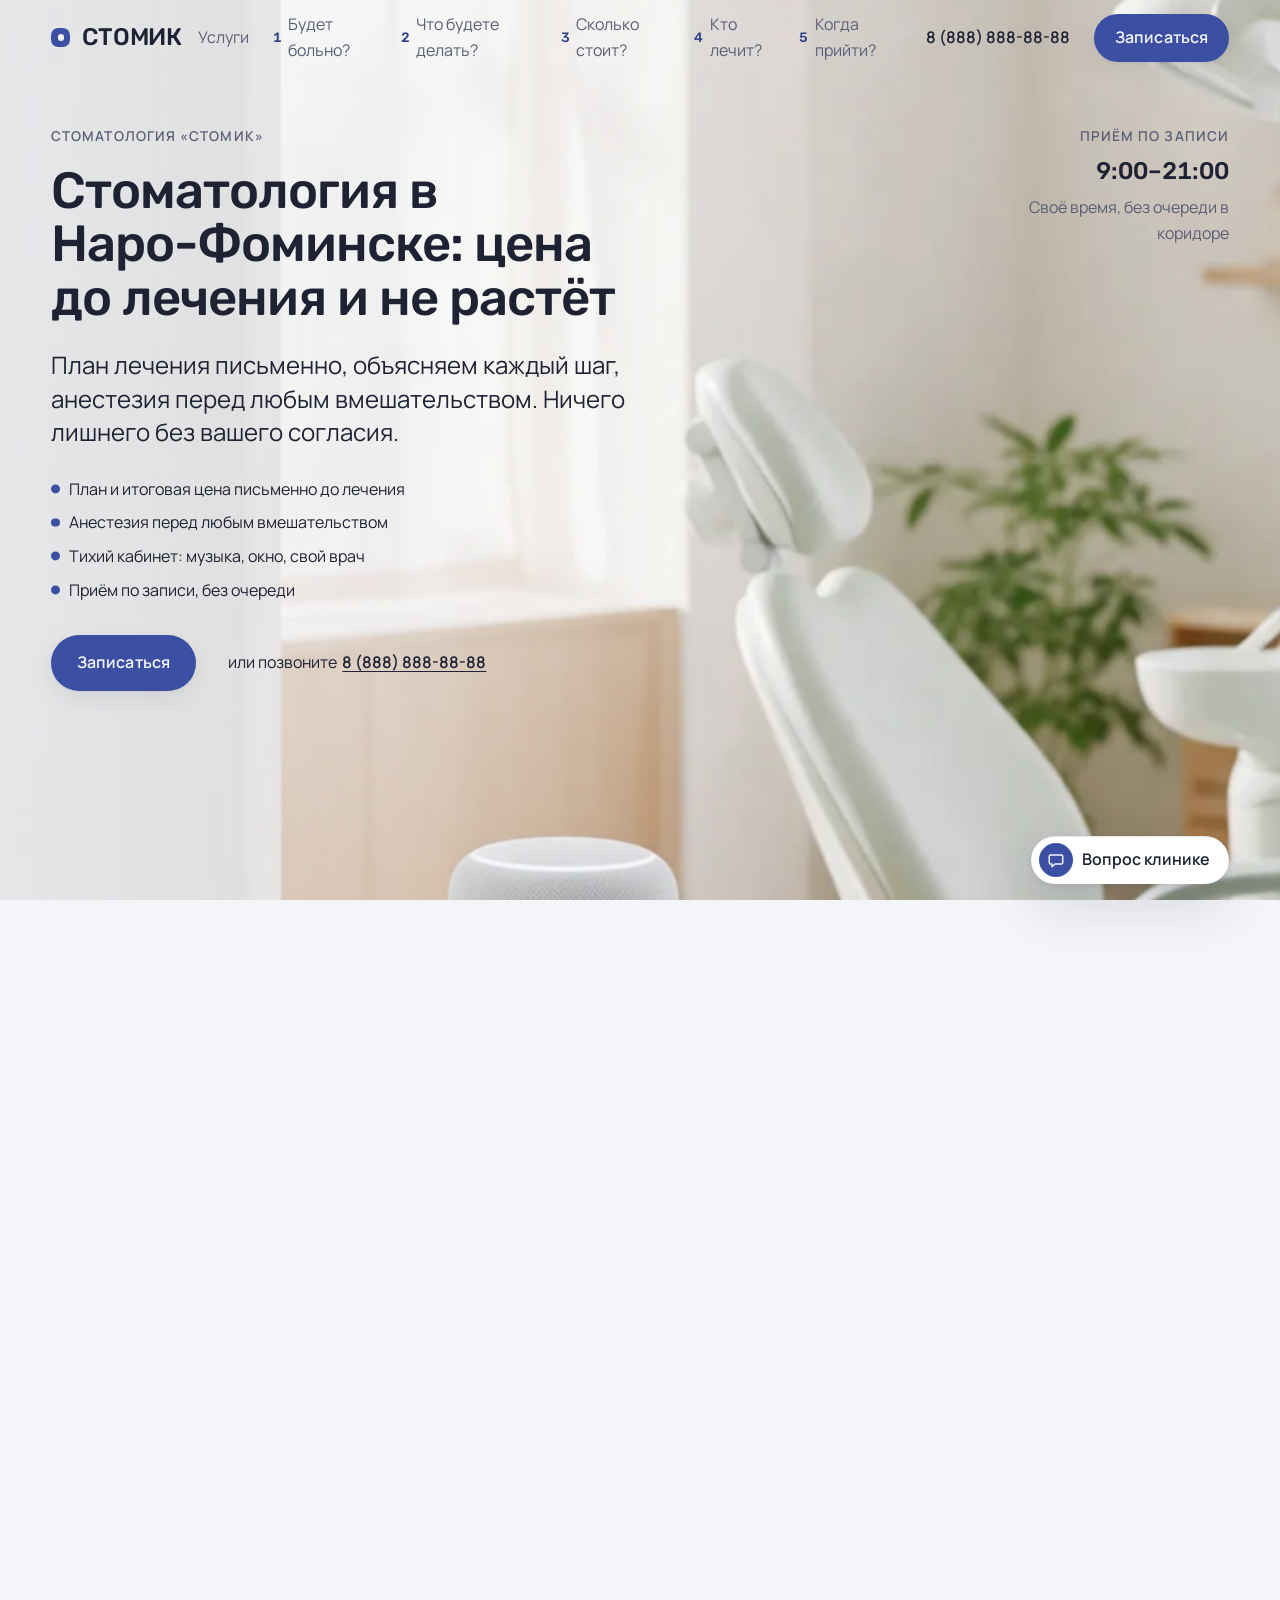
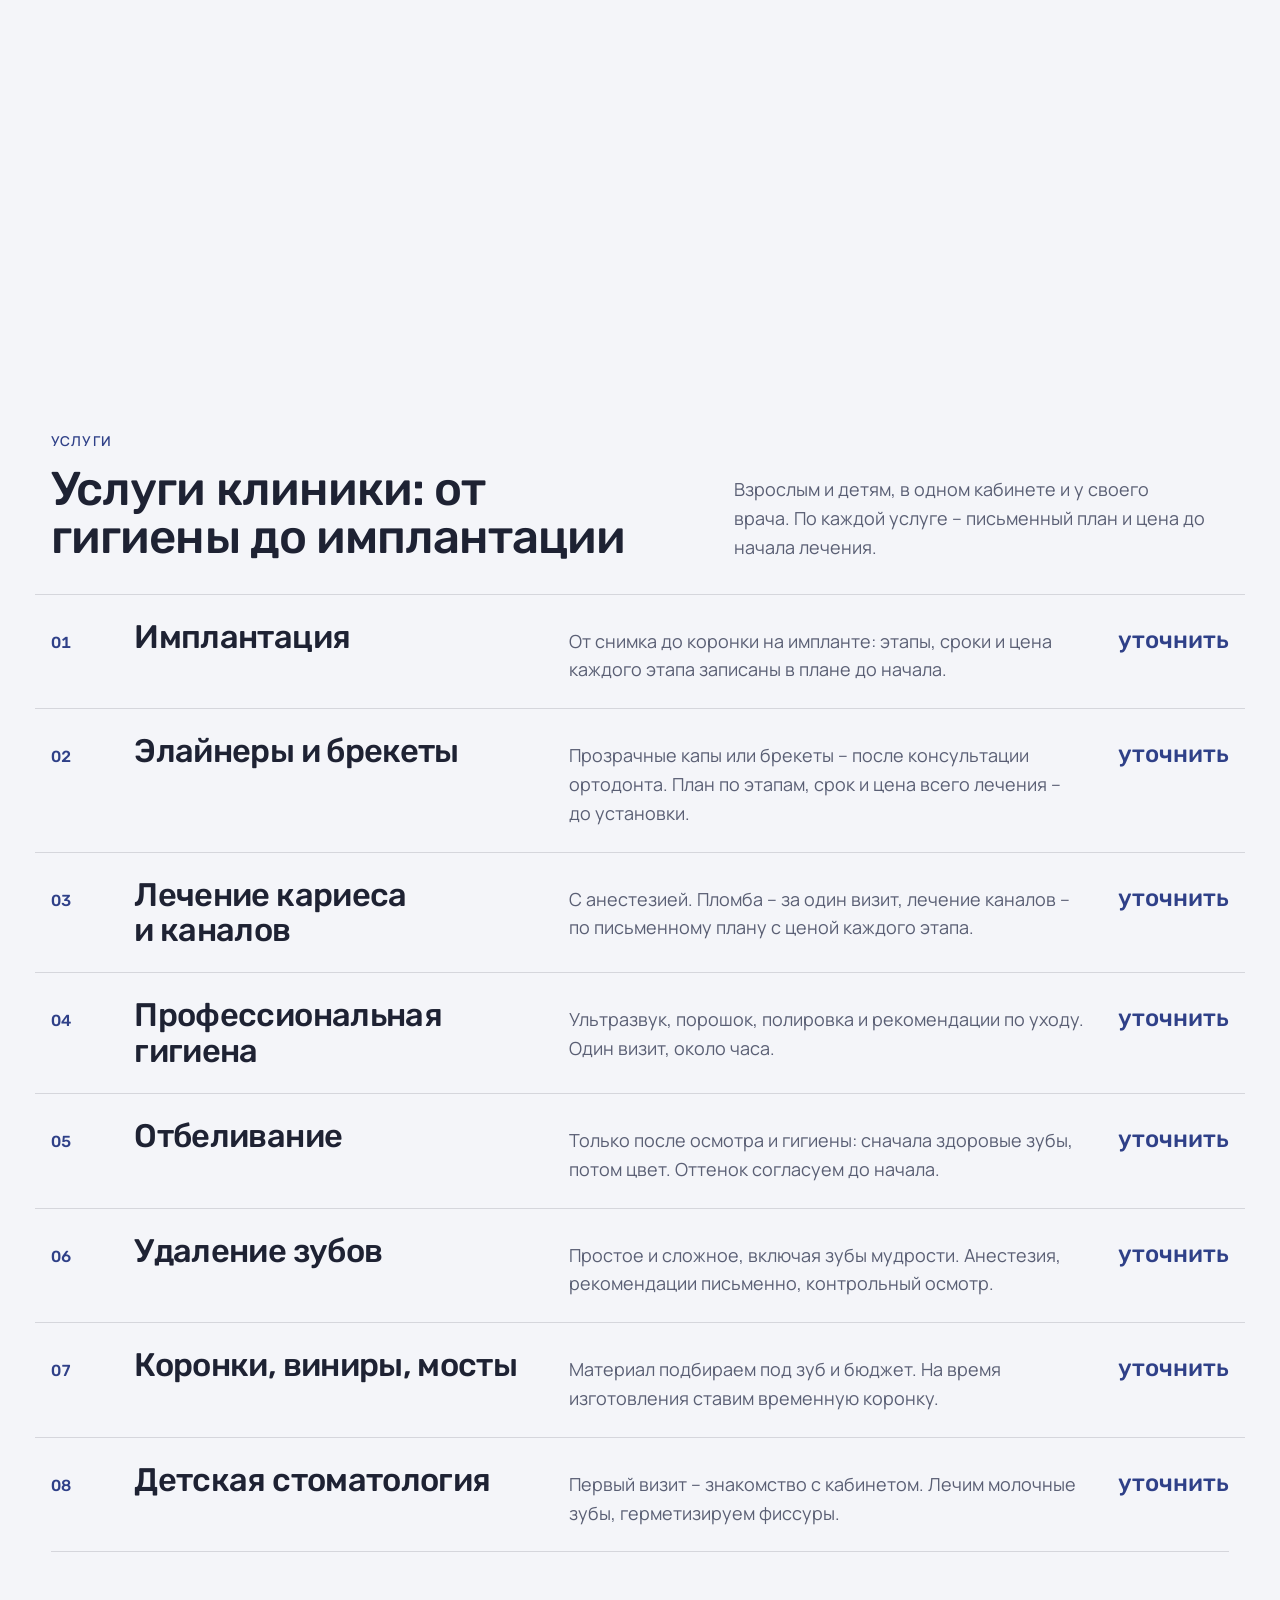
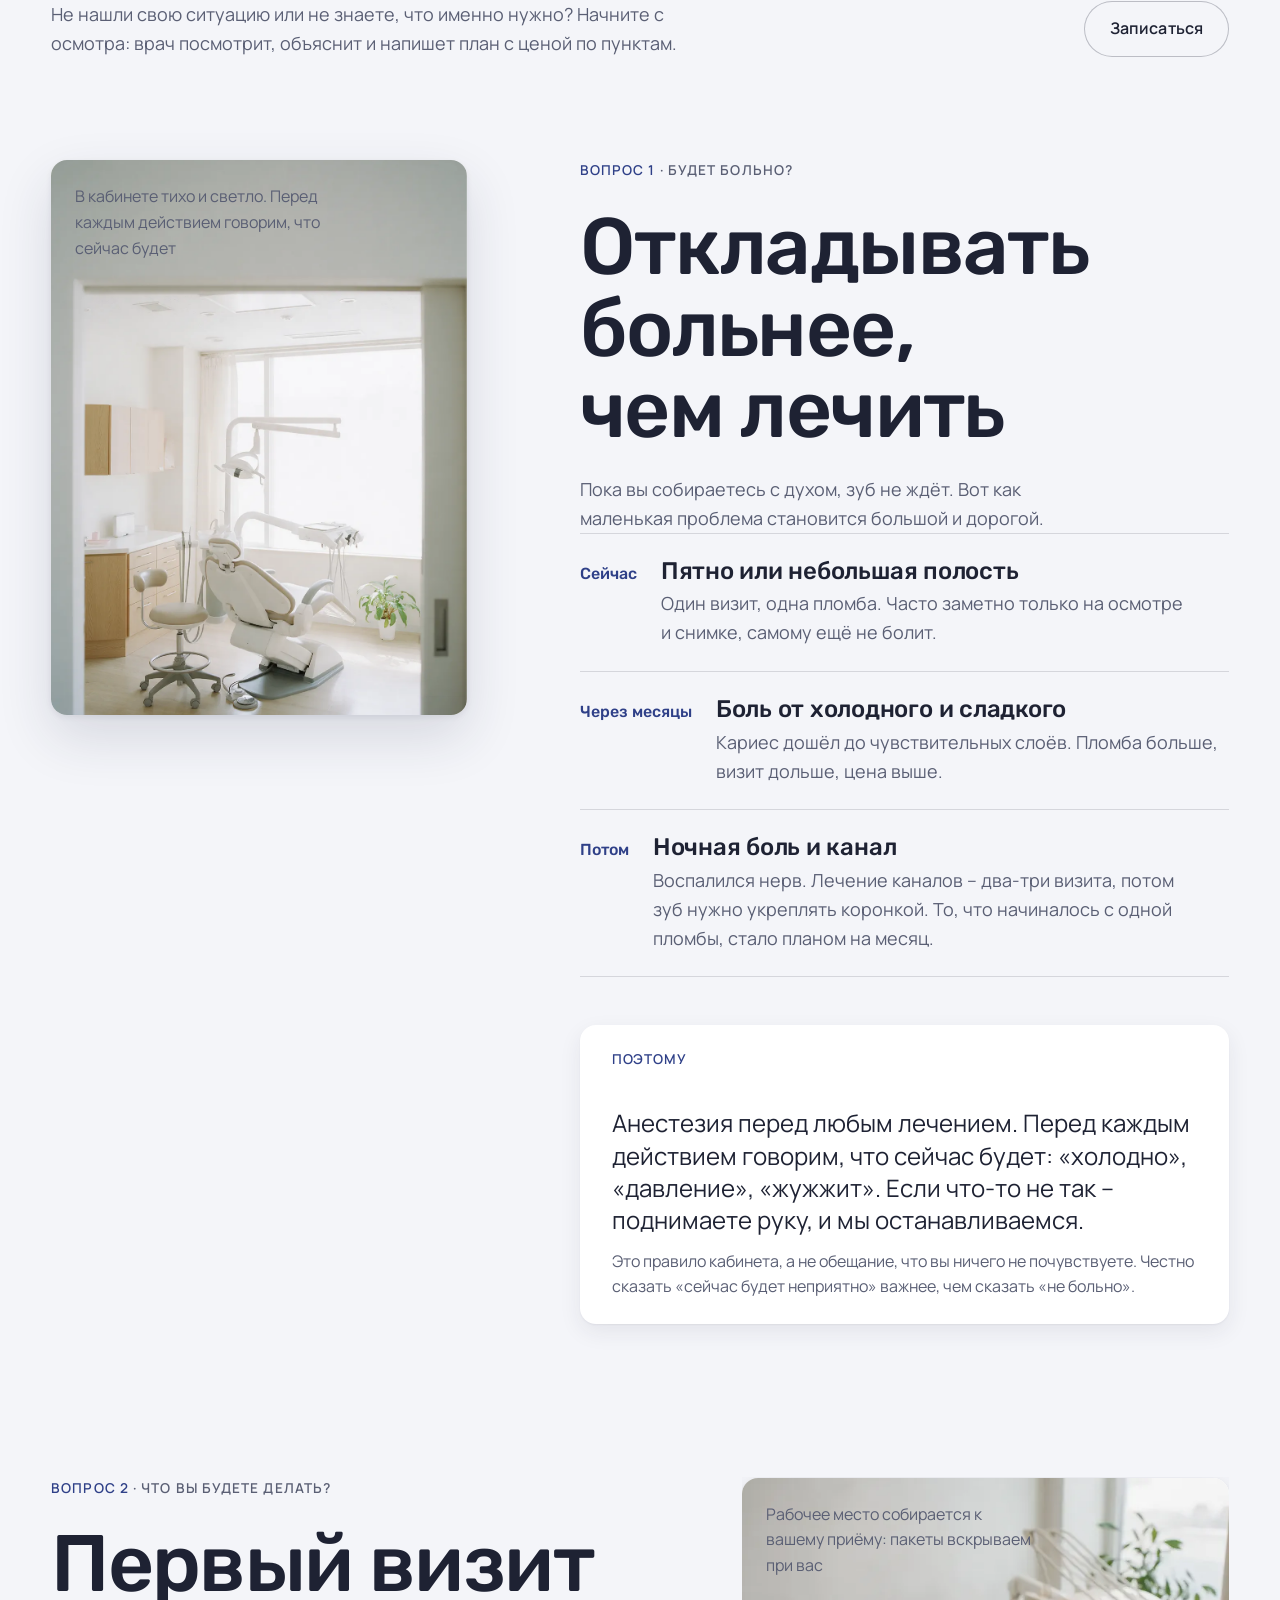
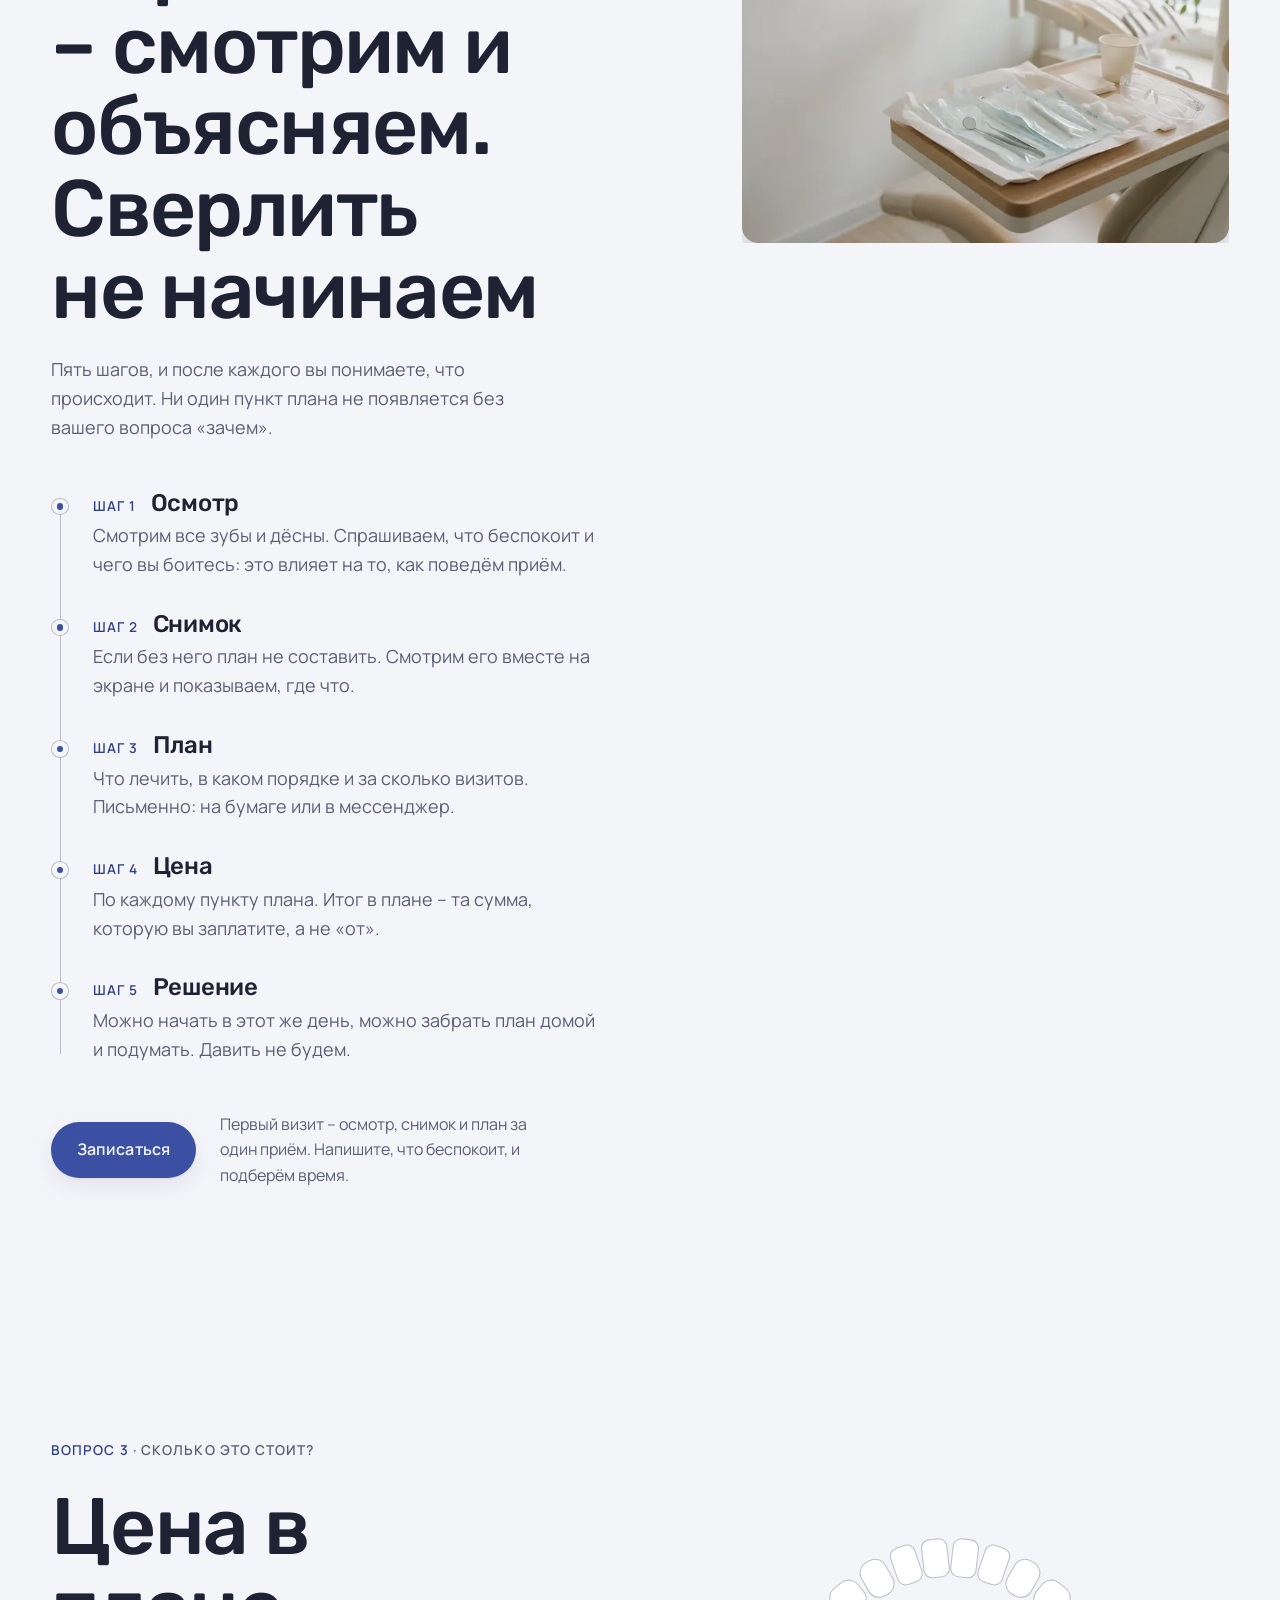
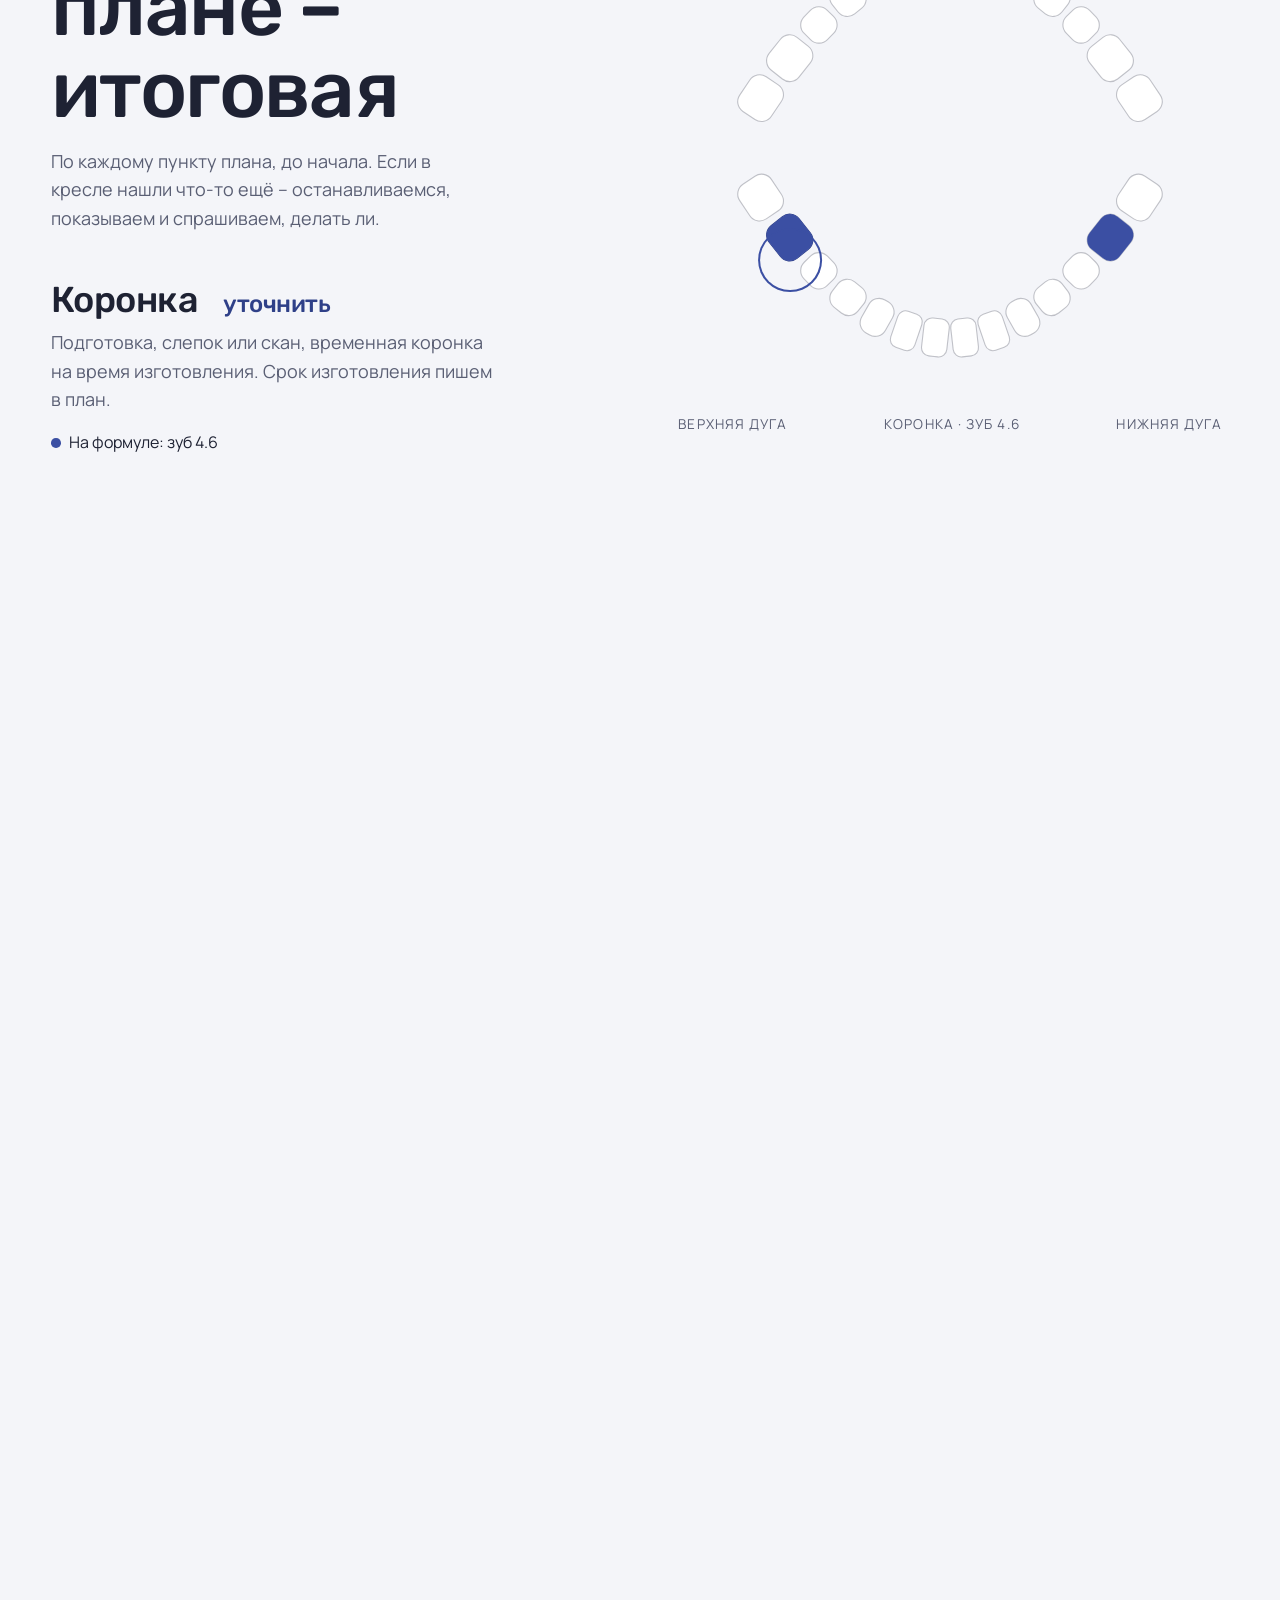
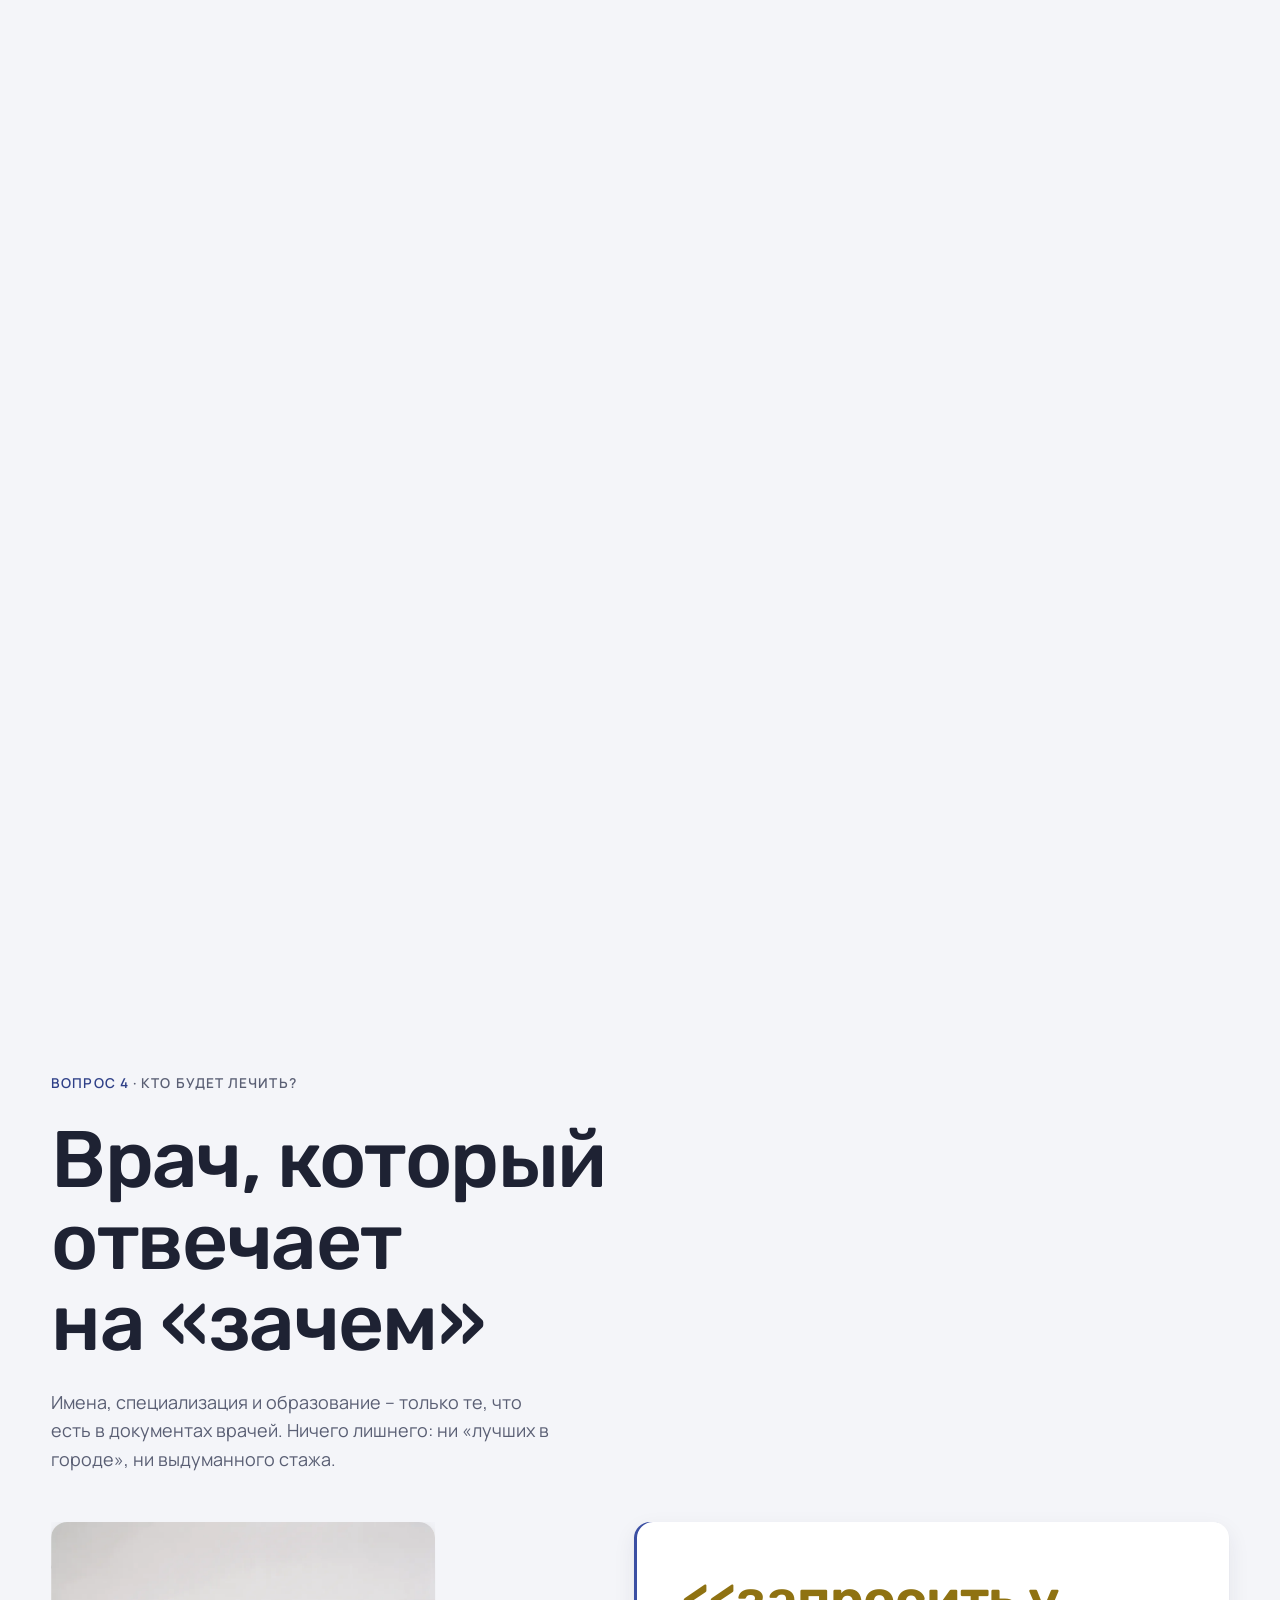
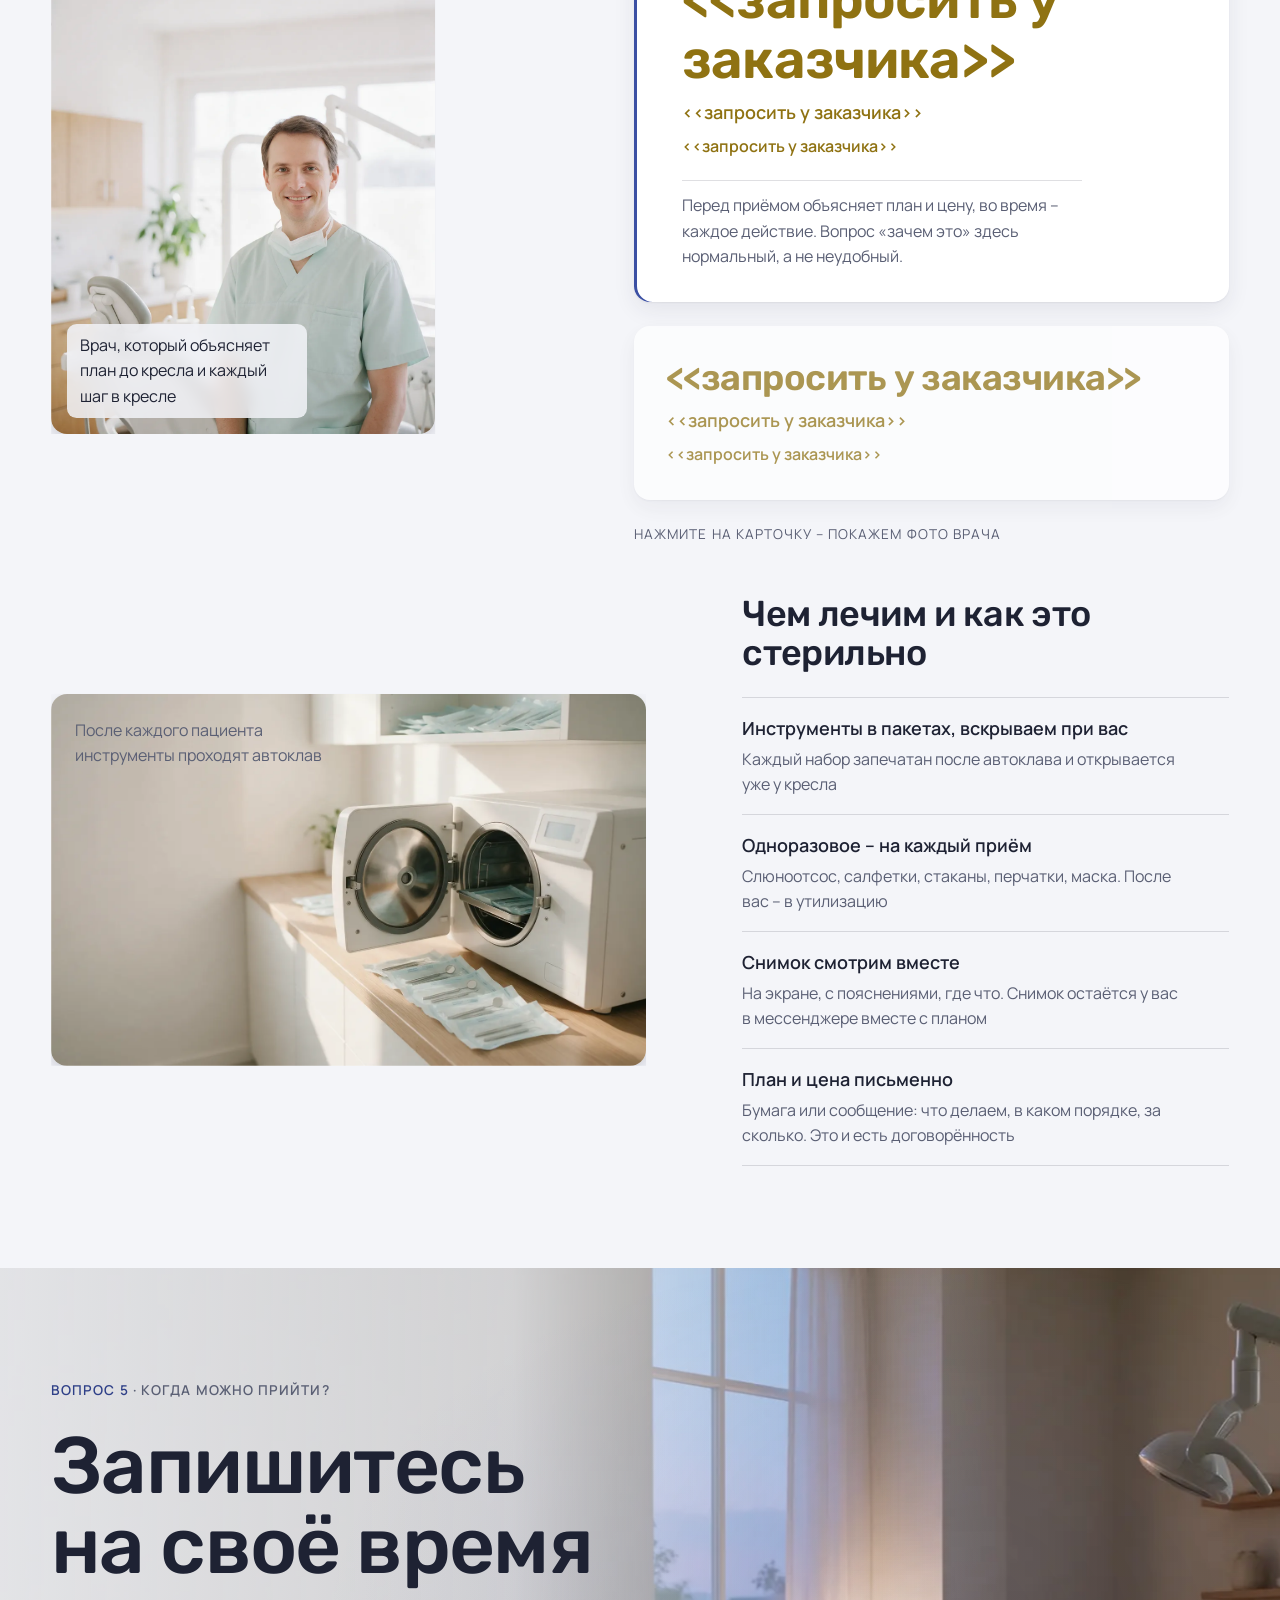
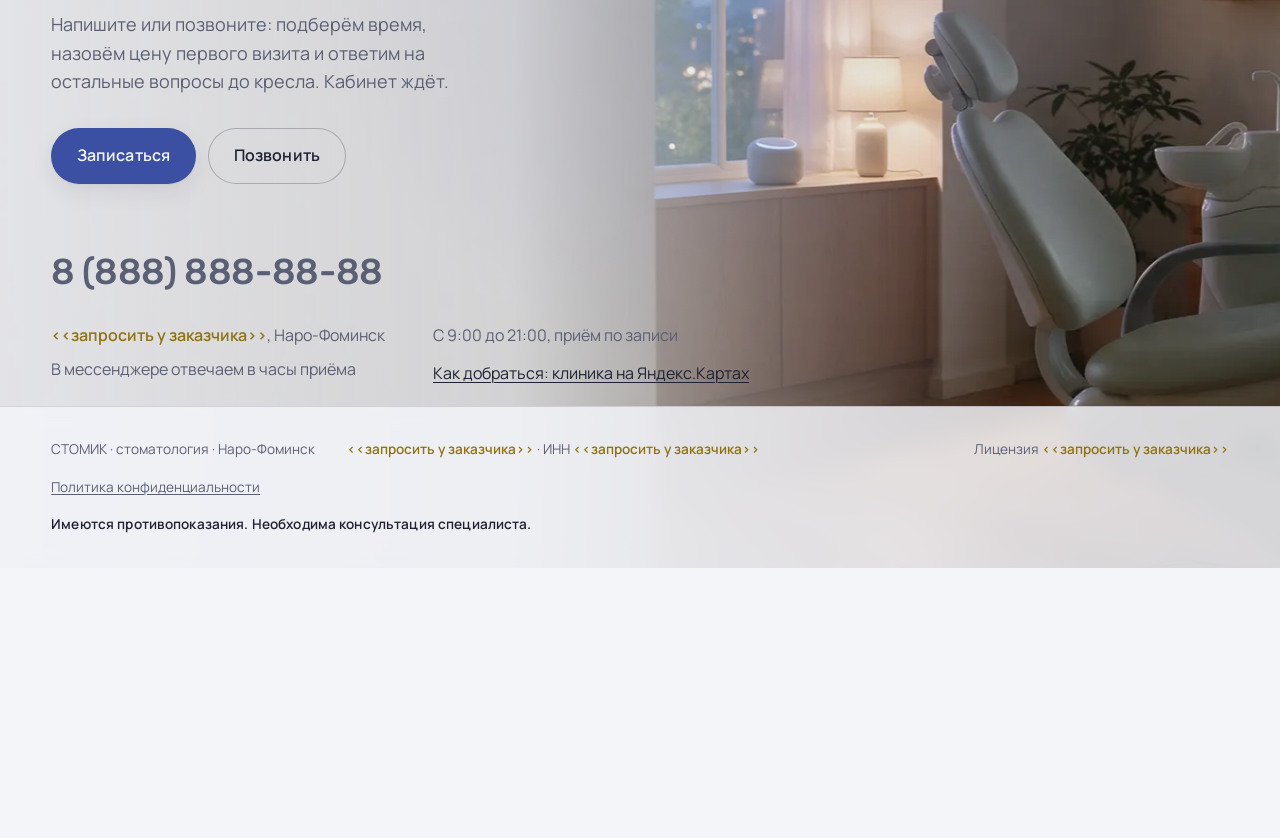
==== index.html @ 560e2ae6 "Шаблон: стоматология" ====
﻿<!doctype html>
<html lang="ru"><head><meta charset="utf-8">
<meta name="viewport" content="width=device-width, initial-scale=1, viewport-fit=cover">
<meta name="robots" content="noindex, nofollow">
<title>Стоматология - шаблон сайта</title>
<style>html,body{margin:0;background:#0b0c0e}</style>
<link rel="stylesheet" href="todo.css">
</head><body> <!-- Вайб-сайт: HTML-блок T123. Картинки: assets/ --> <style>@import url("https://fonts.googleapis.com/css2?family=Rubik:wght@500&family=Manrope:wght@400;500;600&display=swap");.v-page{--v-canvas:#0b0c0e;--v-surface:#15171b;--v-ink:#f2efe9;--v-ink-soft:#a09b93;--v-accent:#f2a93b;--v-accent-ink:#14110b;--v-hair:color-mix(in oklab,var(--v-ink) 14%,transparent);--v-hair-strong:color-mix(in oklab,var(--v-ink) 26%,transparent);--v-font-display:"Unbounded","Arial Black",system-ui,sans-serif;--v-font-text:"Manrope","Segoe UI",system-ui,sans-serif;--v-t-xs:clamp(0.75rem,0.72rem + 0.15vw,0.82rem);--v-t-sm:clamp(0.875rem,0.84rem + 0.18vw,0.95rem);--v-t-base:clamp(1rem,0.96rem + 0.22vw,1.125rem);--v-t-lg:clamp(1.2rem,1.1rem + 0.5vw,1.5rem);--v-t-xl:clamp(1.6rem,1.35rem + 1.2vw,2.25rem);--v-t-2xl:clamp(2rem,1.5rem + 2.4vw,3.4rem);--v-t-3xl:clamp(2.6rem,1.7rem + 4.2vw,5rem);--v-t-4xl:clamp(3rem,1.6rem + 6.4vw,7rem);--v-track-tight:-0.03em;--v-track-normal:-0.005em;--v-track-wide:0.08em;--v-1:0.25rem;--v-2:0.5rem;--v-3:0.75rem;--v-4:1rem;--v-5:1.5rem;--v-6:2rem;--v-7:3rem;--v-8:4rem;--v-9:6rem;--v-10:8rem;--v-gutter:clamp(1.25rem,4vw,4rem);--v-section:clamp(4rem,10vw,9rem);--v-measure:60ch;--v-radius:14px;--v-shadow-color:0 0 0;--v-e1:0 1px 2px rgb(var(--v-shadow-color) / .28),0 6px 18px rgb(var(--v-shadow-color) / .22);--v-e2:0 2px 6px rgb(var(--v-shadow-color) / .3),0 18px 48px rgb(var(--v-shadow-color) / .32);--v-edge:inset 0 1px 0 color-mix(in oklab,var(--v-ink) 12%,transparent);--v-ease-out:cubic-bezier(0.23,1,0.32,1);background:var(--v-canvas);color:var(--v-ink);font-family:var(--v-font-text);font-size:var(--v-t-base);line-height:1.6;-webkit-font-smoothing:antialiased;text-rendering:optimizeLegibility;transition:background-color .7s var(--v-ease-out);overflow-x:clip;position:relative}body:has(>.v-page){margin:0}.v-page *,.v-page *::before,.v-page *::after{box-sizing:border-box}.v-page h1,.v-page h2,.v-page h3,.v-page p,.v-page ul,.v-page figure{margin:0}.v-page ul{padding:0;list-style:none}.v-page img,.v-page video{display:block;max-width:100%;height:auto}.v-page a{color:inherit;text-decoration-thickness:1px;text-underline-offset:.18em}.v-page::selection{background:var(--v-accent);color:var(--v-accent-ink)}.v-page:focus-visible{outline:2px solid var(--v-accent);outline-offset:3px;border-radius:3px}.v-page button{font:inherit;color:inherit;background:none;border:0;cursor:pointer}.v-display{font-family:var(--v-font-display);font-weight:var(--v-display-weight,700);line-height:1.02;letter-spacing:var(--v-track-tight);text-wrap:balance}.v-display--xl{font-size:var(--v-t-4xl);line-height:.96}.v-display--lg{font-size:var(--v-t-3xl)}.v-display--md{font-size:var(--v-t-2xl);line-height:1.06}.v-display--sm{font-size:var(--v-t-xl);line-height:1.1}.v-lede{font-size:var(--v-t-lg);line-height:1.4;max-width:34ch;text-wrap:pretty}.v-body{max-width:var(--v-measure);text-wrap:pretty}.v-soft{color:var(--v-ink-soft)}.v-label{font-size:var(--v-t-xs);letter-spacing:var(--v-track-wide);text-transform:uppercase;color:var(--v-ink-soft)}.v-nums{font-variant-numeric:tabular-nums}@media (max-width:700px){.v-display--xl{font-size:var(--v-t-2xl);line-height:1.02}.v-display--lg{font-size:var(--v-t-xl)}}.v-wrap{width:min(100% - 2 * var(--v-gutter),76rem);margin-inline:auto}.v-section{padding-block:var(--v-section);position:relative}.v-section--tight{padding-block:calc(var(--v-section) * .5)}.v-stack{display:flex;flex-direction:column;gap:var(--v-5)}.v-stack>* + .v-display{margin-top:var(--v-4)}.v-btn{display:inline-flex;align-items:center;gap:.6em;padding:.95em 1.6em;border-radius:999px;font-weight:600;font-size:var(--v-t-sm);letter-spacing:.01em;text-decoration:none;white-space:nowrap;background:var(--v-accent);color:var(--v-accent-ink);box-shadow:var(--v-e1);transition:transform .16s var(--v-ease-out),box-shadow .16s var(--v-ease-out),background-color .16s;will-change:transform}.v-page a.v-btn{color:var(--v-accent-ink)}.v-page a.v-btn--ghost{color:var(--v-ink)}.v-btn:hover{box-shadow:var(--v-e2)}.v-btn:active{transform:scale(.97)}.v-btn--ghost{background:transparent;color:var(--v-ink);box-shadow:inset 0 0 0 1px var(--v-hair-strong)}.v-btn--ghost:hover{box-shadow:inset 0 0 0 1px var(--v-ink)}[data-v-act="pin"],[data-v-act="pan"]{position:relative;height:calc(var(--v-span,2) * 100svh)}[data-v-stage]{position:sticky;top:0;height:100svh;overflow:hidden;display:block}[data-v-act="flow"]{position:relative}.v-fill{position:absolute;inset:0}.v-fill>img{width:100%;height:100%;object-fit:cover}.v-layer{position:absolute;inset:0;pointer-events:none;will-change:transform}.v-layer>img{position:absolute;max-width:none}.v-copy{position:absolute;z-index:3;max-width:min(46rem,90vw)}.v-copy--lead{left:var(--v-gutter);bottom:clamp(3rem,12vh,9rem)}.v-copy--trail{right:var(--v-gutter);bottom:clamp(3rem,12vh,9rem);text-align:right}.v-copy--center{left:50%;top:50%;transform:translate(-50%,-50%);text-align:center}.v-copy--top{left:var(--v-gutter);top:clamp(5rem,14vh,9rem)}.v-scrim{position:absolute;inset:0;z-index:2;pointer-events:none}.v-scrim--lead{background:radial-gradient(120% 90% at 0% 100%,rgb(0 0 0 / .78) 0%,rgb(0 0 0 / .45) 38%,transparent 70%)}.v-scrim--trail{background:radial-gradient(120% 90% at 100% 100%,rgb(0 0 0 / .78) 0%,rgb(0 0 0 / .45) 38%,transparent 70%)}.v-scrim--band{background:linear-gradient(to top,rgb(0 0 0 / .82) 0%,rgb(0 0 0 / .5) 32%,transparent 62%)}.v-scrim--light{--s:255 255 255}.v-scrim--light.v-scrim--band{background:linear-gradient(to top,rgb(var(--s) / .9) 0%,rgb(var(--s) / .55) 34%,transparent 62%)}@media (max-width:860px){.v-copy--lead,.v-copy--trail{left:var(--v-gutter);right:var(--v-gutter);text-align:left;max-width:none}.v-scrim--lead,.v-scrim--trail{background:linear-gradient(to top,rgb(0 0 0 / .82) 0%,rgb(0 0 0 / .5) 32%,transparent 62%)}}[data-v-cue]{will-change:opacity,transform}[data-v-cue]:not(.v-cue-on){pointer-events:none}.v-k{display:inline-block;overflow:hidden;vertical-align:bottom;padding-bottom:.14em;margin-bottom:-.14em}.v-ki{display:inline-block;will-change:transform,opacity}[data-v-reveal]{will-change:clip-path}[data-v-in]>*{opacity:0;transform:translateY(14px);transition:opacity .62s var(--v-ease-out),transform .62s var(--v-ease-out);transition-delay:calc(var(--v-i,0) * var(--v-stagger,70ms))}[data-v-in].v-on>*{opacity:1;transform:none}[data-v-in][data-v-in-self]{opacity:0;transform:translateY(14px);transition:opacity .62s var(--v-ease-out),transform .62s var(--v-ease-out)}[data-v-in][data-v-in-self]>*{opacity:1;transform:none;transition:none}[data-v-in][data-v-in-self].v-on{opacity:1;transform:none}[data-v-pan]{display:flex;gap:var(--v-6);width:max-content;will-change:transform}[data-v-tilt]{transform-style:preserve-3d;will-change:transform}[data-v-magnet]{will-change:transform}[data-v-progress]{position:fixed;left:0;top:0;height:2px;width:100%;background:var(--v-accent);transform-origin:left;transform:scaleX(0);z-index:50;pointer-events:none}.v-grain{position:fixed;inset:0;pointer-events:none;z-index:40;opacity:.045;mix-blend-mode:overlay;background-image:url("data:image/svg+xml,%3Csvg xmlns='http://www.w3.org/2000/svg' width='160' height='160'%3E%3Cfilter id='n'%3E%3CfeTurbulence type='fractalNoise' baseFrequency='.9' numOctaves='2' stitchTiles='stitch'/%3E%3C/filter%3E%3Crect width='100%25' height='100%25' filter='url(%23n)'/%3E%3C/svg%3E")}@media (pointer:coarse){.v-page [data-v-act="pan"]{height:auto}.v-page [data-v-act="pan"] [data-v-stage]{position:static;height:auto;overflow-x:auto;overflow-y:hidden;-webkit-overflow-scrolling:touch;scroll-snap-type:x proximity;scrollbar-width:none}.v-page [data-v-act="pan"] [data-v-stage]::-webkit-scrollbar{display:none}.v-page [data-v-pan]{transform:none !important}.v-page [data-v-pan]>*{scroll-snap-align:start}}@media (prefers-reduced-motion:reduce){.v-page [data-v-cue],.v-page .v-ki{opacity:1 !important;transform:none !important}.v-page [data-v-reveal]{clip-path:none !important}.v-page .v-layer{transform:none !important}.v-page [data-v-in]>*{opacity:1;transform:none;transition:none}.v-page [data-v-act="pan"] [data-v-stage]{overflow-x:auto}.v-page [data-v-pan]{transform:none !important}}
.v-page{--v-canvas:#f4f5f9;--v-surface:#ffffff;--v-ink:#1e2233;--v-ink-soft:#5a5f74;--v-accent:#3b4fa3;--v-accent-ink:#f5f6fc;--v-accent-deep:#2f4088;--v-font-display:"Rubik","Arial Rounded MT Bold",system-ui,sans-serif;--v-font-text:"Manrope","Segoe UI",system-ui,sans-serif;--v-display-weight:500;--v-track-tight:-0.02em;--v-shadow-color:36 42 70;--v-e1:0 1px 2px rgb(var(--v-shadow-color) / .06),0 8px 22px rgb(var(--v-shadow-color) / .08);--v-e2:0 2px 6px rgb(var(--v-shadow-color) / .08),0 22px 54px rgb(var(--v-shadow-color) / .14);--v-radius:16px;--v-t-xs:clamp(0.8125rem,0.79rem + 0.15vw,0.85rem);--v-t-sm:clamp(0.9375rem,0.9rem + 0.2vw,1rem);--v-section:clamp(3.5rem,8vw,7rem)}html,body{margin:0;background:#f4f5f9}.v-page .v-lede{font-weight:400}.v-page .v-label{font-weight:600}.v-page .v-btn{font-size:var(--v-t-sm)}.nowrap{white-space:nowrap}.q{color:var(--v-accent-deep)}.bar{position:fixed;inset:0 0 auto 0;z-index:30;display:flex;align-items:center;justify-content:space-between;gap:var(--v-4);padding:var(--v-3) var(--v-gutter);background:rgb(244 245 249 / 0);transition:background-color .3s var(--v-ease-out),box-shadow .3s var(--v-ease-out)}.bar.is-scrolled{background:rgb(244 245 249 / .86);-webkit-backdrop-filter:blur(12px);backdrop-filter:blur(12px);box-shadow:0 1px 0 var(--v-hair)}.bar__mark{font-family:var(--v-font-display);font-weight:500;font-size:var(--v-t-lg);letter-spacing:-0.01em;text-decoration:none;display:inline-flex;align-items:center;gap:.5em;min-height:44px;white-space:nowrap}.bar__mark i{width:.8em;height:.8em;border-radius:.3em;background:var(--v-accent);display:inline-block;position:relative;flex:none}.bar__mark i::after{content:"";position:absolute;left:50%;top:50%;width:34%;height:34%;margin:-17% 0 0 -17%;border-radius:50%;background:var(--v-canvas)}.qnav{display:flex;gap:var(--v-5);font-size:var(--v-t-sm)}.qnav a{text-decoration:none;color:var(--v-ink-soft);display:inline-flex;align-items:center;gap:.4em;min-height:44px;transition:color .16s var(--v-ease-out)}.qnav a b{font-family:var(--v-font-display);font-weight:500;font-size:var(--v-t-xs);color:var(--v-accent-deep);font-variant-numeric:tabular-nums}@media (hover:hover) and (pointer:fine){.qnav a:hover{color:var(--v-ink)}}.bar__right{display:flex;align-items:center;gap:var(--v-4)}.bar__tel{text-decoration:none;font-weight:600;font-size:var(--v-t-sm);color:var(--v-ink);display:inline-flex;align-items:center;min-height:44px;padding:0 var(--v-2);white-space:nowrap}.bar .v-btn{padding:.7em 1.3em}@media (max-width:1100px){.qnav{display:none}.v-page .hero__pluses{grid-template-columns:1fr}}@media (max-width:700px){.bar__tel{display:none}.bar__mark{font-size:1.1rem}.bar .v-btn{padding:0 1em;min-height:44px}.bar__right{gap:var(--v-2)}}.hero__back img{position:absolute;max-width:none;width:112%;height:112%;left:-6%;top:-6%;object-fit:cover;object-position:0% 50%}.hero__col{position:absolute;inset:0;z-index:2;pointer-events:none;background:linear-gradient(to right,rgb(244 245 249 / .72) 0%,rgb(244 245 249 / .45) 34%,transparent 62%)}.hero__copy{bottom:auto;top:clamp(6rem,14vh,9rem);max-width:min(44rem,88vw)}.hero__label{display:block;margin-bottom:var(--v-4)}.hero__copy .v-display{font-size:clamp(2rem,1.1rem + 2.6vw,3.4rem);line-height:1.05;max-width:19ch}.hero__copy .v-lede{margin-top:var(--v-5);max-width:40ch;color:var(--v-ink)}.v-page .hero__pluses{margin-top:1.75rem;display:grid;grid-template-columns:max-content;justify-content:start;gap:var(--v-2) var(--v-5);font-size:var(--v-t-sm);color:var(--v-ink)}.hero__pluses li{display:flex;gap:.55em;align-items:baseline}.hero__pluses li::before{content:"";flex:none;width:.55em;height:.55em;border-radius:50%;background:var(--v-accent);transform:translateY(-.1em)}.hero__cta{display:flex;flex-wrap:wrap;align-items:center;gap:var(--v-4) var(--v-6);margin-top:var(--v-6)}.notes{position:absolute;z-index:2;width:0;height:0;pointer-events:none}.notes span{position:absolute;left:0;bottom:0;font-family:var(--v-font-display);font-weight:500;font-size:var(--s,1.9rem);line-height:1;color:var(--v-accent-deep);opacity:0;transform:translate(-50%,0);text-shadow:0 1px 0 rgb(255 255 255 / .7),0 0 12px rgb(255 255 255 / .8);animation:note-rise var(--dur,3.8s) ease-out var(--delay,0s) infinite}@keyframes note-rise{0%{opacity:0;transform:translate(-50%,0) scale(.6) rotate(0deg)}12%{opacity:.95}70%{opacity:.55}100%{opacity:0;transform:translate(calc(-50% + var(--dx,0px)),var(--dy,-120px)) scale(1.05) rotate(var(--rot,0deg))}}@media (prefers-reduced-motion:reduce){.notes span{animation:none;opacity:.75;transform:translate(calc(-50% + var(--dx,0px)),calc(var(--dy,-120px) * .45)) rotate(var(--rot,0deg))}.notes span:nth-child(n + 3){display:none}}.hero__tel{text-decoration:none;color:var(--v-ink);font-size:var(--v-t-sm);display:inline-flex;align-items:center;min-height:44px;gap:.35em}.hero__tel b{font-weight:600;text-decoration:underline;text-decoration-thickness:1px;text-underline-offset:.18em}.hero__note{position:absolute;z-index:3;right:var(--v-gutter);top:clamp(5rem,14vh,9rem);text-align:right;display:grid;gap:.25em;max-width:22ch}.hero__note .v-nums{font-family:var(--v-font-display);font-weight:500;font-size:var(--v-t-lg)}.hero__note span:last-child{font-size:var(--v-t-sm);color:var(--v-ink-soft)}.hero__five{bottom:clamp(4.5rem,14vh,9rem);max-width:min(40rem,88vw)}.hero__five .v-display{font-size:var(--v-t-2xl);line-height:1.04;max-width:16ch}.hero__five .v-lede{margin-top:var(--v-4);max-width:34ch}.hero__five ol{display:flex;flex-wrap:wrap;gap:.5em .9em;margin-top:var(--v-5);font-size:var(--v-t-sm);color:var(--v-ink-soft)}.hero__five ol li{display:inline-flex;align-items:baseline;gap:.35em}.hero__five ol b{font-family:var(--v-font-display);font-weight:500;color:var(--v-accent-deep);font-size:var(--v-t-xs)}@media (max-width:860px){.hero__back img{object-position:50% 78%}.hero__col{background:linear-gradient(to bottom,rgb(244 245 249 / .55) 0%,rgb(244 245 249 / .25) 45%,transparent 70%)}.hero__copy,.hero__five{bottom:auto;top:clamp(5rem,10vh,6.5rem)}.hero__copy .v-display{font-size:clamp(1.7rem,1.1rem + 3vw,2.3rem);max-width:none}.hero__copy .v-lede{font-size:var(--v-t-base);margin-top:var(--v-3);max-width:32ch}.v-page .hero__pluses{grid-template-columns:1fr;gap:var(--v-1);margin-top:1.25rem}.hero__label{margin-bottom:var(--v-3)}.hero__cta{margin-top:var(--v-4);gap:var(--v-2) var(--v-5)}.notes span{--s:1.3rem}.hero__note{display:none}.hero__five .v-display{font-size:var(--v-t-xl)}}.usl__head{display:grid;grid-template-columns:minmax(0,1.25fr) minmax(0,1fr);column-gap:var(--v-8);align-items:end;margin-bottom:var(--v-6)}.usl__head .v-label{grid-column:1 / -1}.usl__head .v-display{font-size:clamp(2rem,1.2rem + 2.2vw,3.1rem)}.usl__head .v-label{display:block;margin-bottom:var(--v-3);color:var(--v-accent-deep)}.usl__head p{margin-top:0;color:var(--v-ink-soft);max-width:60ch;font-size:var(--v-t-md,1.125rem);text-wrap:pretty}.usl__list{list-style:none;margin:0;padding:0;counter-reset:usl;border-bottom:1px solid var(--v-hair);display:grid;grid-template-columns:3.2rem minmax(0,1.05fr) minmax(0,1.35fr) auto;column-gap:var(--v-6)}.usl__list li{counter-increment:usl;position:relative;grid-column:1 / -1;display:grid;grid-template-columns:subgrid;align-items:baseline;padding:var(--v-5) var(--v-4);margin:0 calc(-1 * var(--v-4));border-top:1px solid var(--v-hair);transition:background-color .35s ease,box-shadow .35s ease}.usl__list li::before{content:counter(usl,decimal-leading-zero);font-family:var(--v-font-display);font-weight:500;font-size:var(--v-t-sm);color:var(--v-accent-deep);font-variant-numeric:tabular-nums}.usl__list h3{font-family:var(--v-font-display);font-weight:500;font-size:clamp(1.45rem,1rem + 1.3vw,2.1rem);letter-spacing:var(--v-track-tight);line-height:1.1;text-wrap:balance;transition:transform .35s ease,color .35s ease}.usl__list p{color:var(--v-ink-soft);max-width:52ch;text-wrap:pretty}.usl__list .sum{font-family:var(--v-font-display);font-weight:500;font-size:var(--v-t-lg);color:var(--v-accent-deep);white-space:nowrap;justify-self:end;text-align:right}@media (hover:hover){.usl__list li:hover{border-radius:calc(var(--v-radius) - 6px);background:var(--v-canvas);box-shadow:inset 3px 0 0 var(--v-accent);border-top-color:transparent}.usl__list li:hover + li{border-top-color:transparent}.usl__list li:hover h3{transform:translateX(.35rem);color:var(--v-accent-deep)}}.usl__foot{margin-top:var(--v-7);display:flex;flex-wrap:wrap;align-items:center;justify-content:space-between;gap:var(--v-5) var(--v-8)}.usl__foot p{color:var(--v-ink-soft);max-width:62ch;text-wrap:pretty}@media (max-width:1000px){.usl__head{grid-template-columns:1fr;row-gap:var(--v-4)}.usl__list{display:block}.usl__list li{grid-template-columns:2.4rem minmax(0,1fr) auto;row-gap:var(--v-2);padding:var(--v-4) var(--v-3);margin:0 calc(-1 * var(--v-3))}.usl__list p{grid-column:2 / -1;grid-row:2}.usl__list .sum{font-size:var(--v-t-base)}}@media (max-width:600px){.usl__list li{grid-template-columns:2rem minmax(0,1fr)}.usl__list h3{font-size:1.3rem}.usl__list p{font-size:.95rem;grid-column:2;grid-row:auto}.usl__list .sum{grid-column:2;justify-self:start;min-width:0;text-align:left}.usl__foot .v-btn{width:100%;justify-content:center}}.pain{display:grid;grid-template-columns:minmax(0,.8fr) minmax(0,1.2fr);gap:var(--v-8) var(--v-9);align-items:start}.pain__fig{aspect-ratio:3 / 4;border-radius:var(--v-radius);overflow:hidden;box-shadow:var(--v-e2);background:var(--v-surface);max-width:26rem;position:sticky;top:clamp(5rem,12vh,7rem)}.pain__fig .v-layer img{width:100%;height:118%;left:0;top:-9%;object-fit:cover}.pain__fig figcaption{position:absolute;z-index:3;left:var(--v-5);right:var(--v-5);top:var(--v-5);font-size:var(--v-t-sm);color:var(--v-ink-soft);max-width:26ch}.pain__copy .v-label{display:block;margin-bottom:var(--v-5)}.pain__copy>p{margin-top:var(--v-5);color:var(--v-ink-soft);max-width:46ch;text-wrap:pretty}.rows{margin-top:var(--v-7)}.rows li{padding:var(--v-5) 0;border-top:1px solid var(--v-hair);display:grid;grid-template-columns:auto minmax(0,1fr);gap:var(--v-1) var(--v-5);align-items:baseline}.rows li:last-child{border-bottom:1px solid var(--v-hair)}.rows li>span{grid-row:1 / span 2;font-family:var(--v-font-display);font-weight:500;font-size:var(--v-t-sm);color:var(--v-accent-deep);font-variant-numeric:tabular-nums;padding-top:.2em;white-space:nowrap}.rows h3{font-family:var(--v-font-display);font-weight:500;font-size:var(--v-t-lg);letter-spacing:-0.01em;line-height:1.15}.rows p{color:var(--v-ink-soft);max-width:48ch;text-wrap:pretty}.turn{margin-top:var(--v-7);padding:var(--v-5) var(--v-6);border-radius:var(--v-radius);background:var(--v-surface);box-shadow:var(--v-e1);display:grid;gap:var(--v-3);max-width:44rem}.turn .v-label{color:var(--v-accent-deep)}.turn p{font-size:var(--v-t-lg);line-height:1.35;text-wrap:pretty}.turn small{font-size:var(--v-t-sm);color:var(--v-ink-soft)}@media (max-width:860px){.pain{grid-template-columns:1fr;gap:var(--v-6)}.pain__fig{position:relative;top:auto;max-width:20rem;aspect-ratio:4 / 5}.rows h3{font-size:var(--v-t-base)}.turn{padding:var(--v-5)}}.visit{display:grid;grid-template-columns:minmax(0,1.1fr) minmax(0,.9fr);gap:var(--v-8) var(--v-9);align-items:start}.visit__copy .v-label{display:block;margin-bottom:var(--v-5)}.visit__copy>p{margin-top:var(--v-5);color:var(--v-ink-soft);max-width:46ch;text-wrap:pretty}.steps{margin-top:var(--v-7);position:relative;padding-left:2.6rem}.steps::before{content:"";position:absolute;left:.55rem;top:.6rem;bottom:.6rem;width:1px;background:var(--v-hair-strong)}.steps li{position:relative;padding:0 0 var(--v-6);display:grid;gap:var(--v-1)}.steps li:last-child{padding-bottom:0}.steps li::before{content:"";position:absolute;left:-2.6rem;top:.5rem;width:1.1rem;height:1.1rem;border-radius:50%;background:var(--v-canvas);box-shadow:inset 0 0 0 1px var(--v-hair-strong)}.steps li::after{content:"";position:absolute;left:calc(-2.6rem + .35rem);top:calc(.5rem + .35rem);width:.4rem;height:.4rem;border-radius:50%;background:var(--v-accent)}.steps h3{font-family:var(--v-font-display);font-weight:500;font-size:var(--v-t-lg);letter-spacing:-0.01em;line-height:1.15;display:flex;gap:.6em;align-items:baseline}.steps h3 small{font-family:var(--v-font-text);font-weight:600;font-size:var(--v-t-xs);letter-spacing:var(--v-track-wide);text-transform:uppercase;color:var(--v-accent-deep)}.steps p{color:var(--v-ink-soft);max-width:46ch;text-wrap:pretty}.visit__fig{position:sticky;top:clamp(5rem,12vh,7rem);aspect-ratio:4 / 3;border-radius:var(--v-radius);overflow:hidden;box-shadow:var(--v-e2);background:var(--v-surface)}.visit__fig img{width:100%;height:100%;object-fit:cover}.visit__fig figcaption{position:absolute;left:var(--v-5);right:40%;top:var(--v-5);font-size:var(--v-t-sm);color:var(--v-ink-soft)}.cta{display:flex;flex-wrap:wrap;align-items:center;gap:var(--v-4) var(--v-5);margin-top:var(--v-7)}.cta span{color:var(--v-ink-soft);font-size:var(--v-t-sm);max-width:36ch;text-wrap:pretty}@media (max-width:860px){.visit{grid-template-columns:1fr;gap:var(--v-6)}.visit__fig{position:relative;top:auto;aspect-ratio:16 / 11}.visit__fig figcaption{right:var(--v-5)}.steps h3{font-size:var(--v-t-base)}}.price{height:100%;display:grid;grid-template-columns:minmax(0,1fr) minmax(0,1fr);gap:var(--v-8);align-items:center;padding:5rem var(--v-gutter) var(--v-6)}.price__copy{position:relative;align-self:center}.price__head .v-label{display:block;margin-bottom:var(--v-5)}.price__head p{margin-top:var(--v-4);color:var(--v-ink-soft);max-width:40ch;text-wrap:pretty}.price__stack{position:relative;margin-top:var(--v-7);min-height:13rem}.price__item{position:absolute;left:0;right:0;top:0;display:grid;gap:var(--v-2);max-width:40rem}.price__item h3{font-family:var(--v-font-display);font-weight:500;font-size:var(--v-t-xl);letter-spacing:-0.015em;line-height:1.08;display:flex;flex-wrap:wrap;align-items:baseline;gap:.2em .7em}.price__item h3 .sum{font-size:var(--v-t-lg);color:var(--v-accent-deep);white-space:nowrap;font-variant-numeric:tabular-nums}.price__item p{color:var(--v-ink-soft);max-width:42ch;text-wrap:pretty}.price__item .where{display:inline-flex;align-items:center;gap:.5em;margin-top:var(--v-2);font-size:var(--v-t-sm);color:var(--v-ink)}.price__item .where i{width:.6em;height:.6em;border-radius:50%;background:var(--v-accent);flex:none}.chart{position:relative;justify-self:center;width:min(100%,34rem)}.chart__svg{width:100%;height:auto;display:block}.chart__cap{margin-top:var(--v-3);display:flex;justify-content:space-between;gap:var(--v-4);font-size:var(--v-t-xs);letter-spacing:var(--v-track-wide);text-transform:uppercase;color:var(--v-ink-soft)}.t__base{fill:var(--v-surface);stroke:var(--v-hair-strong);stroke-width:1.2;transition:opacity .5s var(--v-ease-out),stroke-dasharray .5s}.t__hi{fill:var(--v-accent);opacity:0;transition:opacity .55s var(--v-ease-out);transition-delay:calc(var(--i,0) * 28ms)}.chart.is-s1 .t__hi{opacity:.34}.chart.is-s2 .t[data-n="36"] .t__hi{opacity:.95}.chart.is-s3 .t[data-n="26"] .t__base{opacity:.28;stroke-dasharray:4 4}.chart.is-s4 .t[data-n="46"] .t__hi{opacity:1}.chart.is-s4 .t[data-n="46"] .t__base{stroke:var(--v-accent-deep)}.chart .ring{position:absolute;width:11%;aspect-ratio:1;border-radius:50%;box-shadow:0 0 0 2px var(--v-accent);opacity:0;transition:opacity .4s var(--v-ease-out),transform .6s var(--v-ease-out);pointer-events:none;transform:translate(-50%,-50%)}.chart.is-s2 .ring,.chart.is-s3 .ring,.chart.is-s4 .ring{opacity:1}@media (max-width:860px){.price{grid-template-columns:1fr;grid-template-rows:auto minmax(0,1fr);gap:var(--v-4);align-items:start;padding:4.6rem var(--v-gutter) var(--v-5)}.chart{width:min(100%,22rem);max-height:38svh;order:-1;justify-self:start}.chart__svg{max-height:33svh;width:auto;margin-inline:auto}.chart__cap{margin-top:var(--v-2)}.price__head .v-label{margin-bottom:var(--v-2)}.price__head p{display:none}.price__stack{margin-top:var(--v-4);min-height:12rem}.price__item h3{font-size:var(--v-t-lg)}.price__item p{font-size:var(--v-t-sm);max-width:none}}@media (max-width:860px) and (max-height:720px){.chart__svg{max-height:28svh}.price__item p{display:none}}.who__head{max-width:44rem}.who__head .v-label{display:block;margin-bottom:var(--v-5)}.who__head p{margin-top:var(--v-5);color:var(--v-ink-soft);max-width:46ch;text-wrap:pretty}.who{margin-top:var(--v-7);display:grid;grid-template-columns:minmax(0,.9fr) minmax(0,1.1fr);gap:var(--v-8) var(--v-9);align-items:start}.who__fig{position:relative;aspect-ratio:3 / 4;border-radius:var(--v-radius);overflow:hidden;box-shadow:var(--v-e2);background:var(--v-surface);max-width:24rem}.who__fig img{width:100%;height:100%;object-fit:cover}.v-page .who__ph{position:absolute;inset:0;transition:opacity .6s var(--v-ease-out),transform .9s var(--v-ease-out)}.v-page .who__ph--2{opacity:0;transform:scale(1.04)}.who[data-doc="2"] .who__ph--1{opacity:0;transform:scale(1.04)}.who[data-doc="2"] .who__ph--2{opacity:1;transform:none}.who__fig figcaption{position:absolute;z-index:2;left:var(--v-4);bottom:var(--v-4);font-size:var(--v-t-sm);color:var(--v-ink);max-width:24ch;padding:.55em .8em;border-radius:calc(var(--v-radius,12px) * .6);background:color-mix(in srgb,var(--v-canvas) 84%,transparent);-webkit-backdrop-filter:blur(8px);backdrop-filter:blur(8px)}.docs{display:grid;gap:var(--v-5)}.docs>.doc{transform:none;transition:opacity .62s var(--v-ease-out)}.doc{display:grid;gap:var(--v-2);padding:var(--v-6);border-radius:var(--v-radius);background:var(--v-surface);box-shadow:var(--v-e1)}.doc[role="button"]{position:relative;cursor:pointer;transition:box-shadow .35s var(--v-ease-out),opacity .35s var(--v-ease-out)}.doc[role="button"]:not(.is-on){opacity:.72}.doc[role="button"].is-on{box-shadow:inset 3px 0 0 var(--v-accent),var(--v-e1)}.doc[role="button"]:focus-visible{outline:2px solid var(--v-accent);outline-offset:3px}@media (hover:hover){.doc[role="button"]:not(.is-on):hover{opacity:1}}.docs>.docs__hint{font-size:var(--v-t-xs);letter-spacing:var(--v-track-wide);text-transform:uppercase;color:var(--v-ink-soft)}.doc--lead{padding:var(--v-7) var(--v-7) var(--v-6)}.doc b{font-family:var(--v-font-display);font-weight:500;font-size:var(--v-t-xl);letter-spacing:-0.015em;line-height:1.1}.doc--lead b{font-size:var(--v-t-2xl)}.doc .spec{color:var(--v-ink)}.doc .edu{color:var(--v-ink-soft);font-size:var(--v-t-sm)}.doc .says{margin-top:var(--v-3);padding-top:var(--v-3);border-top:1px solid var(--v-hair);font-size:var(--v-t-sm);color:var(--v-ink-soft);max-width:40ch;text-wrap:pretty}.clean{margin-top:var(--v-7);display:grid;grid-template-columns:minmax(0,1.1fr) minmax(0,.9fr);gap:var(--v-8) var(--v-9);align-items:center}.clean__fig{position:relative;aspect-ratio:16 / 10;border-radius:var(--v-radius);overflow:hidden;box-shadow:var(--v-e2);background:var(--v-surface)}.clean__fig img{width:100%;height:100%;object-fit:cover}.clean__fig figcaption{position:absolute;left:var(--v-5);top:var(--v-5);right:50%;font-size:var(--v-t-sm);color:var(--v-ink-soft)}.facts li{padding:var(--v-4) 0;border-top:1px solid var(--v-hair);display:grid;gap:var(--v-1)}.facts li:last-child{border-bottom:1px solid var(--v-hair)}.facts b{font-weight:600}.facts span{color:var(--v-ink-soft);font-size:var(--v-t-sm);max-width:44ch}.clean__copy h3{font-family:var(--v-font-display);font-weight:500;font-size:var(--v-t-xl);letter-spacing:-0.015em;line-height:1.1;margin-bottom:var(--v-5)}@media (max-width:860px){.who{grid-template-columns:1fr;gap:var(--v-6);margin-top:var(--v-7)}.who__fig{max-width:20rem;aspect-ratio:4 / 5}.doc{padding:var(--v-5)}.doc--lead{padding:var(--v-6) var(--v-5)}.clean{grid-template-columns:1fr;gap:var(--v-6);margin-top:var(--v-7)}.clean__fig{aspect-ratio:16 / 11}.clean__fig figcaption{right:var(--v-5)}}@property --r{syntax:"<number>";inherits:false;initial-value:0}.reviews__head{display:grid;grid-template-columns:minmax(0,1fr) auto;gap:var(--v-6) var(--v-8);align-items:end;margin-bottom:var(--v-7)}.reviews__head .v-label{display:block;margin-bottom:var(--v-5)}.reviews__rating{display:grid;grid-template-columns:auto auto;gap:var(--v-1) var(--v-4);align-items:center;font-size:var(--v-t-sm)}.reviews__num{grid-row:1 / span 2;font-family:var(--v-font-display);font-weight:500;font-size:var(--v-t-2xl);line-height:1;color:var(--v-ink)}.reviews__rating a{color:var(--v-ink);display:inline-block;padding-block:.2em}.reviews__stars{--size:1.1rem;display:inline-block;width:calc(var(--size) * 5);height:var(--size);background:linear-gradient(90deg,var(--v-accent) calc(var(--r,0) / 5 * 100%),var(--v-hair-strong) 0);-webkit-mask:url("data:image/svg+xml,%3Csvg xmlns='http://www.w3.org/2000/svg' viewBox='0 0 20 20'%3E%3Cpath d='M10 1.5l2.6 5.6 6.1.7-4.5 4.2 1.2 6L10 15l-5.4 3 1.2-6L1.3 7.8l6.1-.7z'/%3E%3C/svg%3E") 0 0 / var(--size) var(--size) repeat-x;mask:url("data:image/svg+xml,%3Csvg xmlns='http://www.w3.org/2000/svg' viewBox='0 0 20 20'%3E%3Cpath d='M10 1.5l2.6 5.6 6.1.7-4.5 4.2 1.2 6L10 15l-5.4 3 1.2-6L1.3 7.8l6.1-.7z'/%3E%3C/svg%3E") 0 0 / var(--size) var(--size) repeat-x}.reviews__stars--sm{--size:.8rem;vertical-align:middle}.reviews__list{display:grid;grid-template-columns:1.4fr 1fr 1fr;gap:var(--v-6);align-items:start}.reviews__item{padding-top:var(--v-5);border-top:1px solid var(--v-hair)}.reviews__item--big .reviews__text{font-family:var(--v-font-display);font-weight:500;font-size:var(--v-t-lg);line-height:1.35;letter-spacing:-0.01em}.reviews__text{text-wrap:pretty}.reviews__meta{margin-top:var(--v-4);font-size:var(--v-t-sm);color:var(--v-ink-soft)}.reviews__meta b{color:var(--v-ink);font-weight:600}.reviews__fact{margin-top:var(--v-7);padding-top:var(--v-5);border-top:1px solid var(--v-hair);font-size:var(--v-t-sm);color:var(--v-ink-soft)}@media (max-width:860px){.reviews__list{grid-template-columns:1fr}.reviews__head{grid-template-columns:1fr;align-items:start;margin-bottom:var(--v-6)}}.close__back img{position:absolute;max-width:none;width:112%;height:112%;left:-6%;top:-6%;object-fit:cover;object-position:20% 50%}.close__col{position:absolute;inset:0;z-index:2;pointer-events:none;background:linear-gradient(to right,rgb(244 245 249 / .9) 0%,rgb(244 245 249 / .78) 40%,rgb(244 245 249 / .3) 62%,transparent 78%)}.close{position:relative;z-index:3;height:100%;display:grid;grid-template-rows:1fr auto;padding:0 var(--v-gutter);background:radial-gradient(60rem 40rem at calc(var(--v-mx,.7) * 100%) calc(var(--v-my,.4) * 100%),rgb(59 79 163 / .12),transparent 60%)}.close__inner{align-self:center;max-width:46rem;padding-top:var(--v-9)}.close__inner .v-label{display:block;margin-bottom:var(--v-5)}.close__inner .v-display{font-size:var(--v-t-3xl);line-height:1;max-width:14ch}.close__inner p{margin-top:var(--v-5);color:var(--v-ink-soft);max-width:40ch;text-wrap:pretty}.close__btns{margin-top:var(--v-6);display:flex;flex-wrap:wrap;gap:var(--v-3)}.close__meta{margin-top:var(--v-7);display:grid;grid-template-columns:repeat(2,minmax(0,auto));gap:var(--v-2) var(--v-7);justify-content:start;color:var(--v-ink-soft);font-size:var(--v-t-sm)}.close__tel{grid-column:1 / -1;font-family:var(--v-font-display);font-weight:500;font-size:var(--v-t-xl);text-decoration:none;color:var(--v-ink);display:inline-block;padding-block:.3em;margin-bottom:var(--v-1);letter-spacing:-0.01em;justify-self:start}.close__meta b{color:var(--v-ink);font-weight:600}.close__meta a:not(.close__tel){color:var(--v-ink);display:inline-block;padding-block:.25em}.foot{display:grid;grid-template-columns:auto 1fr auto;gap:var(--v-4) var(--v-6);align-items:baseline;margin:0 calc(-1 * var(--v-gutter));padding:var(--v-6) var(--v-gutter);border-top:1px solid var(--v-hair);background:rgb(244 245 249 / .84);-webkit-backdrop-filter:blur(10px);backdrop-filter:blur(10px);font-size:var(--v-t-xs);color:var(--v-ink-soft)}.foot__warn{grid-column:1 / -1;color:var(--v-ink);font-weight:600;letter-spacing:.01em}@media (max-width:860px){.close__back img{object-position:74% 50%}.close__col{background:linear-gradient(to bottom,rgb(244 245 249 / .92) 0%,rgb(244 245 249 / .84) 55%,rgb(244 245 249 / .5) 100%)}.close__inner{padding-top:var(--v-8)}.close__inner .v-display{font-size:var(--v-t-2xl);max-width:none}.close__meta{grid-template-columns:1fr;gap:var(--v-2);margin-top:var(--v-6)}.close__tel{font-size:var(--v-t-lg)}.foot{grid-template-columns:1fr;gap:var(--v-2);font-size:var(--v-t-sm);padding:var(--v-5) var(--v-gutter) calc(var(--v-5) + env(safe-area-inset-bottom))}.foot__more{display:none}}@media (prefers-reduced-motion:reduce){.v-page .hero__five{display:none}#ceny[data-v-act="pin"]{height:auto !important}#ceny [data-v-stage]{position:relative !important;height:auto !important;padding-block:var(--v-8)}.price{height:auto}.price__stack{min-height:0}.price__item{position:static;margin-top:var(--v-6)}.price__item:first-child{margin-top:0}.price__item p{display:block !important}.price__head{margin-top:var(--v-6)}}</style> <script>(function () {
"use strict";
var W = window, D = document;
var RM = W.matchMedia("(prefers-reduced-motion: reduce)").matches;
var FINE = W.matchMedia("(hover: hover) and (pointer: fine)").matches;
var COARSE = W.matchMedia("(pointer: coarse)").matches;
var clamp = function (v, a, b) { return v < a ? a : v > b ? b : v; };
var num = function (s, d) { var n = parseFloat(s); return isNaN(n) ? d : n; };
var easeOut = function (t) { return 1 - Math.pow(1 - t, 3); };
var smooth = function (t) { return t * t * (3 - 2 * t); };
var $$ = function (sel, el) { return Array.prototype.slice.call((el || D).querySelectorAll(sel)); };
function parseCue(s) {
var a = String(s).trim().split(/\s+/).map(Number);
var from = num(a[0], 0), to = a.length > 1 ? num(a[1], 1) : 2;
var win = Math.max(Math.min(to, 1) - from, 0.0001);
var ri = a.length > 2 ? num(a[2], 0.3 * win) : 0.3 * win;
var ro = a.length > 3 ? num(a[3], 0.3 * win) : 0.3 * win;
return { from: from, to: to, ri: ri, ro: ro, hold: a.length < 2 };
}
function cueVal(c, p) {
var q = c.ri <= 0 ? (p >= c.from ? 1 : 0) : clamp((p - c.from) / c.ri, 0, 1);
var o = q;
if (!c.hold) {
var out = c.ro <= 0 ? ((p >= c.to && c.to < 1) ? 0 : 1) : 1 - clamp((p - (c.to - c.ro)) / c.ro, 0, 1);
o = Math.min(q, out);
}
return { o: smooth(o), q: q };
}
function splitKinetic(el, mode) {
if (el.__vk) return el.__vk;
var text = el.textContent.replace(/\s+/g, " ").trim();
var words = text.split(" ");
el.textContent = "";
var inners = [];
words.forEach(function (w, i) {
var o = D.createElement("span"); o.className = "v-k";
var n = D.createElement("span"); n.className = "v-ki"; n.textContent = w;
o.appendChild(n); el.appendChild(o);
if (i < words.length - 1) el.appendChild(D.createTextNode(" "));
inners.push(n);
});
var units = inners.map(function (n) { return { el: n, g: 0 }; });
var group = function () {
if (mode === "words") { units.forEach(function (u, i) { u.g = i; }); return; }
var tops = [], last = null, g = -1;
units.forEach(function (u) {
var t = u.el.parentNode.offsetTop;
if (last === null || Math.abs(t - last) > 2) { g++; last = t; }
u.g = g;
});
};
group();
if (D.fonts && D.fonts.ready) D.fonts.ready.then(group);
el.__vk = { units: units, regroup: group };
return el.__vk;
}
function driveKinetic(k, q, o) {
var n = 0; k.units.forEach(function (u) { if (u.g > n) n = u.g; }); n += 1;
var s = 0.55 / n;
var len = 1 - s * (n - 1);
k.units.forEach(function (u) {
var t = clamp((q - u.g * s) / len, 0, 1);
var e = easeOut(t);
u.el.style.opacity = e * o;
u.el.style.transform = "translateY(" + ((1 - e) * 110) + "%)";
});
}
function Act(el) {
this.el = el;
this.type = el.getAttribute("data-v-act") || "flow";
this.pinned = this.type === "pin" || (this.type === "pan" && !COARSE);
this.span = num(el.getAttribute("data-v-span"), 2);
if (this.pinned) el.style.setProperty("--v-span", this.span);
this.stage = el.querySelector("[data-v-stage]");
this.drift = el.getAttribute("data-v-drift");
this.cues = $$("[data-v-cue]", el).map(function (c) {
var kEl = c.hasAttribute("data-v-kinetic") ? c : c.querySelector("[data-v-kinetic]");
return {
el: c, cue: parseCue(c.getAttribute("data-v-cue")),
rise: num(c.getAttribute("data-v-rise"), 14),
kin: kEl ? splitKinetic(kEl, kEl.getAttribute("data-v-kinetic")) : null,
kinSelf: kEl === c, on: null, peak: 0
};
});
this.reveals = $$("[data-v-reveal]", el).map(function (r) {
var at = (r.getAttribute("data-v-reveal-at") || "0.1 0.5").split(/\s+/).map(Number);
return { el: r, dir: r.getAttribute("data-v-reveal"), a: num(at[0], 0.1), b: num(at[1], 0.5) };
});
this.parallax = $$("[data-v-parallax]", el).map(function (l) {
return { el: l, rate: num(l.getAttribute("data-v-parallax"), 0) };
});
this.pan = el.querySelector("[data-v-pan]");
this.panOver = this.pan ? num(this.pan.getAttribute("data-v-pan"), 0) : 0;
this.top = 0; this.h = 0; this.p = -1;
}
Act.prototype.measure = function (scrollY) {
var r = this.el.getBoundingClientRect();
this.top = r.top + scrollY; this.h = r.height;
if (this.pan) {
var sw = this.pan.scrollWidth, vw = this.stage ? this.stage.clientWidth : W.innerWidth;
this.panTravel = Math.max(sw - vw, 0) * (1 + this.panOver) + (this.panOver ? 0 : 0);
if ((RM || COARSE) && this.stage) { this.stage.style.overflowX = "auto"; }
}
};
Act.prototype.progress = function (y, vh) {
return this.pinned
? clamp((y - this.top) / Math.max(this.h - vh, 1), 0, 1)
: clamp((y + vh - this.top) / (this.h + vh), 0, 1);
};
Act.prototype.visible = function (y, vh) {
return this.top < y + vh * 1.3 && this.top + this.h > y - vh * 0.3;
};
Act.prototype.apply = function (p) {
if (p === this.p) return;
this.p = p;
this.el.style.setProperty("--v-p", p.toFixed(4));
var i, c, v;
for (i = 0; i < this.cues.length; i++) {
c = this.cues[i];
if (RM) { c.el.classList.add("v-cue-on"); continue; }
v = cueVal(c.cue, p);
if (v.o > c.peak) c.peak = v.o;
if (c.kin && c.kinSelf) {
c.el.style.opacity = 1;
driveKinetic(c.kin, v.q, v.o);
} else if (c.kin) {
driveKinetic(c.kin, v.q, 1);
c.el.style.opacity = v.o;
if (c.rise) c.el.style.transform = "translateY(" + ((1 - v.o) * c.rise).toFixed(2) + "px)";
} else {
c.el.style.opacity = v.o;
if (c.rise) c.el.style.transform = "translateY(" + ((1 - v.o) * c.rise).toFixed(2) + "px)";
}
var on = v.o > 0.5;
if (on !== c.on) { c.on = on; c.el.classList.toggle("v-cue-on", on); }
}
if (!RM) {
for (i = 0; i < this.reveals.length; i++) {
var r = this.reveals[i], t = clamp((p - r.a) / Math.max(r.b - r.a, 0.0001), 0, 1);
var k = ((1 - easeOut(t)) * 100).toFixed(2) + "%";
var ins = r.dir === "down" ? "0 0 " + k + " 0" : r.dir === "left" ? "0 " + k + " 0 0"
: r.dir === "right" ? "0 0 0 " + k : k + " 0 0 0";
r.el.style.clipPath = "inset(" + ins + ")";
}
for (i = 0; i < this.parallax.length; i++) {
var l = this.parallax[i];
l.el.style.transform = "translate3d(0," + (l.rate * (p - 0.5) * 100).toFixed(1) + "px,0)";
}
if (this.pan && !COARSE) this.pan.style.transform = "translate3d(" + (-this.panTravel * p).toFixed(1) + "px,0,0)";
}
};
var acts = [], root = null, counts = [], ticking = false, lastY = -1, vh = 0, progressEl = null;
var pointers = [];
function measureAll() {
var y = W.scrollY; vh = W.innerHeight;
acts.forEach(function (a) { a.measure(y); });
acts.forEach(function (a) { if (a.cues) a.cues.forEach(function (c) { if (c.kin) c.kin.regroup(); }); });
lastY = -1; frame();
}
function frame() {
ticking = false;
var y = W.scrollY;
if (y === lastY) return;
lastY = y;
var driftAct = null, driftBest = -1;
for (var i = 0; i < acts.length; i++) {
var a = acts[i];
if (!a.visible(y, vh)) { if (a.p !== 0 && a.p !== 1) a.apply(a.top > y ? 0 : 1); continue; }
var p = a.progress(y, vh);
a.apply(p);
if (a.drift) {
var mid = y + vh / 2, cov = mid >= a.top && mid <= a.top + a.h ? 1 : 0;
if (cov > driftBest) { driftBest = cov; driftAct = a; }
}
}
if (driftAct && driftBest > 0) root.style.setProperty("--v-canvas", driftAct.drift);
if (progressEl) {
var doc = Math.max(D.documentElement.scrollHeight - vh, 1);
progressEl.style.transform = "scaleX(" + clamp(y / doc, 0, 1).toFixed(4) + ")";
}
}
function onScroll() { if (!ticking) { ticking = true; W.requestAnimationFrame(frame); } }
function setupIn(r) {
var els = $$("[data-v-in]", r);
els.forEach(function (el) {
var st = el.getAttribute("data-v-stagger");
if (st) el.style.setProperty("--v-stagger", st + "ms");
Array.prototype.forEach.call(el.children, function (ch, i) { ch.style.setProperty("--v-i", i); });
});
if (!("IntersectionObserver" in W)) { els.forEach(function (el) { el.classList.add("v-on"); }); return; }
var io = new IntersectionObserver(function (es) {
es.forEach(function (e) { if (e.isIntersecting) { e.target.classList.add("v-on"); io.unobserve(e.target); } });
}, { rootMargin: "0px 0px -12% 0px", threshold: 0.05 });
els.forEach(function (el) { io.observe(el); });
}
function fmt(n, dec, sep) {
var s = n.toFixed(dec);
if (sep) { var parts = s.split("."); parts[0] = parts[0].replace(/\B(?=(\d{3})+(?!\d))/g, " "); s = parts.join(","); }
else if (dec) s = s.replace(".", ",");
return s;
}
function setupCount(r) {
var els = $$("[data-v-count]", r);
if (!els.length) return;
var run = function (el) {
var a = el.getAttribute("data-v-count").trim().split(/\s+/);
var raw = a[a.length - 1], sep = /[\s ]/.test(raw) || raw.length > 4;
var to = parseFloat(raw.replace(/[\s ]/g, "").replace(",", ".")), from = a.length > 1 ? parseFloat(a[0]) : 0;
var dec = (raw.split(/[.,]/)[1] || "").length;
var ms = num(el.getAttribute("data-v-count-ms"), 1400);
el.style.fontVariantNumeric = "tabular-nums";
if (RM) { el.textContent = fmt(to, dec, sep); return; }
var t0 = null;
var step = function (ts) {
if (!t0) t0 = ts;
var t = clamp((ts - t0) / ms, 0, 1);
el.textContent = fmt(from + (to - from) * easeOut(t), dec, sep);
if (t < 1) W.requestAnimationFrame(step);
};
W.requestAnimationFrame(step);
};
var io = new IntersectionObserver(function (es) {
es.forEach(function (e) { if (e.isIntersecting) { run(e.target); io.unobserve(e.target); } });
}, { threshold: 0.5 });
els.forEach(function (el) { io.observe(el); });
}
function setupPointer(r) {
if (!FINE || RM) return;
$$("[data-v-tilt]", r).forEach(function (el) {
var max = num(el.getAttribute("data-v-tilt"), 6), tx = 0, ty = 0, cx = 0, cy = 0, raf = null;
var loop = function () {
cx += (tx - cx) * 0.12; cy += (ty - cy) * 0.12;
el.style.transform = "perspective(900px) rotateX(" + cy.toFixed(2) + "deg) rotateY(" + cx.toFixed(2) + "deg)";
raf = (Math.abs(tx - cx) > 0.01 || Math.abs(ty - cy) > 0.01) ? W.requestAnimationFrame(loop) : null;
};
el.addEventListener("pointermove", function (e) {
var b = el.getBoundingClientRect();
tx = ((e.clientX - b.left) / b.width - 0.5) * 2 * max;
ty = -((e.clientY - b.top) / b.height - 0.5) * 2 * max;
if (!raf) raf = W.requestAnimationFrame(loop);
});
el.addEventListener("pointerleave", function () { tx = 0; ty = 0; if (!raf) raf = W.requestAnimationFrame(loop); });
});
$$("[data-v-magnet]", r).forEach(function (el) {
var k = num(el.getAttribute("data-v-magnet"), 0.25), tx = 0, ty = 0, cx = 0, cy = 0, raf = null;
var loop = function () {
cx += (tx - cx) * 0.14; cy += (ty - cy) * 0.14;
el.style.transform = "translate3d(" + cx.toFixed(2) + "px," + cy.toFixed(2) + "px,0)";
raf = (Math.abs(tx - cx) > 0.05 || Math.abs(ty - cy) > 0.05) ? W.requestAnimationFrame(loop) : null;
};
var zone = el.parentNode;
zone.addEventListener("pointermove", function (e) {
var b = el.getBoundingClientRect(), mx = b.left + b.width / 2, my = b.top + b.height / 2;
var dx = e.clientX - mx, dy = e.clientY - my, dist = Math.hypot(dx, dy);
var reach = Math.max(b.width, b.height) * 1.4;
if (dist < reach) { tx = dx * k; ty = dy * k; } else { tx = 0; ty = 0; }
if (!raf) raf = W.requestAnimationFrame(loop);
});
zone.addEventListener("pointerleave", function () { tx = 0; ty = 0; if (!raf) raf = W.requestAnimationFrame(loop); });
});
$$("[data-v-spotlight]", r).forEach(function (el) {
el.addEventListener("pointermove", function (e) {
var b = el.getBoundingClientRect();
el.style.setProperty("--v-mx", ((e.clientX - b.left) / b.width).toFixed(3));
el.style.setProperty("--v-my", ((e.clientY - b.top) / b.height).toFixed(3));
});
});
}
function setupFocus() {
D.addEventListener("focusin", function (e) {
var t = e.target, cue = t.closest && t.closest("[data-v-cue]");
if (cue && parseFloat(cue.style.opacity || 1) < 0.85) {
var act = cue.closest("[data-v-act]");
if (act) { var a = acts.filter(function (x) { return x.el === act; })[0]; if (a && a.pinned) { W.scrollTo({ top: a.top + (a.h - vh) * 0.6, behavior: "instant" }); return; } }
t.scrollIntoView({ block: "center", behavior: "instant" });
}
});
}
var Vibe = {
mount: function (r) {
root = r || D.body;
root.classList.add("v-page");
acts = $$("[data-v-act]", root).map(function (el) { return new Act(el); });
progressEl = root.querySelector("[data-v-progress]");
setupIn(root); setupCount(root); setupPointer(root); setupFocus();
measureAll();
W.addEventListener("scroll", onScroll, { passive: true });
W.addEventListener("resize", function () { clearTimeout(Vibe._rt); Vibe._rt = setTimeout(measureAll, 120); });
if (W.ResizeObserver) new ResizeObserver(function () { clearTimeout(Vibe._rt); Vibe._rt = setTimeout(measureAll, 120); }).observe(root);
if (D.fonts && D.fonts.ready) D.fonts.ready.then(measureAll);
W.addEventListener("load", measureAll);
return Vibe;
},
remeasure: measureAll,
state: function () {
return acts.map(function (a, i) {
return { i: i, type: a.type, top: a.top, h: a.h, p: a.p, cues: a.cues.map(function (c) { return { text: c.el.textContent.trim().slice(0, 40), peak: c.peak, o: parseFloat(c.el.style.opacity || 1) }; }) };
});
},
reduced: RM,
coarse: COARSE
};
W.Vibe = Vibe;
})();</script> <div class="v-page"> <span data-v-progress></span> <header class="bar"> <a class="bar__mark" href="#top"><i aria-hidden="true"></i>СТОМИК</a> <nav class="qnav" aria-label="Пять вопросов до кресла"> <a href="#uslugi">Услуги</a> <a href="#bolno"><b>1</b>Будет больно?</a> <a href="#vizit"><b>2</b>Что будете делать?</a> <a href="#ceny"><b>3</b>Сколько стоит?</a> <a href="#vrachi"><b>4</b>Кто лечит?</a> <a href="#zapis"><b>5</b>Когда прийти?</a> </nav> <div class="bar__right"> <a class="bar__tel" href="tel:+78888888888">8 (888) 888-88-88</a> <a class="v-btn" href="#zapis" data-book>Записаться</a> </div> </header> <main> <section id="top" data-v-act="pin" data-v-span="2.2" data-v-drift="#f4f5f9" aria-label="Стоматология «СТОМИК»"> <div data-v-stage> <div class="v-layer hero__back" data-v-parallax="-0.45"> <picture> <source media="(max-width: 860px)" srcset="assets/hero-m.webp"> <img id="hero-img" src="assets/hero.webp" alt="" width="1920" height="1080" fetchpriority="high" data-spk="0.5 0.545" data-spk-m="0.444 0.647"> </picture> <div class="notes" data-notes-for="hero-img" aria-hidden="true"> <span style="--delay: 0s;   --dx: -18px; --dy: -130px; --rot: -14deg; --dur: 4.2s">♪</span> <span style="--delay: 1.1s; --dx: 22px;  --dy: -150px; --rot: 12deg;  --dur: 4.6s">♫</span> <span style="--delay: 2.3s; --dx: -6px;  --dy: -115px; --rot: -6deg;  --dur: 3.9s">♪</span> <span style="--delay: 3.2s; --dx: 30px;  --dy: -140px; --rot: 16deg;  --dur: 4.4s">♩</span> <span style="--delay: 0.6s; --dx: 8px;   --dy: -165px; --rot: 8deg;   --dur: 5s">♪</span> </div> </div> <div class="hero__col" aria-hidden="true"></div> <div class="hero__note" data-v-cue="0 0.6 0" data-v-rise="0"> <span class="v-label">Приём по записи</span> <span class="v-nums">9:00–21:00</span> <span>Своё время, без очереди в коридоре</span> </div> <div class="v-copy v-copy--lead hero__copy" data-v-cue="0 0.62 0 0.1"> <span class="v-label hero__label">Стоматология «СТОМИК»</span> <h1 class="v-display v-display--xl" data-v-kinetic="lines">Стоматология в Наро-Фоминске: цена до лечения и не растёт</h1> <p class="v-lede">План лечения письменно, объясняем каждый шаг, анестезия перед любым вмешательством. Ничего лишнего без вашего согласия.</p> <ul class="hero__pluses" aria-label="Почему к нам"> <li>План и итоговая цена письменно до лечения</li> <li>Анестезия перед любым вмешательством</li> <li>Тихий кабинет: музыка, окно, свой врач</li> <li>Приём по записи, без очереди</li> </ul> <div class="hero__cta"> <a class="v-btn" href="#zapis" data-book>Записаться</a> <a class="hero__tel" href="tel:+78888888888">или позвоните <b>8 (888) 888-88-88</b></a> </div> </div> <div class="v-copy v-copy--lead hero__five" data-v-cue="0.64 0.96 0.06 0.04"> <h2 class="v-display v-display--lg">Пять вопросов, которые задают до кресла</h2> <p class="v-lede">Отвечаем на них здесь, пока вы дома, а не когда вы уже в кресле с открытым ртом.</p> <ol> <li><b>1</b>Будет больно?</li> <li><b>2</b>Что вы будете делать?</li> <li><b>3</b>Сколько это стоит?</li> <li><b>4</b>Кто будет лечить?</li> <li><b>5</b>Когда можно прийти?</li> </ol> </div> </div> </section> <section class="v-section v-section--tight" data-v-act="flow" data-v-drift="#ffffff" id="uslugi" aria-label="Услуги клиники"> <div class="v-wrap usl"> <div class="usl__head" data-v-in data-v-stagger="70"> <span class="v-label">Услуги</span> <h2 class="v-display v-display--lg">Услуги клиники: от гигиены до имплантации</h2> <p>Взрослым и детям, в одном кабинете и у своего врача. По каждой услуге – письменный план и цена до начала лечения.</p> </div> <ol class="usl__list" data-v-in data-v-stagger="55"> <li><h3>Имплантация</h3><p>От снимка до коронки на импланте: этапы, сроки и цена каждого этапа записаны в плане до начала.</p><span class="sum v-nums">уточнить</span></li> <li><h3>Элайнеры и брекеты</h3><p>Прозрачные капы или брекеты – после консультации ортодонта. План по этапам, срок и цена всего лечения – до установки.</p><span class="sum v-nums">уточнить</span></li> <li><h3>Лечение кариеса и каналов</h3><p>С анестезией. Пломба – за один визит, лечение каналов – по письменному плану с ценой каждого этапа.</p><span class="sum v-nums">уточнить</span></li> <li><h3>Профессиональная гигиена</h3><p>Ультразвук, порошок, полировка и рекомендации по уходу. Один визит, около часа.</p><span class="sum v-nums">уточнить</span></li> <li><h3>Отбеливание</h3><p>Только после осмотра и гигиены: сначала здоровые зубы, потом цвет. Оттенок согласуем до начала.</p><span class="sum v-nums">уточнить</span></li> <li><h3>Удаление зубов</h3><p>Простое и сложное, включая зубы мудрости. Анестезия, рекомендации письменно, контрольный осмотр.</p><span class="sum v-nums">уточнить</span></li> <li><h3>Коронки, виниры, мосты</h3><p>Материал подбираем под зуб и бюджет. На время изготовления ставим временную коронку.</p><span class="sum v-nums">уточнить</span></li> <li><h3>Детская стоматология</h3><p>Первый визит – знакомство с кабинетом. Лечим молочные зубы, герметизируем фиссуры.</p><span class="sum v-nums">уточнить</span></li> </ol> <div class="usl__foot" data-v-in data-v-in-self> <p>Не нашли свою ситуацию или не знаете, что именно нужно? Начните с осмотра: врач посмотрит, объяснит и напишет план с ценой по пунктам.</p> <a class="v-btn v-btn--ghost" href="#zapis" data-book>Записаться</a> </div> </div> </section> <section class="v-section v-section--tight" data-v-act="flow" data-v-drift="#eceef6" id="bolno" aria-label="Вопрос 1: будет больно?"> <div class="v-wrap pain"> <figure class="pain__fig"> <div class="v-layer" data-v-parallax="-0.35"> <img src="assets/cabinet.webp" alt="Светлый кабинет: кресло, лампа, окно с дневным светом, растение, всё прибрано" width="1200" height="1600" loading="lazy" decoding="async"> </div> <figcaption>В кабинете тихо и светло. Перед каждым действием говорим, что сейчас будет</figcaption> </figure> <div class="pain__copy" data-v-in data-v-stagger="70"> <span class="v-label"><span class="q">Вопрос 1</span> · Будет больно?</span> <h2 class="v-display v-display--lg">Откладывать больнее, чем лечить</h2> <p>Пока вы собираетесь с духом, зуб не ждёт. Вот как маленькая проблема становится большой и дорогой.</p> <ul class="rows"> <li><span>Сейчас</span><h3>Пятно или небольшая полость</h3><p>Один визит, одна пломба. Часто заметно только на осмотре и снимке, самому ещё не болит.</p></li> <li><span>Через месяцы</span><h3>Боль от холодного и сладкого</h3><p>Кариес дошёл до чувствительных слоёв. Пломба больше, визит дольше, цена выше.</p></li> <li><span>Потом</span><h3>Ночная боль и канал</h3><p>Воспалился нерв. Лечение каналов – два-три визита, потом зуб нужно укреплять коронкой. То, что начиналось с одной пломбы, стало планом на месяц.</p></li> </ul> <div class="turn"> <span class="v-label">Поэтому</span> <p>Анестезия перед любым лечением. Перед каждым действием говорим, что сейчас будет: «холодно», «давление», «жужжит». Если что-то не так – поднимаете руку, и мы останавливаемся.</p> <small>Это правило кабинета, а не обещание, что вы ничего не почувствуете. Честно сказать «сейчас будет неприятно» важнее, чем сказать «не больно».</small> </div> </div> </div> </section> <section class="v-section" data-v-act="flow" data-v-drift="#f4f5f9" id="vizit" aria-label="Вопрос 2: что вы будете делать?"> <div class="v-wrap visit"> <div class="visit__copy" data-v-in data-v-stagger="70"> <span class="v-label"><span class="q">Вопрос 2</span> · Что вы будете делать?</span> <h2 class="v-display v-display--lg">Первый визит – смотрим и объясняем. Сверлить не начинаем</h2> <p>Пять шагов, и после каждого вы понимаете, что происходит. Ни один пункт плана не появляется без вашего вопроса «зачем».</p> <ol class="steps"> <li><h3><small>Шаг 1</small>Осмотр</h3><p>Смотрим все зубы и дёсны. Спрашиваем, что беспокоит и чего вы боитесь: это влияет на то, как поведём приём.</p></li> <li><h3><small>Шаг 2</small>Снимок</h3><p>Если без него план не составить. Смотрим его вместе на экране и показываем, где что.</p></li> <li><h3><small>Шаг 3</small>План</h3><p>Что лечить, в каком порядке и за сколько визитов. Письменно: на бумаге или в мессенджер.</p></li> <li><h3><small>Шаг 4</small>Цена</h3><p>По каждому пункту плана. Итог в плане – та сумма, которую вы заплатите, а не «от».</p></li> <li><h3><small>Шаг 5</small>Решение</h3><p>Можно начать в этот же день, можно забрать план домой и подумать. Давить не будем.</p></li> </ol> <div class="cta"> <a class="v-btn" href="#zapis" data-book>Записаться</a> <span>Первый визит – осмотр, снимок и план за один приём. Напишите, что беспокоит, и подберём время.</span> </div> </div> <figure class="visit__fig" data-v-reveal="left" data-v-reveal-at="0.1 0.42"> <img src="assets/workplace.webp" srcset="assets/workplace-900.webp 900w, assets/workplace.webp 1600w" sizes="(max-width: 860px) 100vw, 42vw" alt="Рабочее место к приёму: лоток с инструментами в запечатанных пакетах у кресла, окно, растение" width="1600" height="900" loading="lazy" decoding="async"> <figcaption>Рабочее место собирается к вашему приёму: пакеты вскрываем при вас</figcaption> </figure> </div> </section> <section id="ceny" data-v-act="pin" data-v-span="3.2" data-v-drift="#eceef6" aria-label="Вопрос 3: сколько это стоит?"> <div data-v-stage> <div class="price"> <div class="price__copy"> <div class="price__head" data-v-cue="0 1 0 0" data-v-rise="0"> <span class="v-label"><span class="q">Вопрос 3</span> · Сколько это стоит?</span> <h2 class="v-display v-display--lg">Цена в плане&nbsp;– итоговая</h2> <p>По каждому пункту плана, до начала. Если в кресле нашли что-то ещё – останавливаемся, показываем и спрашиваем, делать ли.</p> </div> <div class="price__stack"> <div class="price__item" data-v-cue="0 0.22 0 0.04"> <h3>Осмотр и план <span class="sum v-nums">уточнить</span></h3> <p>Осмотр, снимок при необходимости, план лечения письменно с ценой по пунктам.</p> <span class="where"><i aria-hidden="true"></i>На формуле: все зубы, план пишем по каждому</span> </div> <div class="price__item" data-v-cue="0.2 0.42 0.04 0.04"> <h3>Гигиена <span class="sum v-nums">уточнить</span></h3> <p>Ультразвук, порошок, полировка, рекомендации по щётке и пасте. Один визит, около часа.</p> <span class="where"><i aria-hidden="true"></i>На формуле: вся формула целиком</span> </div> <div class="price__item" data-v-cue="0.4 0.62 0.04 0.04"> <h3>Лечение кариеса <span class="sum v-nums">уточнить</span></h3> <p>Анестезия, пломба, полировка по прикусу. Один визит. Точная цена – в плане после осмотра, до начала.</p> <span class="where"><i aria-hidden="true"></i>На формуле: зуб 3.6, один визит</span> </div> <div class="price__item" data-v-cue="0.6 0.82 0.04 0.04"> <h3>Удаление <span class="sum v-nums">уточнить</span></h3> <p>Анестезия, удаление, рекомендации письменно. Сложное удаление – цена после снимка и тоже до начала.</p> <span class="where"><i aria-hidden="true"></i>На формуле: зуб 2.6</span> </div> <div class="price__item" data-v-cue="0.8 1 0.04 0"> <h3>Коронка <span class="sum v-nums">уточнить</span></h3> <p>Подготовка, слепок или скан, временная коронка на время изготовления. Срок изготовления пишем в план.</p> <span class="where"><i aria-hidden="true"></i>На формуле: зуб 4.6</span> </div> </div> </div> <div class="chart" id="chart" aria-hidden="false"> <svg class="chart__svg" viewBox="0 0 600 560" xmlns="http://www.w3.org/2000/svg" role="img" aria-label="Зубная формула: верхняя и нижняя дуги"> <g class="arch arch--up"> <g class="t t--m" data-n="17" style="--i:0"><rect class="t__base" x="-23" y="-21" width="46" height="42" rx="13" transform="translate(91.1 225.2) rotate(-56.1)"/><rect class="t__hi" x="-23" y="-21" width="46" height="42" rx="13" transform="translate(91.1 225.2) rotate(-56.1)"/></g> <g class="t t--m" data-n="16" style="--i:1"><rect class="t__base" x="-23" y="-21" width="46" height="42" rx="13" transform="translate(123.2 181.1) rotate(-51.5)"/><rect class="t__hi" x="-23" y="-21" width="46" height="42" rx="13" transform="translate(123.2 181.1) rotate(-51.5)"/></g> <g class="t t--p" data-n="15" style="--i:2"><rect class="t__base" x="-18" y="-18" width="36" height="36" rx="13" transform="translate(155.4 144.4) rotate(-45.8)"/><rect class="t__hi" x="-18" y="-18" width="36" height="36" rx="13" transform="translate(155.4 144.4) rotate(-45.8)"/></g> <g class="t t--p" data-n="14" style="--i:3"><rect class="t__base" x="-18" y="-18" width="36" height="36" rx="13" transform="translate(187.5 115.0) rotate(-38.7)"/><rect class="t__hi" x="-18" y="-18" width="36" height="36" rx="13" transform="translate(187.5 115.0) rotate(-38.7)"/></g> <g class="t t--c" data-n="13" style="--i:4"><rect class="t__base" x="-15" y="-21" width="30" height="42" rx="13" transform="translate(219.6 93.0) rotate(-29.7)"/><rect class="t__hi" x="-15" y="-21" width="30" height="42" rx="13" transform="translate(219.6 93.0) rotate(-29.7)"/></g> <g class="t t--i" data-n="12" style="--i:5"><rect class="t__base" x="-14" y="-21" width="28" height="42" rx="9" transform="translate(251.8 78.3) rotate(-18.9)"/><rect class="t__hi" x="-14" y="-21" width="28" height="42" rx="9" transform="translate(251.8 78.3) rotate(-18.9)"/></g> <g class="t t--i" data-n="11" style="--i:6"><rect class="t__base" x="-14" y="-21" width="28" height="42" rx="9" transform="translate(283.9 70.9) rotate(-6.5)"/><rect class="t__hi" x="-14" y="-21" width="28" height="42" rx="9" transform="translate(283.9 70.9) rotate(-6.5)"/></g> <g class="t t--i" data-n="21" style="--i:7"><rect class="t__base" x="-14" y="-21" width="28" height="42" rx="9" transform="translate(316.1 70.9) rotate(6.5)"/><rect class="t__hi" x="-14" y="-21" width="28" height="42" rx="9" transform="translate(316.1 70.9) rotate(6.5)"/></g> <g class="t t--i" data-n="22" style="--i:8"><rect class="t__base" x="-14" y="-21" width="28" height="42" rx="9" transform="translate(348.2 78.3) rotate(18.9)"/><rect class="t__hi" x="-14" y="-21" width="28" height="42" rx="9" transform="translate(348.2 78.3) rotate(18.9)"/></g> <g class="t t--c" data-n="23" style="--i:9"><rect class="t__base" x="-15" y="-21" width="30" height="42" rx="13" transform="translate(380.4 93.0) rotate(29.7)"/><rect class="t__hi" x="-15" y="-21" width="30" height="42" rx="13" transform="translate(380.4 93.0) rotate(29.7)"/></g> <g class="t t--p" data-n="24" style="--i:10"><rect class="t__base" x="-18" y="-18" width="36" height="36" rx="13" transform="translate(412.5 115.0) rotate(38.7)"/><rect class="t__hi" x="-18" y="-18" width="36" height="36" rx="13" transform="translate(412.5 115.0) rotate(38.7)"/></g> <g class="t t--p" data-n="25" style="--i:11"><rect class="t__base" x="-18" y="-18" width="36" height="36" rx="13" transform="translate(444.6 144.4) rotate(45.8)"/><rect class="t__hi" x="-18" y="-18" width="36" height="36" rx="13" transform="translate(444.6 144.4) rotate(45.8)"/></g> <g class="t t--m" data-n="26" style="--i:12"><rect class="t__base" x="-23" y="-21" width="46" height="42" rx="13" transform="translate(476.8 181.1) rotate(51.5)"/><rect class="t__hi" x="-23" y="-21" width="46" height="42" rx="13" transform="translate(476.8 181.1) rotate(51.5)"/></g> <g class="t t--m" data-n="27" style="--i:13"><rect class="t__base" x="-23" y="-21" width="46" height="42" rx="13" transform="translate(508.9 225.2) rotate(56.1)"/><rect class="t__hi" x="-23" y="-21" width="46" height="42" rx="13" transform="translate(508.9 225.2) rotate(56.1)"/></g> </g> <g class="arch arch--low"> <g class="t t--m" data-n="47" style="--i:0"><rect class="t__base" x="-23" y="-21" width="46" height="42" rx="13" transform="translate(91.1 334.8) rotate(56.1)"/><rect class="t__hi" x="-23" y="-21" width="46" height="42" rx="13" transform="translate(91.1 334.8) rotate(56.1)"/></g> <g class="t t--m" data-n="46" style="--i:1"><rect class="t__base" x="-23" y="-21" width="46" height="42" rx="13" transform="translate(123.2 378.9) rotate(51.5)"/><rect class="t__hi" x="-23" y="-21" width="46" height="42" rx="13" transform="translate(123.2 378.9) rotate(51.5)"/></g> <g class="t t--p" data-n="45" style="--i:2"><rect class="t__base" x="-18" y="-18" width="36" height="36" rx="13" transform="translate(155.4 415.6) rotate(45.8)"/><rect class="t__hi" x="-18" y="-18" width="36" height="36" rx="13" transform="translate(155.4 415.6) rotate(45.8)"/></g> <g class="t t--p" data-n="44" style="--i:3"><rect class="t__base" x="-18" y="-18" width="36" height="36" rx="13" transform="translate(187.5 445.0) rotate(38.7)"/><rect class="t__hi" x="-18" y="-18" width="36" height="36" rx="13" transform="translate(187.5 445.0) rotate(38.7)"/></g> <g class="t t--c" data-n="43" style="--i:4"><rect class="t__base" x="-15" y="-21" width="30" height="42" rx="13" transform="translate(219.6 467.0) rotate(29.7)"/><rect class="t__hi" x="-15" y="-21" width="30" height="42" rx="13" transform="translate(219.6 467.0) rotate(29.7)"/></g> <g class="t t--i" data-n="42" style="--i:5"><rect class="t__base" x="-14" y="-21" width="28" height="42" rx="9" transform="translate(251.8 481.7) rotate(18.9)"/><rect class="t__hi" x="-14" y="-21" width="28" height="42" rx="9" transform="translate(251.8 481.7) rotate(18.9)"/></g> <g class="t t--i" data-n="41" style="--i:6"><rect class="t__base" x="-14" y="-21" width="28" height="42" rx="9" transform="translate(283.9 489.1) rotate(6.5)"/><rect class="t__hi" x="-14" y="-21" width="28" height="42" rx="9" transform="translate(283.9 489.1) rotate(6.5)"/></g> <g class="t t--i" data-n="31" style="--i:7"><rect class="t__base" x="-14" y="-21" width="28" height="42" rx="9" transform="translate(316.1 489.1) rotate(-6.5)"/><rect class="t__hi" x="-14" y="-21" width="28" height="42" rx="9" transform="translate(316.1 489.1) rotate(-6.5)"/></g> <g class="t t--i" data-n="32" style="--i:8"><rect class="t__base" x="-14" y="-21" width="28" height="42" rx="9" transform="translate(348.2 481.7) rotate(-18.9)"/><rect class="t__hi" x="-14" y="-21" width="28" height="42" rx="9" transform="translate(348.2 481.7) rotate(-18.9)"/></g> <g class="t t--c" data-n="33" style="--i:9"><rect class="t__base" x="-15" y="-21" width="30" height="42" rx="13" transform="translate(380.4 467.0) rotate(-29.7)"/><rect class="t__hi" x="-15" y="-21" width="30" height="42" rx="13" transform="translate(380.4 467.0) rotate(-29.7)"/></g> <g class="t t--p" data-n="34" style="--i:10"><rect class="t__base" x="-18" y="-18" width="36" height="36" rx="13" transform="translate(412.5 445.0) rotate(-38.7)"/><rect class="t__hi" x="-18" y="-18" width="36" height="36" rx="13" transform="translate(412.5 445.0) rotate(-38.7)"/></g> <g class="t t--p" data-n="35" style="--i:11"><rect class="t__base" x="-18" y="-18" width="36" height="36" rx="13" transform="translate(444.6 415.6) rotate(-45.8)"/><rect class="t__hi" x="-18" y="-18" width="36" height="36" rx="13" transform="translate(444.6 415.6) rotate(-45.8)"/></g> <g class="t t--m" data-n="36" style="--i:12"><rect class="t__base" x="-23" y="-21" width="46" height="42" rx="13" transform="translate(476.8 378.9) rotate(-51.5)"/><rect class="t__hi" x="-23" y="-21" width="46" height="42" rx="13" transform="translate(476.8 378.9) rotate(-51.5)"/></g> <g class="t t--m" data-n="37" style="--i:13"><rect class="t__base" x="-23" y="-21" width="46" height="42" rx="13" transform="translate(508.9 334.8) rotate(-56.1)"/><rect class="t__hi" x="-23" y="-21" width="46" height="42" rx="13" transform="translate(508.9 334.8) rotate(-56.1)"/></g> </g> </svg> <span class="ring" id="ring" aria-hidden="true"></span> <div class="chart__cap"><span>Верхняя дуга</span><span id="chart-cap">Осмотр · весь ряд</span><span>Нижняя дуга</span></div> </div> </div> </div> </section> <section class="v-section" data-v-act="flow" data-v-drift="#f4f5f9" id="vrachi" aria-label="Вопрос 4: кто будет лечить?"> <div class="v-wrap"> <div class="who__head" data-v-in data-v-stagger="70"> <span class="v-label"><span class="q">Вопрос 4</span> · Кто будет лечить?</span> <h2 class="v-display v-display--lg">Врач, который отвечает на «зачем»</h2> <p>Имена, специализация и образование – только те, что есть в документах врачей. Ничего лишнего: ни «лучших в городе», ни выдуманного стажа.</p> </div> <div class="who" id="who" data-doc="1"> <figure class="who__fig" data-v-reveal="up" data-v-reveal-at="0.12 0.5"> <img class="who__ph who__ph--1" src="assets/doctor.webp" alt="Врач у кресла в светлом кабинете, лицом к пациенту, спокойная улыбка" width="1200" height="1600" loading="lazy" decoding="async"> <img class="who__ph who__ph--2" src="assets/doctor-2-work.webp" alt="<span class="todo">&lt;&lt;запросить у заказчика&gt;&gt;</span> за работой у стоматологического кресла" width="1200" height="1600" loading="lazy" decoding="async"> <figcaption>Врач, который объясняет план до кресла и каждый шаг в кресле</figcaption> </figure> <div class="docs" data-v-in data-v-stagger="90"> <article class="doc doc--lead is-on" data-v-tilt="4" data-doc="1" role="button" tabindex="0" aria-pressed="true" aria-controls="who"> <b><span class="todo">&lt;&lt;запросить у заказчика&gt;&gt;</span></b> <span class="spec"><span class="todo">&lt;&lt;запросить у заказчика&gt;&gt;</span></span> <span class="edu"><span class="todo">&lt;&lt;запросить у заказчика&gt;&gt;</span></span> <p class="says">Перед приёмом объясняет план и цену, во время – каждое действие. Вопрос «зачем это» здесь нормальный, а не неудобный.</p> </article> <article class="doc" data-v-tilt="4" data-doc="2" role="button" tabindex="0" aria-pressed="false" aria-controls="who"> <b><span class="todo">&lt;&lt;запросить у заказчика&gt;&gt;</span></b> <span class="spec"><span class="todo">&lt;&lt;запросить у заказчика&gt;&gt;</span></span> <span class="edu"><span class="todo">&lt;&lt;запросить у заказчика&gt;&gt;</span></span> </article> <p class="docs__hint" aria-hidden="true">Нажмите на карточку – покажем фото врача</p> </div> </div> <div class="clean"> <figure class="clean__fig" data-v-reveal="left" data-v-reveal-at="0.12 0.5"> <img src="assets/steril.webp" alt="Стерилизационная: автоклав с открытой дверцей, инструменты в запечатанных пакетах на полке и столе" width="1600" height="900" loading="lazy" decoding="async"> <figcaption>После каждого пациента инструменты проходят автоклав</figcaption> </figure> <div class="clean__copy" data-v-in data-v-stagger="70"> <h3>Чем лечим и как это стерильно</h3> <ul class="facts"> <li><b>Инструменты в пакетах, вскрываем при вас</b><span>Каждый набор запечатан после автоклава и открывается уже у кресла</span></li> <li><b>Одноразовое – на каждый приём</b><span>Слюноотсос, салфетки, стаканы, перчатки, маска. После вас – в утилизацию</span></li> <li><b>Снимок смотрим вместе</b><span>На экране, с пояснениями, где что. Снимок остаётся у вас в мессенджере вместе с планом</span></li> <li><b>План и цена письменно</b><span>Бумага или сообщение: что делаем, в каком порядке, за сколько. Это и есть договорённость</span></li> </ul> </div> </div> </div> </section> <section data-v-act="pin" data-v-span="1.3" data-v-drift="#f4f5f9" id="zapis" aria-label="Вопрос 5: когда можно прийти?"> <div data-v-stage> <div class="v-layer close__back" data-v-parallax="-0.3"> <img id="final-img" src="assets/final.webp" alt="" width="1920" height="1080" loading="lazy" decoding="async" data-spk="0.51 0.507" data-spk-m="0.51 0.507"> <div class="notes" data-notes-for="final-img" aria-hidden="true"> <span style="--delay: 0s;   --dx: -16px; --dy: -120px; --rot: -12deg; --dur: 4.4s">♪</span> <span style="--delay: 1.5s; --dx: 20px;  --dy: -140px; --rot: 10deg;  --dur: 4.8s">♫</span> <span style="--delay: 3s;   --dx: 4px;   --dy: -110px; --rot: -6deg;  --dur: 4.1s">♪</span> </div> </div> <div class="close__col" aria-hidden="true"></div> <div class="close" data-v-spotlight> <div class="close__inner"> <div data-v-cue="0.04"> <span class="v-label"><span class="q">Вопрос 5</span> · Когда можно прийти?</span> <h2 class="v-display v-display--xl">Запишитесь на своё время</h2> <p>Напишите или позвоните: подберём время, назовём цену первого визита и ответим на остальные вопросы до кресла. Кабинет ждёт.</p> <div class="close__btns"> <a class="v-btn" href="#zapis" data-book data-v-magnet="0.22" data-v-rise="0">Записаться</a> <a class="v-btn v-btn--ghost" href="tel:+78888888888">Позвонить</a> </div> </div> <div class="close__meta" data-v-cue="0.1"> <a class="close__tel" href="tel:+78888888888">8 (888) 888-88-88</a> <span><b><span class="todo">&lt;&lt;запросить у заказчика&gt;&gt;</span></b>, Наро-Фоминск</span> <span>С 9:00 до 21:00, приём по записи</span> <span>В мессенджере отвечаем в часы приёма</span> <a href="#" target="_blank" rel="noopener">Как добраться: клиника на Яндекс.Картах</a> </div> </div> <footer class="foot"> <span>СТОМИК · стоматология · Наро-Фоминск</span> <span class="foot__more" data-slot-optional><span class="todo">&lt;&lt;запросить у заказчика&gt;&gt;</span> · ИНН <span class="todo">&lt;&lt;запросить у заказчика&gt;&gt;</span></span> <span>Лицензия <span class="todo">&lt;&lt;запросить у заказчика&gt;&gt;</span></span> <a href="assets/privacy.html" target="_blank" rel="noopener">Политика конфиденциальности</a> <span class="foot__warn">Имеются противопоказания. Необходима консультация специалиста.</span> </footer> </div> </div> </section> </main> </div> <script>
// На телефоне пины короче: data-v-span из CSS не поменять, правим атрибут до монтирования.
if (window.matchMedia('(max-width: 860px)').matches) {
document.getElementById('top').setAttribute('data-v-span', '1.7');
document.getElementById('ceny').setAttribute('data-v-span', '2.7');
}
Vibe.mount(document.querySelector('.v-page'));
// Шапка: подложка после 40 px прокрутки, чтобы текст секций не просвечивал.
(function () {
var bar = document.querySelector('.bar'), on = null;
function tick() { var s = window.scrollY > 40; if (s !== on) { on = s; bar.classList.toggle('is-scrolled', s); } }
window.addEventListener('scroll', tick, { passive: true }); tick();
})();
// Нотки из колонки (hero и финал): контейнер .notes ставится на верх колонки в кадре. Координаты колонки – доли
// ширины и высоты картинки (data-spk, на телефоне data-spk-m); пересчёт через object-fit: cover и object-position
// самой картинки, поэтому нотки стоят на колонке при любом окне и едут вместе со слоем параллакса.
(function () {
var M = window.matchMedia('(max-width: 860px)');
var items = Array.prototype.slice.call(document.querySelectorAll('.notes[data-notes-for]')).map(function (n) {
var img = document.getElementById(n.getAttribute('data-notes-for'));
return img ? { n: n, img: img } : null;
}).filter(Boolean);
function place(it) {
var img = it.img, nw = img.naturalWidth, nh = img.naturalHeight;
if (!nw || !nh) return;
var f = ((M.matches && img.getAttribute('data-spk-m')) || img.getAttribute('data-spk') || '0.8 0.5').split(/\s+/).map(Number);
var bw = img.offsetWidth, bh = img.offsetHeight;
var pos = getComputedStyle(img).objectPosition.split(/\s+/).map(function (v) { return parseFloat(v) / 100; });
var s = Math.max(bw / nw, bh / nh), rw = nw * s, rh = nh * s;
var ox = (bw - rw) * (isNaN(pos[0]) ? .5 : pos[0]), oy = (bh - rh) * (isNaN(pos[1]) ? .5 : pos[1]);
it.n.style.left = (img.offsetLeft + ox + f[0] * rw).toFixed(1) + 'px';
it.n.style.top = (img.offsetTop + oy + f[1] * rh).toFixed(1) + 'px';
}
function all() { items.forEach(place); }
items.forEach(function (it) { if (it.img.complete) place(it); it.img.addEventListener('load', function () { place(it); }); });
window.addEventListener('resize', all);
window.addEventListener('load', all);
})();
// Фирменный ход: зубная формула. Пять состояний по --v-p акта «Сколько это стоит?»:
// s0 осмотр (контур), s1 гигиена (вся формула мягко), s2 кариес (зуб 3.6), s3 удаление (зуб 2.6), s4 коронка (зуб 4.6).
// Кольцо-указатель встаёт на активный зуб по его положению в SVG.
(function () {
var act = document.getElementById('ceny'), chart = document.getElementById('chart'), ring = document.getElementById('ring'), cap = document.getElementById('chart-cap');
if (!act || !chart) return;
var svg = chart.querySelector('svg');
var caps = ['Осмотр · весь ряд', 'Гигиена · вся формула', 'Кариес · зуб 3.6', 'Удаление · зуб 2.6', 'Коронка · зуб 4.6'];
var teeth = [null, null, '36', '26', '46'];
var last = -1;
function place(n) {
var t = n && svg.querySelector('.t[data-n="' + n + '"] .t__base');
if (!t) return;
var b = t.getBoundingClientRect(), c = svg.getBoundingClientRect();
ring.style.left = ((b.left + b.width / 2 - c.left) / c.width * 100).toFixed(2) + '%';
ring.style.top = ((b.top + b.height / 2 - c.top) / c.height * 100).toFixed(2) + '%';
}
function set(s) {
if (s === last) return;
last = s;
for (var i = 0; i < 5; i++) chart.classList.toggle('is-s' + i, i === s);
cap.textContent = caps[s];
place(teeth[s]);
}
var live = false, lastP = -1;
function tick() {
var p = parseFloat(getComputedStyle(act).getPropertyValue('--v-p')) || 0;
if (p !== lastP) { lastP = p; set(p < 0.21 ? 0 : p < 0.41 ? 1 : p < 0.61 ? 2 : p < 0.81 ? 3 : 4); }
if (live) requestAnimationFrame(tick);
}
new IntersectionObserver(function (es) { live = es[0].isIntersecting; if (live) tick(); }).observe(act);
window.addEventListener('resize', function () { place(teeth[last]); });
set(0);
})();
// Врачи: клик (или Enter / пробел) по карточке показывает слева фото этого врача.
(function () {
var who = document.getElementById('who'); if (!who) return;
var cards = who.querySelectorAll('.doc[data-doc]');
function pick(card) {
who.setAttribute('data-doc', card.getAttribute('data-doc'));
cards.forEach(function (c) { var on = c === card; c.classList.toggle('is-on', on); c.setAttribute('aria-pressed', on ? 'true' : 'false'); });
}
var fig = who.querySelector('.who__fig');
function show() { // на телефоне фото стоит выше карточек: подводим его в экран
if (!fig || !window.matchMedia('(max-width: 860px)').matches) return;
var r = fig.getBoundingClientRect(); if (r.top < 70 || r.bottom > window.innerHeight) fig.scrollIntoView({ behavior: 'smooth', block: 'center' });
}
cards.forEach(function (c) {
c.addEventListener('click', function () { pick(c); show(); });
c.addEventListener('keydown', function (e) { if (e.key === 'Enter' || e.key === ' ') { e.preventDefault(); pick(c); } });
});
})();
</script> 

 <!-- Вайб-сайт: HTML-блок T123 №2 – форма записи и помощник. Ставить ПОД блоком сайта --> <style>.book{width:min(34rem,calc(100vw - 2rem));max-height:calc(100dvh - 2rem);padding:0;border:0;border-radius:var(--v-radius);background:var(--v-surface);color:var(--v-ink);box-shadow:var(--v-e2),var(--v-edge);font-family:var(--v-font-text);overflow:auto;overscroll-behavior:contain}.book::backdrop{background:rgb(30 34 51 / .42);-webkit-backdrop-filter:blur(4px);backdrop-filter:blur(4px)}.book[open]{animation:book-in .26s var(--v-ease-out)}@keyframes book-in{from{opacity:0;transform:translateY(12px) scale(.98)}}.book__in{position:relative;padding:var(--v-6) var(--v-6) var(--v-5);display:grid;gap:var(--v-5)}.book h2{margin:0;padding-right:44px;font-family:var(--v-font-display);font-weight:500;font-size:var(--v-t-xl);line-height:1.05;letter-spacing:var(--v-track-tight);text-wrap:balance}.book__sub{margin:calc(-1 * var(--v-3)) 0 0;color:var(--v-ink-soft);font-size:var(--v-t-sm);text-wrap:pretty}.book__x{position:absolute;top:var(--v-3);right:var(--v-3);width:44px;height:44px;display:grid;place-items:center;border:0;border-radius:50%;background:transparent;color:var(--v-ink-soft);cursor:pointer;transition:color .16s var(--v-ease-out)}@media (hover:hover) and (pointer:fine){.book__x:hover{color:var(--v-ink)}}.fld{display:grid;gap:var(--v-2);align-content:start;font-size:var(--v-t-sm)}.fld>span,.day legend{font-weight:600;color:var(--v-ink)}.fld input,.fld select{font:inherit;font-size:1rem;color:var(--v-ink);background:var(--v-canvas);border:1px solid var(--v-hair-strong);border-radius:var(--v-radius);min-height:48px;padding:0 var(--v-4);width:100%;box-sizing:border-box;transition:border-color .16s var(--v-ease-out)}.fld select{appearance:none;padding-right:2.6em;cursor:pointer;background:var(--v-canvas) url("data:image/svg+xml,%3Csvg xmlns='http://www.w3.org/2000/svg' viewBox='0 0 12 8'%3E%3Cpath d='M1 1.5l5 5 5-5' fill='none' stroke='%235a5f74' stroke-width='1.6'/%3E%3C/svg%3E") no-repeat right 1em center / .75em}.fld input:focus-visible,.fld select:focus-visible{outline:2px solid var(--v-accent);outline-offset:1px;border-color:var(--v-accent)}.fld.is-bad input{border-color:#b3261e}.fld__err{color:#b3261e;font-size:var(--v-t-xs);min-height:0}.fld__err:empty{display:none}.book__row{display:grid;grid-template-columns:1fr 1fr;gap:var(--v-4);align-items:start}.day{border:0;margin:0;padding:0;display:grid;gap:var(--v-2);font-size:var(--v-t-sm)}.day legend{padding:0;margin-bottom:var(--v-2)}.day__scale{display:grid;grid-template-columns:3fr 5fr 4fr;border-radius:var(--v-radius);box-shadow:inset 0 0 0 1px var(--v-hair-strong);overflow:hidden}.day__scale label{position:relative;cursor:pointer}.day__scale label + label{box-shadow:-1px 0 0 var(--v-hair-strong)}.day__scale input{position:absolute;opacity:0;inset:0;margin:0;cursor:pointer}.day__scale span{display:grid;gap:2px;min-height:48px;padding:var(--v-2) var(--v-3);align-content:center;transition:background-color .16s var(--v-ease-out),color .16s var(--v-ease-out)}.day__scale b{font-weight:600}.day__scale small{font-size:var(--v-t-xs);color:var(--v-ink-soft);font-variant-numeric:tabular-nums}.day__scale input:checked + span{background:var(--v-accent);color:var(--v-accent-ink)}.day__scale input:checked + span small{color:inherit;opacity:.85}.day__scale input:focus-visible + span{outline:2px solid var(--v-accent);outline-offset:-4px}@media (hover:hover) and (pointer:fine){.day__scale input:not(:checked) + span:hover{background:var(--v-canvas)}}.day__note{color:var(--v-ink-soft);font-size:var(--v-t-xs)}.agree{display:grid;grid-template-columns:auto 1fr;gap:var(--v-3);align-items:start;font-size:var(--v-t-xs);color:var(--v-ink-soft);line-height:1.5;cursor:pointer}.agree input{width:20px;height:20px;margin:0;accent-color:var(--v-accent);cursor:pointer}.agree a{color:var(--v-ink)}.agree.is-bad{color:#b3261e}.book__go{display:flex;flex-wrap:wrap;align-items:center;gap:var(--v-3) var(--v-5)}.v-page button.v-btn{background:var(--v-accent);color:var(--v-accent-ink)}.v-page button.v-btn--ghost{background:transparent;color:var(--v-ink)}.book button.v-btn[disabled]{opacity:.6;cursor:progress}.book__go a{color:var(--v-ink);font-size:var(--v-t-sm)}.book__msg{font-size:var(--v-t-sm)}.book__msg:empty{display:none}.book__msg.is-bad{color:#b3261e}.hp{position:absolute !important;left:-9999px;width:1px;height:1px;opacity:0}.book__done{display:grid;gap:var(--v-4)}.book__done[hidden]{display:none}.book__done p{margin:0;color:var(--v-ink-soft);text-wrap:pretty}.book__done b{color:var(--v-ink);font-weight:600}@media (max-width:560px){.book{width:100vw;max-width:100vw;max-height:92dvh;margin:auto 0 0;border-radius:var(--v-radius) var(--v-radius) 0 0}.book__in{padding:var(--v-5) var(--v-gutter) calc(var(--v-5) + env(safe-area-inset-bottom));gap:var(--v-4)}.book__row{grid-template-columns:1fr}}.ask{position:fixed;right:var(--v-gutter);bottom:calc(var(--v-4) + env(safe-area-inset-bottom));z-index:40;display:grid;justify-items:end;gap:var(--v-3);font-family:var(--v-font-text)}.v-page .ask__btn{display:inline-flex;align-items:center;gap:.55em;min-height:48px;padding:0 1.2em 0 .5em;border:0;border-radius:999px;cursor:pointer;background:var(--v-surface);color:var(--v-ink);font:inherit;font-weight:600;font-size:var(--v-t-sm);box-shadow:var(--v-e2),var(--v-edge);transition:transform .16s var(--v-ease-out),box-shadow .16s var(--v-ease-out)}.ask__btn i{width:34px;height:34px;border-radius:50%;display:grid;place-items:center;background:var(--v-accent);color:var(--v-accent-ink);flex:none}.ask__btn:active{transform:scale(.97)}.ask__btn:focus-visible,.ask__panel button:focus-visible,.ask__panel input:focus-visible{outline:2px solid var(--v-accent);outline-offset:2px}.ask__panel{width:min(23rem,calc(100vw - 2 * var(--v-gutter)));height:min(34rem,calc(100dvh - 8rem));display:grid;grid-template-rows:auto 1fr auto;overflow:hidden;background:var(--v-surface);border-radius:var(--v-radius);box-shadow:var(--v-e2),var(--v-edge);transform-origin:100% 100%}.ask__panel[hidden]{display:none}.ask__panel.is-in{animation:book-in .22s var(--v-ease-out)}.ask__head{position:relative;padding:var(--v-4) var(--v-5);border-bottom:1px solid var(--v-hair)}.ask__head b{display:block;font-family:var(--v-font-display);font-weight:500;font-size:var(--v-t-lg);letter-spacing:-0.01em;padding-right:44px}.ask__head small{display:block;margin-top:2px;color:var(--v-ink-soft);font-size:var(--v-t-xs);line-height:1.45;padding-right:36px}.ask__head .book__x{top:var(--v-2);right:var(--v-2)}.ask__log{overflow-y:auto;overscroll-behavior:contain;padding:var(--v-4) var(--v-5);display:flex;flex-direction:column;gap:var(--v-3);font-size:var(--v-t-sm);line-height:1.5}.msg{max-width:88%;padding:var(--v-3) var(--v-4);border-radius:var(--v-radius);text-wrap:pretty}.msg p{margin:0}.msg p + p{margin-top:var(--v-2)}.msg--bot{align-self:flex-start;background:var(--v-canvas);border-bottom-left-radius:4px}.msg--me{align-self:flex-end;background:var(--v-accent);color:var(--v-accent-ink);border-bottom-right-radius:4px}.msg__act{display:flex;flex-wrap:wrap;align-items:center;gap:var(--v-2) var(--v-4);margin-top:var(--v-3)}.msg__act .v-btn{padding:.65em 1.2em;border:0;font-family:inherit;cursor:pointer}.msg__act a:not(.v-btn){color:var(--v-ink);white-space:nowrap}.chips{display:flex;flex-wrap:wrap;gap:var(--v-2)}.chips button{font:inherit;font-size:var(--v-t-xs);font-weight:600;color:var(--v-ink);background:transparent;border:0;border-radius:999px;box-shadow:inset 0 0 0 1px var(--v-hair-strong);min-height:36px;padding:0 .95em;cursor:pointer;transition:box-shadow .16s var(--v-ease-out)}@media (hover:hover) and (pointer:fine){.chips button:hover{box-shadow:inset 0 0 0 1px var(--v-ink)}}.ask__form{display:grid;grid-template-columns:1fr auto;gap:var(--v-2);padding:var(--v-3) var(--v-4);border-top:1px solid var(--v-hair)}.ask__form input{font:inherit;font-size:1rem;color:var(--v-ink);background:var(--v-canvas);border:1px solid var(--v-hair-strong);border-radius:999px;min-height:44px;padding:0 var(--v-4);min-width:0}.v-page .ask__form button{width:44px;height:44px;border:0;border-radius:50%;background:var(--v-accent);color:var(--v-accent-ink);display:grid;place-items:center;cursor:pointer}@media (max-width:560px){.ask{right:var(--v-3);bottom:calc(var(--v-3) + env(safe-area-inset-bottom))}.v-page .ask__btn{padding:0 .5em}.ask__btn span{position:absolute;width:1px;height:1px;overflow:hidden;clip:rect(0 0 0 0)}.ask__panel{width:calc(100vw - 2 * var(--v-3));height:calc(100dvh - 6.5rem)}}@media (prefers-reduced-motion:reduce){.book[open],.ask__panel.is-in{animation-duration:.01s}}</style> <div class="v-page" style="height:0;min-height:0;overflow:visible;background:none"> <dialog class="book" id="book" aria-labelledby="book-title"> <div class="book__in"> <button class="book__x" type="button" data-close aria-label="Закрыть"><svg width="18" height="18" viewBox="0 0 18 18" aria-hidden="true"><path d="M3 3l12 12M15 3L3 15" stroke="currentColor" stroke-width="1.8" stroke-linecap="round"/></svg></button> <form id="book-form" novalidate> <div class="book__in" style="padding:0"> <h2 id="book-title">Запись на приём</h2> <p class="book__sub">Оставьте телефон – перезвоним с 9:00 до 21:00, подберём время и ответим на вопросы до визита.</p> <div class="book__row"> <label class="fld" id="f-name"><span>Как к вам обращаться</span> <input name="client" autocomplete="given-name" maxlength="60" required class="ym-disable-keys" aria-describedby="e-name"> <small class="fld__err" id="e-name" aria-live="polite"></small></label> <label class="fld" id="f-phone"><span>Телефон</span> <input name="phone" type="tel" inputmode="tel" autocomplete="tel" placeholder="+7 (___) ___-__-__" maxlength="18" required class="ym-disable-keys" aria-describedby="e-phone"> <small class="fld__err" id="e-phone" aria-live="polite"></small></label> </div> <label class="fld"><span>С чем обратиться</span> <select name="service"> <option>Осмотр и план лечения</option> <option>Имплантация</option> <option>Элайнеры и брекеты</option> <option>Лечение кариеса и каналов</option> <option>Профессиональная гигиена</option> <option>Отбеливание</option> <option>Удаление зубов</option> <option>Коронки, виниры, мосты</option> <option>Детская стоматология</option> </select></label> <fieldset class="day"> <legend>Когда удобнее прийти</legend> <div class="day__scale"> <label><input type="radio" name="time" value="Утро, 9–12"><span><b>Утро</b><small>9–12</small></span></label> <label><input type="radio" name="time" value="День, 12–17"><span><b>День</b><small>12–17</small></span></label> <label><input type="radio" name="time" value="Вечер, 17–21"><span><b>Вечер</b><small>17–21</small></span></label> </div> <span class="day__note">Можно не выбирать – договоримся по телефону.</span> </fieldset> <input class="hp" name="website" tabindex="-1" autocomplete="off" aria-hidden="true"> <label class="agree" id="f-agree"><input type="checkbox" name="agree" required> <span>Даю <a href="assets/soglasie.html" target="_blank" rel="noopener">согласие на обработку персональных данных</a> для записи на приём. Как мы храним данные – в <a href="assets/privacy.html" target="_blank" rel="noopener">политике конфиденциальности</a>.</span></label> <div class="book__go"> <button class="v-btn" type="submit">Записаться</button> <a href="tel:+78888888888">или позвоните 8 (888) 888-88-88</a> </div> <p class="book__msg" id="book-msg" role="status" aria-live="polite"></p> </div> </form> <div class="book__done" id="book-done" hidden> <h2 tabindex="-1">Заявка у нас</h2> <p>Перезвоним <b>с 9:00 до 21:00</b> на номер <b id="done-phone"></b>, подберём время и расскажем, что взять с собой. Если удобнее сразу – звоните <a href="tel:+78888888888">8 (888) 888-88-88</a>.</p> <p id="done-demo" hidden>Сайт работает в демо-режиме: заявка пока никуда не отправлена.</p> <div><button class="v-btn v-btn--ghost" type="button" data-close>Вернуться на сайт</button></div> </div> </div> </dialog> <div class="ask" id="ask"> <div class="ask__panel" id="ask-panel" role="dialog" aria-labelledby="ask-title" hidden> <div class="ask__head"> <b id="ask-title">Вопрос клинике</b> <small>Помощник отвечает готовыми ответами клиники. Диагноз ставит только врач на осмотре.</small> <button class="book__x" type="button" id="ask-x" aria-label="Свернуть помощника"><svg width="18" height="18" viewBox="0 0 18 18" aria-hidden="true"><path d="M3 3l12 12M15 3L3 15" stroke="currentColor" stroke-width="1.8" stroke-linecap="round"/></svg></button> </div> <div class="ask__log" id="ask-log" aria-live="polite"></div> <form class="ask__form" id="ask-form" autocomplete="off"> <input name="q" maxlength="300" placeholder="Например: сколько стоит имплант?" aria-label="Ваш вопрос"> <button type="submit" aria-label="Спросить"><svg width="18" height="18" viewBox="0 0 18 18" aria-hidden="true"><path d="M3 9h11M10 4.5L14.5 9 10 13.5" fill="none" stroke="currentColor" stroke-width="1.8" stroke-linecap="round" stroke-linejoin="round"/></svg></button> </form> </div> <button class="ask__btn" type="button" id="ask-btn" aria-expanded="false" aria-controls="ask-panel"> <i aria-hidden="true"><svg width="18" height="18" viewBox="0 0 20 20"><path d="M4 4.5h12a1.5 1.5 0 0 1 1.5 1.5v7a1.5 1.5 0 0 1-1.5 1.5H9l-3.5 3v-3H4A1.5 1.5 0 0 1 2.5 13V6A1.5 1.5 0 0 1 4 4.5z" fill="none" stroke="currentColor" stroke-width="1.6" stroke-linejoin="round"/></svg></i> <span>Вопрос клинике</span> </button> </div> </div> <script>var STOMIK = {
endpoint: '',
metrikaId: 0,
phone: '+78888888888',
phoneText: '8 (888) 888-88-88',
hours: 'с 9:00 до 21:00',
address: ''
};
var Log = (function () {
var LEVELS = { debug: 10, info: 20, warn: 30, error: 40 };
var min = /[?&]debug=1\b/.test(location.search) ? 'debug' : 'info';
function write(level, msg, ctx) {
if (LEVELS[level] < LEVELS[min]) return;
var e = { ts: new Date().toISOString(), level: level, app: 'stomik-site', msg: msg };
for (var k in ctx) if (Object.prototype.hasOwnProperty.call(ctx, k)) e[k] = ctx[k];
(console[level] || console.log)(JSON.stringify(e));
}
return {
debug: function (m, c) { write('debug', m, c || {}); },
info: function (m, c) { write('info', m, c || {}); },
warn: function (m, c) { write('warn', m, c || {}); },
error: function (m, err, c) {
c = c || {};
if (err) c.error = { name: err.name, message: err.message, stack: err.stack };
write('error', m, c);
}
};
})();
(function () {
if (!STOMIK.metrikaId) { Log.debug('metrika off', { fn: 'metrika' }); return; }
(function (m, e, t, r, i, k, a) {
m[i] = m[i] || function () { (m[i].a = m[i].a || []).push(arguments); };
m[i].l = 1 * new Date();
k = e.createElement(t); a = e.getElementsByTagName(t)[0]; k.async = 1; k.src = r; a.parentNode.insertBefore(k, a);
})(window, document, 'script', 'https://mc.yandex.ru/metrika/tag.js', 'ym');
ym(STOMIK.metrikaId, 'init', { clickmap: true, trackLinks: true, accurateTrackBounce: true, webvisor: true });
})();
function goal(name, params) {
Log.debug('goal', { fn: 'goal', goal: name, params: params || null });
try { if (STOMIK.metrikaId && window.ym) ym(STOMIK.metrikaId, 'reachGoal', name, params || {}); } catch (e) { Log.error('goal failed', e, { fn: 'goal', goal: name }); }
}
document.addEventListener('click', function (e) {
var a = e.target.closest && e.target.closest('a[href^="tel:"]');
if (a) goal('phone_click', { from: (a.closest('[id]') || {}).id || '' });
});
var Utm = (function () {
var KEYS = ['utm_source', 'utm_medium', 'utm_campaign', 'utm_content', 'utm_term', 'yclid'], got = {}, any = false;
try {
var q = new URLSearchParams(location.search);
KEYS.forEach(function (k) { var v = q.get(k); if (v) { got[k] = v.slice(0, 200); any = true; } });
if (any) { got.landing = location.href.slice(0, 500); localStorage.setItem('stomik_utm', JSON.stringify(got)); return got; }
return JSON.parse(localStorage.getItem('stomik_utm') || '{}');
} catch (e) { return got; }
})();
var Book = (function () {
var dlg = document.getElementById('book'), form = document.getElementById('book-form'), done = document.getElementById('book-done');
var msg = document.getElementById('book-msg'), btn = form.querySelector('button[type="submit"]');
var from = '';
function digits(v) {
var d = String(v).replace(/\D/g, '');
if (!d) return '';
if (d[0] === '8') d = '7' + d.slice(1);
else if (d[0] !== '7') d = '7' + d;
return d.slice(0, 11);
}
function fmt(d) {
var s = '+7';
if (d.length > 1) s += ' (' + d.slice(1, 4);
if (d.length >= 4) s += ')';
if (d.length > 4) s += ' ' + d.slice(4, 7);
if (d.length > 7) s += '-' + d.slice(7, 9);
if (d.length > 9) s += '-' + d.slice(9, 11);
return s;
}
form.phone.addEventListener('input', function (e) {
if (e.inputType && e.inputType.indexOf('delete') === 0) return;
var d = digits(form.phone.value);
form.phone.value = d ? fmt(d) : '';
});
function bad(id, text) {
var f = document.getElementById(id); f.classList.toggle('is-bad', !!text);
var err = f.querySelector('.fld__err'); if (err) err.textContent = text || '';
}
function check() {
var ok = true, name = form.client.value.trim(), d = digits(form.phone.value);
if (name.length < 2) { bad('f-name', 'Напишите имя, чтобы мы знали, как обратиться'); ok = false; } else bad('f-name');
if (d.length !== 11) { bad('f-phone', 'Нужен номер из 11 цифр, например +7 (916) 123-45-67'); ok = false; } else bad('f-phone');
if (!form.agree.checked) { bad('f-agree', 'x'); ok = false; } else bad('f-agree');
if (!ok) { var first = form.querySelector('.is-bad input'); if (first) first.focus(); }
return ok;
}
function open(service, src) {
from = src || '';
if (!done.hidden) { done.hidden = true; form.hidden = false; form.reset(); }
if (service) for (var i = 0; i < form.service.options.length; i++) if (form.service.options[i].text === service) form.service.selectedIndex = i;
msg.textContent = ''; msg.classList.remove('is-bad');
dlg.showModal();
form.client.focus();
goal('booking_open', { from: from });
Log.info('booking open', { fn: 'Book.open', from: from, service: service || '' });
}
function close() { dlg.close(); }
dlg.addEventListener('click', function (e) { if (e.target === dlg || e.target.closest('[data-close]')) close(); });
document.addEventListener('click', function (e) {
var a = e.target.closest && e.target.closest('[data-book]');
if (!a || typeof dlg.showModal !== 'function') return;
e.preventDefault();
open(a.getAttribute('data-book'), (a.closest('section, header') || {}).id || 'bar');
});
function getClientId(cb) {
if (!STOMIK.metrikaId || !window.ym) return cb('');
var t = setTimeout(function () { cb(''); cb = function () {}; }, 800);
try { ym(STOMIK.metrikaId, 'getClientID', function (id) { clearTimeout(t); cb(String(id || '')); cb = function () {}; }); } catch (e) { clearTimeout(t); cb(''); }
}
function finish(rid, phone, demo) {
document.getElementById('done-phone').textContent = phone;
document.getElementById('done-demo').hidden = !demo;
form.hidden = true; done.hidden = false;
done.querySelector('h2').focus();
}
form.addEventListener('submit', function (e) {
e.preventDefault();
if (!check()) return;
var rid = 'z' + Date.now().toString(36) + Math.random().toString(36).slice(2, 6);
var phone = fmt(digits(form.phone.value));
var time = form.querySelector('input[name="time"]:checked');
btn.disabled = true; msg.textContent = 'Отправляем…'; msg.classList.remove('is-bad');
getClientId(function (clientId) {
var data = {
id: rid, name: form.client.value.trim().slice(0, 60), phone: phone,
service: form.service.value, time: time ? time.value : 'Не выбрано',
from: from, utm: Utm, clientId: clientId,
page: location.href.split('#')[0].slice(0, 300), referrer: document.referrer.slice(0, 300),
website: form.website.value, agree: true
};
Log.info('booking submit', { fn: 'Book.submit', requestId: rid, service: data.service, from: from, demo: !STOMIK.endpoint });
if (!STOMIK.endpoint) {
btn.disabled = false; msg.textContent = '';
finish(rid, phone, true); goal('booking_sent', { demo: 1 });
return;
}
var ctrl = 'AbortController' in window ? new AbortController() : null;
var timer = setTimeout(function () { if (ctrl) ctrl.abort(); }, 15000);
fetch(STOMIK.endpoint, { method: 'POST', body: JSON.stringify(data), signal: ctrl ? ctrl.signal : undefined })
.then(function (r) { return r.json(); })
.then(function (res) {
clearTimeout(timer); btn.disabled = false;
if (!res || !res.ok) throw new Error((res && res.error) || 'server said not ok');
msg.textContent = '';
finish(rid, phone, false);
goal('booking_sent', { service: data.service });
Log.info('booking sent', { fn: 'Book.submit', requestId: rid });
})
.catch(function (err) {
clearTimeout(timer); btn.disabled = false;
msg.classList.add('is-bad');
msg.textContent = 'Заявка не ушла: нет связи с сервером. Попробуйте ещё раз или позвоните ' + STOMIK.phoneText + '.';
goal('booking_error');
Log.error('booking failed', err, { fn: 'Book.submit', requestId: rid, endpoint: STOMIK.endpoint.slice(0, 60) });
});
});
});
return { open: open };
})();
var ASK_KB = [
{ id: 'price', weight: 0.5, q: 'Сколько стоит лечение?', keys: ['цен', 'стоит', 'стоим', 'сколько', 'прайс', 'дорог', 'руб', 'деньг'],
a: ['Цену называем после осмотра: врач пишет план, и в нём цена по каждому пункту. Итог в плане – та сумма, которую вы заплатите, а не «от».',
'Если в кресле нашли что-то ещё – останавливаемся, показываем и спрашиваем, делать ли. Цены на отдельные услуги подскажем по телефону.'],
service: 'Осмотр и план лечения' },
{ id: 'pain', q: 'Будет больно?', keys: ['больн', 'болит', 'боюсь', 'страшн', 'анестез', 'обезбол', 'укол', 'наркоз'],
a: ['Анестезия – перед любым вмешательством. Перед каждым действием врач говорит, что сейчас будет: «холодно», «давление», «жужжит».',
'Если что-то не так – поднимаете руку, и мы останавливаемся. Честно: неприятно может быть, но вы всегда знаете, что происходит.'],
service: 'Осмотр и план лечения' },
{ id: 'urgent', q: 'Сильно болит, что делать?', keys: ['срочн', 'остр', 'сильно', 'флюс', 'опух', 'отек', 'отёк', 'температур', 'ночью', 'не могу терпеть', 'щека'],
a: ['Если сильно болит – позвоните, подберём ближайшее время.',
'Если поднялась температура или отёк растёт, не ждите записи: обратитесь за неотложной помощью, телефон 103. Помощник не ставит диагноз – это может сделать только врач.'],
call: true },
{ id: 'first', q: 'Как проходит первый визит?', keys: ['первый', 'первичн', 'визит', 'консультац', 'осмотр', 'впервые', 'снимок'],
a: ['Первый визит – смотрим и объясняем, сверлить не начинаем: осмотр, снимок при необходимости, письменный план и цена по каждому пункту.',
'Дальше решаете вы: можно начать в этот же день, можно забрать план домой и подумать. Давить не будем.'],
service: 'Осмотр и план лечения' },
{ id: 'implant', q: 'Имплантация', keys: ['имплант', 'вживл', 'нет зуба', 'потерял зуб'],
a: ['Имплантация – от снимка до коронки на импланте. Этапы, сроки и цена каждого этапа записываем в план до начала.',
'Начинается с консультации и снимка: врач скажет, подходит ли имплантация именно вам.'],
service: 'Имплантация' },
{ id: 'ortho', q: 'Элайнеры и брекеты', keys: ['элайн', 'капы', 'капп', 'брекет', 'ровн', 'прикус', 'кривы', 'ортодонт'],
a: ['Прозрачные капы (элайнеры) или брекеты подбирает ортодонт на консультации.',
'План по этапам, срок и цена всего лечения – до установки.'],
service: 'Элайнеры и брекеты' },
{ id: 'kids', q: 'Лечите детей?', keys: ['ребен', 'ребён', 'дет', 'сын', 'доч', 'молочн', 'фиссур'],
a: ['Да. Первый визит – знакомство с кабинетом. Лечим молочные зубы, герметизируем фиссуры.'],
service: 'Детская стоматология' },
{ id: 'hygiene', q: 'Профессиональная гигиена', keys: ['гигиен', 'чистк', 'налет', 'налёт', 'камен'],
a: ['Ультразвук, порошок, полировка и рекомендации по уходу. Один визит, около часа.'],
service: 'Профессиональная гигиена' },
{ id: 'white', q: 'Отбеливание', keys: ['отбел', 'белы', 'цвет зуб', 'желт', 'жёлт'],
a: ['Отбеливаем только после осмотра и гигиены: сначала здоровые зубы, потом цвет. Оттенок согласуем до начала.'],
service: 'Отбеливание' },
{ id: 'remove', q: 'Удаление зуба', keys: ['удал', 'вырв', 'мудр', 'восьмерк', 'восьмёрк'],
a: ['Удаляем простые и сложные зубы, включая зубы мудрости. Анестезия, рекомендации письменно, контрольный осмотр.',
'Цена сложного удаления – после снимка, и тоже до начала.'],
service: 'Удаление зубов' },
{ id: 'crown', q: 'Коронки и виниры', keys: ['корон', 'винир', 'мост', 'протез', 'сломал', 'скол'],
a: ['Материал подбираем под зуб и бюджет. На время изготовления ставим временную коронку, срок изготовления пишем в план.'],
service: 'Коронки, виниры, мосты' },
{ id: 'caries', q: 'Лечение кариеса', keys: ['кариес', 'пломб', 'дырк', 'канал', 'нерв', 'пульпит'],
a: ['С анестезией. Пломба – за один визит, лечение каналов – по письменному плану с ценой каждого этапа.'],
service: 'Лечение кариеса и каналов' },
{ id: 'clean', q: 'Как у вас со стерильностью?', keys: ['стерил', 'автоклав', 'инструмент', 'чист', 'одноразов', 'зараз'],
a: ['После каждого пациента инструменты проходят автоклав. Каждый набор запечатан в пакет и вскрывается при вас у кресла.',
'Слюноотсос, салфетки, стаканы, перчатки и маска – одноразовые, на каждый приём.'] },
{ id: 'where', q: 'Часы работы и адрес', keys: ['адрес', 'где', 'наход', 'добрат', 'часы', 'работаете', 'время работ', 'выходн', 'суббот', 'воскрес', 'график'],
a: function () {
return ['Принимаем ' + STOMIK.hours + ', по записи – без очереди.',
STOMIK.address ? 'Адрес: ' + STOMIK.address + ', Наро-Фоминск.' : 'Клиника в Наро-Фоминске, точный адрес и дни приёма подскажем по телефону.'];
}, call: true },
{ id: 'pay', q: 'Оплата, рассрочка, ДМС', keys: ['оплат', 'карт', 'рассроч', 'кредит', 'дмс', 'страхов', 'налогов', 'вычет'],
a: ['Про способы оплаты, рассрочку, ДМС и документы для налогового вычета лучше уточнить по телефону – подскажем.'], call: true },
{ id: 'book', q: 'Записаться', keys: ['запис', 'прием', 'приём', 'попасть', 'свобод', 'окно', 'сегодня', 'завтра'],
a: ['Оставьте имя и телефон – перезвоним ' + STOMIK.hours + ' и подберём время.'],
service: 'Осмотр и план лечения' }
];
var ASK_START = ['price', 'pain', 'first', 'implant', 'ortho', 'where'];
(function () {
var root = document.getElementById('ask'), panel = document.getElementById('ask-panel'), btn = document.getElementById('ask-btn');
var log = document.getElementById('ask-log'), form = document.getElementById('ask-form'), started = false;
var byId = {}; ASK_KB.forEach(function (t) { byId[t.id] = t; });
function norm(s) { return String(s).toLowerCase().replace(/ё/g, 'е'); }
function match(text) {
var t = norm(text), best = null, score = 0;
ASK_KB.forEach(function (topic) {
var s = 0; topic.keys.forEach(function (k) { if (t.indexOf(norm(k)) !== -1) s += k.length > 5 ? 2 : 1; });
s *= topic.weight || 1;
if (topic.id === 'urgent' && s) s += 2;
if (s > score) { score = s; best = topic; }
});
return best;
}
function bubble(who, lines) {
var m = document.createElement('div'); m.className = 'msg msg--' + who;
lines.forEach(function (line) { var p = document.createElement('p'); p.textContent = line; m.appendChild(p); });
log.appendChild(m); log.scrollTop = log.scrollHeight;
return m;
}
function actions(m, topic) {
var box = document.createElement('div'); box.className = 'msg__act';
if (topic.service) {
var b = document.createElement('button'); b.type = 'button'; b.className = 'v-btn'; b.textContent = 'Записаться';
b.addEventListener('click', function () { goal('assistant_to_booking', { topic: topic.id }); Book.open(topic.service, 'ask'); });
box.appendChild(b);
}
var a = document.createElement('a'); a.href = 'tel:' + STOMIK.phone; a.textContent = (topic.call && !topic.service ? 'Позвонить ' : 'или позвоните ') + STOMIK.phoneText;
box.appendChild(a);
m.appendChild(box);
}
function chips(ids) {
var c = document.createElement('div'); c.className = 'chips';
ids.forEach(function (id) {
var b = document.createElement('button'); b.type = 'button'; b.textContent = byId[id].q;
b.addEventListener('click', function () { ask(byId[id].q, byId[id]); });
c.appendChild(b);
});
log.appendChild(c); log.scrollTop = log.scrollHeight;
}
function answer(topic) {
var lines = typeof topic.a === 'function' ? topic.a() : topic.a;
actions(bubble('bot', lines), topic);
}
function ask(text, topic) {
bubble('me', [text]);
topic = topic || match(text);
if (topic) { answer(topic); goal('assistant_answer', { topic: topic.id }); Log.info('assistant answer', { fn: 'ask', topic: topic.id }); }
else {
var m = bubble('bot', ['На этот вопрос у меня нет готового ответа, а гадать не буду. Позвоните или оставьте телефон – администратор перезвонит и ответит.']);
actions(m, { service: 'Осмотр и план лечения' });
goal('assistant_no_answer');
Log.info('assistant no answer', { fn: 'ask', q: text.slice(0, 120) });
}
}
function toggle(on) {
panel.hidden = !on; btn.setAttribute('aria-expanded', on ? 'true' : 'false');
if (!on) { btn.focus(); return; }
panel.classList.remove('is-in'); void panel.offsetWidth; panel.classList.add('is-in');
if (!started) {
started = true;
bubble('bot', ['Здравствуйте! Подскажу про цены, лечение, первый визит и запись. Выберите тему или напишите свой вопрос.']);
chips(ASK_START);
}
form.q.focus();
goal('assistant_open');
}
btn.addEventListener('click', function () { toggle(panel.hidden); });
document.getElementById('ask-x').addEventListener('click', function () { toggle(false); });
root.addEventListener('keydown', function (e) { if (e.key === 'Escape' && !panel.hidden) toggle(false); });
form.addEventListener('submit', function (e) {
e.preventDefault();
var q = form.q.value.trim(); if (!q) return;
form.q.value = ''; ask(q);
});
})();</script> 

</body></html>
---- todo.css ----
﻿.todo{color:#8F7212;font-weight:600}
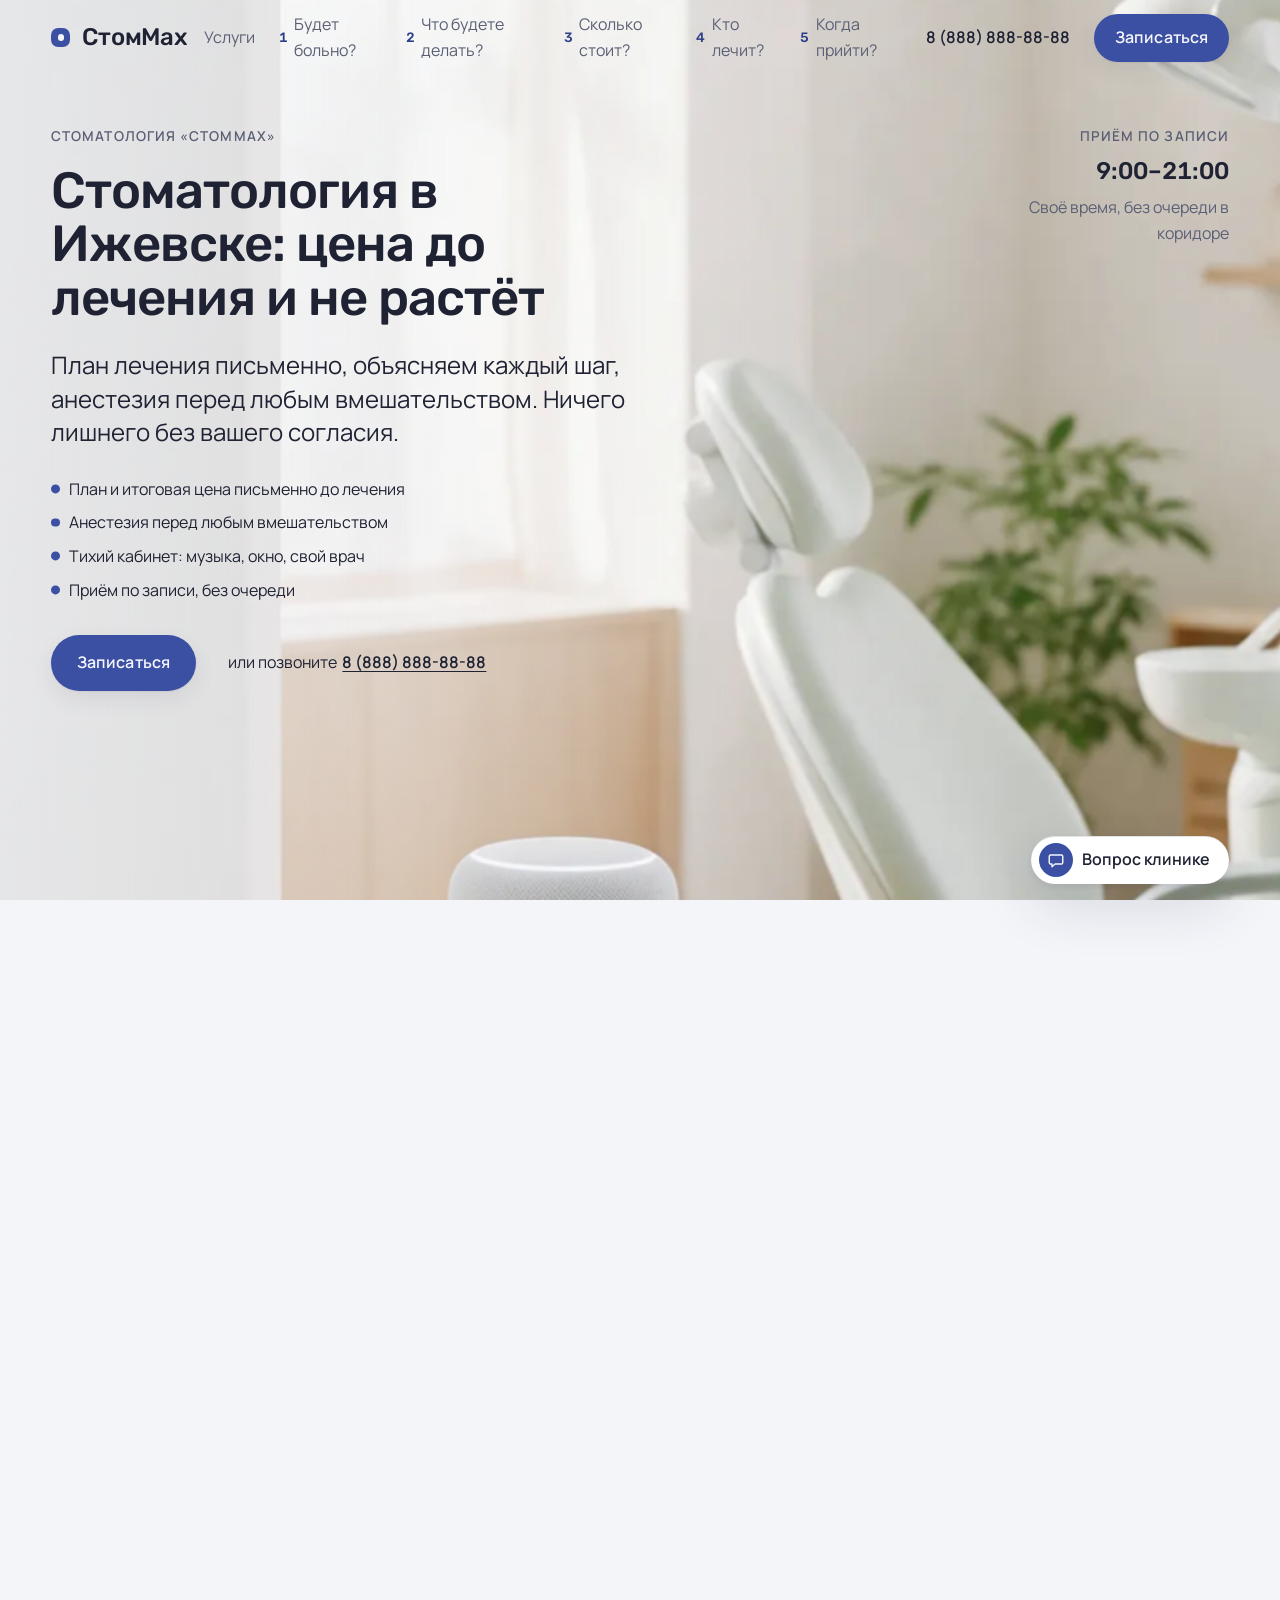
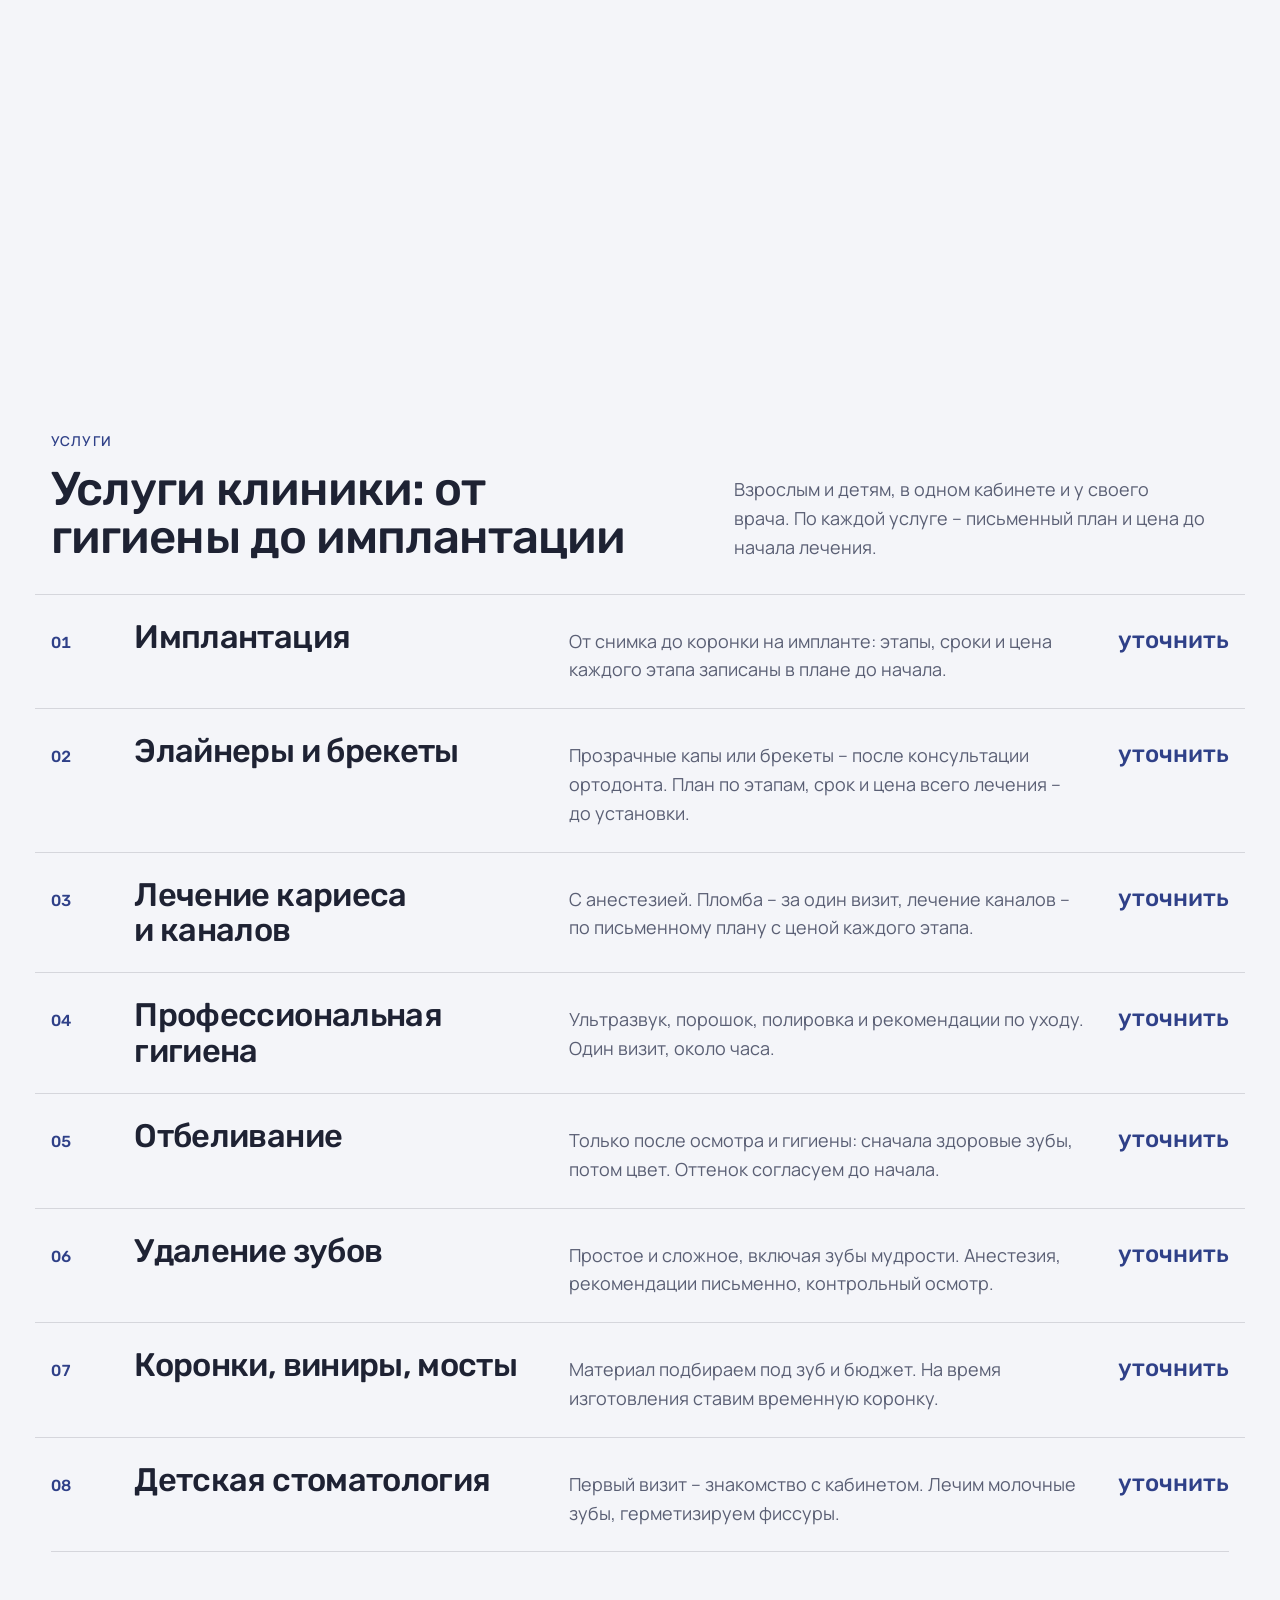
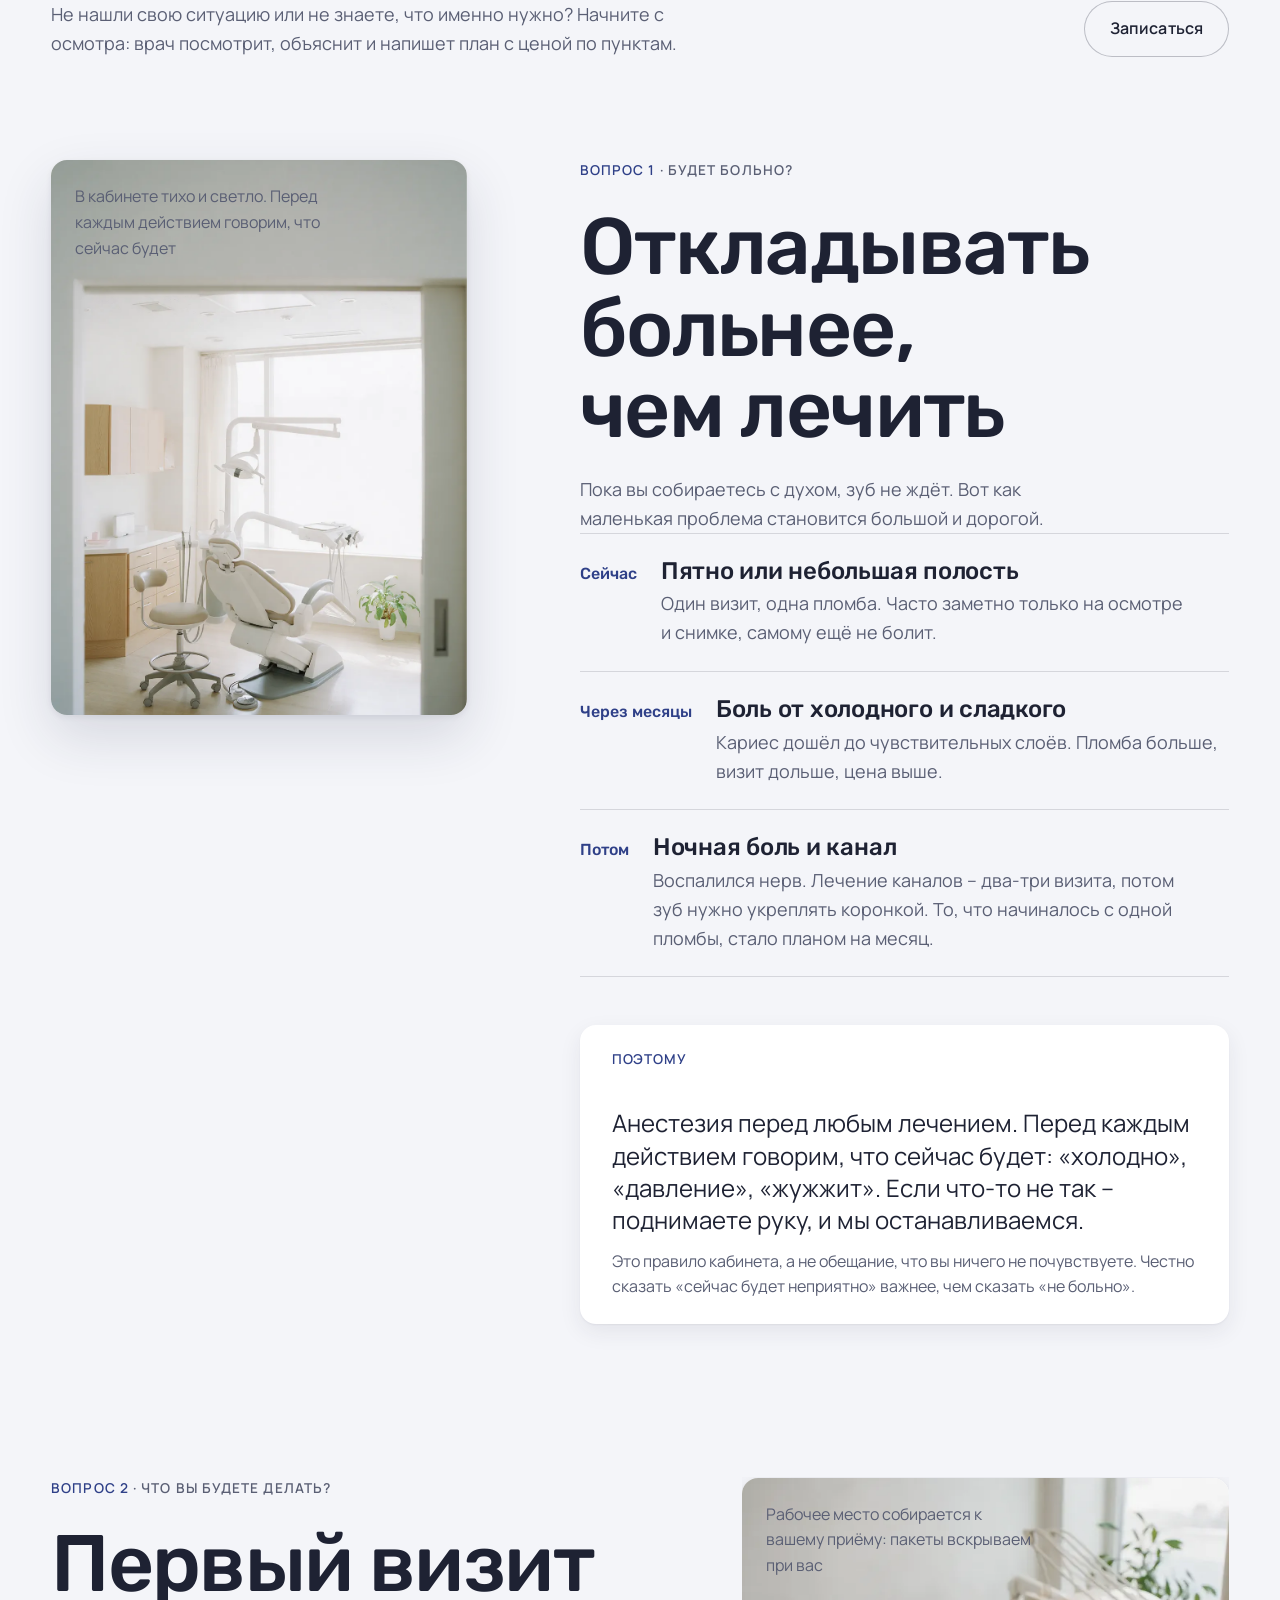
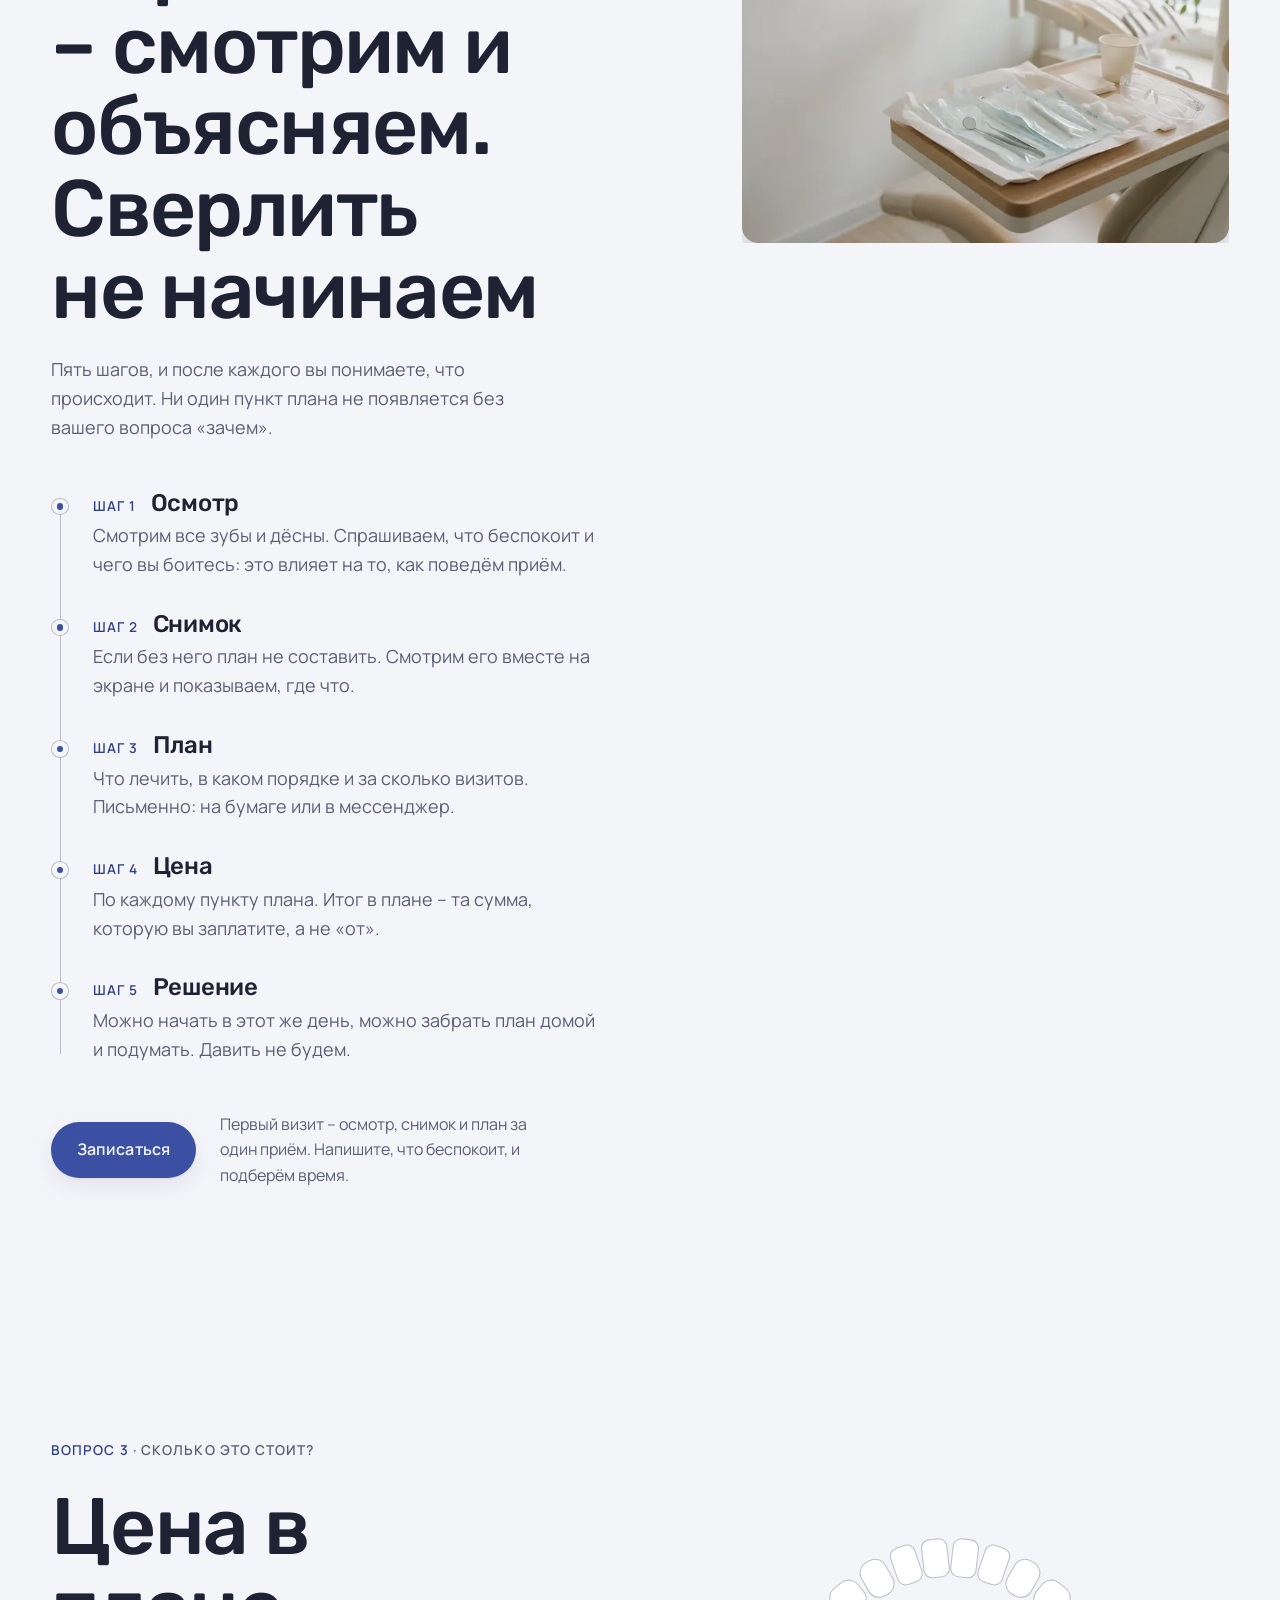
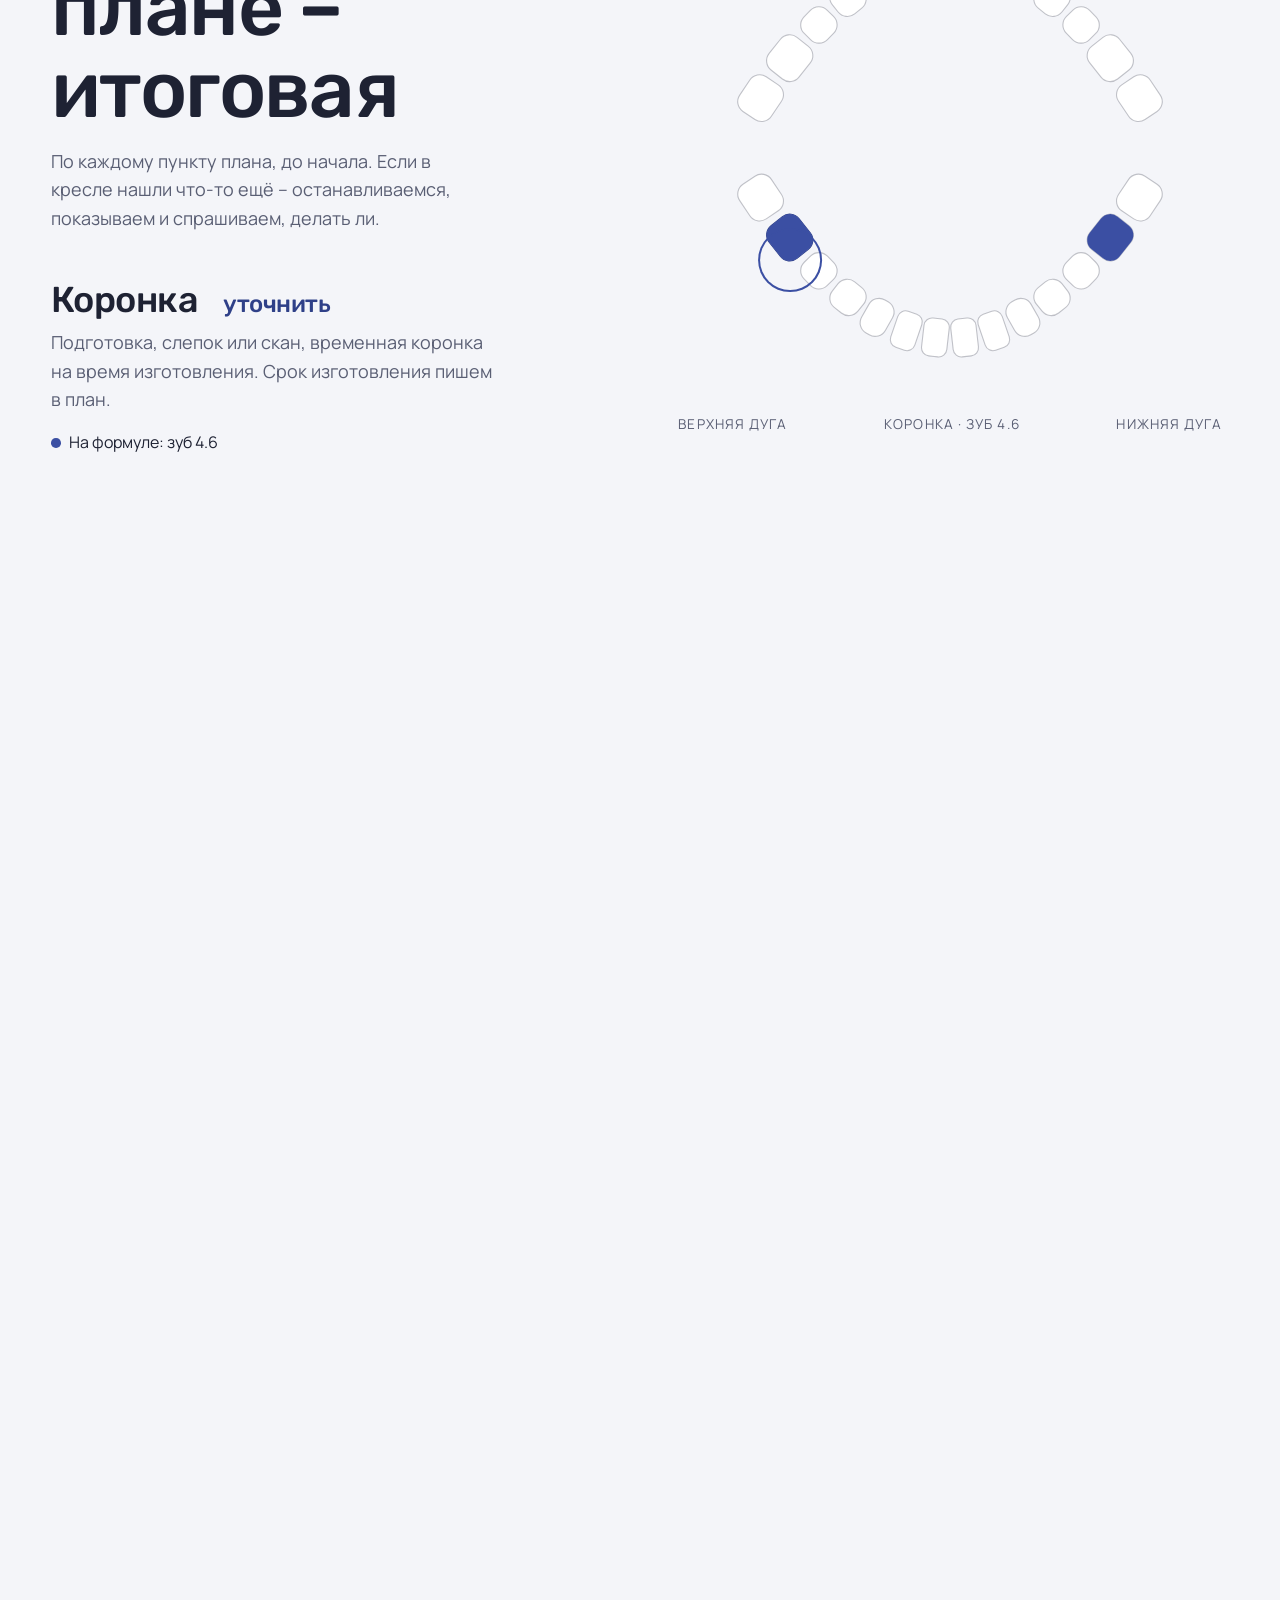
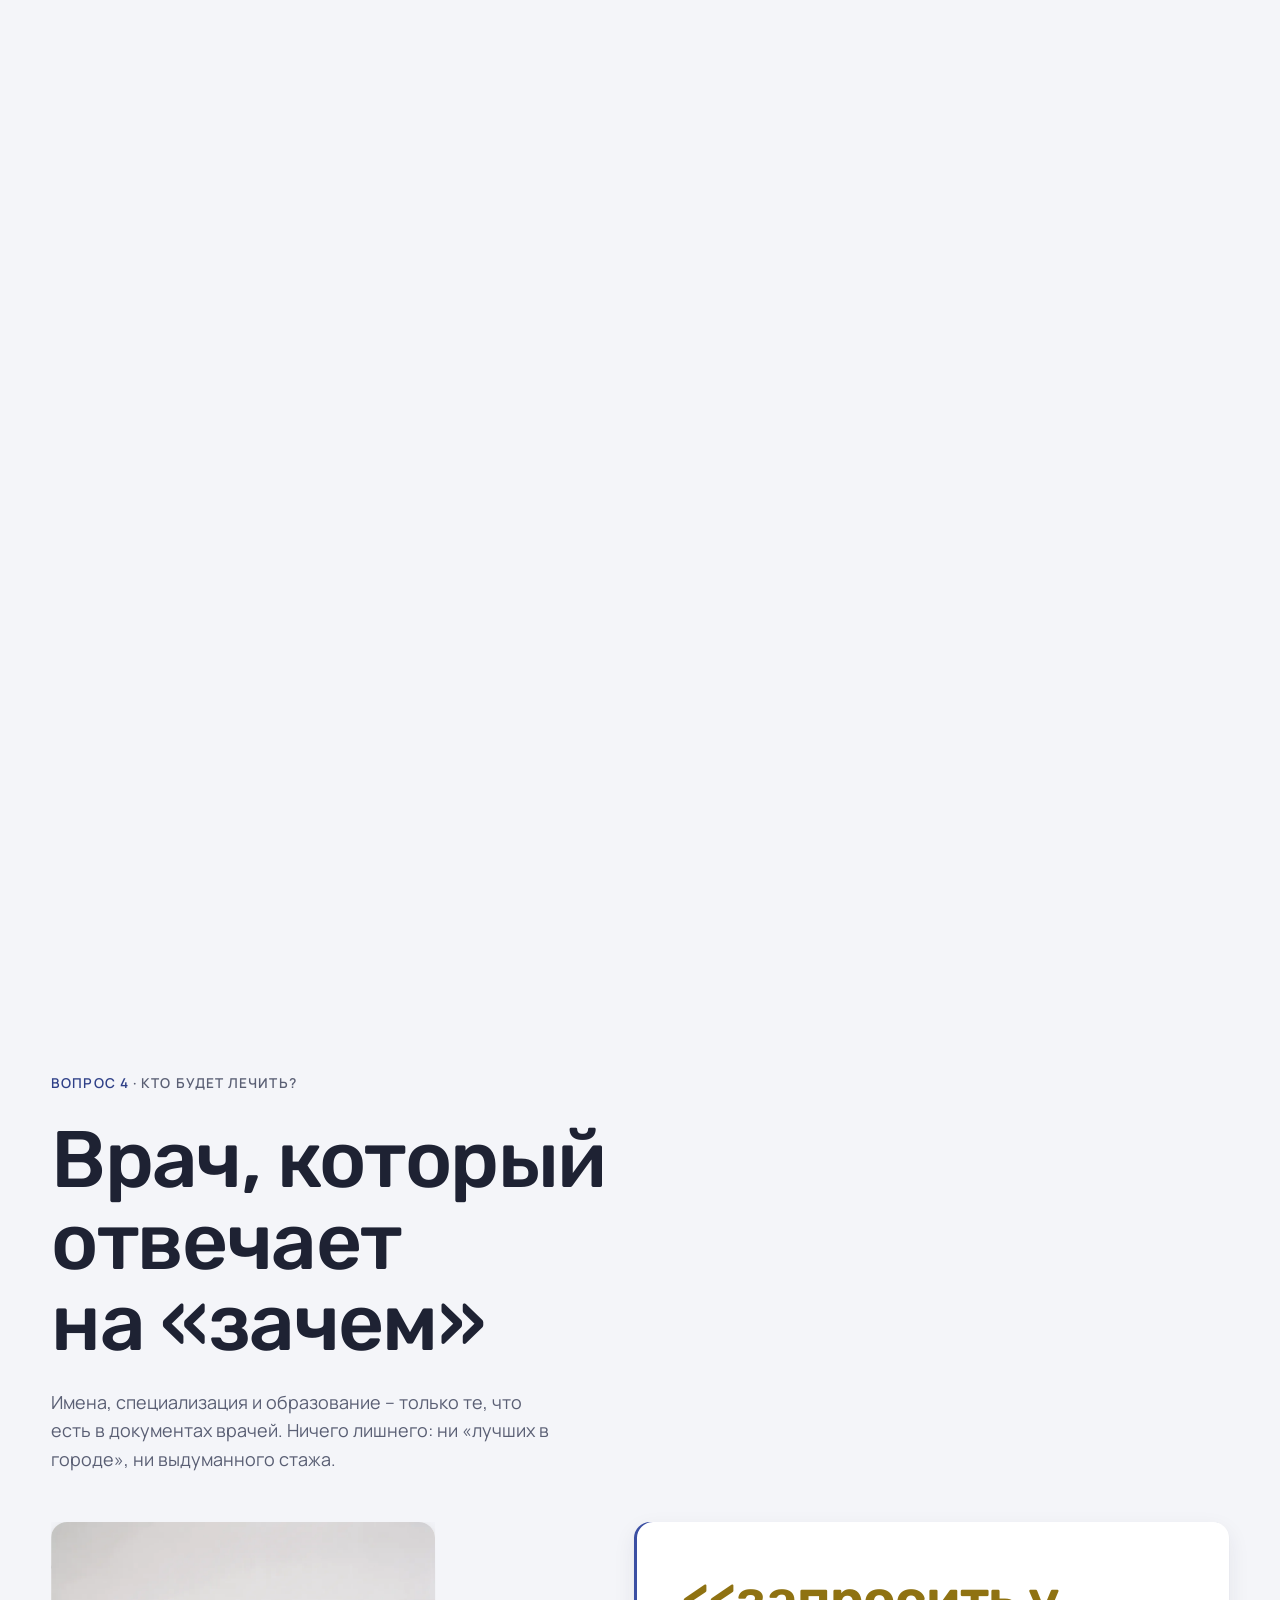
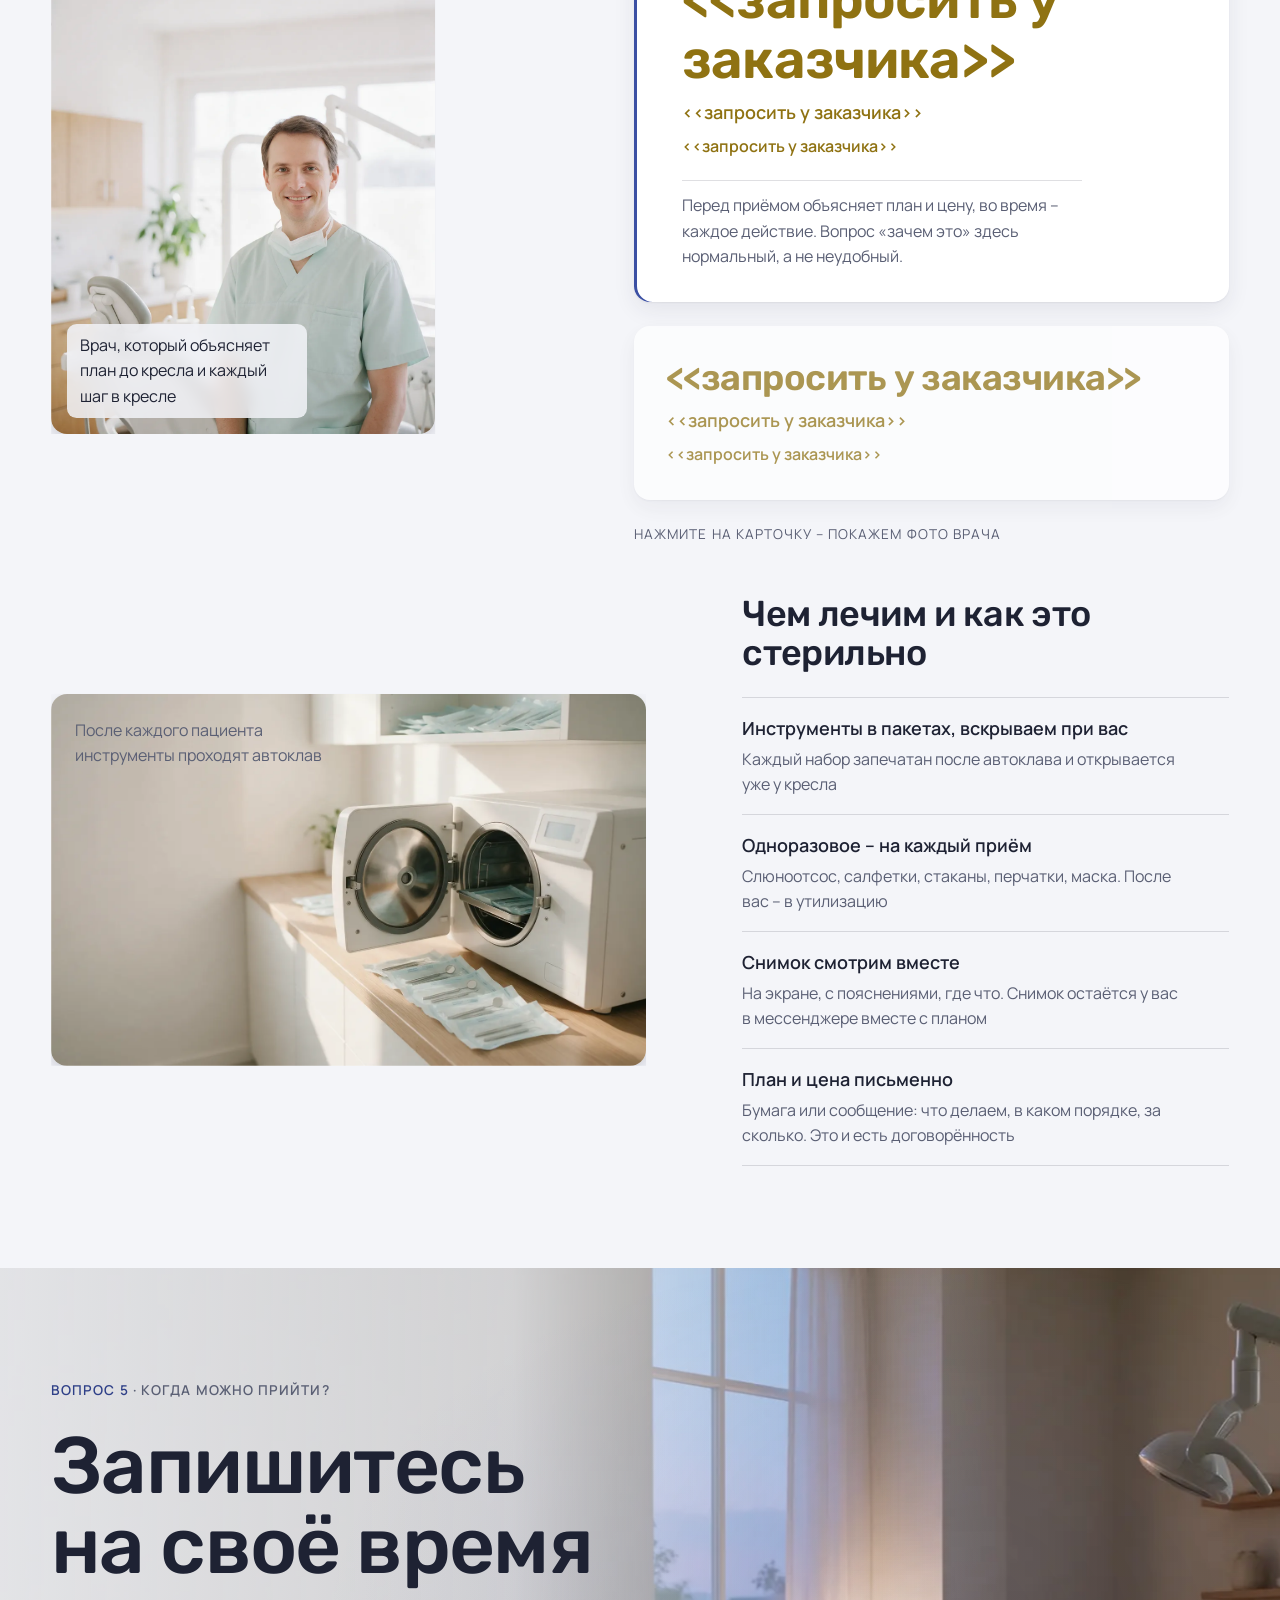
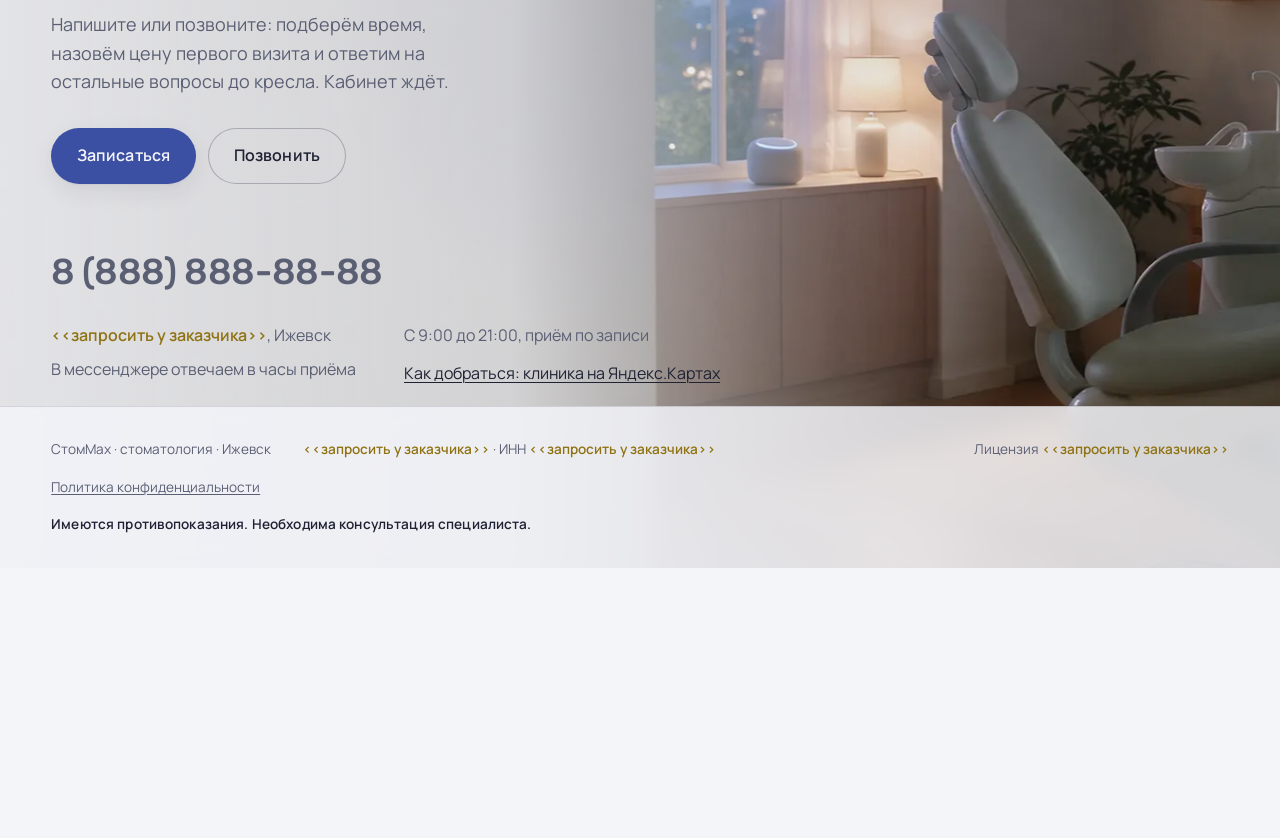
==== commit 7378692e: "Ижевск, логотип СтомМах" ====
--- a/index.html
+++ b/index.html
@@ -309,7 +309,7 @@
 coarse: COARSE
 };
 W.Vibe = Vibe;
-})();</script> <div class="v-page"> <span data-v-progress></span> <header class="bar"> <a class="bar__mark" href="#top"><i aria-hidden="true"></i>СТОМИК</a> <nav class="qnav" aria-label="Пять вопросов до кресла"> <a href="#uslugi">Услуги</a> <a href="#bolno"><b>1</b>Будет больно?</a> <a href="#vizit"><b>2</b>Что будете делать?</a> <a href="#ceny"><b>3</b>Сколько стоит?</a> <a href="#vrachi"><b>4</b>Кто лечит?</a> <a href="#zapis"><b>5</b>Когда прийти?</a> </nav> <div class="bar__right"> <a class="bar__tel" href="tel:+78888888888">8 (888) 888-88-88</a> <a class="v-btn" href="#zapis" data-book>Записаться</a> </div> </header> <main> <section id="top" data-v-act="pin" data-v-span="2.2" data-v-drift="#f4f5f9" aria-label="Стоматология «СТОМИК»"> <div data-v-stage> <div class="v-layer hero__back" data-v-parallax="-0.45"> <picture> <source media="(max-width: 860px)" srcset="assets/hero-m.webp"> <img id="hero-img" src="assets/hero.webp" alt="" width="1920" height="1080" fetchpriority="high" data-spk="0.5 0.545" data-spk-m="0.444 0.647"> </picture> <div class="notes" data-notes-for="hero-img" aria-hidden="true"> <span style="--delay: 0s;   --dx: -18px; --dy: -130px; --rot: -14deg; --dur: 4.2s">♪</span> <span style="--delay: 1.1s; --dx: 22px;  --dy: -150px; --rot: 12deg;  --dur: 4.6s">♫</span> <span style="--delay: 2.3s; --dx: -6px;  --dy: -115px; --rot: -6deg;  --dur: 3.9s">♪</span> <span style="--delay: 3.2s; --dx: 30px;  --dy: -140px; --rot: 16deg;  --dur: 4.4s">♩</span> <span style="--delay: 0.6s; --dx: 8px;   --dy: -165px; --rot: 8deg;   --dur: 5s">♪</span> </div> </div> <div class="hero__col" aria-hidden="true"></div> <div class="hero__note" data-v-cue="0 0.6 0" data-v-rise="0"> <span class="v-label">Приём по записи</span> <span class="v-nums">9:00–21:00</span> <span>Своё время, без очереди в коридоре</span> </div> <div class="v-copy v-copy--lead hero__copy" data-v-cue="0 0.62 0 0.1"> <span class="v-label hero__label">Стоматология «СТОМИК»</span> <h1 class="v-display v-display--xl" data-v-kinetic="lines">Стоматология в Наро-Фоминске: цена до лечения и не растёт</h1> <p class="v-lede">План лечения письменно, объясняем каждый шаг, анестезия перед любым вмешательством. Ничего лишнего без вашего согласия.</p> <ul class="hero__pluses" aria-label="Почему к нам"> <li>План и итоговая цена письменно до лечения</li> <li>Анестезия перед любым вмешательством</li> <li>Тихий кабинет: музыка, окно, свой врач</li> <li>Приём по записи, без очереди</li> </ul> <div class="hero__cta"> <a class="v-btn" href="#zapis" data-book>Записаться</a> <a class="hero__tel" href="tel:+78888888888">или позвоните <b>8 (888) 888-88-88</b></a> </div> </div> <div class="v-copy v-copy--lead hero__five" data-v-cue="0.64 0.96 0.06 0.04"> <h2 class="v-display v-display--lg">Пять вопросов, которые задают до кресла</h2> <p class="v-lede">Отвечаем на них здесь, пока вы дома, а не когда вы уже в кресле с открытым ртом.</p> <ol> <li><b>1</b>Будет больно?</li> <li><b>2</b>Что вы будете делать?</li> <li><b>3</b>Сколько это стоит?</li> <li><b>4</b>Кто будет лечить?</li> <li><b>5</b>Когда можно прийти?</li> </ol> </div> </div> </section> <section class="v-section v-section--tight" data-v-act="flow" data-v-drift="#ffffff" id="uslugi" aria-label="Услуги клиники"> <div class="v-wrap usl"> <div class="usl__head" data-v-in data-v-stagger="70"> <span class="v-label">Услуги</span> <h2 class="v-display v-display--lg">Услуги клиники: от гигиены до имплантации</h2> <p>Взрослым и детям, в одном кабинете и у своего врача. По каждой услуге – письменный план и цена до начала лечения.</p> </div> <ol class="usl__list" data-v-in data-v-stagger="55"> <li><h3>Имплантация</h3><p>От снимка до коронки на импланте: этапы, сроки и цена каждого этапа записаны в плане до начала.</p><span class="sum v-nums">уточнить</span></li> <li><h3>Элайнеры и брекеты</h3><p>Прозрачные капы или брекеты – после консультации ортодонта. План по этапам, срок и цена всего лечения – до установки.</p><span class="sum v-nums">уточнить</span></li> <li><h3>Лечение кариеса и каналов</h3><p>С анестезией. Пломба – за один визит, лечение каналов – по письменному плану с ценой каждого этапа.</p><span class="sum v-nums">уточнить</span></li> <li><h3>Профессиональная гигиена</h3><p>Ультразвук, порошок, полировка и рекомендации по уходу. Один визит, около часа.</p><span class="sum v-nums">уточнить</span></li> <li><h3>Отбеливание</h3><p>Только после осмотра и гигиены: сначала здоровые зубы, потом цвет. Оттенок согласуем до начала.</p><span class="sum v-nums">уточнить</span></li> <li><h3>Удаление зубов</h3><p>Простое и сложное, включая зубы мудрости. Анестезия, рекомендации письменно, контрольный осмотр.</p><span class="sum v-nums">уточнить</span></li> <li><h3>Коронки, виниры, мосты</h3><p>Материал подбираем под зуб и бюджет. На время изготовления ставим временную коронку.</p><span class="sum v-nums">уточнить</span></li> <li><h3>Детская стоматология</h3><p>Первый визит – знакомство с кабинетом. Лечим молочные зубы, герметизируем фиссуры.</p><span class="sum v-nums">уточнить</span></li> </ol> <div class="usl__foot" data-v-in data-v-in-self> <p>Не нашли свою ситуацию или не знаете, что именно нужно? Начните с осмотра: врач посмотрит, объяснит и напишет план с ценой по пунктам.</p> <a class="v-btn v-btn--ghost" href="#zapis" data-book>Записаться</a> </div> </div> </section> <section class="v-section v-section--tight" data-v-act="flow" data-v-drift="#eceef6" id="bolno" aria-label="Вопрос 1: будет больно?"> <div class="v-wrap pain"> <figure class="pain__fig"> <div class="v-layer" data-v-parallax="-0.35"> <img src="assets/cabinet.webp" alt="Светлый кабинет: кресло, лампа, окно с дневным светом, растение, всё прибрано" width="1200" height="1600" loading="lazy" decoding="async"> </div> <figcaption>В кабинете тихо и светло. Перед каждым действием говорим, что сейчас будет</figcaption> </figure> <div class="pain__copy" data-v-in data-v-stagger="70"> <span class="v-label"><span class="q">Вопрос 1</span> · Будет больно?</span> <h2 class="v-display v-display--lg">Откладывать больнее, чем лечить</h2> <p>Пока вы собираетесь с духом, зуб не ждёт. Вот как маленькая проблема становится большой и дорогой.</p> <ul class="rows"> <li><span>Сейчас</span><h3>Пятно или небольшая полость</h3><p>Один визит, одна пломба. Часто заметно только на осмотре и снимке, самому ещё не болит.</p></li> <li><span>Через месяцы</span><h3>Боль от холодного и сладкого</h3><p>Кариес дошёл до чувствительных слоёв. Пломба больше, визит дольше, цена выше.</p></li> <li><span>Потом</span><h3>Ночная боль и канал</h3><p>Воспалился нерв. Лечение каналов – два-три визита, потом зуб нужно укреплять коронкой. То, что начиналось с одной пломбы, стало планом на месяц.</p></li> </ul> <div class="turn"> <span class="v-label">Поэтому</span> <p>Анестезия перед любым лечением. Перед каждым действием говорим, что сейчас будет: «холодно», «давление», «жужжит». Если что-то не так – поднимаете руку, и мы останавливаемся.</p> <small>Это правило кабинета, а не обещание, что вы ничего не почувствуете. Честно сказать «сейчас будет неприятно» важнее, чем сказать «не больно».</small> </div> </div> </div> </section> <section class="v-section" data-v-act="flow" data-v-drift="#f4f5f9" id="vizit" aria-label="Вопрос 2: что вы будете делать?"> <div class="v-wrap visit"> <div class="visit__copy" data-v-in data-v-stagger="70"> <span class="v-label"><span class="q">Вопрос 2</span> · Что вы будете делать?</span> <h2 class="v-display v-display--lg">Первый визит – смотрим и объясняем. Сверлить не начинаем</h2> <p>Пять шагов, и после каждого вы понимаете, что происходит. Ни один пункт плана не появляется без вашего вопроса «зачем».</p> <ol class="steps"> <li><h3><small>Шаг 1</small>Осмотр</h3><p>Смотрим все зубы и дёсны. Спрашиваем, что беспокоит и чего вы боитесь: это влияет на то, как поведём приём.</p></li> <li><h3><small>Шаг 2</small>Снимок</h3><p>Если без него план не составить. Смотрим его вместе на экране и показываем, где что.</p></li> <li><h3><small>Шаг 3</small>План</h3><p>Что лечить, в каком порядке и за сколько визитов. Письменно: на бумаге или в мессенджер.</p></li> <li><h3><small>Шаг 4</small>Цена</h3><p>По каждому пункту плана. Итог в плане – та сумма, которую вы заплатите, а не «от».</p></li> <li><h3><small>Шаг 5</small>Решение</h3><p>Можно начать в этот же день, можно забрать план домой и подумать. Давить не будем.</p></li> </ol> <div class="cta"> <a class="v-btn" href="#zapis" data-book>Записаться</a> <span>Первый визит – осмотр, снимок и план за один приём. Напишите, что беспокоит, и подберём время.</span> </div> </div> <figure class="visit__fig" data-v-reveal="left" data-v-reveal-at="0.1 0.42"> <img src="assets/workplace.webp" srcset="assets/workplace-900.webp 900w, assets/workplace.webp 1600w" sizes="(max-width: 860px) 100vw, 42vw" alt="Рабочее место к приёму: лоток с инструментами в запечатанных пакетах у кресла, окно, растение" width="1600" height="900" loading="lazy" decoding="async"> <figcaption>Рабочее место собирается к вашему приёму: пакеты вскрываем при вас</figcaption> </figure> </div> </section> <section id="ceny" data-v-act="pin" data-v-span="3.2" data-v-drift="#eceef6" aria-label="Вопрос 3: сколько это стоит?"> <div data-v-stage> <div class="price"> <div class="price__copy"> <div class="price__head" data-v-cue="0 1 0 0" data-v-rise="0"> <span class="v-label"><span class="q">Вопрос 3</span> · Сколько это стоит?</span> <h2 class="v-display v-display--lg">Цена в плане&nbsp;– итоговая</h2> <p>По каждому пункту плана, до начала. Если в кресле нашли что-то ещё – останавливаемся, показываем и спрашиваем, делать ли.</p> </div> <div class="price__stack"> <div class="price__item" data-v-cue="0 0.22 0 0.04"> <h3>Осмотр и план <span class="sum v-nums">уточнить</span></h3> <p>Осмотр, снимок при необходимости, план лечения письменно с ценой по пунктам.</p> <span class="where"><i aria-hidden="true"></i>На формуле: все зубы, план пишем по каждому</span> </div> <div class="price__item" data-v-cue="0.2 0.42 0.04 0.04"> <h3>Гигиена <span class="sum v-nums">уточнить</span></h3> <p>Ультразвук, порошок, полировка, рекомендации по щётке и пасте. Один визит, около часа.</p> <span class="where"><i aria-hidden="true"></i>На формуле: вся формула целиком</span> </div> <div class="price__item" data-v-cue="0.4 0.62 0.04 0.04"> <h3>Лечение кариеса <span class="sum v-nums">уточнить</span></h3> <p>Анестезия, пломба, полировка по прикусу. Один визит. Точная цена – в плане после осмотра, до начала.</p> <span class="where"><i aria-hidden="true"></i>На формуле: зуб 3.6, один визит</span> </div> <div class="price__item" data-v-cue="0.6 0.82 0.04 0.04"> <h3>Удаление <span class="sum v-nums">уточнить</span></h3> <p>Анестезия, удаление, рекомендации письменно. Сложное удаление – цена после снимка и тоже до начала.</p> <span class="where"><i aria-hidden="true"></i>На формуле: зуб 2.6</span> </div> <div class="price__item" data-v-cue="0.8 1 0.04 0"> <h3>Коронка <span class="sum v-nums">уточнить</span></h3> <p>Подготовка, слепок или скан, временная коронка на время изготовления. Срок изготовления пишем в план.</p> <span class="where"><i aria-hidden="true"></i>На формуле: зуб 4.6</span> </div> </div> </div> <div class="chart" id="chart" aria-hidden="false"> <svg class="chart__svg" viewBox="0 0 600 560" xmlns="http://www.w3.org/2000/svg" role="img" aria-label="Зубная формула: верхняя и нижняя дуги"> <g class="arch arch--up"> <g class="t t--m" data-n="17" style="--i:0"><rect class="t__base" x="-23" y="-21" width="46" height="42" rx="13" transform="translate(91.1 225.2) rotate(-56.1)"/><rect class="t__hi" x="-23" y="-21" width="46" height="42" rx="13" transform="translate(91.1 225.2) rotate(-56.1)"/></g> <g class="t t--m" data-n="16" style="--i:1"><rect class="t__base" x="-23" y="-21" width="46" height="42" rx="13" transform="translate(123.2 181.1) rotate(-51.5)"/><rect class="t__hi" x="-23" y="-21" width="46" height="42" rx="13" transform="translate(123.2 181.1) rotate(-51.5)"/></g> <g class="t t--p" data-n="15" style="--i:2"><rect class="t__base" x="-18" y="-18" width="36" height="36" rx="13" transform="translate(155.4 144.4) rotate(-45.8)"/><rect class="t__hi" x="-18" y="-18" width="36" height="36" rx="13" transform="translate(155.4 144.4) rotate(-45.8)"/></g> <g class="t t--p" data-n="14" style="--i:3"><rect class="t__base" x="-18" y="-18" width="36" height="36" rx="13" transform="translate(187.5 115.0) rotate(-38.7)"/><rect class="t__hi" x="-18" y="-18" width="36" height="36" rx="13" transform="translate(187.5 115.0) rotate(-38.7)"/></g> <g class="t t--c" data-n="13" style="--i:4"><rect class="t__base" x="-15" y="-21" width="30" height="42" rx="13" transform="translate(219.6 93.0) rotate(-29.7)"/><rect class="t__hi" x="-15" y="-21" width="30" height="42" rx="13" transform="translate(219.6 93.0) rotate(-29.7)"/></g> <g class="t t--i" data-n="12" style="--i:5"><rect class="t__base" x="-14" y="-21" width="28" height="42" rx="9" transform="translate(251.8 78.3) rotate(-18.9)"/><rect class="t__hi" x="-14" y="-21" width="28" height="42" rx="9" transform="translate(251.8 78.3) rotate(-18.9)"/></g> <g class="t t--i" data-n="11" style="--i:6"><rect class="t__base" x="-14" y="-21" width="28" height="42" rx="9" transform="translate(283.9 70.9) rotate(-6.5)"/><rect class="t__hi" x="-14" y="-21" width="28" height="42" rx="9" transform="translate(283.9 70.9) rotate(-6.5)"/></g> <g class="t t--i" data-n="21" style="--i:7"><rect class="t__base" x="-14" y="-21" width="28" height="42" rx="9" transform="translate(316.1 70.9) rotate(6.5)"/><rect class="t__hi" x="-14" y="-21" width="28" height="42" rx="9" transform="translate(316.1 70.9) rotate(6.5)"/></g> <g class="t t--i" data-n="22" style="--i:8"><rect class="t__base" x="-14" y="-21" width="28" height="42" rx="9" transform="translate(348.2 78.3) rotate(18.9)"/><rect class="t__hi" x="-14" y="-21" width="28" height="42" rx="9" transform="translate(348.2 78.3) rotate(18.9)"/></g> <g class="t t--c" data-n="23" style="--i:9"><rect class="t__base" x="-15" y="-21" width="30" height="42" rx="13" transform="translate(380.4 93.0) rotate(29.7)"/><rect class="t__hi" x="-15" y="-21" width="30" height="42" rx="13" transform="translate(380.4 93.0) rotate(29.7)"/></g> <g class="t t--p" data-n="24" style="--i:10"><rect class="t__base" x="-18" y="-18" width="36" height="36" rx="13" transform="translate(412.5 115.0) rotate(38.7)"/><rect class="t__hi" x="-18" y="-18" width="36" height="36" rx="13" transform="translate(412.5 115.0) rotate(38.7)"/></g> <g class="t t--p" data-n="25" style="--i:11"><rect class="t__base" x="-18" y="-18" width="36" height="36" rx="13" transform="translate(444.6 144.4) rotate(45.8)"/><rect class="t__hi" x="-18" y="-18" width="36" height="36" rx="13" transform="translate(444.6 144.4) rotate(45.8)"/></g> <g class="t t--m" data-n="26" style="--i:12"><rect class="t__base" x="-23" y="-21" width="46" height="42" rx="13" transform="translate(476.8 181.1) rotate(51.5)"/><rect class="t__hi" x="-23" y="-21" width="46" height="42" rx="13" transform="translate(476.8 181.1) rotate(51.5)"/></g> <g class="t t--m" data-n="27" style="--i:13"><rect class="t__base" x="-23" y="-21" width="46" height="42" rx="13" transform="translate(508.9 225.2) rotate(56.1)"/><rect class="t__hi" x="-23" y="-21" width="46" height="42" rx="13" transform="translate(508.9 225.2) rotate(56.1)"/></g> </g> <g class="arch arch--low"> <g class="t t--m" data-n="47" style="--i:0"><rect class="t__base" x="-23" y="-21" width="46" height="42" rx="13" transform="translate(91.1 334.8) rotate(56.1)"/><rect class="t__hi" x="-23" y="-21" width="46" height="42" rx="13" transform="translate(91.1 334.8) rotate(56.1)"/></g> <g class="t t--m" data-n="46" style="--i:1"><rect class="t__base" x="-23" y="-21" width="46" height="42" rx="13" transform="translate(123.2 378.9) rotate(51.5)"/><rect class="t__hi" x="-23" y="-21" width="46" height="42" rx="13" transform="translate(123.2 378.9) rotate(51.5)"/></g> <g class="t t--p" data-n="45" style="--i:2"><rect class="t__base" x="-18" y="-18" width="36" height="36" rx="13" transform="translate(155.4 415.6) rotate(45.8)"/><rect class="t__hi" x="-18" y="-18" width="36" height="36" rx="13" transform="translate(155.4 415.6) rotate(45.8)"/></g> <g class="t t--p" data-n="44" style="--i:3"><rect class="t__base" x="-18" y="-18" width="36" height="36" rx="13" transform="translate(187.5 445.0) rotate(38.7)"/><rect class="t__hi" x="-18" y="-18" width="36" height="36" rx="13" transform="translate(187.5 445.0) rotate(38.7)"/></g> <g class="t t--c" data-n="43" style="--i:4"><rect class="t__base" x="-15" y="-21" width="30" height="42" rx="13" transform="translate(219.6 467.0) rotate(29.7)"/><rect class="t__hi" x="-15" y="-21" width="30" height="42" rx="13" transform="translate(219.6 467.0) rotate(29.7)"/></g> <g class="t t--i" data-n="42" style="--i:5"><rect class="t__base" x="-14" y="-21" width="28" height="42" rx="9" transform="translate(251.8 481.7) rotate(18.9)"/><rect class="t__hi" x="-14" y="-21" width="28" height="42" rx="9" transform="translate(251.8 481.7) rotate(18.9)"/></g> <g class="t t--i" data-n="41" style="--i:6"><rect class="t__base" x="-14" y="-21" width="28" height="42" rx="9" transform="translate(283.9 489.1) rotate(6.5)"/><rect class="t__hi" x="-14" y="-21" width="28" height="42" rx="9" transform="translate(283.9 489.1) rotate(6.5)"/></g> <g class="t t--i" data-n="31" style="--i:7"><rect class="t__base" x="-14" y="-21" width="28" height="42" rx="9" transform="translate(316.1 489.1) rotate(-6.5)"/><rect class="t__hi" x="-14" y="-21" width="28" height="42" rx="9" transform="translate(316.1 489.1) rotate(-6.5)"/></g> <g class="t t--i" data-n="32" style="--i:8"><rect class="t__base" x="-14" y="-21" width="28" height="42" rx="9" transform="translate(348.2 481.7) rotate(-18.9)"/><rect class="t__hi" x="-14" y="-21" width="28" height="42" rx="9" transform="translate(348.2 481.7) rotate(-18.9)"/></g> <g class="t t--c" data-n="33" style="--i:9"><rect class="t__base" x="-15" y="-21" width="30" height="42" rx="13" transform="translate(380.4 467.0) rotate(-29.7)"/><rect class="t__hi" x="-15" y="-21" width="30" height="42" rx="13" transform="translate(380.4 467.0) rotate(-29.7)"/></g> <g class="t t--p" data-n="34" style="--i:10"><rect class="t__base" x="-18" y="-18" width="36" height="36" rx="13" transform="translate(412.5 445.0) rotate(-38.7)"/><rect class="t__hi" x="-18" y="-18" width="36" height="36" rx="13" transform="translate(412.5 445.0) rotate(-38.7)"/></g> <g class="t t--p" data-n="35" style="--i:11"><rect class="t__base" x="-18" y="-18" width="36" height="36" rx="13" transform="translate(444.6 415.6) rotate(-45.8)"/><rect class="t__hi" x="-18" y="-18" width="36" height="36" rx="13" transform="translate(444.6 415.6) rotate(-45.8)"/></g> <g class="t t--m" data-n="36" style="--i:12"><rect class="t__base" x="-23" y="-21" width="46" height="42" rx="13" transform="translate(476.8 378.9) rotate(-51.5)"/><rect class="t__hi" x="-23" y="-21" width="46" height="42" rx="13" transform="translate(476.8 378.9) rotate(-51.5)"/></g> <g class="t t--m" data-n="37" style="--i:13"><rect class="t__base" x="-23" y="-21" width="46" height="42" rx="13" transform="translate(508.9 334.8) rotate(-56.1)"/><rect class="t__hi" x="-23" y="-21" width="46" height="42" rx="13" transform="translate(508.9 334.8) rotate(-56.1)"/></g> </g> </svg> <span class="ring" id="ring" aria-hidden="true"></span> <div class="chart__cap"><span>Верхняя дуга</span><span id="chart-cap">Осмотр · весь ряд</span><span>Нижняя дуга</span></div> </div> </div> </div> </section> <section class="v-section" data-v-act="flow" data-v-drift="#f4f5f9" id="vrachi" aria-label="Вопрос 4: кто будет лечить?"> <div class="v-wrap"> <div class="who__head" data-v-in data-v-stagger="70"> <span class="v-label"><span class="q">Вопрос 4</span> · Кто будет лечить?</span> <h2 class="v-display v-display--lg">Врач, который отвечает на «зачем»</h2> <p>Имена, специализация и образование – только те, что есть в документах врачей. Ничего лишнего: ни «лучших в городе», ни выдуманного стажа.</p> </div> <div class="who" id="who" data-doc="1"> <figure class="who__fig" data-v-reveal="up" data-v-reveal-at="0.12 0.5"> <img class="who__ph who__ph--1" src="assets/doctor.webp" alt="Врач у кресла в светлом кабинете, лицом к пациенту, спокойная улыбка" width="1200" height="1600" loading="lazy" decoding="async"> <img class="who__ph who__ph--2" src="assets/doctor-2-work.webp" alt="<span class="todo">&lt;&lt;запросить у заказчика&gt;&gt;</span> за работой у стоматологического кресла" width="1200" height="1600" loading="lazy" decoding="async"> <figcaption>Врач, который объясняет план до кресла и каждый шаг в кресле</figcaption> </figure> <div class="docs" data-v-in data-v-stagger="90"> <article class="doc doc--lead is-on" data-v-tilt="4" data-doc="1" role="button" tabindex="0" aria-pressed="true" aria-controls="who"> <b><span class="todo">&lt;&lt;запросить у заказчика&gt;&gt;</span></b> <span class="spec"><span class="todo">&lt;&lt;запросить у заказчика&gt;&gt;</span></span> <span class="edu"><span class="todo">&lt;&lt;запросить у заказчика&gt;&gt;</span></span> <p class="says">Перед приёмом объясняет план и цену, во время – каждое действие. Вопрос «зачем это» здесь нормальный, а не неудобный.</p> </article> <article class="doc" data-v-tilt="4" data-doc="2" role="button" tabindex="0" aria-pressed="false" aria-controls="who"> <b><span class="todo">&lt;&lt;запросить у заказчика&gt;&gt;</span></b> <span class="spec"><span class="todo">&lt;&lt;запросить у заказчика&gt;&gt;</span></span> <span class="edu"><span class="todo">&lt;&lt;запросить у заказчика&gt;&gt;</span></span> </article> <p class="docs__hint" aria-hidden="true">Нажмите на карточку – покажем фото врача</p> </div> </div> <div class="clean"> <figure class="clean__fig" data-v-reveal="left" data-v-reveal-at="0.12 0.5"> <img src="assets/steril.webp" alt="Стерилизационная: автоклав с открытой дверцей, инструменты в запечатанных пакетах на полке и столе" width="1600" height="900" loading="lazy" decoding="async"> <figcaption>После каждого пациента инструменты проходят автоклав</figcaption> </figure> <div class="clean__copy" data-v-in data-v-stagger="70"> <h3>Чем лечим и как это стерильно</h3> <ul class="facts"> <li><b>Инструменты в пакетах, вскрываем при вас</b><span>Каждый набор запечатан после автоклава и открывается уже у кресла</span></li> <li><b>Одноразовое – на каждый приём</b><span>Слюноотсос, салфетки, стаканы, перчатки, маска. После вас – в утилизацию</span></li> <li><b>Снимок смотрим вместе</b><span>На экране, с пояснениями, где что. Снимок остаётся у вас в мессенджере вместе с планом</span></li> <li><b>План и цена письменно</b><span>Бумага или сообщение: что делаем, в каком порядке, за сколько. Это и есть договорённость</span></li> </ul> </div> </div> </div> </section> <section data-v-act="pin" data-v-span="1.3" data-v-drift="#f4f5f9" id="zapis" aria-label="Вопрос 5: когда можно прийти?"> <div data-v-stage> <div class="v-layer close__back" data-v-parallax="-0.3"> <img id="final-img" src="assets/final.webp" alt="" width="1920" height="1080" loading="lazy" decoding="async" data-spk="0.51 0.507" data-spk-m="0.51 0.507"> <div class="notes" data-notes-for="final-img" aria-hidden="true"> <span style="--delay: 0s;   --dx: -16px; --dy: -120px; --rot: -12deg; --dur: 4.4s">♪</span> <span style="--delay: 1.5s; --dx: 20px;  --dy: -140px; --rot: 10deg;  --dur: 4.8s">♫</span> <span style="--delay: 3s;   --dx: 4px;   --dy: -110px; --rot: -6deg;  --dur: 4.1s">♪</span> </div> </div> <div class="close__col" aria-hidden="true"></div> <div class="close" data-v-spotlight> <div class="close__inner"> <div data-v-cue="0.04"> <span class="v-label"><span class="q">Вопрос 5</span> · Когда можно прийти?</span> <h2 class="v-display v-display--xl">Запишитесь на своё время</h2> <p>Напишите или позвоните: подберём время, назовём цену первого визита и ответим на остальные вопросы до кресла. Кабинет ждёт.</p> <div class="close__btns"> <a class="v-btn" href="#zapis" data-book data-v-magnet="0.22" data-v-rise="0">Записаться</a> <a class="v-btn v-btn--ghost" href="tel:+78888888888">Позвонить</a> </div> </div> <div class="close__meta" data-v-cue="0.1"> <a class="close__tel" href="tel:+78888888888">8 (888) 888-88-88</a> <span><b><span class="todo">&lt;&lt;запросить у заказчика&gt;&gt;</span></b>, Наро-Фоминск</span> <span>С 9:00 до 21:00, приём по записи</span> <span>В мессенджере отвечаем в часы приёма</span> <a href="#" target="_blank" rel="noopener">Как добраться: клиника на Яндекс.Картах</a> </div> </div> <footer class="foot"> <span>СТОМИК · стоматология · Наро-Фоминск</span> <span class="foot__more" data-slot-optional><span class="todo">&lt;&lt;запросить у заказчика&gt;&gt;</span> · ИНН <span class="todo">&lt;&lt;запросить у заказчика&gt;&gt;</span></span> <span>Лицензия <span class="todo">&lt;&lt;запросить у заказчика&gt;&gt;</span></span> <a href="assets/privacy.html" target="_blank" rel="noopener">Политика конфиденциальности</a> <span class="foot__warn">Имеются противопоказания. Необходима консультация специалиста.</span> </footer> </div> </div> </section> </main> </div> <script>
+})();</script> <div class="v-page"> <span data-v-progress></span> <header class="bar"> <a class="bar__mark" href="#top"><i aria-hidden="true"></i>СтомМах</a> <nav class="qnav" aria-label="Пять вопросов до кресла"> <a href="#uslugi">Услуги</a> <a href="#bolno"><b>1</b>Будет больно?</a> <a href="#vizit"><b>2</b>Что будете делать?</a> <a href="#ceny"><b>3</b>Сколько стоит?</a> <a href="#vrachi"><b>4</b>Кто лечит?</a> <a href="#zapis"><b>5</b>Когда прийти?</a> </nav> <div class="bar__right"> <a class="bar__tel" href="tel:+78888888888">8 (888) 888-88-88</a> <a class="v-btn" href="#zapis" data-book>Записаться</a> </div> </header> <main> <section id="top" data-v-act="pin" data-v-span="2.2" data-v-drift="#f4f5f9" aria-label="Стоматология «СтомМах»"> <div data-v-stage> <div class="v-layer hero__back" data-v-parallax="-0.45"> <picture> <source media="(max-width: 860px)" srcset="assets/hero-m.webp"> <img id="hero-img" src="assets/hero.webp" alt="" width="1920" height="1080" fetchpriority="high" data-spk="0.5 0.545" data-spk-m="0.444 0.647"> </picture> <div class="notes" data-notes-for="hero-img" aria-hidden="true"> <span style="--delay: 0s;   --dx: -18px; --dy: -130px; --rot: -14deg; --dur: 4.2s">♪</span> <span style="--delay: 1.1s; --dx: 22px;  --dy: -150px; --rot: 12deg;  --dur: 4.6s">♫</span> <span style="--delay: 2.3s; --dx: -6px;  --dy: -115px; --rot: -6deg;  --dur: 3.9s">♪</span> <span style="--delay: 3.2s; --dx: 30px;  --dy: -140px; --rot: 16deg;  --dur: 4.4s">♩</span> <span style="--delay: 0.6s; --dx: 8px;   --dy: -165px; --rot: 8deg;   --dur: 5s">♪</span> </div> </div> <div class="hero__col" aria-hidden="true"></div> <div class="hero__note" data-v-cue="0 0.6 0" data-v-rise="0"> <span class="v-label">Приём по записи</span> <span class="v-nums">9:00–21:00</span> <span>Своё время, без очереди в коридоре</span> </div> <div class="v-copy v-copy--lead hero__copy" data-v-cue="0 0.62 0 0.1"> <span class="v-label hero__label">Стоматология «СтомМах»</span> <h1 class="v-display v-display--xl" data-v-kinetic="lines">Стоматология в Ижевске: цена до лечения и не растёт</h1> <p class="v-lede">План лечения письменно, объясняем каждый шаг, анестезия перед любым вмешательством. Ничего лишнего без вашего согласия.</p> <ul class="hero__pluses" aria-label="Почему к нам"> <li>План и итоговая цена письменно до лечения</li> <li>Анестезия перед любым вмешательством</li> <li>Тихий кабинет: музыка, окно, свой врач</li> <li>Приём по записи, без очереди</li> </ul> <div class="hero__cta"> <a class="v-btn" href="#zapis" data-book>Записаться</a> <a class="hero__tel" href="tel:+78888888888">или позвоните <b>8 (888) 888-88-88</b></a> </div> </div> <div class="v-copy v-copy--lead hero__five" data-v-cue="0.64 0.96 0.06 0.04"> <h2 class="v-display v-display--lg">Пять вопросов, которые задают до кресла</h2> <p class="v-lede">Отвечаем на них здесь, пока вы дома, а не когда вы уже в кресле с открытым ртом.</p> <ol> <li><b>1</b>Будет больно?</li> <li><b>2</b>Что вы будете делать?</li> <li><b>3</b>Сколько это стоит?</li> <li><b>4</b>Кто будет лечить?</li> <li><b>5</b>Когда можно прийти?</li> </ol> </div> </div> </section> <section class="v-section v-section--tight" data-v-act="flow" data-v-drift="#ffffff" id="uslugi" aria-label="Услуги клиники"> <div class="v-wrap usl"> <div class="usl__head" data-v-in data-v-stagger="70"> <span class="v-label">Услуги</span> <h2 class="v-display v-display--lg">Услуги клиники: от гигиены до имплантации</h2> <p>Взрослым и детям, в одном кабинете и у своего врача. По каждой услуге – письменный план и цена до начала лечения.</p> </div> <ol class="usl__list" data-v-in data-v-stagger="55"> <li><h3>Имплантация</h3><p>От снимка до коронки на импланте: этапы, сроки и цена каждого этапа записаны в плане до начала.</p><span class="sum v-nums">уточнить</span></li> <li><h3>Элайнеры и брекеты</h3><p>Прозрачные капы или брекеты – после консультации ортодонта. План по этапам, срок и цена всего лечения – до установки.</p><span class="sum v-nums">уточнить</span></li> <li><h3>Лечение кариеса и каналов</h3><p>С анестезией. Пломба – за один визит, лечение каналов – по письменному плану с ценой каждого этапа.</p><span class="sum v-nums">уточнить</span></li> <li><h3>Профессиональная гигиена</h3><p>Ультразвук, порошок, полировка и рекомендации по уходу. Один визит, около часа.</p><span class="sum v-nums">уточнить</span></li> <li><h3>Отбеливание</h3><p>Только после осмотра и гигиены: сначала здоровые зубы, потом цвет. Оттенок согласуем до начала.</p><span class="sum v-nums">уточнить</span></li> <li><h3>Удаление зубов</h3><p>Простое и сложное, включая зубы мудрости. Анестезия, рекомендации письменно, контрольный осмотр.</p><span class="sum v-nums">уточнить</span></li> <li><h3>Коронки, виниры, мосты</h3><p>Материал подбираем под зуб и бюджет. На время изготовления ставим временную коронку.</p><span class="sum v-nums">уточнить</span></li> <li><h3>Детская стоматология</h3><p>Первый визит – знакомство с кабинетом. Лечим молочные зубы, герметизируем фиссуры.</p><span class="sum v-nums">уточнить</span></li> </ol> <div class="usl__foot" data-v-in data-v-in-self> <p>Не нашли свою ситуацию или не знаете, что именно нужно? Начните с осмотра: врач посмотрит, объяснит и напишет план с ценой по пунктам.</p> <a class="v-btn v-btn--ghost" href="#zapis" data-book>Записаться</a> </div> </div> </section> <section class="v-section v-section--tight" data-v-act="flow" data-v-drift="#eceef6" id="bolno" aria-label="Вопрос 1: будет больно?"> <div class="v-wrap pain"> <figure class="pain__fig"> <div class="v-layer" data-v-parallax="-0.35"> <img src="assets/cabinet.webp" alt="Светлый кабинет: кресло, лампа, окно с дневным светом, растение, всё прибрано" width="1200" height="1600" loading="lazy" decoding="async"> </div> <figcaption>В кабинете тихо и светло. Перед каждым действием говорим, что сейчас будет</figcaption> </figure> <div class="pain__copy" data-v-in data-v-stagger="70"> <span class="v-label"><span class="q">Вопрос 1</span> · Будет больно?</span> <h2 class="v-display v-display--lg">Откладывать больнее, чем лечить</h2> <p>Пока вы собираетесь с духом, зуб не ждёт. Вот как маленькая проблема становится большой и дорогой.</p> <ul class="rows"> <li><span>Сейчас</span><h3>Пятно или небольшая полость</h3><p>Один визит, одна пломба. Часто заметно только на осмотре и снимке, самому ещё не болит.</p></li> <li><span>Через месяцы</span><h3>Боль от холодного и сладкого</h3><p>Кариес дошёл до чувствительных слоёв. Пломба больше, визит дольше, цена выше.</p></li> <li><span>Потом</span><h3>Ночная боль и канал</h3><p>Воспалился нерв. Лечение каналов – два-три визита, потом зуб нужно укреплять коронкой. То, что начиналось с одной пломбы, стало планом на месяц.</p></li> </ul> <div class="turn"> <span class="v-label">Поэтому</span> <p>Анестезия перед любым лечением. Перед каждым действием говорим, что сейчас будет: «холодно», «давление», «жужжит». Если что-то не так – поднимаете руку, и мы останавливаемся.</p> <small>Это правило кабинета, а не обещание, что вы ничего не почувствуете. Честно сказать «сейчас будет неприятно» важнее, чем сказать «не больно».</small> </div> </div> </div> </section> <section class="v-section" data-v-act="flow" data-v-drift="#f4f5f9" id="vizit" aria-label="Вопрос 2: что вы будете делать?"> <div class="v-wrap visit"> <div class="visit__copy" data-v-in data-v-stagger="70"> <span class="v-label"><span class="q">Вопрос 2</span> · Что вы будете делать?</span> <h2 class="v-display v-display--lg">Первый визит – смотрим и объясняем. Сверлить не начинаем</h2> <p>Пять шагов, и после каждого вы понимаете, что происходит. Ни один пункт плана не появляется без вашего вопроса «зачем».</p> <ol class="steps"> <li><h3><small>Шаг 1</small>Осмотр</h3><p>Смотрим все зубы и дёсны. Спрашиваем, что беспокоит и чего вы боитесь: это влияет на то, как поведём приём.</p></li> <li><h3><small>Шаг 2</small>Снимок</h3><p>Если без него план не составить. Смотрим его вместе на экране и показываем, где что.</p></li> <li><h3><small>Шаг 3</small>План</h3><p>Что лечить, в каком порядке и за сколько визитов. Письменно: на бумаге или в мессенджер.</p></li> <li><h3><small>Шаг 4</small>Цена</h3><p>По каждому пункту плана. Итог в плане – та сумма, которую вы заплатите, а не «от».</p></li> <li><h3><small>Шаг 5</small>Решение</h3><p>Можно начать в этот же день, можно забрать план домой и подумать. Давить не будем.</p></li> </ol> <div class="cta"> <a class="v-btn" href="#zapis" data-book>Записаться</a> <span>Первый визит – осмотр, снимок и план за один приём. Напишите, что беспокоит, и подберём время.</span> </div> </div> <figure class="visit__fig" data-v-reveal="left" data-v-reveal-at="0.1 0.42"> <img src="assets/workplace.webp" srcset="assets/workplace-900.webp 900w, assets/workplace.webp 1600w" sizes="(max-width: 860px) 100vw, 42vw" alt="Рабочее место к приёму: лоток с инструментами в запечатанных пакетах у кресла, окно, растение" width="1600" height="900" loading="lazy" decoding="async"> <figcaption>Рабочее место собирается к вашему приёму: пакеты вскрываем при вас</figcaption> </figure> </div> </section> <section id="ceny" data-v-act="pin" data-v-span="3.2" data-v-drift="#eceef6" aria-label="Вопрос 3: сколько это стоит?"> <div data-v-stage> <div class="price"> <div class="price__copy"> <div class="price__head" data-v-cue="0 1 0 0" data-v-rise="0"> <span class="v-label"><span class="q">Вопрос 3</span> · Сколько это стоит?</span> <h2 class="v-display v-display--lg">Цена в плане&nbsp;– итоговая</h2> <p>По каждому пункту плана, до начала. Если в кресле нашли что-то ещё – останавливаемся, показываем и спрашиваем, делать ли.</p> </div> <div class="price__stack"> <div class="price__item" data-v-cue="0 0.22 0 0.04"> <h3>Осмотр и план <span class="sum v-nums">уточнить</span></h3> <p>Осмотр, снимок при необходимости, план лечения письменно с ценой по пунктам.</p> <span class="where"><i aria-hidden="true"></i>На формуле: все зубы, план пишем по каждому</span> </div> <div class="price__item" data-v-cue="0.2 0.42 0.04 0.04"> <h3>Гигиена <span class="sum v-nums">уточнить</span></h3> <p>Ультразвук, порошок, полировка, рекомендации по щётке и пасте. Один визит, около часа.</p> <span class="where"><i aria-hidden="true"></i>На формуле: вся формула целиком</span> </div> <div class="price__item" data-v-cue="0.4 0.62 0.04 0.04"> <h3>Лечение кариеса <span class="sum v-nums">уточнить</span></h3> <p>Анестезия, пломба, полировка по прикусу. Один визит. Точная цена – в плане после осмотра, до начала.</p> <span class="where"><i aria-hidden="true"></i>На формуле: зуб 3.6, один визит</span> </div> <div class="price__item" data-v-cue="0.6 0.82 0.04 0.04"> <h3>Удаление <span class="sum v-nums">уточнить</span></h3> <p>Анестезия, удаление, рекомендации письменно. Сложное удаление – цена после снимка и тоже до начала.</p> <span class="where"><i aria-hidden="true"></i>На формуле: зуб 2.6</span> </div> <div class="price__item" data-v-cue="0.8 1 0.04 0"> <h3>Коронка <span class="sum v-nums">уточнить</span></h3> <p>Подготовка, слепок или скан, временная коронка на время изготовления. Срок изготовления пишем в план.</p> <span class="where"><i aria-hidden="true"></i>На формуле: зуб 4.6</span> </div> </div> </div> <div class="chart" id="chart" aria-hidden="false"> <svg class="chart__svg" viewBox="0 0 600 560" xmlns="http://www.w3.org/2000/svg" role="img" aria-label="Зубная формула: верхняя и нижняя дуги"> <g class="arch arch--up"> <g class="t t--m" data-n="17" style="--i:0"><rect class="t__base" x="-23" y="-21" width="46" height="42" rx="13" transform="translate(91.1 225.2) rotate(-56.1)"/><rect class="t__hi" x="-23" y="-21" width="46" height="42" rx="13" transform="translate(91.1 225.2) rotate(-56.1)"/></g> <g class="t t--m" data-n="16" style="--i:1"><rect class="t__base" x="-23" y="-21" width="46" height="42" rx="13" transform="translate(123.2 181.1) rotate(-51.5)"/><rect class="t__hi" x="-23" y="-21" width="46" height="42" rx="13" transform="translate(123.2 181.1) rotate(-51.5)"/></g> <g class="t t--p" data-n="15" style="--i:2"><rect class="t__base" x="-18" y="-18" width="36" height="36" rx="13" transform="translate(155.4 144.4) rotate(-45.8)"/><rect class="t__hi" x="-18" y="-18" width="36" height="36" rx="13" transform="translate(155.4 144.4) rotate(-45.8)"/></g> <g class="t t--p" data-n="14" style="--i:3"><rect class="t__base" x="-18" y="-18" width="36" height="36" rx="13" transform="translate(187.5 115.0) rotate(-38.7)"/><rect class="t__hi" x="-18" y="-18" width="36" height="36" rx="13" transform="translate(187.5 115.0) rotate(-38.7)"/></g> <g class="t t--c" data-n="13" style="--i:4"><rect class="t__base" x="-15" y="-21" width="30" height="42" rx="13" transform="translate(219.6 93.0) rotate(-29.7)"/><rect class="t__hi" x="-15" y="-21" width="30" height="42" rx="13" transform="translate(219.6 93.0) rotate(-29.7)"/></g> <g class="t t--i" data-n="12" style="--i:5"><rect class="t__base" x="-14" y="-21" width="28" height="42" rx="9" transform="translate(251.8 78.3) rotate(-18.9)"/><rect class="t__hi" x="-14" y="-21" width="28" height="42" rx="9" transform="translate(251.8 78.3) rotate(-18.9)"/></g> <g class="t t--i" data-n="11" style="--i:6"><rect class="t__base" x="-14" y="-21" width="28" height="42" rx="9" transform="translate(283.9 70.9) rotate(-6.5)"/><rect class="t__hi" x="-14" y="-21" width="28" height="42" rx="9" transform="translate(283.9 70.9) rotate(-6.5)"/></g> <g class="t t--i" data-n="21" style="--i:7"><rect class="t__base" x="-14" y="-21" width="28" height="42" rx="9" transform="translate(316.1 70.9) rotate(6.5)"/><rect class="t__hi" x="-14" y="-21" width="28" height="42" rx="9" transform="translate(316.1 70.9) rotate(6.5)"/></g> <g class="t t--i" data-n="22" style="--i:8"><rect class="t__base" x="-14" y="-21" width="28" height="42" rx="9" transform="translate(348.2 78.3) rotate(18.9)"/><rect class="t__hi" x="-14" y="-21" width="28" height="42" rx="9" transform="translate(348.2 78.3) rotate(18.9)"/></g> <g class="t t--c" data-n="23" style="--i:9"><rect class="t__base" x="-15" y="-21" width="30" height="42" rx="13" transform="translate(380.4 93.0) rotate(29.7)"/><rect class="t__hi" x="-15" y="-21" width="30" height="42" rx="13" transform="translate(380.4 93.0) rotate(29.7)"/></g> <g class="t t--p" data-n="24" style="--i:10"><rect class="t__base" x="-18" y="-18" width="36" height="36" rx="13" transform="translate(412.5 115.0) rotate(38.7)"/><rect class="t__hi" x="-18" y="-18" width="36" height="36" rx="13" transform="translate(412.5 115.0) rotate(38.7)"/></g> <g class="t t--p" data-n="25" style="--i:11"><rect class="t__base" x="-18" y="-18" width="36" height="36" rx="13" transform="translate(444.6 144.4) rotate(45.8)"/><rect class="t__hi" x="-18" y="-18" width="36" height="36" rx="13" transform="translate(444.6 144.4) rotate(45.8)"/></g> <g class="t t--m" data-n="26" style="--i:12"><rect class="t__base" x="-23" y="-21" width="46" height="42" rx="13" transform="translate(476.8 181.1) rotate(51.5)"/><rect class="t__hi" x="-23" y="-21" width="46" height="42" rx="13" transform="translate(476.8 181.1) rotate(51.5)"/></g> <g class="t t--m" data-n="27" style="--i:13"><rect class="t__base" x="-23" y="-21" width="46" height="42" rx="13" transform="translate(508.9 225.2) rotate(56.1)"/><rect class="t__hi" x="-23" y="-21" width="46" height="42" rx="13" transform="translate(508.9 225.2) rotate(56.1)"/></g> </g> <g class="arch arch--low"> <g class="t t--m" data-n="47" style="--i:0"><rect class="t__base" x="-23" y="-21" width="46" height="42" rx="13" transform="translate(91.1 334.8) rotate(56.1)"/><rect class="t__hi" x="-23" y="-21" width="46" height="42" rx="13" transform="translate(91.1 334.8) rotate(56.1)"/></g> <g class="t t--m" data-n="46" style="--i:1"><rect class="t__base" x="-23" y="-21" width="46" height="42" rx="13" transform="translate(123.2 378.9) rotate(51.5)"/><rect class="t__hi" x="-23" y="-21" width="46" height="42" rx="13" transform="translate(123.2 378.9) rotate(51.5)"/></g> <g class="t t--p" data-n="45" style="--i:2"><rect class="t__base" x="-18" y="-18" width="36" height="36" rx="13" transform="translate(155.4 415.6) rotate(45.8)"/><rect class="t__hi" x="-18" y="-18" width="36" height="36" rx="13" transform="translate(155.4 415.6) rotate(45.8)"/></g> <g class="t t--p" data-n="44" style="--i:3"><rect class="t__base" x="-18" y="-18" width="36" height="36" rx="13" transform="translate(187.5 445.0) rotate(38.7)"/><rect class="t__hi" x="-18" y="-18" width="36" height="36" rx="13" transform="translate(187.5 445.0) rotate(38.7)"/></g> <g class="t t--c" data-n="43" style="--i:4"><rect class="t__base" x="-15" y="-21" width="30" height="42" rx="13" transform="translate(219.6 467.0) rotate(29.7)"/><rect class="t__hi" x="-15" y="-21" width="30" height="42" rx="13" transform="translate(219.6 467.0) rotate(29.7)"/></g> <g class="t t--i" data-n="42" style="--i:5"><rect class="t__base" x="-14" y="-21" width="28" height="42" rx="9" transform="translate(251.8 481.7) rotate(18.9)"/><rect class="t__hi" x="-14" y="-21" width="28" height="42" rx="9" transform="translate(251.8 481.7) rotate(18.9)"/></g> <g class="t t--i" data-n="41" style="--i:6"><rect class="t__base" x="-14" y="-21" width="28" height="42" rx="9" transform="translate(283.9 489.1) rotate(6.5)"/><rect class="t__hi" x="-14" y="-21" width="28" height="42" rx="9" transform="translate(283.9 489.1) rotate(6.5)"/></g> <g class="t t--i" data-n="31" style="--i:7"><rect class="t__base" x="-14" y="-21" width="28" height="42" rx="9" transform="translate(316.1 489.1) rotate(-6.5)"/><rect class="t__hi" x="-14" y="-21" width="28" height="42" rx="9" transform="translate(316.1 489.1) rotate(-6.5)"/></g> <g class="t t--i" data-n="32" style="--i:8"><rect class="t__base" x="-14" y="-21" width="28" height="42" rx="9" transform="translate(348.2 481.7) rotate(-18.9)"/><rect class="t__hi" x="-14" y="-21" width="28" height="42" rx="9" transform="translate(348.2 481.7) rotate(-18.9)"/></g> <g class="t t--c" data-n="33" style="--i:9"><rect class="t__base" x="-15" y="-21" width="30" height="42" rx="13" transform="translate(380.4 467.0) rotate(-29.7)"/><rect class="t__hi" x="-15" y="-21" width="30" height="42" rx="13" transform="translate(380.4 467.0) rotate(-29.7)"/></g> <g class="t t--p" data-n="34" style="--i:10"><rect class="t__base" x="-18" y="-18" width="36" height="36" rx="13" transform="translate(412.5 445.0) rotate(-38.7)"/><rect class="t__hi" x="-18" y="-18" width="36" height="36" rx="13" transform="translate(412.5 445.0) rotate(-38.7)"/></g> <g class="t t--p" data-n="35" style="--i:11"><rect class="t__base" x="-18" y="-18" width="36" height="36" rx="13" transform="translate(444.6 415.6) rotate(-45.8)"/><rect class="t__hi" x="-18" y="-18" width="36" height="36" rx="13" transform="translate(444.6 415.6) rotate(-45.8)"/></g> <g class="t t--m" data-n="36" style="--i:12"><rect class="t__base" x="-23" y="-21" width="46" height="42" rx="13" transform="translate(476.8 378.9) rotate(-51.5)"/><rect class="t__hi" x="-23" y="-21" width="46" height="42" rx="13" transform="translate(476.8 378.9) rotate(-51.5)"/></g> <g class="t t--m" data-n="37" style="--i:13"><rect class="t__base" x="-23" y="-21" width="46" height="42" rx="13" transform="translate(508.9 334.8) rotate(-56.1)"/><rect class="t__hi" x="-23" y="-21" width="46" height="42" rx="13" transform="translate(508.9 334.8) rotate(-56.1)"/></g> </g> </svg> <span class="ring" id="ring" aria-hidden="true"></span> <div class="chart__cap"><span>Верхняя дуга</span><span id="chart-cap">Осмотр · весь ряд</span><span>Нижняя дуга</span></div> </div> </div> </div> </section> <section class="v-section" data-v-act="flow" data-v-drift="#f4f5f9" id="vrachi" aria-label="Вопрос 4: кто будет лечить?"> <div class="v-wrap"> <div class="who__head" data-v-in data-v-stagger="70"> <span class="v-label"><span class="q">Вопрос 4</span> · Кто будет лечить?</span> <h2 class="v-display v-display--lg">Врач, который отвечает на «зачем»</h2> <p>Имена, специализация и образование – только те, что есть в документах врачей. Ничего лишнего: ни «лучших в городе», ни выдуманного стажа.</p> </div> <div class="who" id="who" data-doc="1"> <figure class="who__fig" data-v-reveal="up" data-v-reveal-at="0.12 0.5"> <img class="who__ph who__ph--1" src="assets/doctor.webp" alt="Врач у кресла в светлом кабинете, лицом к пациенту, спокойная улыбка" width="1200" height="1600" loading="lazy" decoding="async"> <img class="who__ph who__ph--2" src="assets/doctor-2-work.webp" alt="<span class="todo">&lt;&lt;запросить у заказчика&gt;&gt;</span> за работой у стоматологического кресла" width="1200" height="1600" loading="lazy" decoding="async"> <figcaption>Врач, который объясняет план до кресла и каждый шаг в кресле</figcaption> </figure> <div class="docs" data-v-in data-v-stagger="90"> <article class="doc doc--lead is-on" data-v-tilt="4" data-doc="1" role="button" tabindex="0" aria-pressed="true" aria-controls="who"> <b><span class="todo">&lt;&lt;запросить у заказчика&gt;&gt;</span></b> <span class="spec"><span class="todo">&lt;&lt;запросить у заказчика&gt;&gt;</span></span> <span class="edu"><span class="todo">&lt;&lt;запросить у заказчика&gt;&gt;</span></span> <p class="says">Перед приёмом объясняет план и цену, во время – каждое действие. Вопрос «зачем это» здесь нормальный, а не неудобный.</p> </article> <article class="doc" data-v-tilt="4" data-doc="2" role="button" tabindex="0" aria-pressed="false" aria-controls="who"> <b><span class="todo">&lt;&lt;запросить у заказчика&gt;&gt;</span></b> <span class="spec"><span class="todo">&lt;&lt;запросить у заказчика&gt;&gt;</span></span> <span class="edu"><span class="todo">&lt;&lt;запросить у заказчика&gt;&gt;</span></span> </article> <p class="docs__hint" aria-hidden="true">Нажмите на карточку – покажем фото врача</p> </div> </div> <div class="clean"> <figure class="clean__fig" data-v-reveal="left" data-v-reveal-at="0.12 0.5"> <img src="assets/steril.webp" alt="Стерилизационная: автоклав с открытой дверцей, инструменты в запечатанных пакетах на полке и столе" width="1600" height="900" loading="lazy" decoding="async"> <figcaption>После каждого пациента инструменты проходят автоклав</figcaption> </figure> <div class="clean__copy" data-v-in data-v-stagger="70"> <h3>Чем лечим и как это стерильно</h3> <ul class="facts"> <li><b>Инструменты в пакетах, вскрываем при вас</b><span>Каждый набор запечатан после автоклава и открывается уже у кресла</span></li> <li><b>Одноразовое – на каждый приём</b><span>Слюноотсос, салфетки, стаканы, перчатки, маска. После вас – в утилизацию</span></li> <li><b>Снимок смотрим вместе</b><span>На экране, с пояснениями, где что. Снимок остаётся у вас в мессенджере вместе с планом</span></li> <li><b>План и цена письменно</b><span>Бумага или сообщение: что делаем, в каком порядке, за сколько. Это и есть договорённость</span></li> </ul> </div> </div> </div> </section> <section data-v-act="pin" data-v-span="1.3" data-v-drift="#f4f5f9" id="zapis" aria-label="Вопрос 5: когда можно прийти?"> <div data-v-stage> <div class="v-layer close__back" data-v-parallax="-0.3"> <img id="final-img" src="assets/final.webp" alt="" width="1920" height="1080" loading="lazy" decoding="async" data-spk="0.51 0.507" data-spk-m="0.51 0.507"> <div class="notes" data-notes-for="final-img" aria-hidden="true"> <span style="--delay: 0s;   --dx: -16px; --dy: -120px; --rot: -12deg; --dur: 4.4s">♪</span> <span style="--delay: 1.5s; --dx: 20px;  --dy: -140px; --rot: 10deg;  --dur: 4.8s">♫</span> <span style="--delay: 3s;   --dx: 4px;   --dy: -110px; --rot: -6deg;  --dur: 4.1s">♪</span> </div> </div> <div class="close__col" aria-hidden="true"></div> <div class="close" data-v-spotlight> <div class="close__inner"> <div data-v-cue="0.04"> <span class="v-label"><span class="q">Вопрос 5</span> · Когда можно прийти?</span> <h2 class="v-display v-display--xl">Запишитесь на своё время</h2> <p>Напишите или позвоните: подберём время, назовём цену первого визита и ответим на остальные вопросы до кресла. Кабинет ждёт.</p> <div class="close__btns"> <a class="v-btn" href="#zapis" data-book data-v-magnet="0.22" data-v-rise="0">Записаться</a> <a class="v-btn v-btn--ghost" href="tel:+78888888888">Позвонить</a> </div> </div> <div class="close__meta" data-v-cue="0.1"> <a class="close__tel" href="tel:+78888888888">8 (888) 888-88-88</a> <span><b><span class="todo">&lt;&lt;запросить у заказчика&gt;&gt;</span></b>, Ижевск</span> <span>С 9:00 до 21:00, приём по записи</span> <span>В мессенджере отвечаем в часы приёма</span> <a href="#" target="_blank" rel="noopener">Как добраться: клиника на Яндекс.Картах</a> </div> </div> <footer class="foot"> <span>СтомМах · стоматология · Ижевск</span> <span class="foot__more" data-slot-optional><span class="todo">&lt;&lt;запросить у заказчика&gt;&gt;</span> · ИНН <span class="todo">&lt;&lt;запросить у заказчика&gt;&gt;</span></span> <span>Лицензия <span class="todo">&lt;&lt;запросить у заказчика&gt;&gt;</span></span> <a href="assets/privacy.html" target="_blank" rel="noopener">Политика конфиденциальности</a> <span class="foot__warn">Имеются противопоказания. Необходима консультация специалиста.</span> </footer> </div> </div> </section> </main> </div> <script>
 // На телефоне пины короче: data-v-span из CSS не поменять, правим атрибут до монтирования.
 if (window.matchMedia('(max-width: 860px)').matches) {
 document.getElementById('top').setAttribute('data-v-span', '1.7');
@@ -615,7 +615,7 @@
 { id: 'where', q: 'Часы работы и адрес', keys: ['адрес', 'где', 'наход', 'добрат', 'часы', 'работаете', 'время работ', 'выходн', 'суббот', 'воскрес', 'график'],
 a: function () {
 return ['Принимаем ' + STOMIK.hours + ', по записи – без очереди.',
-STOMIK.address ? 'Адрес: ' + STOMIK.address + ', Наро-Фоминск.' : 'Клиника в Наро-Фоминске, точный адрес и дни приёма подскажем по телефону.'];
+STOMIK.address ? 'Адрес: ' + STOMIK.address + ', Ижевск.' : 'Клиника в Ижевске, точный адрес и дни приёма подскажем по телефону.'];
 }, call: true },
 { id: 'pay', q: 'Оплата, рассрочка, ДМС', keys: ['оплат', 'карт', 'рассроч', 'кредит', 'дмс', 'страхов', 'налогов', 'вычет'],
 a: ['Про способы оплаты, рассрочку, ДМС и документы для налогового вычета лучше уточнить по телефону – подскажем.'], call: true },
@@ -704,3 +704,4 @@
 
 </body></html>
 
+
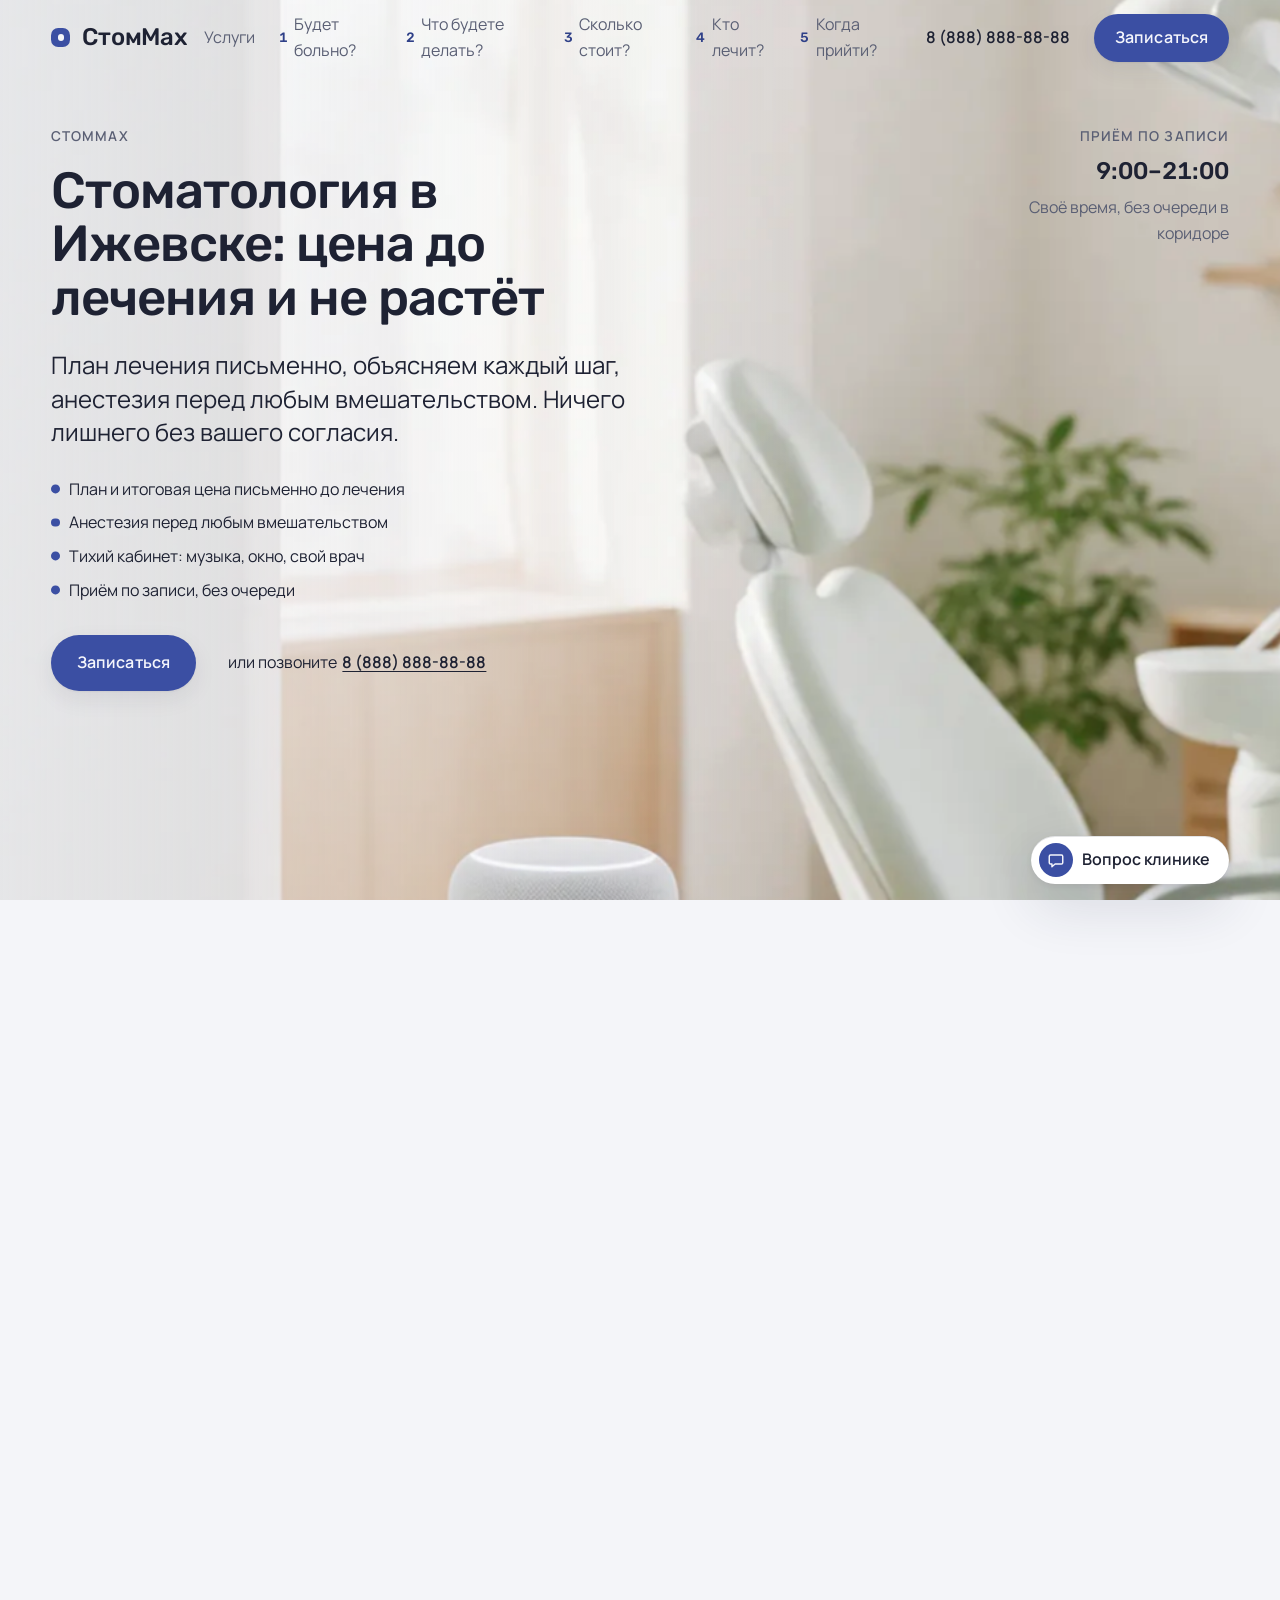
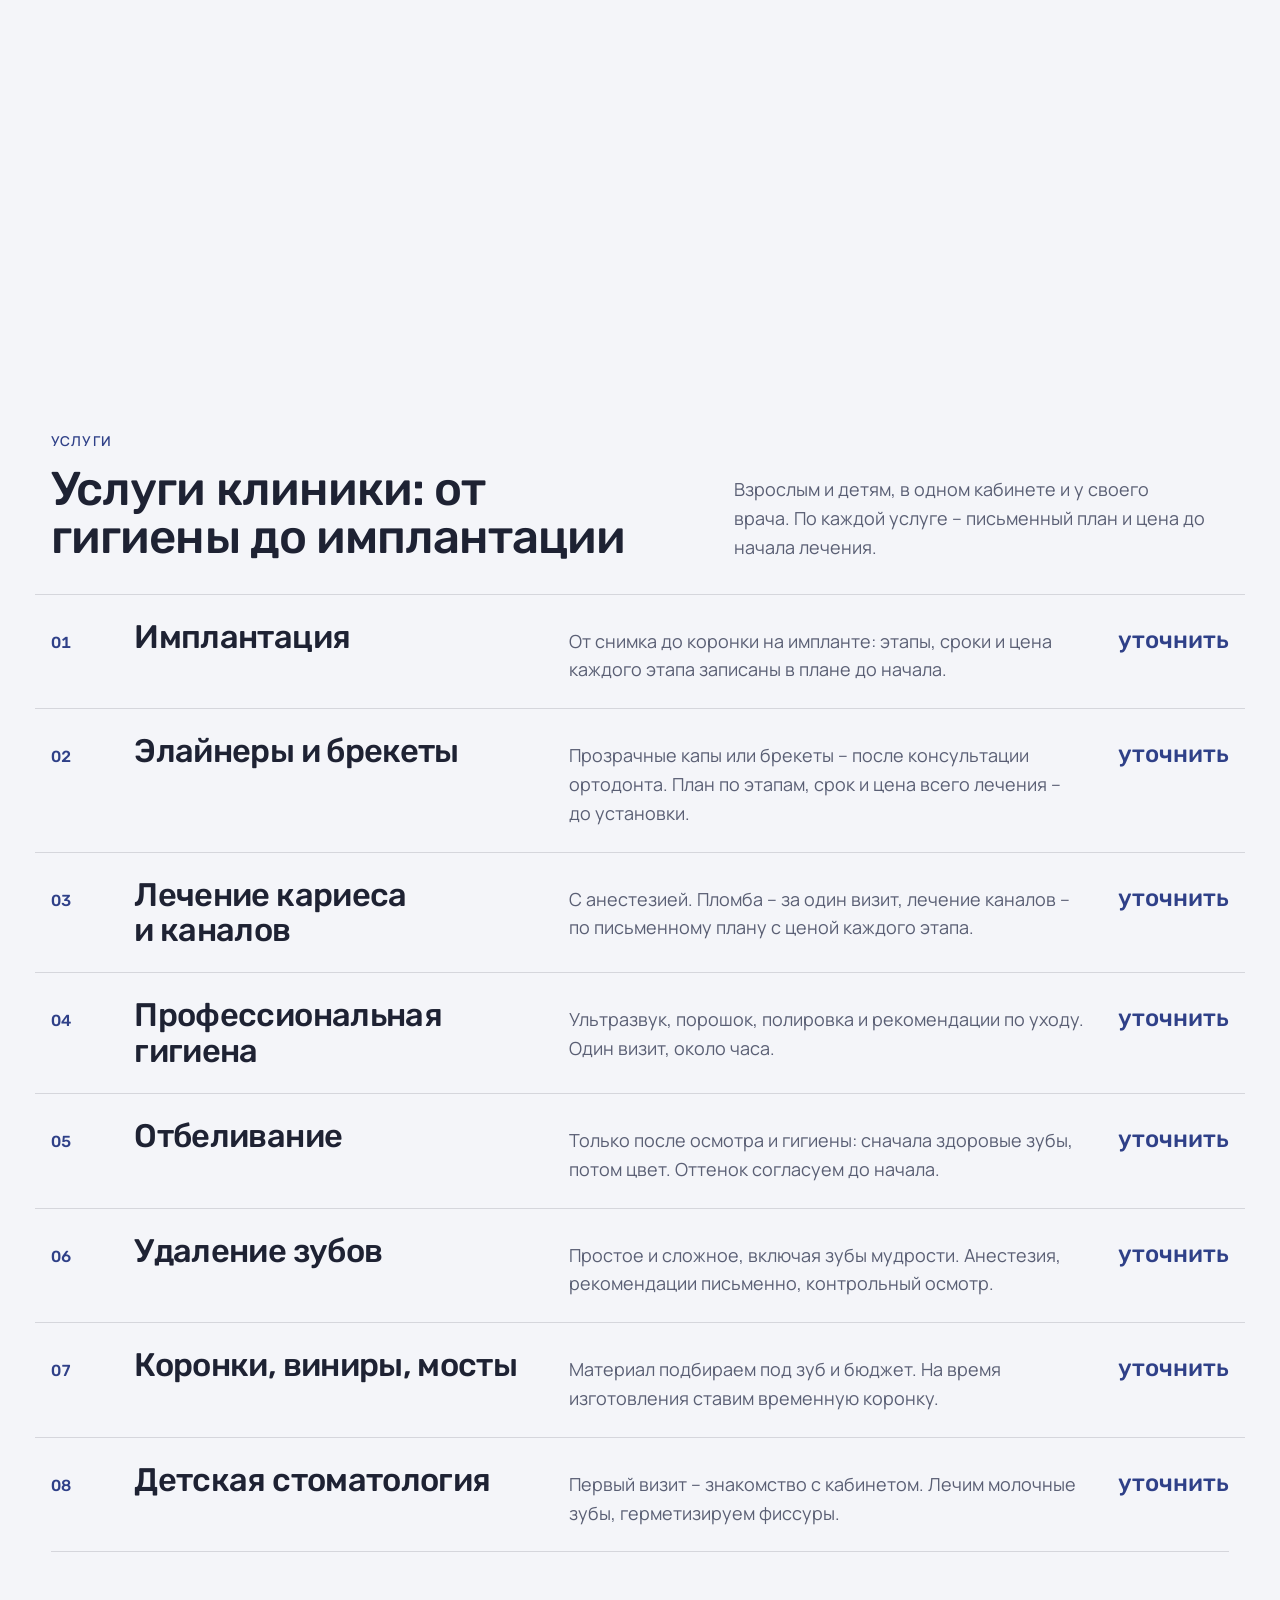
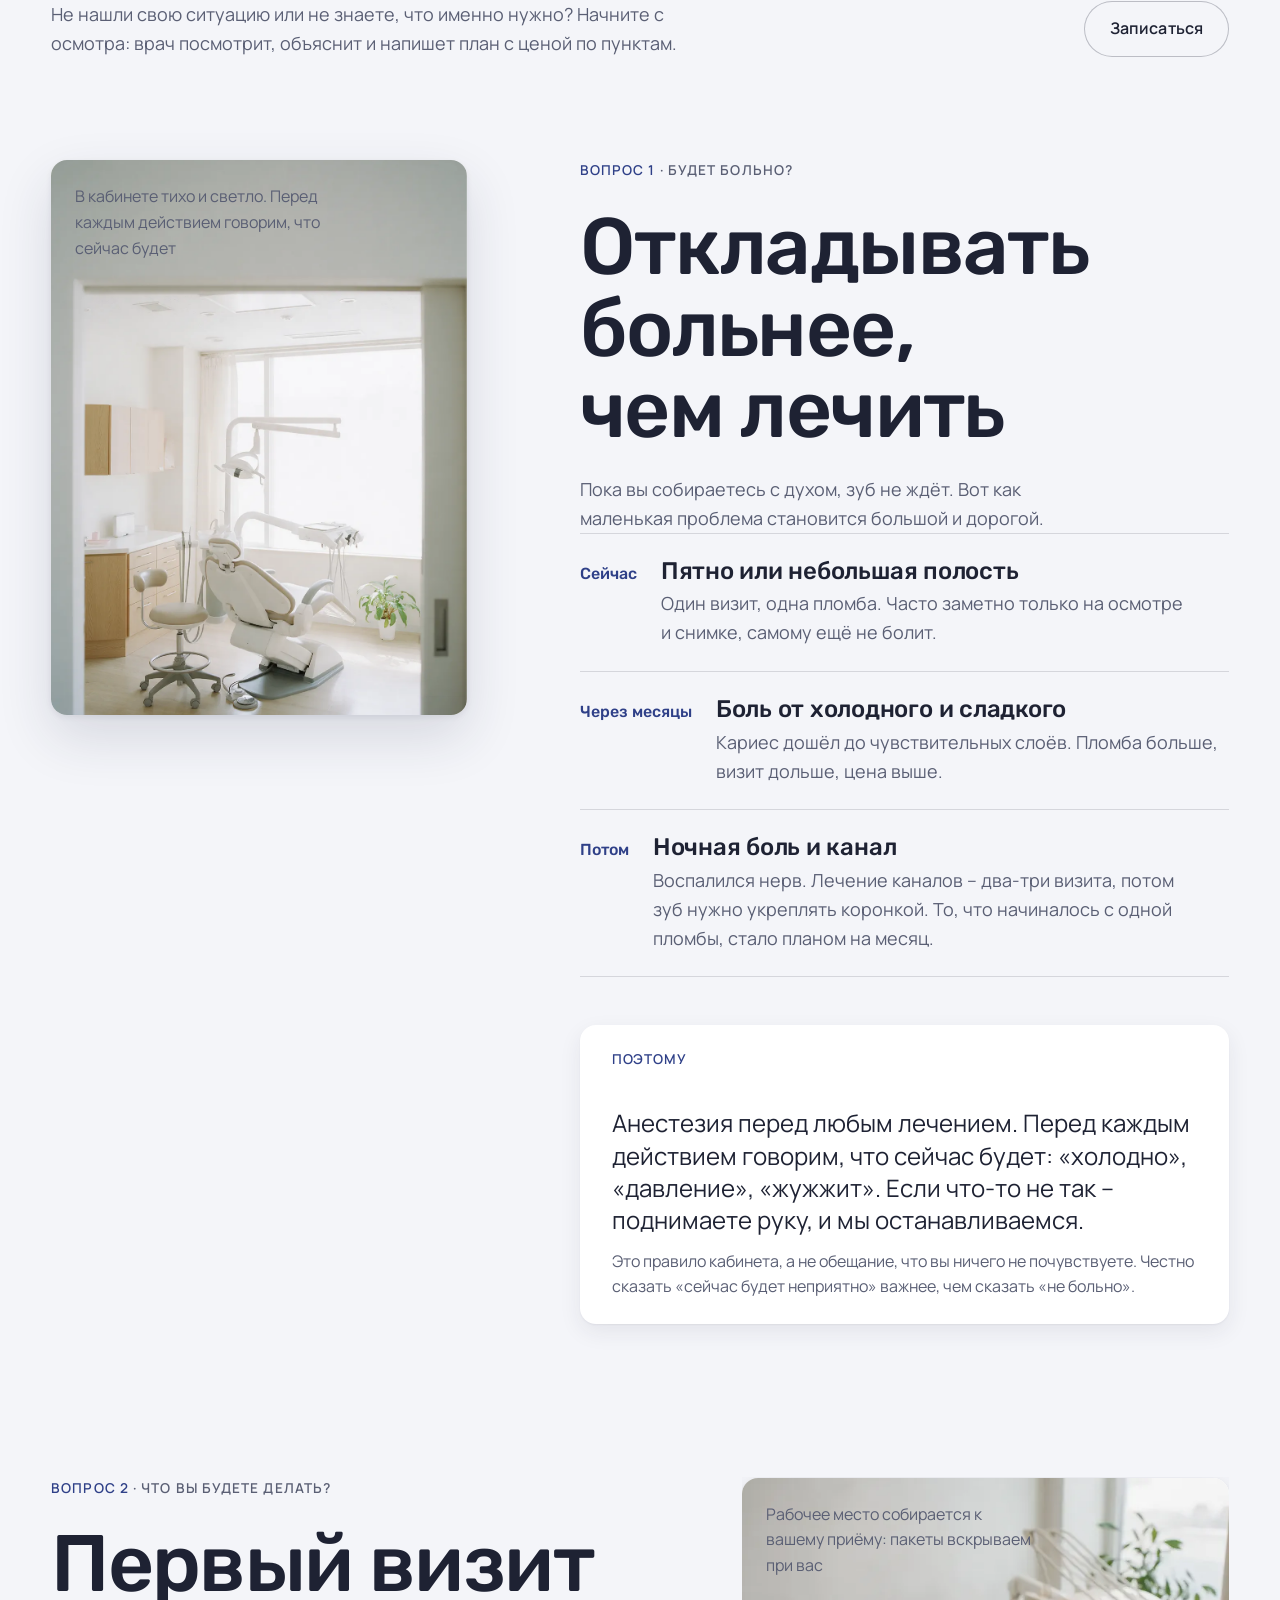
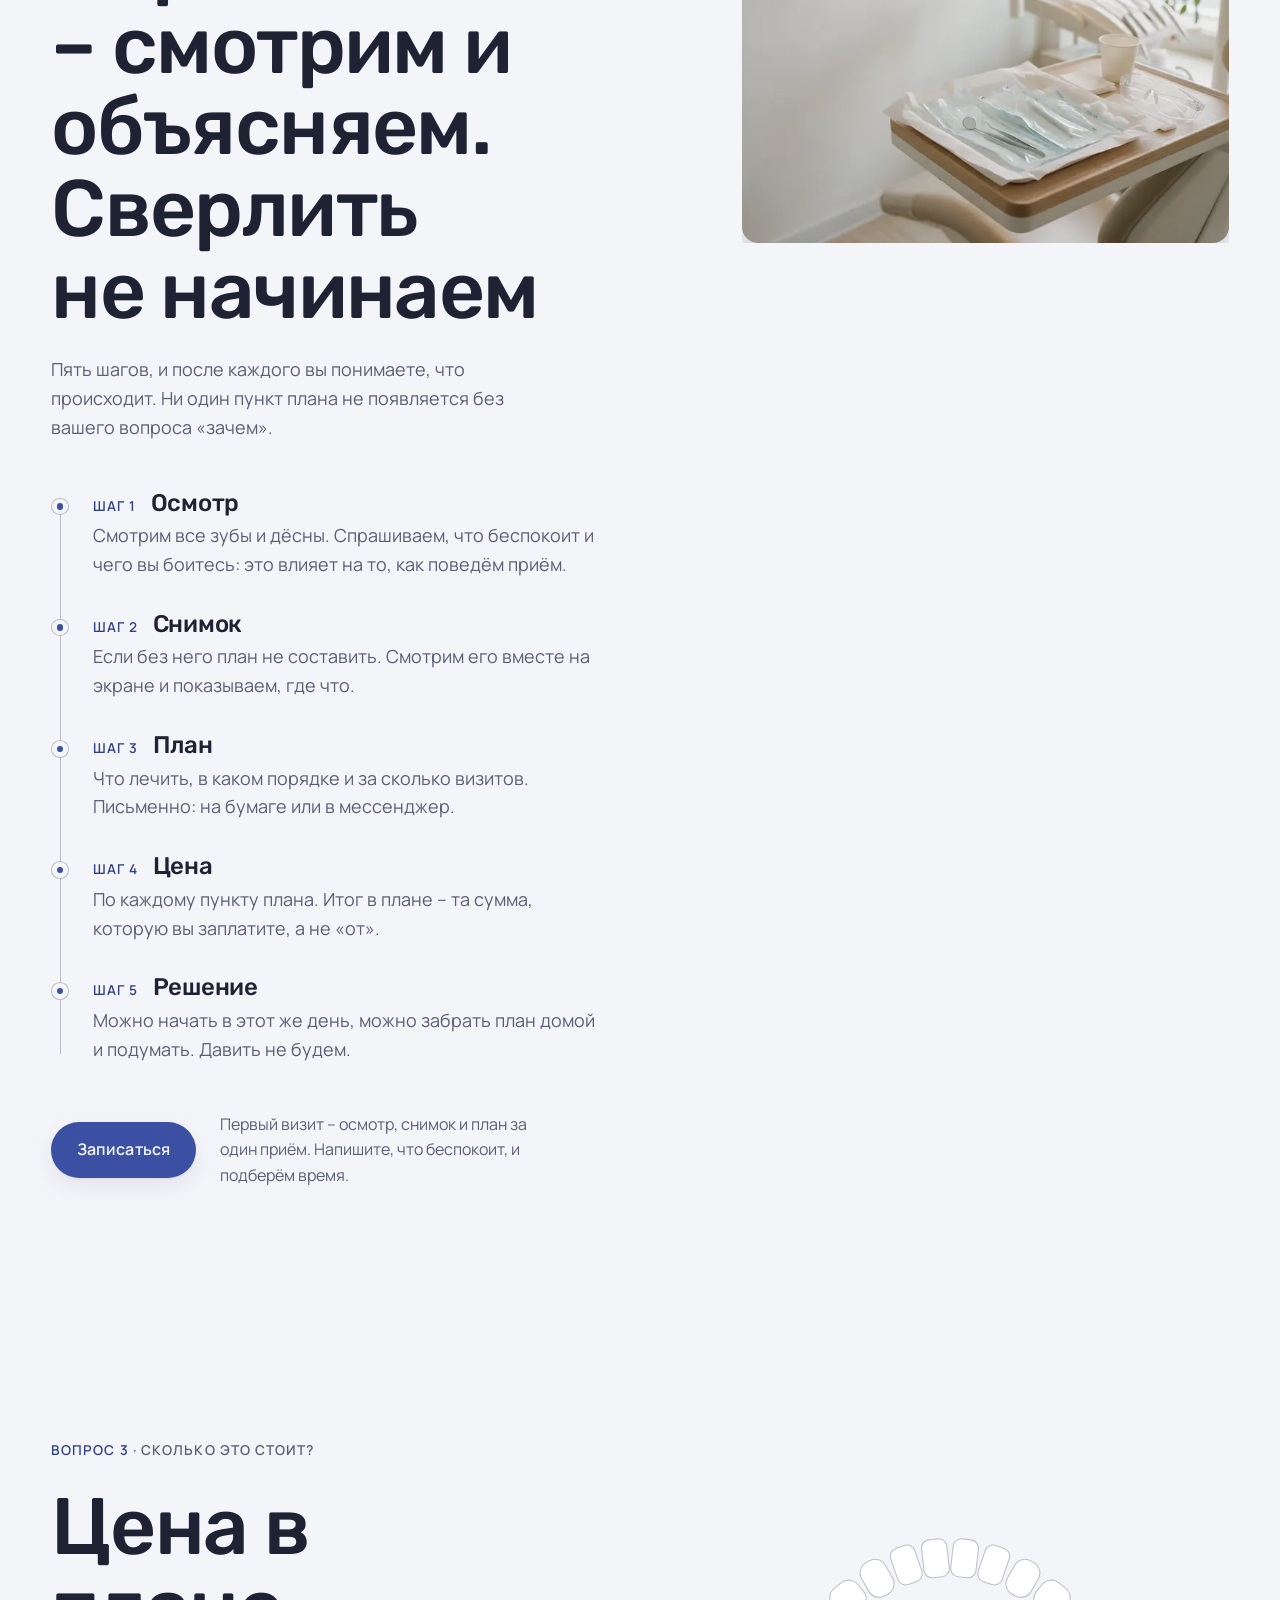
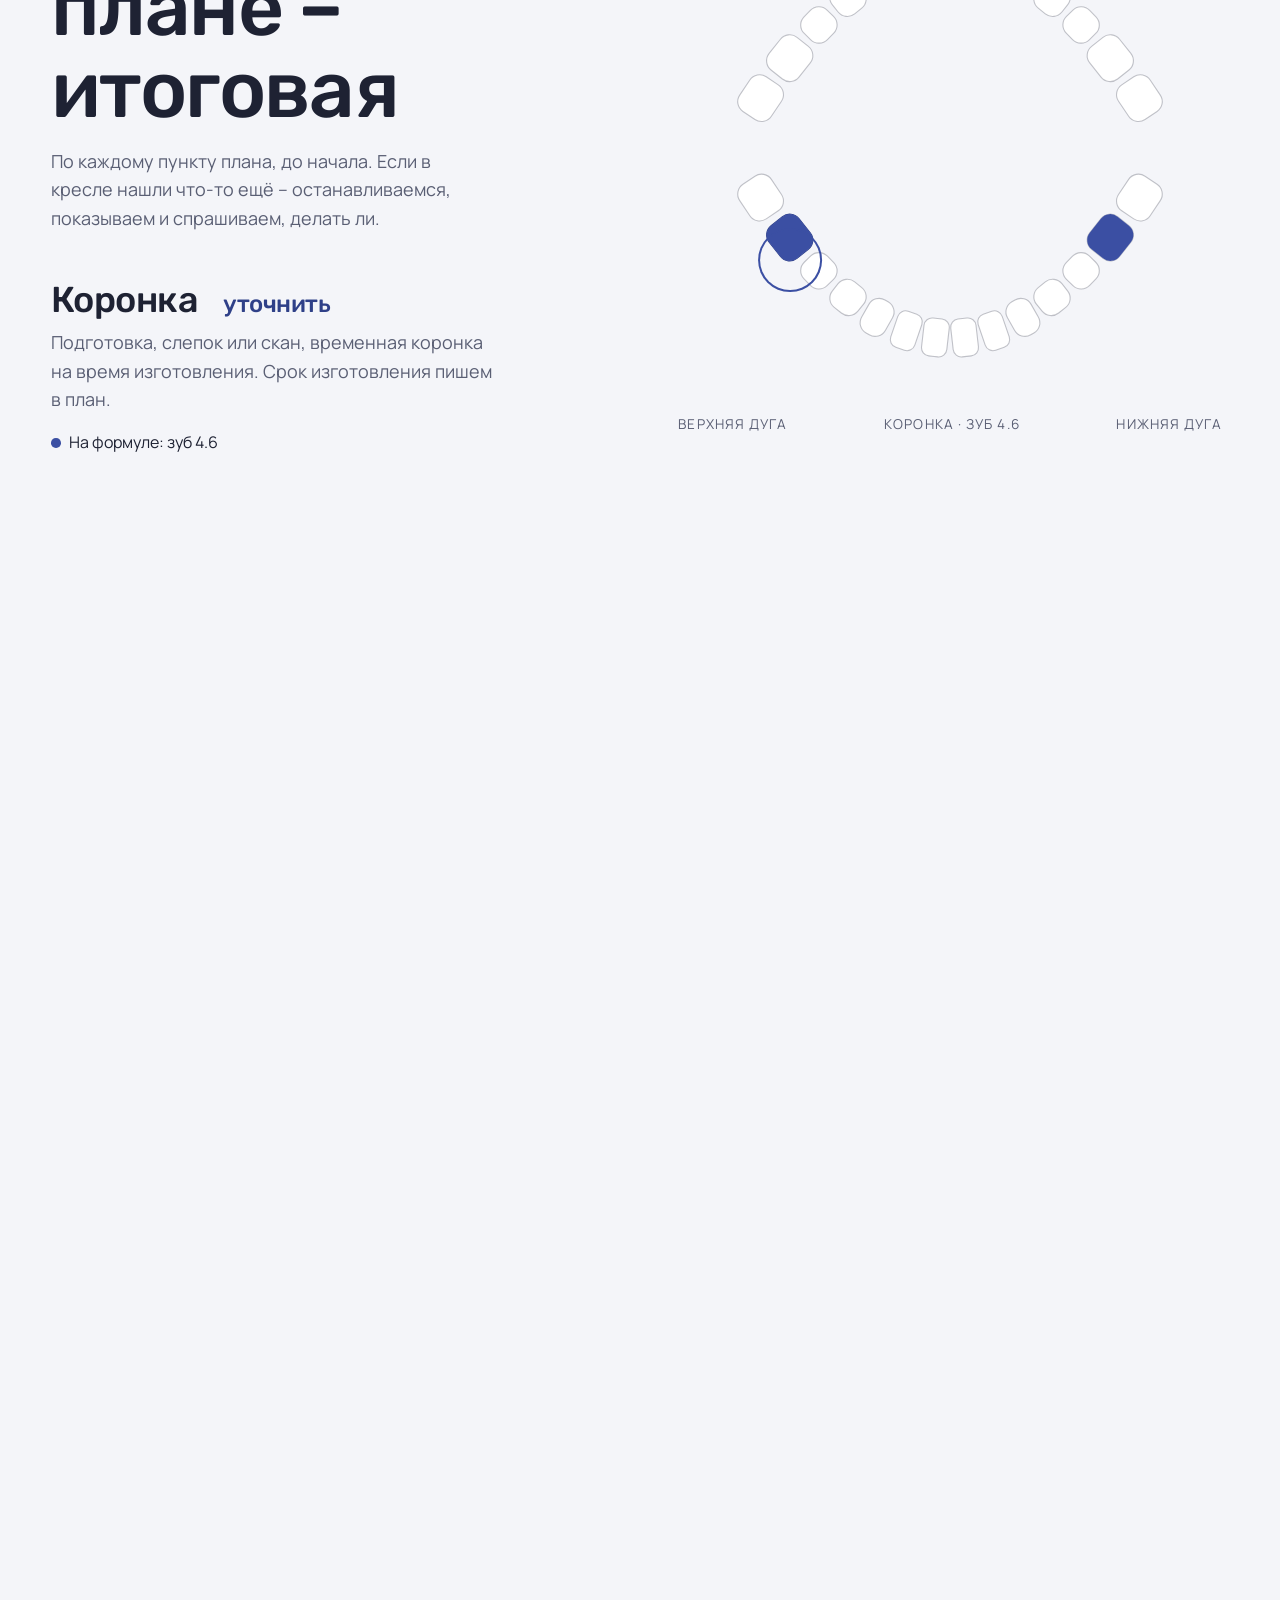
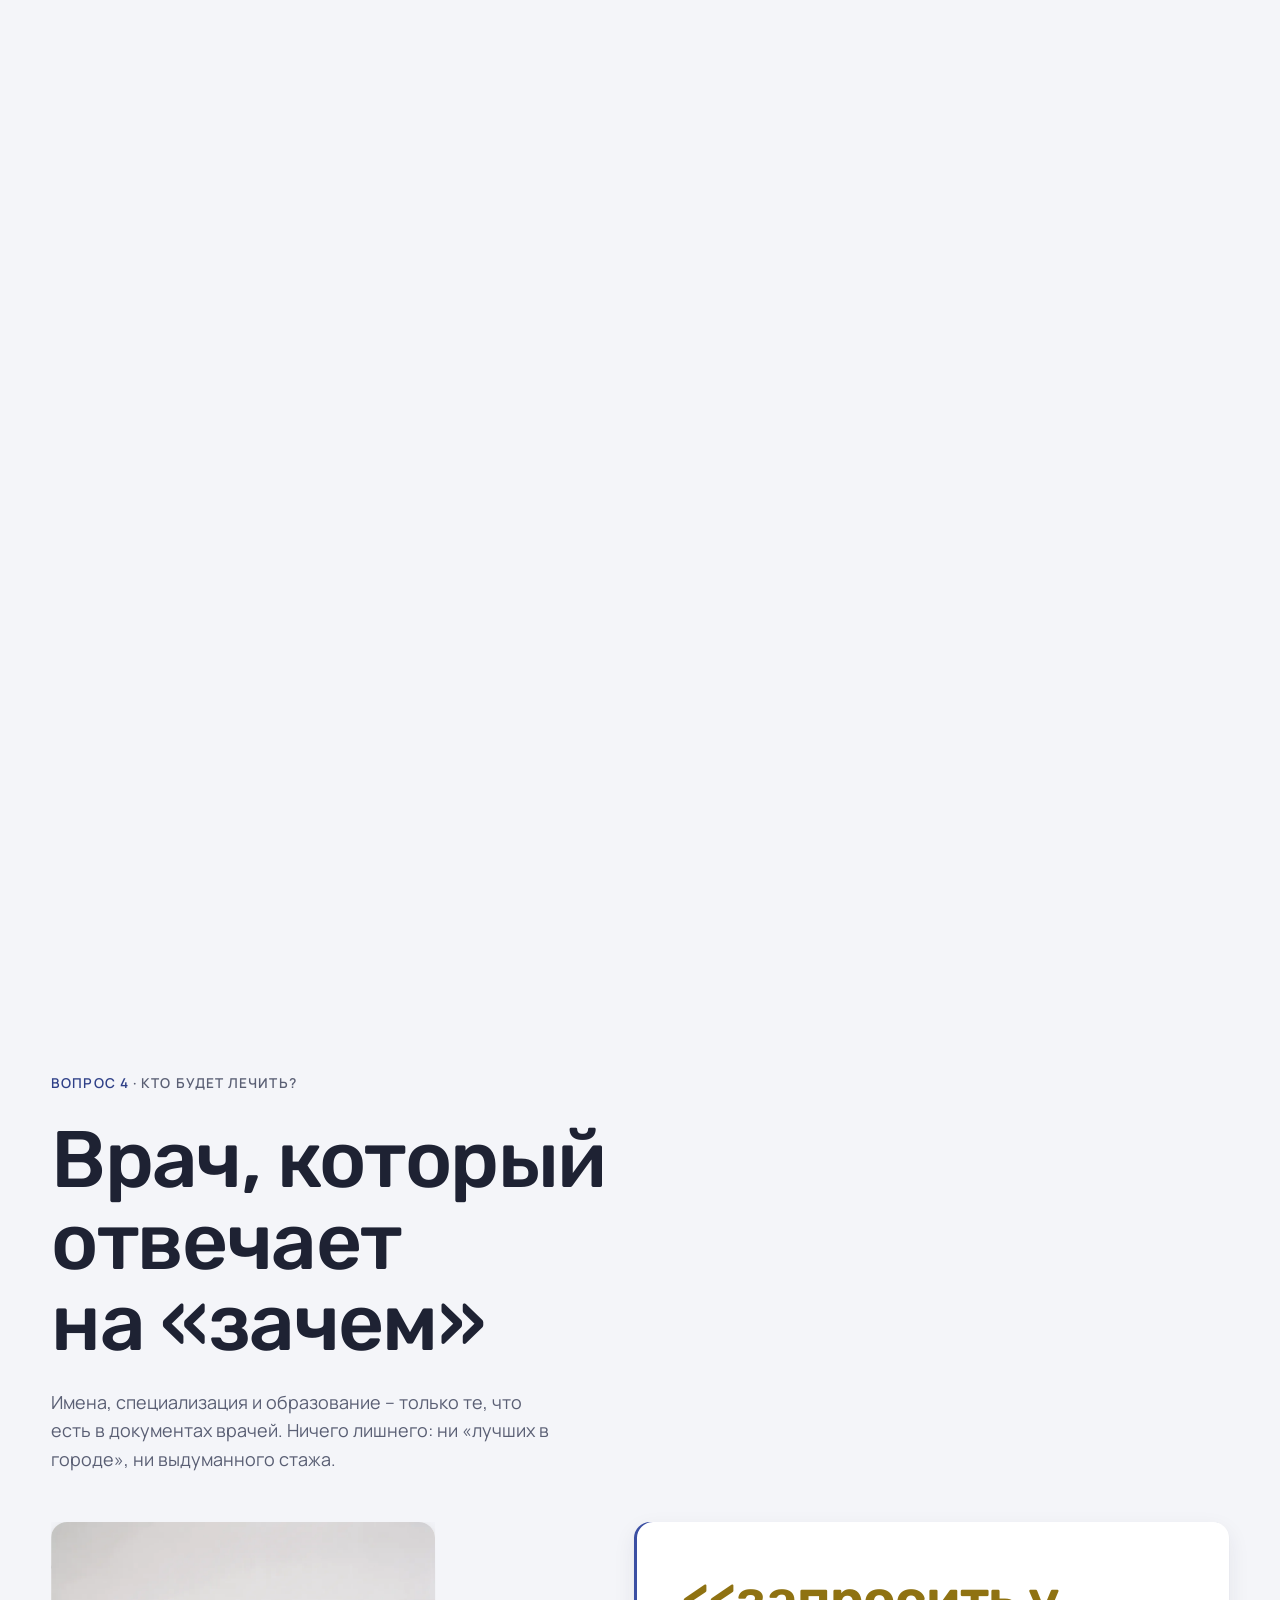
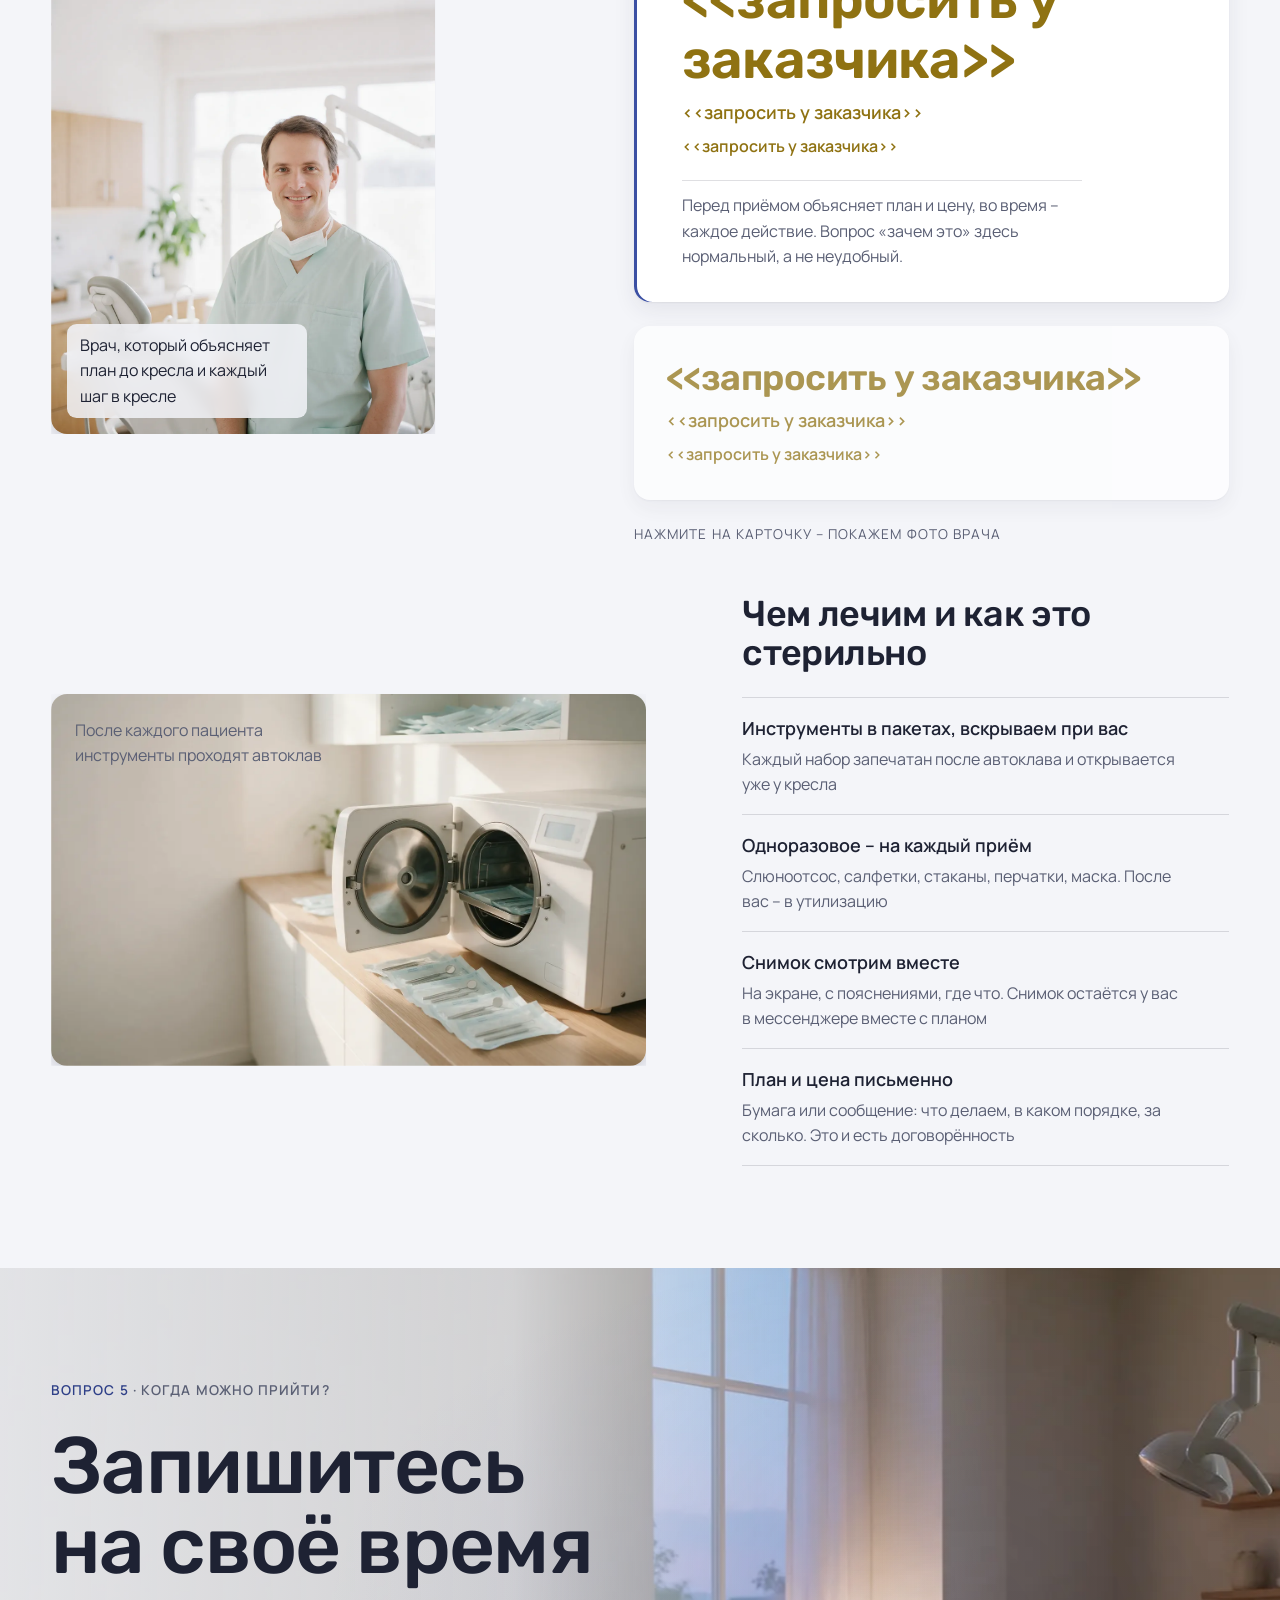
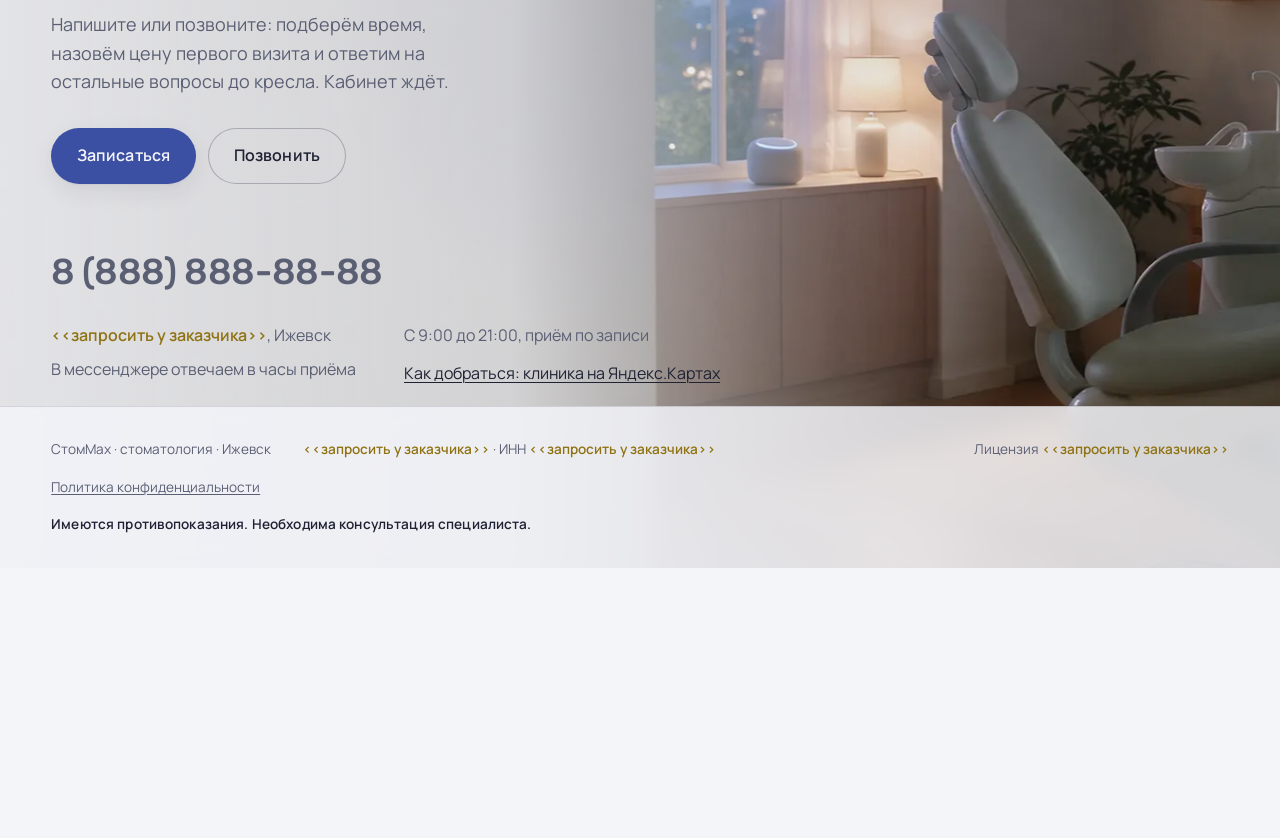
==== commit 85328405: "Подпись на первом экране: СтомМах" ====
--- a/index.html
+++ b/index.html
@@ -309,7 +309,7 @@
 coarse: COARSE
 };
 W.Vibe = Vibe;
-})();</script> <div class="v-page"> <span data-v-progress></span> <header class="bar"> <a class="bar__mark" href="#top"><i aria-hidden="true"></i>СтомМах</a> <nav class="qnav" aria-label="Пять вопросов до кресла"> <a href="#uslugi">Услуги</a> <a href="#bolno"><b>1</b>Будет больно?</a> <a href="#vizit"><b>2</b>Что будете делать?</a> <a href="#ceny"><b>3</b>Сколько стоит?</a> <a href="#vrachi"><b>4</b>Кто лечит?</a> <a href="#zapis"><b>5</b>Когда прийти?</a> </nav> <div class="bar__right"> <a class="bar__tel" href="tel:+78888888888">8 (888) 888-88-88</a> <a class="v-btn" href="#zapis" data-book>Записаться</a> </div> </header> <main> <section id="top" data-v-act="pin" data-v-span="2.2" data-v-drift="#f4f5f9" aria-label="Стоматология «СтомМах»"> <div data-v-stage> <div class="v-layer hero__back" data-v-parallax="-0.45"> <picture> <source media="(max-width: 860px)" srcset="assets/hero-m.webp"> <img id="hero-img" src="assets/hero.webp" alt="" width="1920" height="1080" fetchpriority="high" data-spk="0.5 0.545" data-spk-m="0.444 0.647"> </picture> <div class="notes" data-notes-for="hero-img" aria-hidden="true"> <span style="--delay: 0s;   --dx: -18px; --dy: -130px; --rot: -14deg; --dur: 4.2s">♪</span> <span style="--delay: 1.1s; --dx: 22px;  --dy: -150px; --rot: 12deg;  --dur: 4.6s">♫</span> <span style="--delay: 2.3s; --dx: -6px;  --dy: -115px; --rot: -6deg;  --dur: 3.9s">♪</span> <span style="--delay: 3.2s; --dx: 30px;  --dy: -140px; --rot: 16deg;  --dur: 4.4s">♩</span> <span style="--delay: 0.6s; --dx: 8px;   --dy: -165px; --rot: 8deg;   --dur: 5s">♪</span> </div> </div> <div class="hero__col" aria-hidden="true"></div> <div class="hero__note" data-v-cue="0 0.6 0" data-v-rise="0"> <span class="v-label">Приём по записи</span> <span class="v-nums">9:00–21:00</span> <span>Своё время, без очереди в коридоре</span> </div> <div class="v-copy v-copy--lead hero__copy" data-v-cue="0 0.62 0 0.1"> <span class="v-label hero__label">Стоматология «СтомМах»</span> <h1 class="v-display v-display--xl" data-v-kinetic="lines">Стоматология в Ижевске: цена до лечения и не растёт</h1> <p class="v-lede">План лечения письменно, объясняем каждый шаг, анестезия перед любым вмешательством. Ничего лишнего без вашего согласия.</p> <ul class="hero__pluses" aria-label="Почему к нам"> <li>План и итоговая цена письменно до лечения</li> <li>Анестезия перед любым вмешательством</li> <li>Тихий кабинет: музыка, окно, свой врач</li> <li>Приём по записи, без очереди</li> </ul> <div class="hero__cta"> <a class="v-btn" href="#zapis" data-book>Записаться</a> <a class="hero__tel" href="tel:+78888888888">или позвоните <b>8 (888) 888-88-88</b></a> </div> </div> <div class="v-copy v-copy--lead hero__five" data-v-cue="0.64 0.96 0.06 0.04"> <h2 class="v-display v-display--lg">Пять вопросов, которые задают до кресла</h2> <p class="v-lede">Отвечаем на них здесь, пока вы дома, а не когда вы уже в кресле с открытым ртом.</p> <ol> <li><b>1</b>Будет больно?</li> <li><b>2</b>Что вы будете делать?</li> <li><b>3</b>Сколько это стоит?</li> <li><b>4</b>Кто будет лечить?</li> <li><b>5</b>Когда можно прийти?</li> </ol> </div> </div> </section> <section class="v-section v-section--tight" data-v-act="flow" data-v-drift="#ffffff" id="uslugi" aria-label="Услуги клиники"> <div class="v-wrap usl"> <div class="usl__head" data-v-in data-v-stagger="70"> <span class="v-label">Услуги</span> <h2 class="v-display v-display--lg">Услуги клиники: от гигиены до имплантации</h2> <p>Взрослым и детям, в одном кабинете и у своего врача. По каждой услуге – письменный план и цена до начала лечения.</p> </div> <ol class="usl__list" data-v-in data-v-stagger="55"> <li><h3>Имплантация</h3><p>От снимка до коронки на импланте: этапы, сроки и цена каждого этапа записаны в плане до начала.</p><span class="sum v-nums">уточнить</span></li> <li><h3>Элайнеры и брекеты</h3><p>Прозрачные капы или брекеты – после консультации ортодонта. План по этапам, срок и цена всего лечения – до установки.</p><span class="sum v-nums">уточнить</span></li> <li><h3>Лечение кариеса и каналов</h3><p>С анестезией. Пломба – за один визит, лечение каналов – по письменному плану с ценой каждого этапа.</p><span class="sum v-nums">уточнить</span></li> <li><h3>Профессиональная гигиена</h3><p>Ультразвук, порошок, полировка и рекомендации по уходу. Один визит, около часа.</p><span class="sum v-nums">уточнить</span></li> <li><h3>Отбеливание</h3><p>Только после осмотра и гигиены: сначала здоровые зубы, потом цвет. Оттенок согласуем до начала.</p><span class="sum v-nums">уточнить</span></li> <li><h3>Удаление зубов</h3><p>Простое и сложное, включая зубы мудрости. Анестезия, рекомендации письменно, контрольный осмотр.</p><span class="sum v-nums">уточнить</span></li> <li><h3>Коронки, виниры, мосты</h3><p>Материал подбираем под зуб и бюджет. На время изготовления ставим временную коронку.</p><span class="sum v-nums">уточнить</span></li> <li><h3>Детская стоматология</h3><p>Первый визит – знакомство с кабинетом. Лечим молочные зубы, герметизируем фиссуры.</p><span class="sum v-nums">уточнить</span></li> </ol> <div class="usl__foot" data-v-in data-v-in-self> <p>Не нашли свою ситуацию или не знаете, что именно нужно? Начните с осмотра: врач посмотрит, объяснит и напишет план с ценой по пунктам.</p> <a class="v-btn v-btn--ghost" href="#zapis" data-book>Записаться</a> </div> </div> </section> <section class="v-section v-section--tight" data-v-act="flow" data-v-drift="#eceef6" id="bolno" aria-label="Вопрос 1: будет больно?"> <div class="v-wrap pain"> <figure class="pain__fig"> <div class="v-layer" data-v-parallax="-0.35"> <img src="assets/cabinet.webp" alt="Светлый кабинет: кресло, лампа, окно с дневным светом, растение, всё прибрано" width="1200" height="1600" loading="lazy" decoding="async"> </div> <figcaption>В кабинете тихо и светло. Перед каждым действием говорим, что сейчас будет</figcaption> </figure> <div class="pain__copy" data-v-in data-v-stagger="70"> <span class="v-label"><span class="q">Вопрос 1</span> · Будет больно?</span> <h2 class="v-display v-display--lg">Откладывать больнее, чем лечить</h2> <p>Пока вы собираетесь с духом, зуб не ждёт. Вот как маленькая проблема становится большой и дорогой.</p> <ul class="rows"> <li><span>Сейчас</span><h3>Пятно или небольшая полость</h3><p>Один визит, одна пломба. Часто заметно только на осмотре и снимке, самому ещё не болит.</p></li> <li><span>Через месяцы</span><h3>Боль от холодного и сладкого</h3><p>Кариес дошёл до чувствительных слоёв. Пломба больше, визит дольше, цена выше.</p></li> <li><span>Потом</span><h3>Ночная боль и канал</h3><p>Воспалился нерв. Лечение каналов – два-три визита, потом зуб нужно укреплять коронкой. То, что начиналось с одной пломбы, стало планом на месяц.</p></li> </ul> <div class="turn"> <span class="v-label">Поэтому</span> <p>Анестезия перед любым лечением. Перед каждым действием говорим, что сейчас будет: «холодно», «давление», «жужжит». Если что-то не так – поднимаете руку, и мы останавливаемся.</p> <small>Это правило кабинета, а не обещание, что вы ничего не почувствуете. Честно сказать «сейчас будет неприятно» важнее, чем сказать «не больно».</small> </div> </div> </div> </section> <section class="v-section" data-v-act="flow" data-v-drift="#f4f5f9" id="vizit" aria-label="Вопрос 2: что вы будете делать?"> <div class="v-wrap visit"> <div class="visit__copy" data-v-in data-v-stagger="70"> <span class="v-label"><span class="q">Вопрос 2</span> · Что вы будете делать?</span> <h2 class="v-display v-display--lg">Первый визит – смотрим и объясняем. Сверлить не начинаем</h2> <p>Пять шагов, и после каждого вы понимаете, что происходит. Ни один пункт плана не появляется без вашего вопроса «зачем».</p> <ol class="steps"> <li><h3><small>Шаг 1</small>Осмотр</h3><p>Смотрим все зубы и дёсны. Спрашиваем, что беспокоит и чего вы боитесь: это влияет на то, как поведём приём.</p></li> <li><h3><small>Шаг 2</small>Снимок</h3><p>Если без него план не составить. Смотрим его вместе на экране и показываем, где что.</p></li> <li><h3><small>Шаг 3</small>План</h3><p>Что лечить, в каком порядке и за сколько визитов. Письменно: на бумаге или в мессенджер.</p></li> <li><h3><small>Шаг 4</small>Цена</h3><p>По каждому пункту плана. Итог в плане – та сумма, которую вы заплатите, а не «от».</p></li> <li><h3><small>Шаг 5</small>Решение</h3><p>Можно начать в этот же день, можно забрать план домой и подумать. Давить не будем.</p></li> </ol> <div class="cta"> <a class="v-btn" href="#zapis" data-book>Записаться</a> <span>Первый визит – осмотр, снимок и план за один приём. Напишите, что беспокоит, и подберём время.</span> </div> </div> <figure class="visit__fig" data-v-reveal="left" data-v-reveal-at="0.1 0.42"> <img src="assets/workplace.webp" srcset="assets/workplace-900.webp 900w, assets/workplace.webp 1600w" sizes="(max-width: 860px) 100vw, 42vw" alt="Рабочее место к приёму: лоток с инструментами в запечатанных пакетах у кресла, окно, растение" width="1600" height="900" loading="lazy" decoding="async"> <figcaption>Рабочее место собирается к вашему приёму: пакеты вскрываем при вас</figcaption> </figure> </div> </section> <section id="ceny" data-v-act="pin" data-v-span="3.2" data-v-drift="#eceef6" aria-label="Вопрос 3: сколько это стоит?"> <div data-v-stage> <div class="price"> <div class="price__copy"> <div class="price__head" data-v-cue="0 1 0 0" data-v-rise="0"> <span class="v-label"><span class="q">Вопрос 3</span> · Сколько это стоит?</span> <h2 class="v-display v-display--lg">Цена в плане&nbsp;– итоговая</h2> <p>По каждому пункту плана, до начала. Если в кресле нашли что-то ещё – останавливаемся, показываем и спрашиваем, делать ли.</p> </div> <div class="price__stack"> <div class="price__item" data-v-cue="0 0.22 0 0.04"> <h3>Осмотр и план <span class="sum v-nums">уточнить</span></h3> <p>Осмотр, снимок при необходимости, план лечения письменно с ценой по пунктам.</p> <span class="where"><i aria-hidden="true"></i>На формуле: все зубы, план пишем по каждому</span> </div> <div class="price__item" data-v-cue="0.2 0.42 0.04 0.04"> <h3>Гигиена <span class="sum v-nums">уточнить</span></h3> <p>Ультразвук, порошок, полировка, рекомендации по щётке и пасте. Один визит, около часа.</p> <span class="where"><i aria-hidden="true"></i>На формуле: вся формула целиком</span> </div> <div class="price__item" data-v-cue="0.4 0.62 0.04 0.04"> <h3>Лечение кариеса <span class="sum v-nums">уточнить</span></h3> <p>Анестезия, пломба, полировка по прикусу. Один визит. Точная цена – в плане после осмотра, до начала.</p> <span class="where"><i aria-hidden="true"></i>На формуле: зуб 3.6, один визит</span> </div> <div class="price__item" data-v-cue="0.6 0.82 0.04 0.04"> <h3>Удаление <span class="sum v-nums">уточнить</span></h3> <p>Анестезия, удаление, рекомендации письменно. Сложное удаление – цена после снимка и тоже до начала.</p> <span class="where"><i aria-hidden="true"></i>На формуле: зуб 2.6</span> </div> <div class="price__item" data-v-cue="0.8 1 0.04 0"> <h3>Коронка <span class="sum v-nums">уточнить</span></h3> <p>Подготовка, слепок или скан, временная коронка на время изготовления. Срок изготовления пишем в план.</p> <span class="where"><i aria-hidden="true"></i>На формуле: зуб 4.6</span> </div> </div> </div> <div class="chart" id="chart" aria-hidden="false"> <svg class="chart__svg" viewBox="0 0 600 560" xmlns="http://www.w3.org/2000/svg" role="img" aria-label="Зубная формула: верхняя и нижняя дуги"> <g class="arch arch--up"> <g class="t t--m" data-n="17" style="--i:0"><rect class="t__base" x="-23" y="-21" width="46" height="42" rx="13" transform="translate(91.1 225.2) rotate(-56.1)"/><rect class="t__hi" x="-23" y="-21" width="46" height="42" rx="13" transform="translate(91.1 225.2) rotate(-56.1)"/></g> <g class="t t--m" data-n="16" style="--i:1"><rect class="t__base" x="-23" y="-21" width="46" height="42" rx="13" transform="translate(123.2 181.1) rotate(-51.5)"/><rect class="t__hi" x="-23" y="-21" width="46" height="42" rx="13" transform="translate(123.2 181.1) rotate(-51.5)"/></g> <g class="t t--p" data-n="15" style="--i:2"><rect class="t__base" x="-18" y="-18" width="36" height="36" rx="13" transform="translate(155.4 144.4) rotate(-45.8)"/><rect class="t__hi" x="-18" y="-18" width="36" height="36" rx="13" transform="translate(155.4 144.4) rotate(-45.8)"/></g> <g class="t t--p" data-n="14" style="--i:3"><rect class="t__base" x="-18" y="-18" width="36" height="36" rx="13" transform="translate(187.5 115.0) rotate(-38.7)"/><rect class="t__hi" x="-18" y="-18" width="36" height="36" rx="13" transform="translate(187.5 115.0) rotate(-38.7)"/></g> <g class="t t--c" data-n="13" style="--i:4"><rect class="t__base" x="-15" y="-21" width="30" height="42" rx="13" transform="translate(219.6 93.0) rotate(-29.7)"/><rect class="t__hi" x="-15" y="-21" width="30" height="42" rx="13" transform="translate(219.6 93.0) rotate(-29.7)"/></g> <g class="t t--i" data-n="12" style="--i:5"><rect class="t__base" x="-14" y="-21" width="28" height="42" rx="9" transform="translate(251.8 78.3) rotate(-18.9)"/><rect class="t__hi" x="-14" y="-21" width="28" height="42" rx="9" transform="translate(251.8 78.3) rotate(-18.9)"/></g> <g class="t t--i" data-n="11" style="--i:6"><rect class="t__base" x="-14" y="-21" width="28" height="42" rx="9" transform="translate(283.9 70.9) rotate(-6.5)"/><rect class="t__hi" x="-14" y="-21" width="28" height="42" rx="9" transform="translate(283.9 70.9) rotate(-6.5)"/></g> <g class="t t--i" data-n="21" style="--i:7"><rect class="t__base" x="-14" y="-21" width="28" height="42" rx="9" transform="translate(316.1 70.9) rotate(6.5)"/><rect class="t__hi" x="-14" y="-21" width="28" height="42" rx="9" transform="translate(316.1 70.9) rotate(6.5)"/></g> <g class="t t--i" data-n="22" style="--i:8"><rect class="t__base" x="-14" y="-21" width="28" height="42" rx="9" transform="translate(348.2 78.3) rotate(18.9)"/><rect class="t__hi" x="-14" y="-21" width="28" height="42" rx="9" transform="translate(348.2 78.3) rotate(18.9)"/></g> <g class="t t--c" data-n="23" style="--i:9"><rect class="t__base" x="-15" y="-21" width="30" height="42" rx="13" transform="translate(380.4 93.0) rotate(29.7)"/><rect class="t__hi" x="-15" y="-21" width="30" height="42" rx="13" transform="translate(380.4 93.0) rotate(29.7)"/></g> <g class="t t--p" data-n="24" style="--i:10"><rect class="t__base" x="-18" y="-18" width="36" height="36" rx="13" transform="translate(412.5 115.0) rotate(38.7)"/><rect class="t__hi" x="-18" y="-18" width="36" height="36" rx="13" transform="translate(412.5 115.0) rotate(38.7)"/></g> <g class="t t--p" data-n="25" style="--i:11"><rect class="t__base" x="-18" y="-18" width="36" height="36" rx="13" transform="translate(444.6 144.4) rotate(45.8)"/><rect class="t__hi" x="-18" y="-18" width="36" height="36" rx="13" transform="translate(444.6 144.4) rotate(45.8)"/></g> <g class="t t--m" data-n="26" style="--i:12"><rect class="t__base" x="-23" y="-21" width="46" height="42" rx="13" transform="translate(476.8 181.1) rotate(51.5)"/><rect class="t__hi" x="-23" y="-21" width="46" height="42" rx="13" transform="translate(476.8 181.1) rotate(51.5)"/></g> <g class="t t--m" data-n="27" style="--i:13"><rect class="t__base" x="-23" y="-21" width="46" height="42" rx="13" transform="translate(508.9 225.2) rotate(56.1)"/><rect class="t__hi" x="-23" y="-21" width="46" height="42" rx="13" transform="translate(508.9 225.2) rotate(56.1)"/></g> </g> <g class="arch arch--low"> <g class="t t--m" data-n="47" style="--i:0"><rect class="t__base" x="-23" y="-21" width="46" height="42" rx="13" transform="translate(91.1 334.8) rotate(56.1)"/><rect class="t__hi" x="-23" y="-21" width="46" height="42" rx="13" transform="translate(91.1 334.8) rotate(56.1)"/></g> <g class="t t--m" data-n="46" style="--i:1"><rect class="t__base" x="-23" y="-21" width="46" height="42" rx="13" transform="translate(123.2 378.9) rotate(51.5)"/><rect class="t__hi" x="-23" y="-21" width="46" height="42" rx="13" transform="translate(123.2 378.9) rotate(51.5)"/></g> <g class="t t--p" data-n="45" style="--i:2"><rect class="t__base" x="-18" y="-18" width="36" height="36" rx="13" transform="translate(155.4 415.6) rotate(45.8)"/><rect class="t__hi" x="-18" y="-18" width="36" height="36" rx="13" transform="translate(155.4 415.6) rotate(45.8)"/></g> <g class="t t--p" data-n="44" style="--i:3"><rect class="t__base" x="-18" y="-18" width="36" height="36" rx="13" transform="translate(187.5 445.0) rotate(38.7)"/><rect class="t__hi" x="-18" y="-18" width="36" height="36" rx="13" transform="translate(187.5 445.0) rotate(38.7)"/></g> <g class="t t--c" data-n="43" style="--i:4"><rect class="t__base" x="-15" y="-21" width="30" height="42" rx="13" transform="translate(219.6 467.0) rotate(29.7)"/><rect class="t__hi" x="-15" y="-21" width="30" height="42" rx="13" transform="translate(219.6 467.0) rotate(29.7)"/></g> <g class="t t--i" data-n="42" style="--i:5"><rect class="t__base" x="-14" y="-21" width="28" height="42" rx="9" transform="translate(251.8 481.7) rotate(18.9)"/><rect class="t__hi" x="-14" y="-21" width="28" height="42" rx="9" transform="translate(251.8 481.7) rotate(18.9)"/></g> <g class="t t--i" data-n="41" style="--i:6"><rect class="t__base" x="-14" y="-21" width="28" height="42" rx="9" transform="translate(283.9 489.1) rotate(6.5)"/><rect class="t__hi" x="-14" y="-21" width="28" height="42" rx="9" transform="translate(283.9 489.1) rotate(6.5)"/></g> <g class="t t--i" data-n="31" style="--i:7"><rect class="t__base" x="-14" y="-21" width="28" height="42" rx="9" transform="translate(316.1 489.1) rotate(-6.5)"/><rect class="t__hi" x="-14" y="-21" width="28" height="42" rx="9" transform="translate(316.1 489.1) rotate(-6.5)"/></g> <g class="t t--i" data-n="32" style="--i:8"><rect class="t__base" x="-14" y="-21" width="28" height="42" rx="9" transform="translate(348.2 481.7) rotate(-18.9)"/><rect class="t__hi" x="-14" y="-21" width="28" height="42" rx="9" transform="translate(348.2 481.7) rotate(-18.9)"/></g> <g class="t t--c" data-n="33" style="--i:9"><rect class="t__base" x="-15" y="-21" width="30" height="42" rx="13" transform="translate(380.4 467.0) rotate(-29.7)"/><rect class="t__hi" x="-15" y="-21" width="30" height="42" rx="13" transform="translate(380.4 467.0) rotate(-29.7)"/></g> <g class="t t--p" data-n="34" style="--i:10"><rect class="t__base" x="-18" y="-18" width="36" height="36" rx="13" transform="translate(412.5 445.0) rotate(-38.7)"/><rect class="t__hi" x="-18" y="-18" width="36" height="36" rx="13" transform="translate(412.5 445.0) rotate(-38.7)"/></g> <g class="t t--p" data-n="35" style="--i:11"><rect class="t__base" x="-18" y="-18" width="36" height="36" rx="13" transform="translate(444.6 415.6) rotate(-45.8)"/><rect class="t__hi" x="-18" y="-18" width="36" height="36" rx="13" transform="translate(444.6 415.6) rotate(-45.8)"/></g> <g class="t t--m" data-n="36" style="--i:12"><rect class="t__base" x="-23" y="-21" width="46" height="42" rx="13" transform="translate(476.8 378.9) rotate(-51.5)"/><rect class="t__hi" x="-23" y="-21" width="46" height="42" rx="13" transform="translate(476.8 378.9) rotate(-51.5)"/></g> <g class="t t--m" data-n="37" style="--i:13"><rect class="t__base" x="-23" y="-21" width="46" height="42" rx="13" transform="translate(508.9 334.8) rotate(-56.1)"/><rect class="t__hi" x="-23" y="-21" width="46" height="42" rx="13" transform="translate(508.9 334.8) rotate(-56.1)"/></g> </g> </svg> <span class="ring" id="ring" aria-hidden="true"></span> <div class="chart__cap"><span>Верхняя дуга</span><span id="chart-cap">Осмотр · весь ряд</span><span>Нижняя дуга</span></div> </div> </div> </div> </section> <section class="v-section" data-v-act="flow" data-v-drift="#f4f5f9" id="vrachi" aria-label="Вопрос 4: кто будет лечить?"> <div class="v-wrap"> <div class="who__head" data-v-in data-v-stagger="70"> <span class="v-label"><span class="q">Вопрос 4</span> · Кто будет лечить?</span> <h2 class="v-display v-display--lg">Врач, который отвечает на «зачем»</h2> <p>Имена, специализация и образование – только те, что есть в документах врачей. Ничего лишнего: ни «лучших в городе», ни выдуманного стажа.</p> </div> <div class="who" id="who" data-doc="1"> <figure class="who__fig" data-v-reveal="up" data-v-reveal-at="0.12 0.5"> <img class="who__ph who__ph--1" src="assets/doctor.webp" alt="Врач у кресла в светлом кабинете, лицом к пациенту, спокойная улыбка" width="1200" height="1600" loading="lazy" decoding="async"> <img class="who__ph who__ph--2" src="assets/doctor-2-work.webp" alt="<span class="todo">&lt;&lt;запросить у заказчика&gt;&gt;</span> за работой у стоматологического кресла" width="1200" height="1600" loading="lazy" decoding="async"> <figcaption>Врач, который объясняет план до кресла и каждый шаг в кресле</figcaption> </figure> <div class="docs" data-v-in data-v-stagger="90"> <article class="doc doc--lead is-on" data-v-tilt="4" data-doc="1" role="button" tabindex="0" aria-pressed="true" aria-controls="who"> <b><span class="todo">&lt;&lt;запросить у заказчика&gt;&gt;</span></b> <span class="spec"><span class="todo">&lt;&lt;запросить у заказчика&gt;&gt;</span></span> <span class="edu"><span class="todo">&lt;&lt;запросить у заказчика&gt;&gt;</span></span> <p class="says">Перед приёмом объясняет план и цену, во время – каждое действие. Вопрос «зачем это» здесь нормальный, а не неудобный.</p> </article> <article class="doc" data-v-tilt="4" data-doc="2" role="button" tabindex="0" aria-pressed="false" aria-controls="who"> <b><span class="todo">&lt;&lt;запросить у заказчика&gt;&gt;</span></b> <span class="spec"><span class="todo">&lt;&lt;запросить у заказчика&gt;&gt;</span></span> <span class="edu"><span class="todo">&lt;&lt;запросить у заказчика&gt;&gt;</span></span> </article> <p class="docs__hint" aria-hidden="true">Нажмите на карточку – покажем фото врача</p> </div> </div> <div class="clean"> <figure class="clean__fig" data-v-reveal="left" data-v-reveal-at="0.12 0.5"> <img src="assets/steril.webp" alt="Стерилизационная: автоклав с открытой дверцей, инструменты в запечатанных пакетах на полке и столе" width="1600" height="900" loading="lazy" decoding="async"> <figcaption>После каждого пациента инструменты проходят автоклав</figcaption> </figure> <div class="clean__copy" data-v-in data-v-stagger="70"> <h3>Чем лечим и как это стерильно</h3> <ul class="facts"> <li><b>Инструменты в пакетах, вскрываем при вас</b><span>Каждый набор запечатан после автоклава и открывается уже у кресла</span></li> <li><b>Одноразовое – на каждый приём</b><span>Слюноотсос, салфетки, стаканы, перчатки, маска. После вас – в утилизацию</span></li> <li><b>Снимок смотрим вместе</b><span>На экране, с пояснениями, где что. Снимок остаётся у вас в мессенджере вместе с планом</span></li> <li><b>План и цена письменно</b><span>Бумага или сообщение: что делаем, в каком порядке, за сколько. Это и есть договорённость</span></li> </ul> </div> </div> </div> </section> <section data-v-act="pin" data-v-span="1.3" data-v-drift="#f4f5f9" id="zapis" aria-label="Вопрос 5: когда можно прийти?"> <div data-v-stage> <div class="v-layer close__back" data-v-parallax="-0.3"> <img id="final-img" src="assets/final.webp" alt="" width="1920" height="1080" loading="lazy" decoding="async" data-spk="0.51 0.507" data-spk-m="0.51 0.507"> <div class="notes" data-notes-for="final-img" aria-hidden="true"> <span style="--delay: 0s;   --dx: -16px; --dy: -120px; --rot: -12deg; --dur: 4.4s">♪</span> <span style="--delay: 1.5s; --dx: 20px;  --dy: -140px; --rot: 10deg;  --dur: 4.8s">♫</span> <span style="--delay: 3s;   --dx: 4px;   --dy: -110px; --rot: -6deg;  --dur: 4.1s">♪</span> </div> </div> <div class="close__col" aria-hidden="true"></div> <div class="close" data-v-spotlight> <div class="close__inner"> <div data-v-cue="0.04"> <span class="v-label"><span class="q">Вопрос 5</span> · Когда можно прийти?</span> <h2 class="v-display v-display--xl">Запишитесь на своё время</h2> <p>Напишите или позвоните: подберём время, назовём цену первого визита и ответим на остальные вопросы до кресла. Кабинет ждёт.</p> <div class="close__btns"> <a class="v-btn" href="#zapis" data-book data-v-magnet="0.22" data-v-rise="0">Записаться</a> <a class="v-btn v-btn--ghost" href="tel:+78888888888">Позвонить</a> </div> </div> <div class="close__meta" data-v-cue="0.1"> <a class="close__tel" href="tel:+78888888888">8 (888) 888-88-88</a> <span><b><span class="todo">&lt;&lt;запросить у заказчика&gt;&gt;</span></b>, Ижевск</span> <span>С 9:00 до 21:00, приём по записи</span> <span>В мессенджере отвечаем в часы приёма</span> <a href="#" target="_blank" rel="noopener">Как добраться: клиника на Яндекс.Картах</a> </div> </div> <footer class="foot"> <span>СтомМах · стоматология · Ижевск</span> <span class="foot__more" data-slot-optional><span class="todo">&lt;&lt;запросить у заказчика&gt;&gt;</span> · ИНН <span class="todo">&lt;&lt;запросить у заказчика&gt;&gt;</span></span> <span>Лицензия <span class="todo">&lt;&lt;запросить у заказчика&gt;&gt;</span></span> <a href="assets/privacy.html" target="_blank" rel="noopener">Политика конфиденциальности</a> <span class="foot__warn">Имеются противопоказания. Необходима консультация специалиста.</span> </footer> </div> </div> </section> </main> </div> <script>
+})();</script> <div class="v-page"> <span data-v-progress></span> <header class="bar"> <a class="bar__mark" href="#top"><i aria-hidden="true"></i>СтомМах</a> <nav class="qnav" aria-label="Пять вопросов до кресла"> <a href="#uslugi">Услуги</a> <a href="#bolno"><b>1</b>Будет больно?</a> <a href="#vizit"><b>2</b>Что будете делать?</a> <a href="#ceny"><b>3</b>Сколько стоит?</a> <a href="#vrachi"><b>4</b>Кто лечит?</a> <a href="#zapis"><b>5</b>Когда прийти?</a> </nav> <div class="bar__right"> <a class="bar__tel" href="tel:+78888888888">8 (888) 888-88-88</a> <a class="v-btn" href="#zapis" data-book>Записаться</a> </div> </header> <main> <section id="top" data-v-act="pin" data-v-span="2.2" data-v-drift="#f4f5f9" aria-label="Стоматология «СтомМах»"> <div data-v-stage> <div class="v-layer hero__back" data-v-parallax="-0.45"> <picture> <source media="(max-width: 860px)" srcset="assets/hero-m.webp"> <img id="hero-img" src="assets/hero.webp" alt="" width="1920" height="1080" fetchpriority="high" data-spk="0.5 0.545" data-spk-m="0.444 0.647"> </picture> <div class="notes" data-notes-for="hero-img" aria-hidden="true"> <span style="--delay: 0s;   --dx: -18px; --dy: -130px; --rot: -14deg; --dur: 4.2s">♪</span> <span style="--delay: 1.1s; --dx: 22px;  --dy: -150px; --rot: 12deg;  --dur: 4.6s">♫</span> <span style="--delay: 2.3s; --dx: -6px;  --dy: -115px; --rot: -6deg;  --dur: 3.9s">♪</span> <span style="--delay: 3.2s; --dx: 30px;  --dy: -140px; --rot: 16deg;  --dur: 4.4s">♩</span> <span style="--delay: 0.6s; --dx: 8px;   --dy: -165px; --rot: 8deg;   --dur: 5s">♪</span> </div> </div> <div class="hero__col" aria-hidden="true"></div> <div class="hero__note" data-v-cue="0 0.6 0" data-v-rise="0"> <span class="v-label">Приём по записи</span> <span class="v-nums">9:00–21:00</span> <span>Своё время, без очереди в коридоре</span> </div> <div class="v-copy v-copy--lead hero__copy" data-v-cue="0 0.62 0 0.1"> <span class="v-label hero__label">СтомМах</span> <h1 class="v-display v-display--xl" data-v-kinetic="lines">Стоматология в Ижевске: цена до лечения и не растёт</h1> <p class="v-lede">План лечения письменно, объясняем каждый шаг, анестезия перед любым вмешательством. Ничего лишнего без вашего согласия.</p> <ul class="hero__pluses" aria-label="Почему к нам"> <li>План и итоговая цена письменно до лечения</li> <li>Анестезия перед любым вмешательством</li> <li>Тихий кабинет: музыка, окно, свой врач</li> <li>Приём по записи, без очереди</li> </ul> <div class="hero__cta"> <a class="v-btn" href="#zapis" data-book>Записаться</a> <a class="hero__tel" href="tel:+78888888888">или позвоните <b>8 (888) 888-88-88</b></a> </div> </div> <div class="v-copy v-copy--lead hero__five" data-v-cue="0.64 0.96 0.06 0.04"> <h2 class="v-display v-display--lg">Пять вопросов, которые задают до кресла</h2> <p class="v-lede">Отвечаем на них здесь, пока вы дома, а не когда вы уже в кресле с открытым ртом.</p> <ol> <li><b>1</b>Будет больно?</li> <li><b>2</b>Что вы будете делать?</li> <li><b>3</b>Сколько это стоит?</li> <li><b>4</b>Кто будет лечить?</li> <li><b>5</b>Когда можно прийти?</li> </ol> </div> </div> </section> <section class="v-section v-section--tight" data-v-act="flow" data-v-drift="#ffffff" id="uslugi" aria-label="Услуги клиники"> <div class="v-wrap usl"> <div class="usl__head" data-v-in data-v-stagger="70"> <span class="v-label">Услуги</span> <h2 class="v-display v-display--lg">Услуги клиники: от гигиены до имплантации</h2> <p>Взрослым и детям, в одном кабинете и у своего врача. По каждой услуге – письменный план и цена до начала лечения.</p> </div> <ol class="usl__list" data-v-in data-v-stagger="55"> <li><h3>Имплантация</h3><p>От снимка до коронки на импланте: этапы, сроки и цена каждого этапа записаны в плане до начала.</p><span class="sum v-nums">уточнить</span></li> <li><h3>Элайнеры и брекеты</h3><p>Прозрачные капы или брекеты – после консультации ортодонта. План по этапам, срок и цена всего лечения – до установки.</p><span class="sum v-nums">уточнить</span></li> <li><h3>Лечение кариеса и каналов</h3><p>С анестезией. Пломба – за один визит, лечение каналов – по письменному плану с ценой каждого этапа.</p><span class="sum v-nums">уточнить</span></li> <li><h3>Профессиональная гигиена</h3><p>Ультразвук, порошок, полировка и рекомендации по уходу. Один визит, около часа.</p><span class="sum v-nums">уточнить</span></li> <li><h3>Отбеливание</h3><p>Только после осмотра и гигиены: сначала здоровые зубы, потом цвет. Оттенок согласуем до начала.</p><span class="sum v-nums">уточнить</span></li> <li><h3>Удаление зубов</h3><p>Простое и сложное, включая зубы мудрости. Анестезия, рекомендации письменно, контрольный осмотр.</p><span class="sum v-nums">уточнить</span></li> <li><h3>Коронки, виниры, мосты</h3><p>Материал подбираем под зуб и бюджет. На время изготовления ставим временную коронку.</p><span class="sum v-nums">уточнить</span></li> <li><h3>Детская стоматология</h3><p>Первый визит – знакомство с кабинетом. Лечим молочные зубы, герметизируем фиссуры.</p><span class="sum v-nums">уточнить</span></li> </ol> <div class="usl__foot" data-v-in data-v-in-self> <p>Не нашли свою ситуацию или не знаете, что именно нужно? Начните с осмотра: врач посмотрит, объяснит и напишет план с ценой по пунктам.</p> <a class="v-btn v-btn--ghost" href="#zapis" data-book>Записаться</a> </div> </div> </section> <section class="v-section v-section--tight" data-v-act="flow" data-v-drift="#eceef6" id="bolno" aria-label="Вопрос 1: будет больно?"> <div class="v-wrap pain"> <figure class="pain__fig"> <div class="v-layer" data-v-parallax="-0.35"> <img src="assets/cabinet.webp" alt="Светлый кабинет: кресло, лампа, окно с дневным светом, растение, всё прибрано" width="1200" height="1600" loading="lazy" decoding="async"> </div> <figcaption>В кабинете тихо и светло. Перед каждым действием говорим, что сейчас будет</figcaption> </figure> <div class="pain__copy" data-v-in data-v-stagger="70"> <span class="v-label"><span class="q">Вопрос 1</span> · Будет больно?</span> <h2 class="v-display v-display--lg">Откладывать больнее, чем лечить</h2> <p>Пока вы собираетесь с духом, зуб не ждёт. Вот как маленькая проблема становится большой и дорогой.</p> <ul class="rows"> <li><span>Сейчас</span><h3>Пятно или небольшая полость</h3><p>Один визит, одна пломба. Часто заметно только на осмотре и снимке, самому ещё не болит.</p></li> <li><span>Через месяцы</span><h3>Боль от холодного и сладкого</h3><p>Кариес дошёл до чувствительных слоёв. Пломба больше, визит дольше, цена выше.</p></li> <li><span>Потом</span><h3>Ночная боль и канал</h3><p>Воспалился нерв. Лечение каналов – два-три визита, потом зуб нужно укреплять коронкой. То, что начиналось с одной пломбы, стало планом на месяц.</p></li> </ul> <div class="turn"> <span class="v-label">Поэтому</span> <p>Анестезия перед любым лечением. Перед каждым действием говорим, что сейчас будет: «холодно», «давление», «жужжит». Если что-то не так – поднимаете руку, и мы останавливаемся.</p> <small>Это правило кабинета, а не обещание, что вы ничего не почувствуете. Честно сказать «сейчас будет неприятно» важнее, чем сказать «не больно».</small> </div> </div> </div> </section> <section class="v-section" data-v-act="flow" data-v-drift="#f4f5f9" id="vizit" aria-label="Вопрос 2: что вы будете делать?"> <div class="v-wrap visit"> <div class="visit__copy" data-v-in data-v-stagger="70"> <span class="v-label"><span class="q">Вопрос 2</span> · Что вы будете делать?</span> <h2 class="v-display v-display--lg">Первый визит – смотрим и объясняем. Сверлить не начинаем</h2> <p>Пять шагов, и после каждого вы понимаете, что происходит. Ни один пункт плана не появляется без вашего вопроса «зачем».</p> <ol class="steps"> <li><h3><small>Шаг 1</small>Осмотр</h3><p>Смотрим все зубы и дёсны. Спрашиваем, что беспокоит и чего вы боитесь: это влияет на то, как поведём приём.</p></li> <li><h3><small>Шаг 2</small>Снимок</h3><p>Если без него план не составить. Смотрим его вместе на экране и показываем, где что.</p></li> <li><h3><small>Шаг 3</small>План</h3><p>Что лечить, в каком порядке и за сколько визитов. Письменно: на бумаге или в мессенджер.</p></li> <li><h3><small>Шаг 4</small>Цена</h3><p>По каждому пункту плана. Итог в плане – та сумма, которую вы заплатите, а не «от».</p></li> <li><h3><small>Шаг 5</small>Решение</h3><p>Можно начать в этот же день, можно забрать план домой и подумать. Давить не будем.</p></li> </ol> <div class="cta"> <a class="v-btn" href="#zapis" data-book>Записаться</a> <span>Первый визит – осмотр, снимок и план за один приём. Напишите, что беспокоит, и подберём время.</span> </div> </div> <figure class="visit__fig" data-v-reveal="left" data-v-reveal-at="0.1 0.42"> <img src="assets/workplace.webp" srcset="assets/workplace-900.webp 900w, assets/workplace.webp 1600w" sizes="(max-width: 860px) 100vw, 42vw" alt="Рабочее место к приёму: лоток с инструментами в запечатанных пакетах у кресла, окно, растение" width="1600" height="900" loading="lazy" decoding="async"> <figcaption>Рабочее место собирается к вашему приёму: пакеты вскрываем при вас</figcaption> </figure> </div> </section> <section id="ceny" data-v-act="pin" data-v-span="3.2" data-v-drift="#eceef6" aria-label="Вопрос 3: сколько это стоит?"> <div data-v-stage> <div class="price"> <div class="price__copy"> <div class="price__head" data-v-cue="0 1 0 0" data-v-rise="0"> <span class="v-label"><span class="q">Вопрос 3</span> · Сколько это стоит?</span> <h2 class="v-display v-display--lg">Цена в плане&nbsp;– итоговая</h2> <p>По каждому пункту плана, до начала. Если в кресле нашли что-то ещё – останавливаемся, показываем и спрашиваем, делать ли.</p> </div> <div class="price__stack"> <div class="price__item" data-v-cue="0 0.22 0 0.04"> <h3>Осмотр и план <span class="sum v-nums">уточнить</span></h3> <p>Осмотр, снимок при необходимости, план лечения письменно с ценой по пунктам.</p> <span class="where"><i aria-hidden="true"></i>На формуле: все зубы, план пишем по каждому</span> </div> <div class="price__item" data-v-cue="0.2 0.42 0.04 0.04"> <h3>Гигиена <span class="sum v-nums">уточнить</span></h3> <p>Ультразвук, порошок, полировка, рекомендации по щётке и пасте. Один визит, около часа.</p> <span class="where"><i aria-hidden="true"></i>На формуле: вся формула целиком</span> </div> <div class="price__item" data-v-cue="0.4 0.62 0.04 0.04"> <h3>Лечение кариеса <span class="sum v-nums">уточнить</span></h3> <p>Анестезия, пломба, полировка по прикусу. Один визит. Точная цена – в плане после осмотра, до начала.</p> <span class="where"><i aria-hidden="true"></i>На формуле: зуб 3.6, один визит</span> </div> <div class="price__item" data-v-cue="0.6 0.82 0.04 0.04"> <h3>Удаление <span class="sum v-nums">уточнить</span></h3> <p>Анестезия, удаление, рекомендации письменно. Сложное удаление – цена после снимка и тоже до начала.</p> <span class="where"><i aria-hidden="true"></i>На формуле: зуб 2.6</span> </div> <div class="price__item" data-v-cue="0.8 1 0.04 0"> <h3>Коронка <span class="sum v-nums">уточнить</span></h3> <p>Подготовка, слепок или скан, временная коронка на время изготовления. Срок изготовления пишем в план.</p> <span class="where"><i aria-hidden="true"></i>На формуле: зуб 4.6</span> </div> </div> </div> <div class="chart" id="chart" aria-hidden="false"> <svg class="chart__svg" viewBox="0 0 600 560" xmlns="http://www.w3.org/2000/svg" role="img" aria-label="Зубная формула: верхняя и нижняя дуги"> <g class="arch arch--up"> <g class="t t--m" data-n="17" style="--i:0"><rect class="t__base" x="-23" y="-21" width="46" height="42" rx="13" transform="translate(91.1 225.2) rotate(-56.1)"/><rect class="t__hi" x="-23" y="-21" width="46" height="42" rx="13" transform="translate(91.1 225.2) rotate(-56.1)"/></g> <g class="t t--m" data-n="16" style="--i:1"><rect class="t__base" x="-23" y="-21" width="46" height="42" rx="13" transform="translate(123.2 181.1) rotate(-51.5)"/><rect class="t__hi" x="-23" y="-21" width="46" height="42" rx="13" transform="translate(123.2 181.1) rotate(-51.5)"/></g> <g class="t t--p" data-n="15" style="--i:2"><rect class="t__base" x="-18" y="-18" width="36" height="36" rx="13" transform="translate(155.4 144.4) rotate(-45.8)"/><rect class="t__hi" x="-18" y="-18" width="36" height="36" rx="13" transform="translate(155.4 144.4) rotate(-45.8)"/></g> <g class="t t--p" data-n="14" style="--i:3"><rect class="t__base" x="-18" y="-18" width="36" height="36" rx="13" transform="translate(187.5 115.0) rotate(-38.7)"/><rect class="t__hi" x="-18" y="-18" width="36" height="36" rx="13" transform="translate(187.5 115.0) rotate(-38.7)"/></g> <g class="t t--c" data-n="13" style="--i:4"><rect class="t__base" x="-15" y="-21" width="30" height="42" rx="13" transform="translate(219.6 93.0) rotate(-29.7)"/><rect class="t__hi" x="-15" y="-21" width="30" height="42" rx="13" transform="translate(219.6 93.0) rotate(-29.7)"/></g> <g class="t t--i" data-n="12" style="--i:5"><rect class="t__base" x="-14" y="-21" width="28" height="42" rx="9" transform="translate(251.8 78.3) rotate(-18.9)"/><rect class="t__hi" x="-14" y="-21" width="28" height="42" rx="9" transform="translate(251.8 78.3) rotate(-18.9)"/></g> <g class="t t--i" data-n="11" style="--i:6"><rect class="t__base" x="-14" y="-21" width="28" height="42" rx="9" transform="translate(283.9 70.9) rotate(-6.5)"/><rect class="t__hi" x="-14" y="-21" width="28" height="42" rx="9" transform="translate(283.9 70.9) rotate(-6.5)"/></g> <g class="t t--i" data-n="21" style="--i:7"><rect class="t__base" x="-14" y="-21" width="28" height="42" rx="9" transform="translate(316.1 70.9) rotate(6.5)"/><rect class="t__hi" x="-14" y="-21" width="28" height="42" rx="9" transform="translate(316.1 70.9) rotate(6.5)"/></g> <g class="t t--i" data-n="22" style="--i:8"><rect class="t__base" x="-14" y="-21" width="28" height="42" rx="9" transform="translate(348.2 78.3) rotate(18.9)"/><rect class="t__hi" x="-14" y="-21" width="28" height="42" rx="9" transform="translate(348.2 78.3) rotate(18.9)"/></g> <g class="t t--c" data-n="23" style="--i:9"><rect class="t__base" x="-15" y="-21" width="30" height="42" rx="13" transform="translate(380.4 93.0) rotate(29.7)"/><rect class="t__hi" x="-15" y="-21" width="30" height="42" rx="13" transform="translate(380.4 93.0) rotate(29.7)"/></g> <g class="t t--p" data-n="24" style="--i:10"><rect class="t__base" x="-18" y="-18" width="36" height="36" rx="13" transform="translate(412.5 115.0) rotate(38.7)"/><rect class="t__hi" x="-18" y="-18" width="36" height="36" rx="13" transform="translate(412.5 115.0) rotate(38.7)"/></g> <g class="t t--p" data-n="25" style="--i:11"><rect class="t__base" x="-18" y="-18" width="36" height="36" rx="13" transform="translate(444.6 144.4) rotate(45.8)"/><rect class="t__hi" x="-18" y="-18" width="36" height="36" rx="13" transform="translate(444.6 144.4) rotate(45.8)"/></g> <g class="t t--m" data-n="26" style="--i:12"><rect class="t__base" x="-23" y="-21" width="46" height="42" rx="13" transform="translate(476.8 181.1) rotate(51.5)"/><rect class="t__hi" x="-23" y="-21" width="46" height="42" rx="13" transform="translate(476.8 181.1) rotate(51.5)"/></g> <g class="t t--m" data-n="27" style="--i:13"><rect class="t__base" x="-23" y="-21" width="46" height="42" rx="13" transform="translate(508.9 225.2) rotate(56.1)"/><rect class="t__hi" x="-23" y="-21" width="46" height="42" rx="13" transform="translate(508.9 225.2) rotate(56.1)"/></g> </g> <g class="arch arch--low"> <g class="t t--m" data-n="47" style="--i:0"><rect class="t__base" x="-23" y="-21" width="46" height="42" rx="13" transform="translate(91.1 334.8) rotate(56.1)"/><rect class="t__hi" x="-23" y="-21" width="46" height="42" rx="13" transform="translate(91.1 334.8) rotate(56.1)"/></g> <g class="t t--m" data-n="46" style="--i:1"><rect class="t__base" x="-23" y="-21" width="46" height="42" rx="13" transform="translate(123.2 378.9) rotate(51.5)"/><rect class="t__hi" x="-23" y="-21" width="46" height="42" rx="13" transform="translate(123.2 378.9) rotate(51.5)"/></g> <g class="t t--p" data-n="45" style="--i:2"><rect class="t__base" x="-18" y="-18" width="36" height="36" rx="13" transform="translate(155.4 415.6) rotate(45.8)"/><rect class="t__hi" x="-18" y="-18" width="36" height="36" rx="13" transform="translate(155.4 415.6) rotate(45.8)"/></g> <g class="t t--p" data-n="44" style="--i:3"><rect class="t__base" x="-18" y="-18" width="36" height="36" rx="13" transform="translate(187.5 445.0) rotate(38.7)"/><rect class="t__hi" x="-18" y="-18" width="36" height="36" rx="13" transform="translate(187.5 445.0) rotate(38.7)"/></g> <g class="t t--c" data-n="43" style="--i:4"><rect class="t__base" x="-15" y="-21" width="30" height="42" rx="13" transform="translate(219.6 467.0) rotate(29.7)"/><rect class="t__hi" x="-15" y="-21" width="30" height="42" rx="13" transform="translate(219.6 467.0) rotate(29.7)"/></g> <g class="t t--i" data-n="42" style="--i:5"><rect class="t__base" x="-14" y="-21" width="28" height="42" rx="9" transform="translate(251.8 481.7) rotate(18.9)"/><rect class="t__hi" x="-14" y="-21" width="28" height="42" rx="9" transform="translate(251.8 481.7) rotate(18.9)"/></g> <g class="t t--i" data-n="41" style="--i:6"><rect class="t__base" x="-14" y="-21" width="28" height="42" rx="9" transform="translate(283.9 489.1) rotate(6.5)"/><rect class="t__hi" x="-14" y="-21" width="28" height="42" rx="9" transform="translate(283.9 489.1) rotate(6.5)"/></g> <g class="t t--i" data-n="31" style="--i:7"><rect class="t__base" x="-14" y="-21" width="28" height="42" rx="9" transform="translate(316.1 489.1) rotate(-6.5)"/><rect class="t__hi" x="-14" y="-21" width="28" height="42" rx="9" transform="translate(316.1 489.1) rotate(-6.5)"/></g> <g class="t t--i" data-n="32" style="--i:8"><rect class="t__base" x="-14" y="-21" width="28" height="42" rx="9" transform="translate(348.2 481.7) rotate(-18.9)"/><rect class="t__hi" x="-14" y="-21" width="28" height="42" rx="9" transform="translate(348.2 481.7) rotate(-18.9)"/></g> <g class="t t--c" data-n="33" style="--i:9"><rect class="t__base" x="-15" y="-21" width="30" height="42" rx="13" transform="translate(380.4 467.0) rotate(-29.7)"/><rect class="t__hi" x="-15" y="-21" width="30" height="42" rx="13" transform="translate(380.4 467.0) rotate(-29.7)"/></g> <g class="t t--p" data-n="34" style="--i:10"><rect class="t__base" x="-18" y="-18" width="36" height="36" rx="13" transform="translate(412.5 445.0) rotate(-38.7)"/><rect class="t__hi" x="-18" y="-18" width="36" height="36" rx="13" transform="translate(412.5 445.0) rotate(-38.7)"/></g> <g class="t t--p" data-n="35" style="--i:11"><rect class="t__base" x="-18" y="-18" width="36" height="36" rx="13" transform="translate(444.6 415.6) rotate(-45.8)"/><rect class="t__hi" x="-18" y="-18" width="36" height="36" rx="13" transform="translate(444.6 415.6) rotate(-45.8)"/></g> <g class="t t--m" data-n="36" style="--i:12"><rect class="t__base" x="-23" y="-21" width="46" height="42" rx="13" transform="translate(476.8 378.9) rotate(-51.5)"/><rect class="t__hi" x="-23" y="-21" width="46" height="42" rx="13" transform="translate(476.8 378.9) rotate(-51.5)"/></g> <g class="t t--m" data-n="37" style="--i:13"><rect class="t__base" x="-23" y="-21" width="46" height="42" rx="13" transform="translate(508.9 334.8) rotate(-56.1)"/><rect class="t__hi" x="-23" y="-21" width="46" height="42" rx="13" transform="translate(508.9 334.8) rotate(-56.1)"/></g> </g> </svg> <span class="ring" id="ring" aria-hidden="true"></span> <div class="chart__cap"><span>Верхняя дуга</span><span id="chart-cap">Осмотр · весь ряд</span><span>Нижняя дуга</span></div> </div> </div> </div> </section> <section class="v-section" data-v-act="flow" data-v-drift="#f4f5f9" id="vrachi" aria-label="Вопрос 4: кто будет лечить?"> <div class="v-wrap"> <div class="who__head" data-v-in data-v-stagger="70"> <span class="v-label"><span class="q">Вопрос 4</span> · Кто будет лечить?</span> <h2 class="v-display v-display--lg">Врач, который отвечает на «зачем»</h2> <p>Имена, специализация и образование – только те, что есть в документах врачей. Ничего лишнего: ни «лучших в городе», ни выдуманного стажа.</p> </div> <div class="who" id="who" data-doc="1"> <figure class="who__fig" data-v-reveal="up" data-v-reveal-at="0.12 0.5"> <img class="who__ph who__ph--1" src="assets/doctor.webp" alt="Врач у кресла в светлом кабинете, лицом к пациенту, спокойная улыбка" width="1200" height="1600" loading="lazy" decoding="async"> <img class="who__ph who__ph--2" src="assets/doctor-2-work.webp" alt="<span class="todo">&lt;&lt;запросить у заказчика&gt;&gt;</span> за работой у стоматологического кресла" width="1200" height="1600" loading="lazy" decoding="async"> <figcaption>Врач, который объясняет план до кресла и каждый шаг в кресле</figcaption> </figure> <div class="docs" data-v-in data-v-stagger="90"> <article class="doc doc--lead is-on" data-v-tilt="4" data-doc="1" role="button" tabindex="0" aria-pressed="true" aria-controls="who"> <b><span class="todo">&lt;&lt;запросить у заказчика&gt;&gt;</span></b> <span class="spec"><span class="todo">&lt;&lt;запросить у заказчика&gt;&gt;</span></span> <span class="edu"><span class="todo">&lt;&lt;запросить у заказчика&gt;&gt;</span></span> <p class="says">Перед приёмом объясняет план и цену, во время – каждое действие. Вопрос «зачем это» здесь нормальный, а не неудобный.</p> </article> <article class="doc" data-v-tilt="4" data-doc="2" role="button" tabindex="0" aria-pressed="false" aria-controls="who"> <b><span class="todo">&lt;&lt;запросить у заказчика&gt;&gt;</span></b> <span class="spec"><span class="todo">&lt;&lt;запросить у заказчика&gt;&gt;</span></span> <span class="edu"><span class="todo">&lt;&lt;запросить у заказчика&gt;&gt;</span></span> </article> <p class="docs__hint" aria-hidden="true">Нажмите на карточку – покажем фото врача</p> </div> </div> <div class="clean"> <figure class="clean__fig" data-v-reveal="left" data-v-reveal-at="0.12 0.5"> <img src="assets/steril.webp" alt="Стерилизационная: автоклав с открытой дверцей, инструменты в запечатанных пакетах на полке и столе" width="1600" height="900" loading="lazy" decoding="async"> <figcaption>После каждого пациента инструменты проходят автоклав</figcaption> </figure> <div class="clean__copy" data-v-in data-v-stagger="70"> <h3>Чем лечим и как это стерильно</h3> <ul class="facts"> <li><b>Инструменты в пакетах, вскрываем при вас</b><span>Каждый набор запечатан после автоклава и открывается уже у кресла</span></li> <li><b>Одноразовое – на каждый приём</b><span>Слюноотсос, салфетки, стаканы, перчатки, маска. После вас – в утилизацию</span></li> <li><b>Снимок смотрим вместе</b><span>На экране, с пояснениями, где что. Снимок остаётся у вас в мессенджере вместе с планом</span></li> <li><b>План и цена письменно</b><span>Бумага или сообщение: что делаем, в каком порядке, за сколько. Это и есть договорённость</span></li> </ul> </div> </div> </div> </section> <section data-v-act="pin" data-v-span="1.3" data-v-drift="#f4f5f9" id="zapis" aria-label="Вопрос 5: когда можно прийти?"> <div data-v-stage> <div class="v-layer close__back" data-v-parallax="-0.3"> <img id="final-img" src="assets/final.webp" alt="" width="1920" height="1080" loading="lazy" decoding="async" data-spk="0.51 0.507" data-spk-m="0.51 0.507"> <div class="notes" data-notes-for="final-img" aria-hidden="true"> <span style="--delay: 0s;   --dx: -16px; --dy: -120px; --rot: -12deg; --dur: 4.4s">♪</span> <span style="--delay: 1.5s; --dx: 20px;  --dy: -140px; --rot: 10deg;  --dur: 4.8s">♫</span> <span style="--delay: 3s;   --dx: 4px;   --dy: -110px; --rot: -6deg;  --dur: 4.1s">♪</span> </div> </div> <div class="close__col" aria-hidden="true"></div> <div class="close" data-v-spotlight> <div class="close__inner"> <div data-v-cue="0.04"> <span class="v-label"><span class="q">Вопрос 5</span> · Когда можно прийти?</span> <h2 class="v-display v-display--xl">Запишитесь на своё время</h2> <p>Напишите или позвоните: подберём время, назовём цену первого визита и ответим на остальные вопросы до кресла. Кабинет ждёт.</p> <div class="close__btns"> <a class="v-btn" href="#zapis" data-book data-v-magnet="0.22" data-v-rise="0">Записаться</a> <a class="v-btn v-btn--ghost" href="tel:+78888888888">Позвонить</a> </div> </div> <div class="close__meta" data-v-cue="0.1"> <a class="close__tel" href="tel:+78888888888">8 (888) 888-88-88</a> <span><b><span class="todo">&lt;&lt;запросить у заказчика&gt;&gt;</span></b>, Ижевск</span> <span>С 9:00 до 21:00, приём по записи</span> <span>В мессенджере отвечаем в часы приёма</span> <a href="#" target="_blank" rel="noopener">Как добраться: клиника на Яндекс.Картах</a> </div> </div> <footer class="foot"> <span>СтомМах · стоматология · Ижевск</span> <span class="foot__more" data-slot-optional><span class="todo">&lt;&lt;запросить у заказчика&gt;&gt;</span> · ИНН <span class="todo">&lt;&lt;запросить у заказчика&gt;&gt;</span></span> <span>Лицензия <span class="todo">&lt;&lt;запросить у заказчика&gt;&gt;</span></span> <a href="assets/privacy.html" target="_blank" rel="noopener">Политика конфиденциальности</a> <span class="foot__warn">Имеются противопоказания. Необходима консультация специалиста.</span> </footer> </div> </div> </section> </main> </div> <script>
 // На телефоне пины короче: data-v-span из CSS не поменять, правим атрибут до монтирования.
 if (window.matchMedia('(max-width: 860px)').matches) {
 document.getElementById('top').setAttribute('data-v-span', '1.7');
@@ -705,3 +705,4 @@
 </body></html>
 
 
+
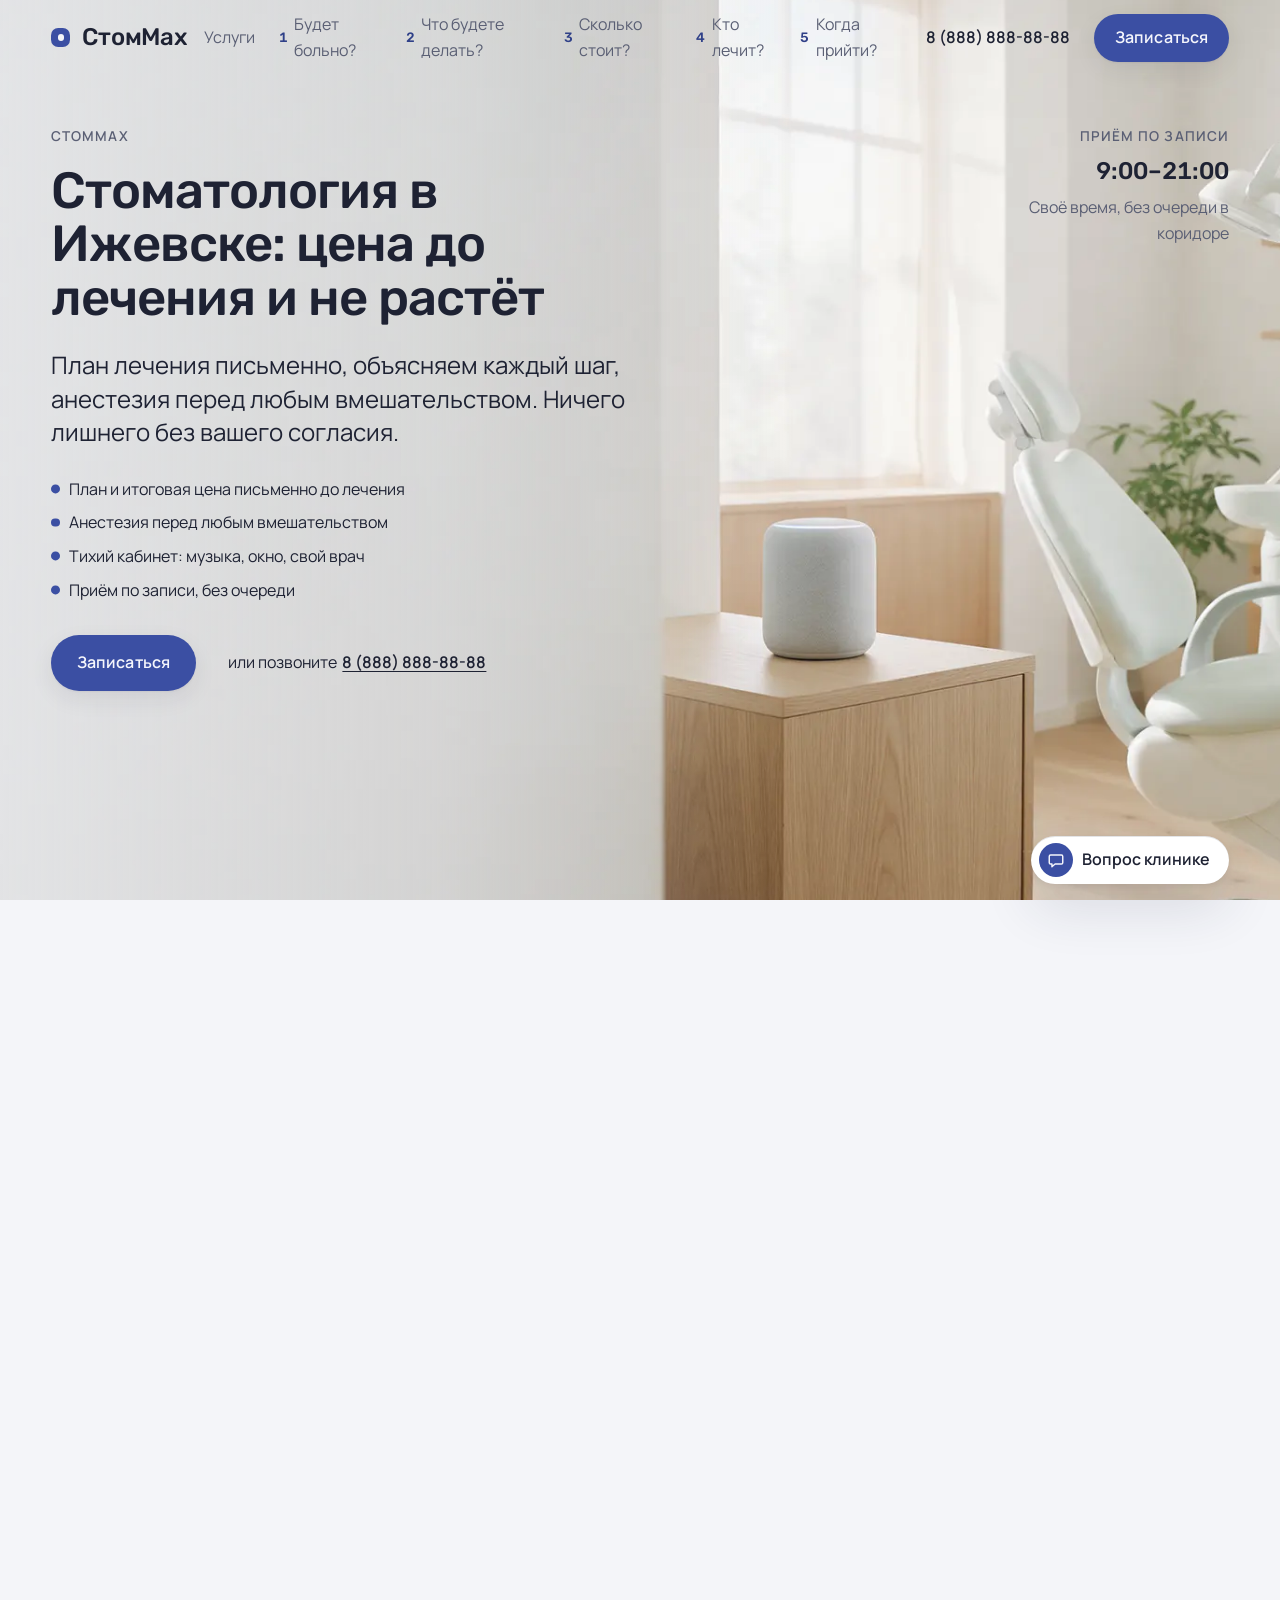
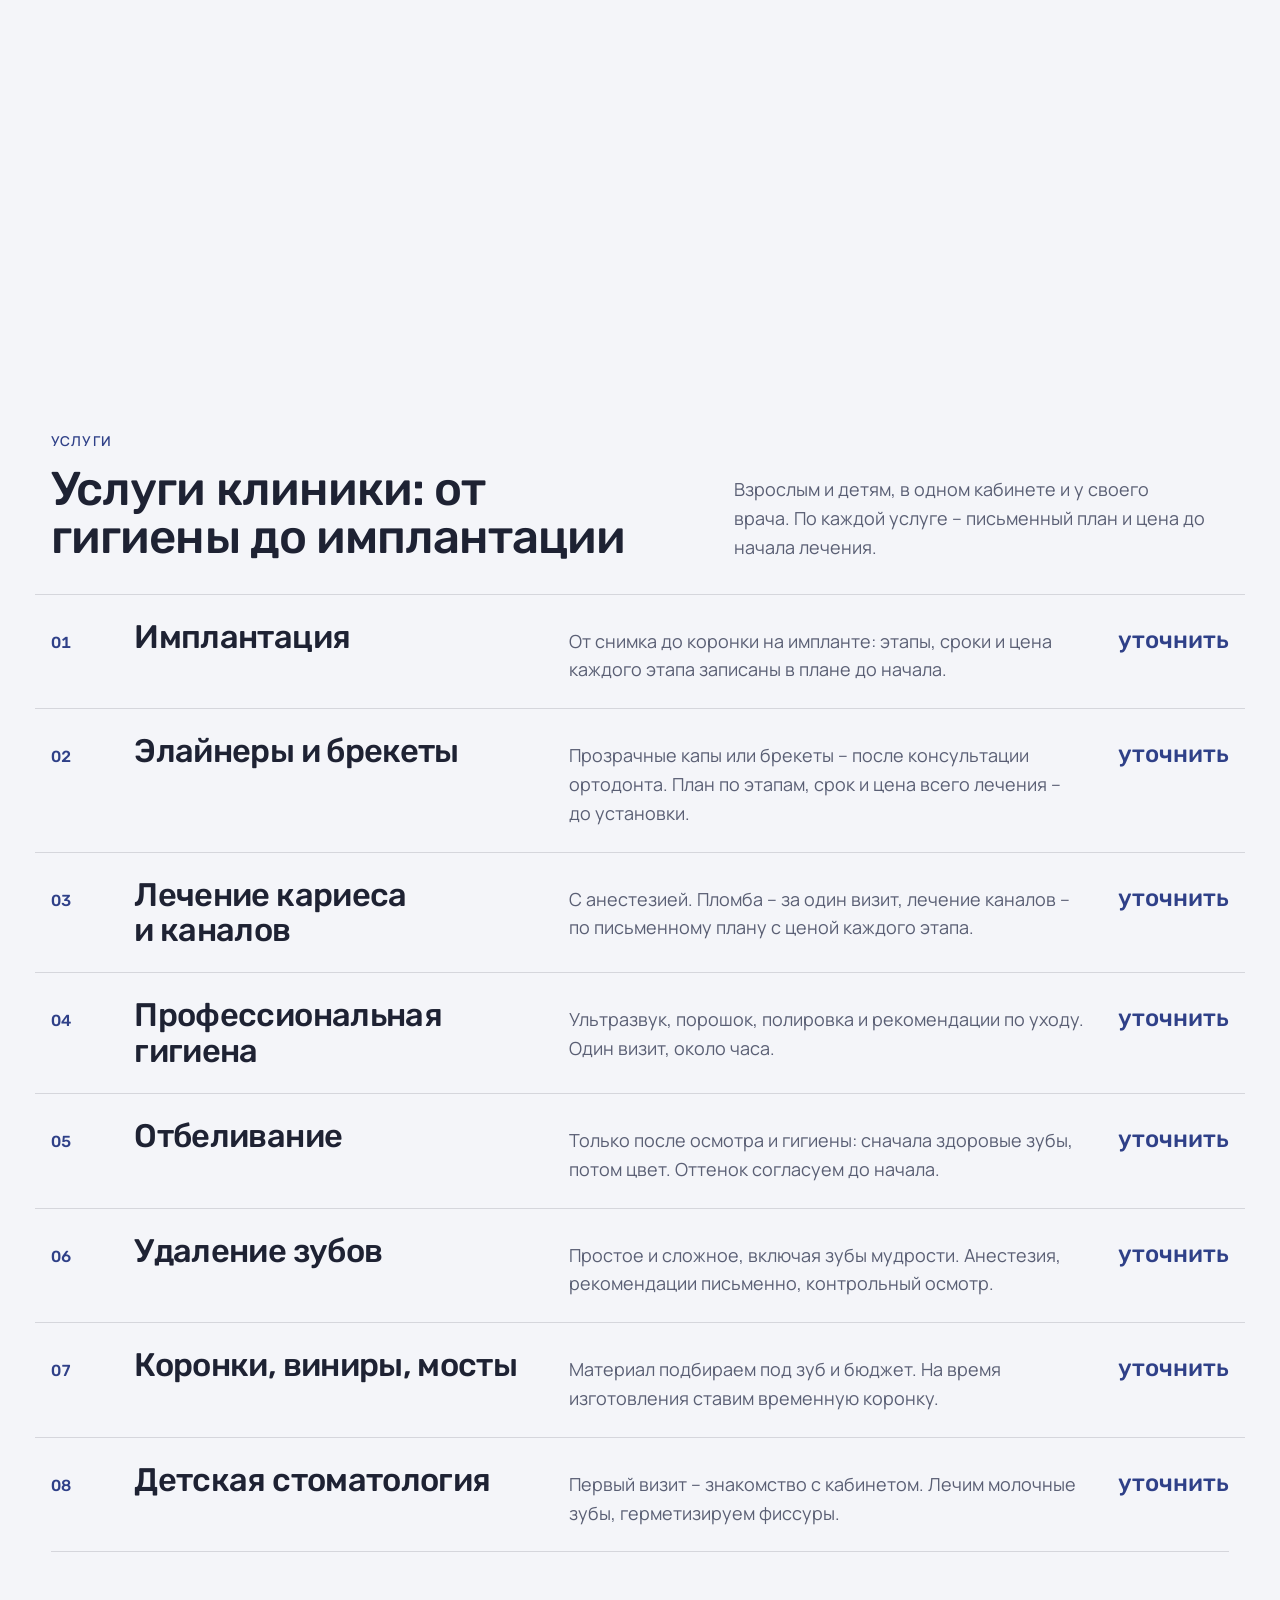
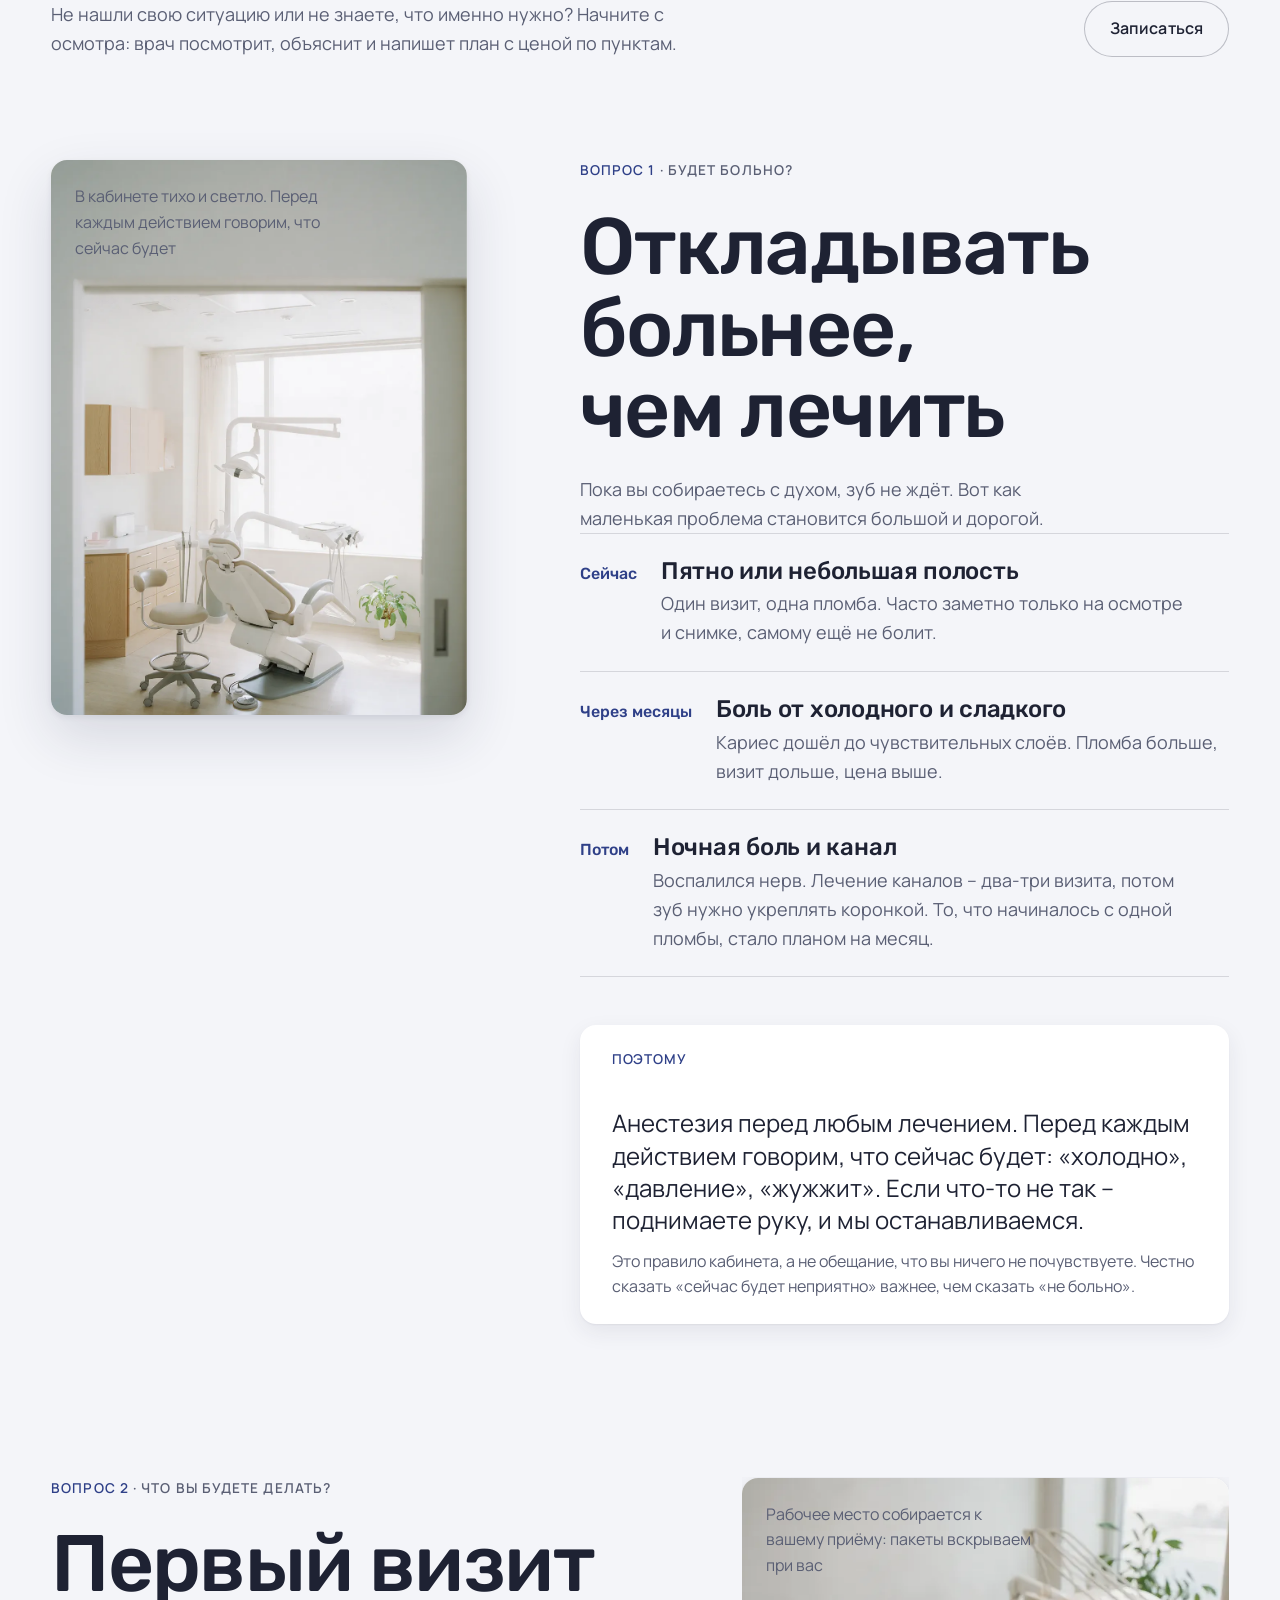
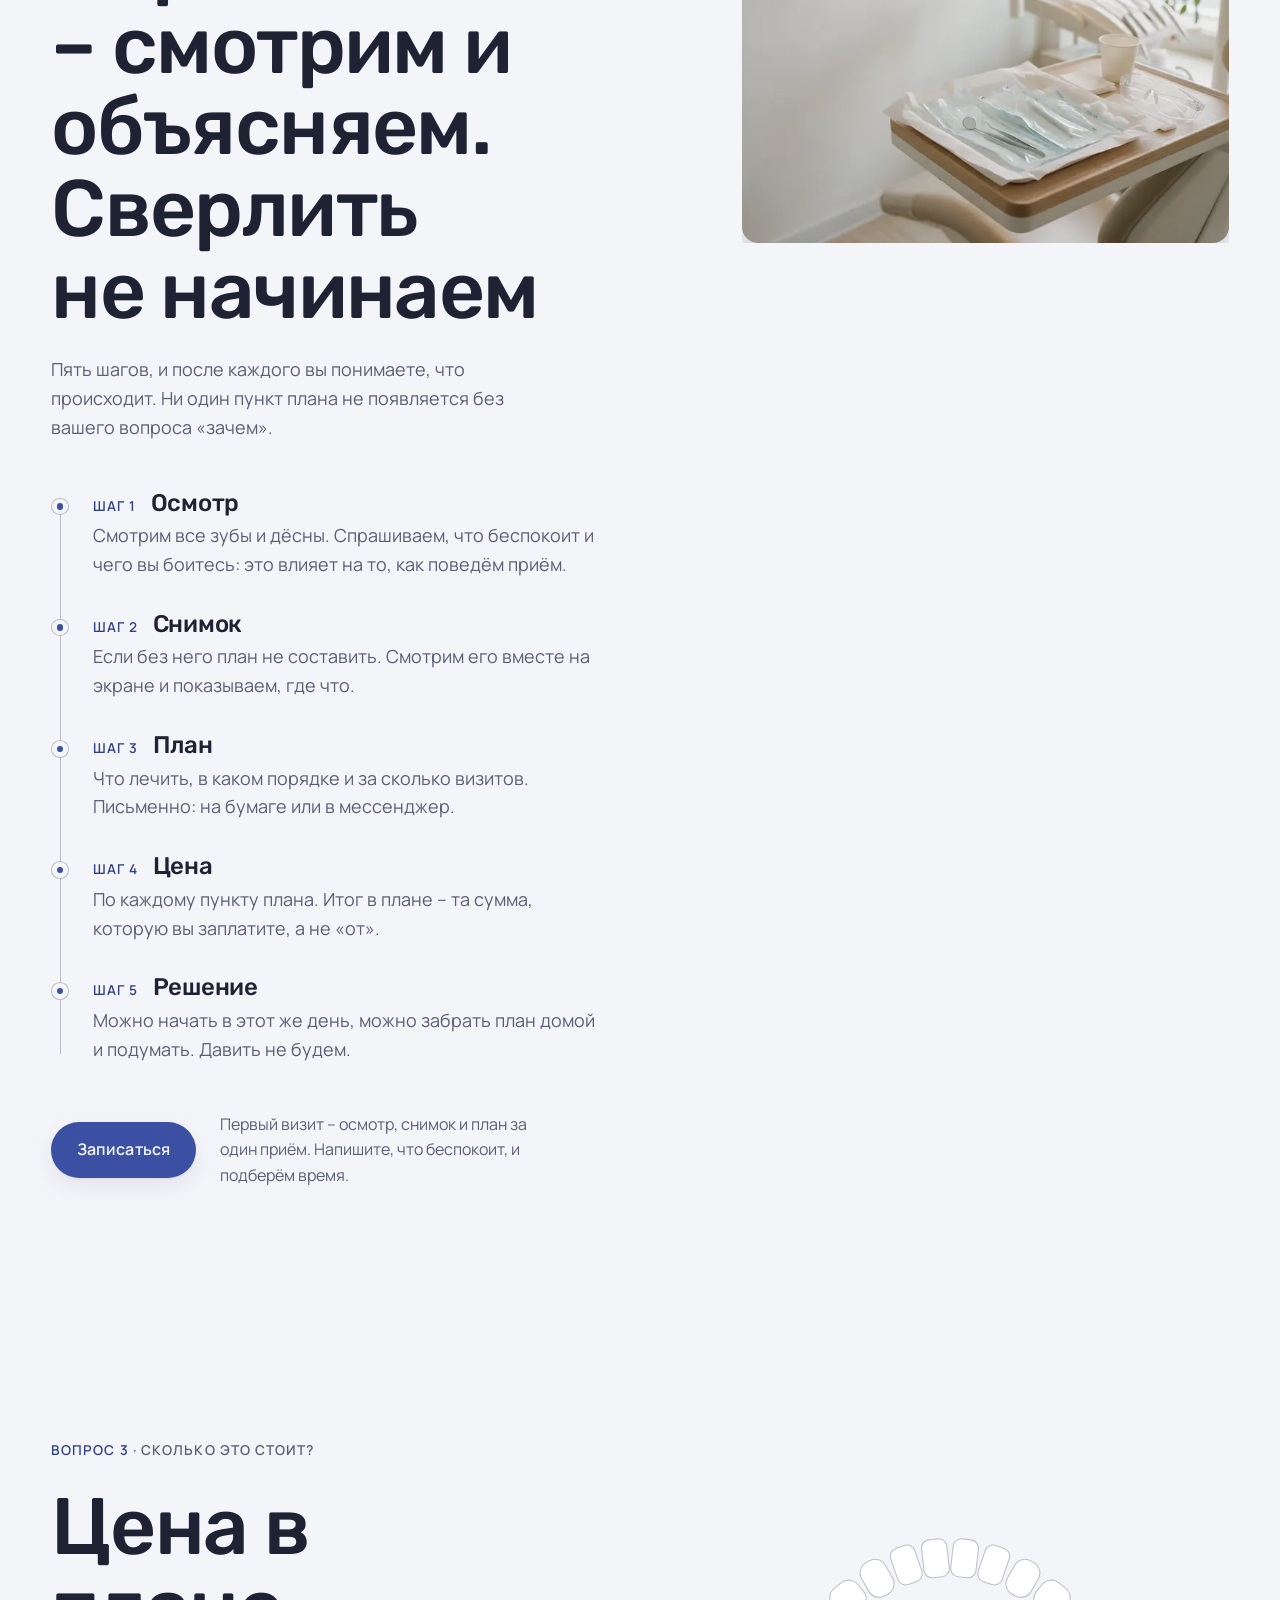
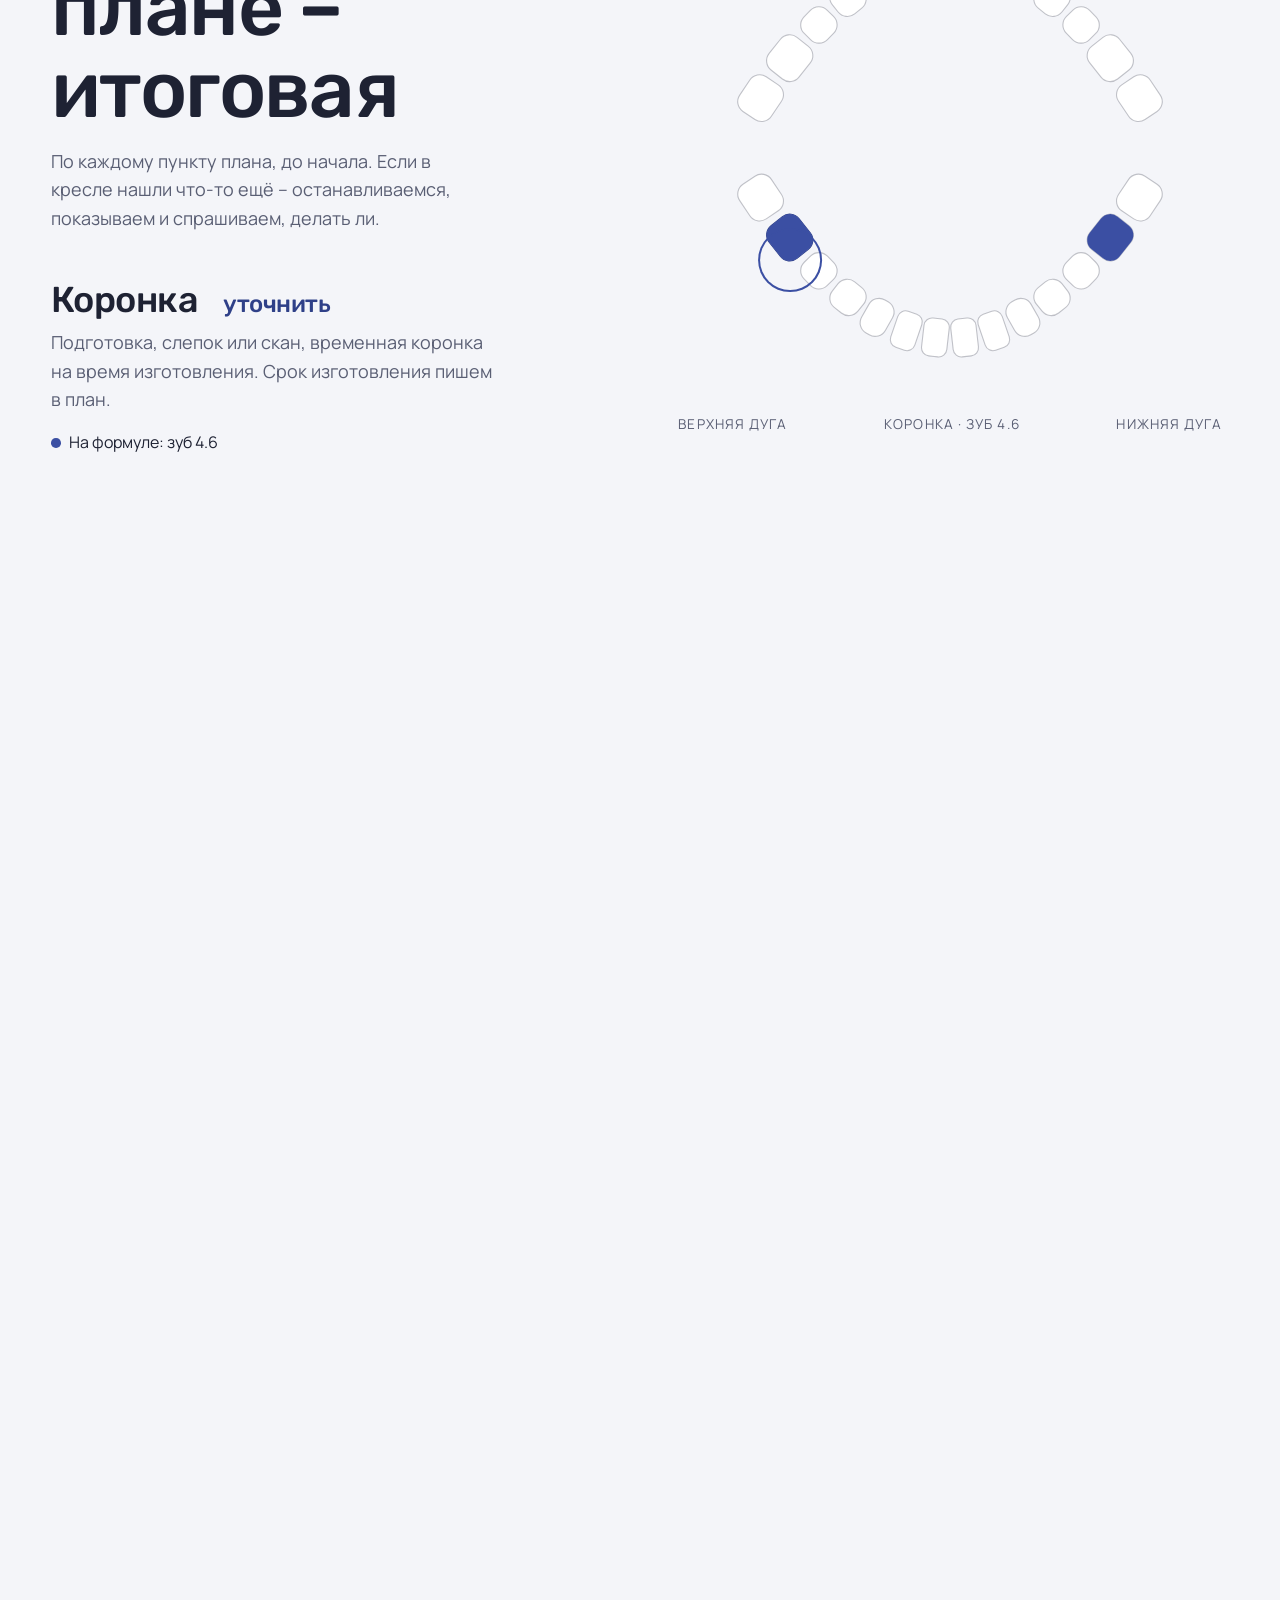
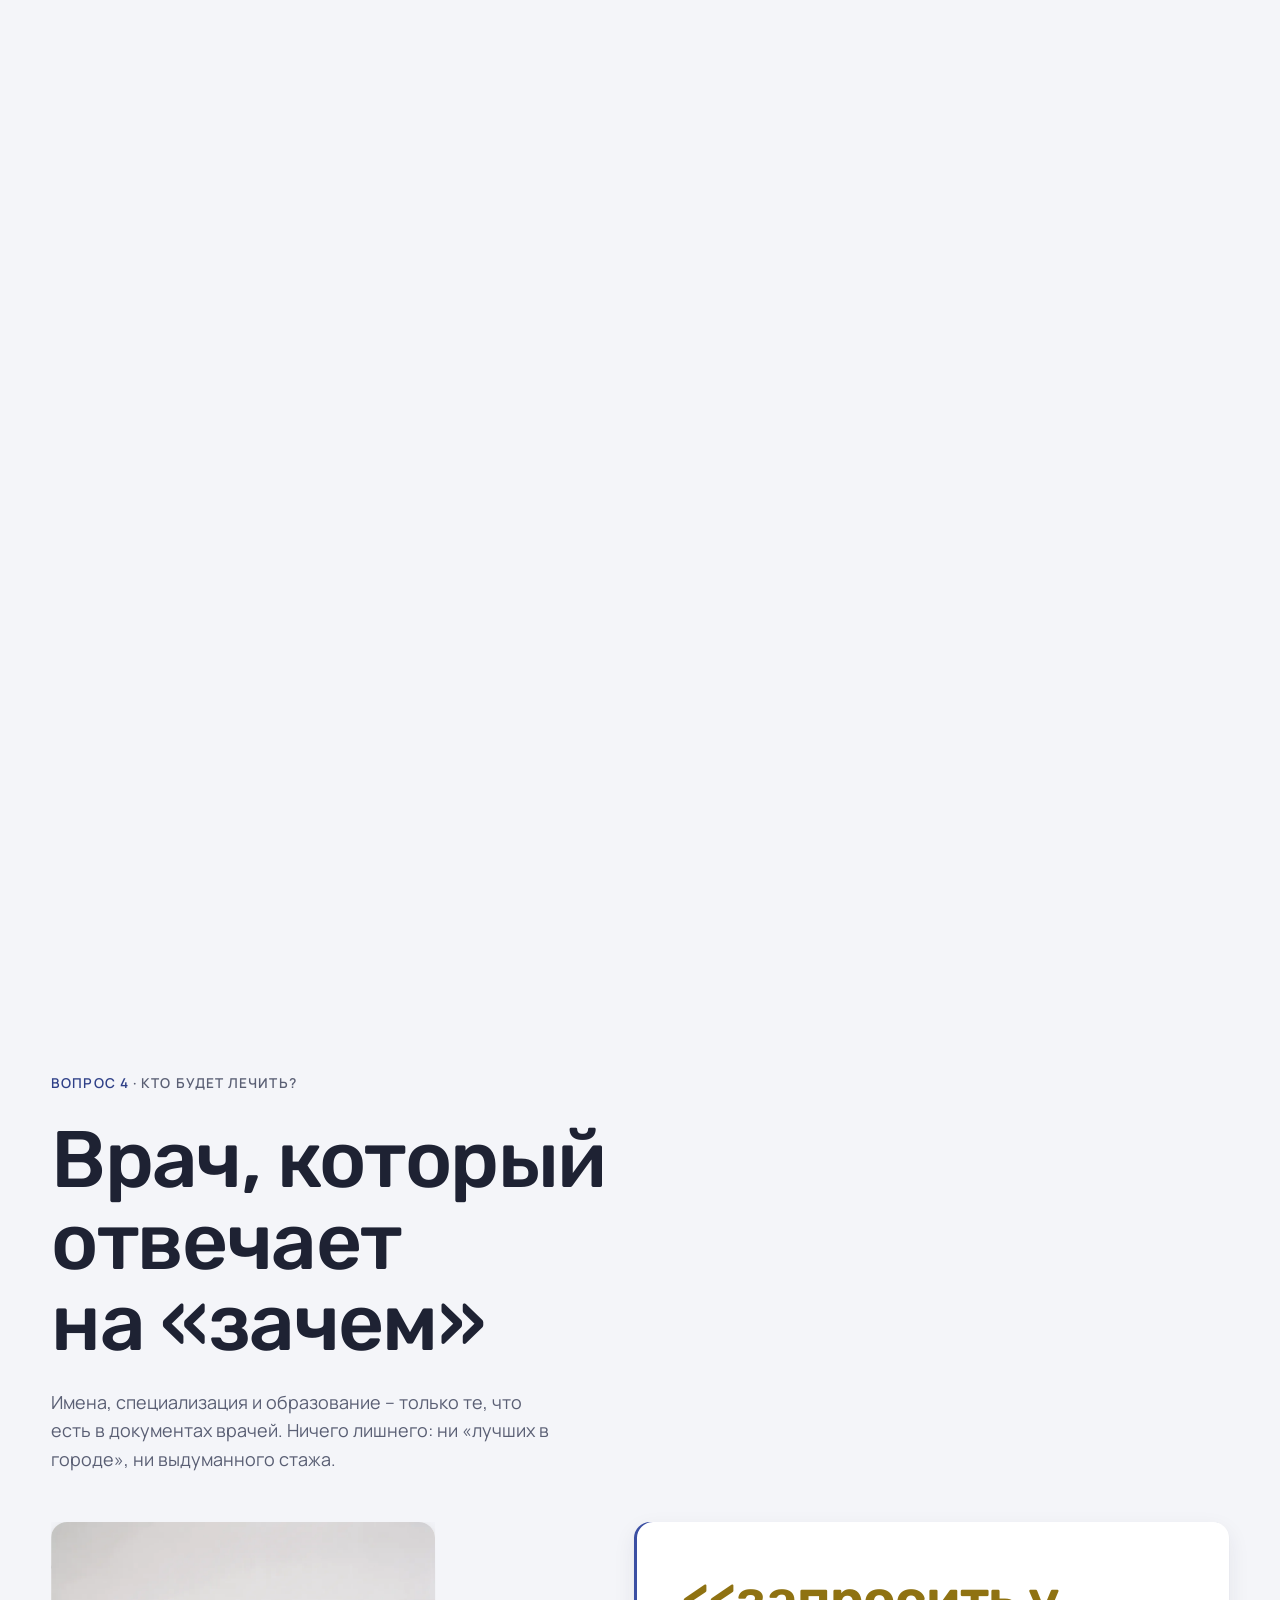
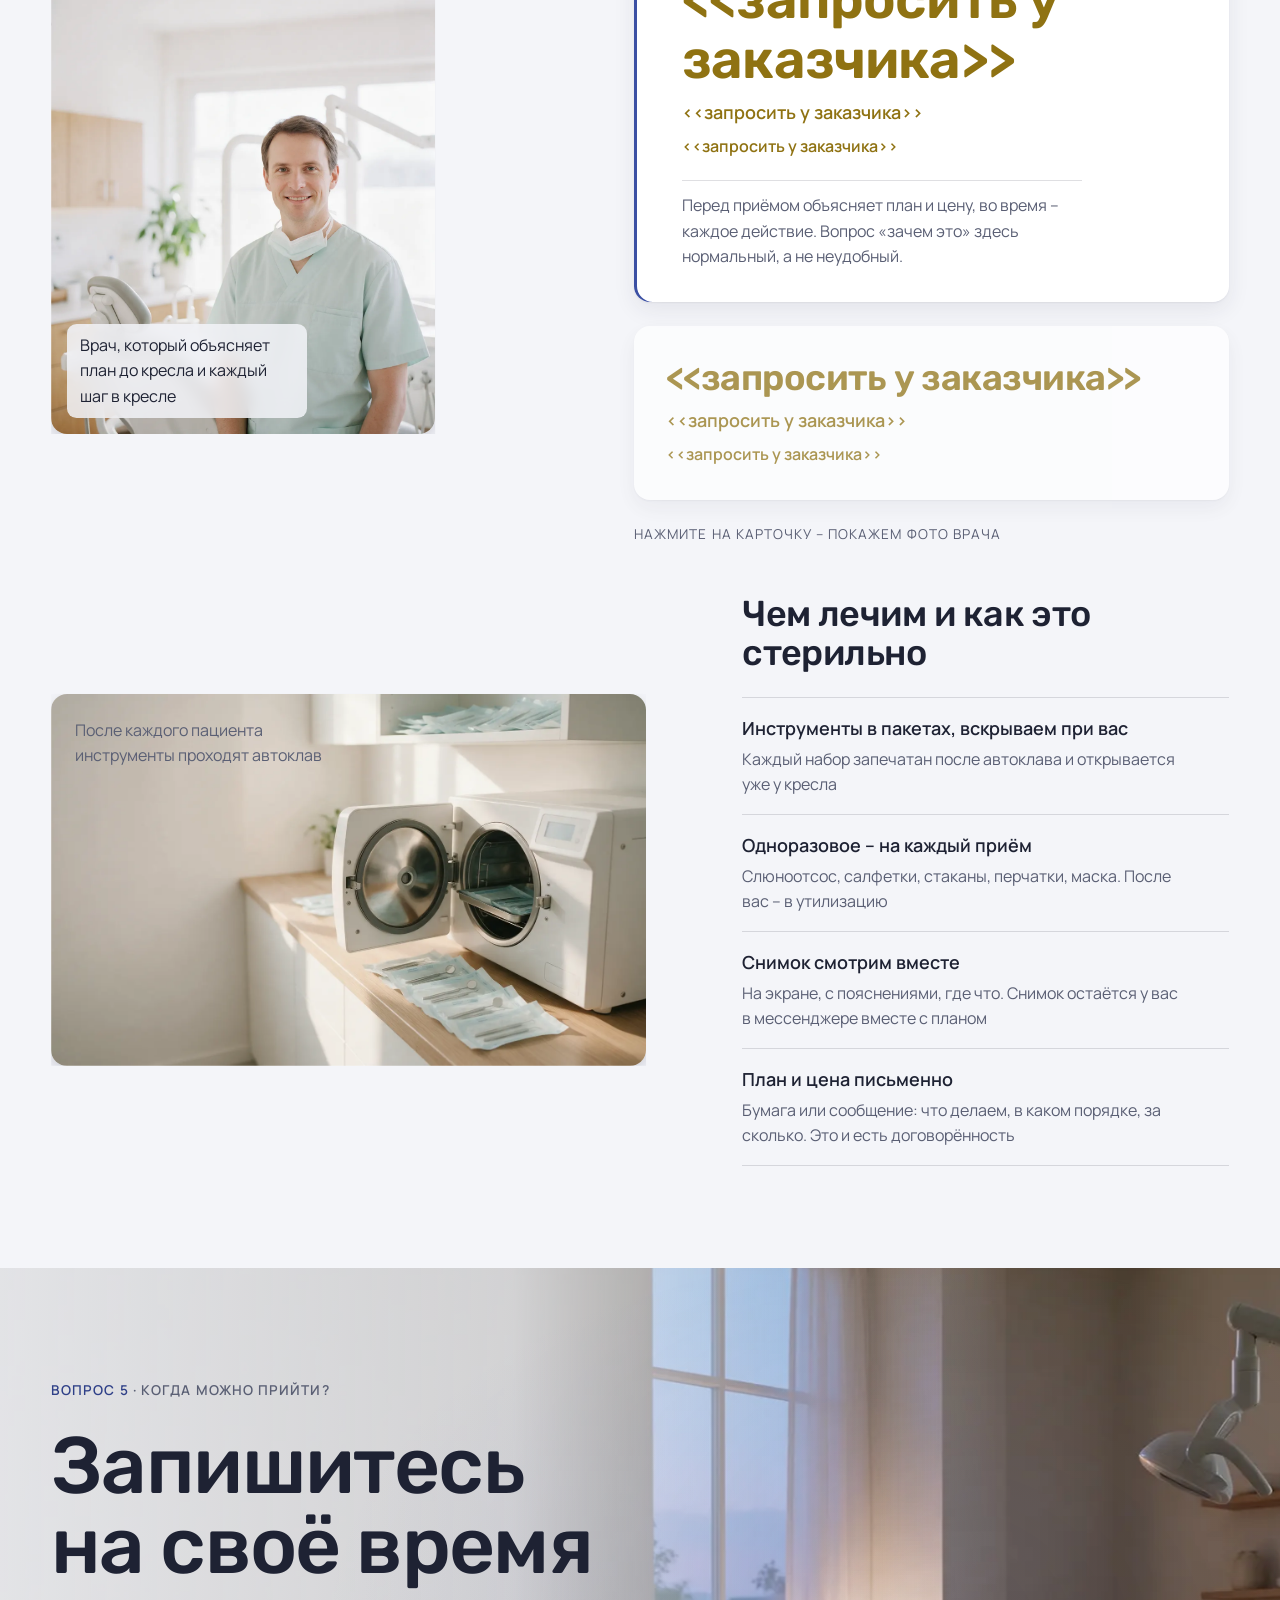
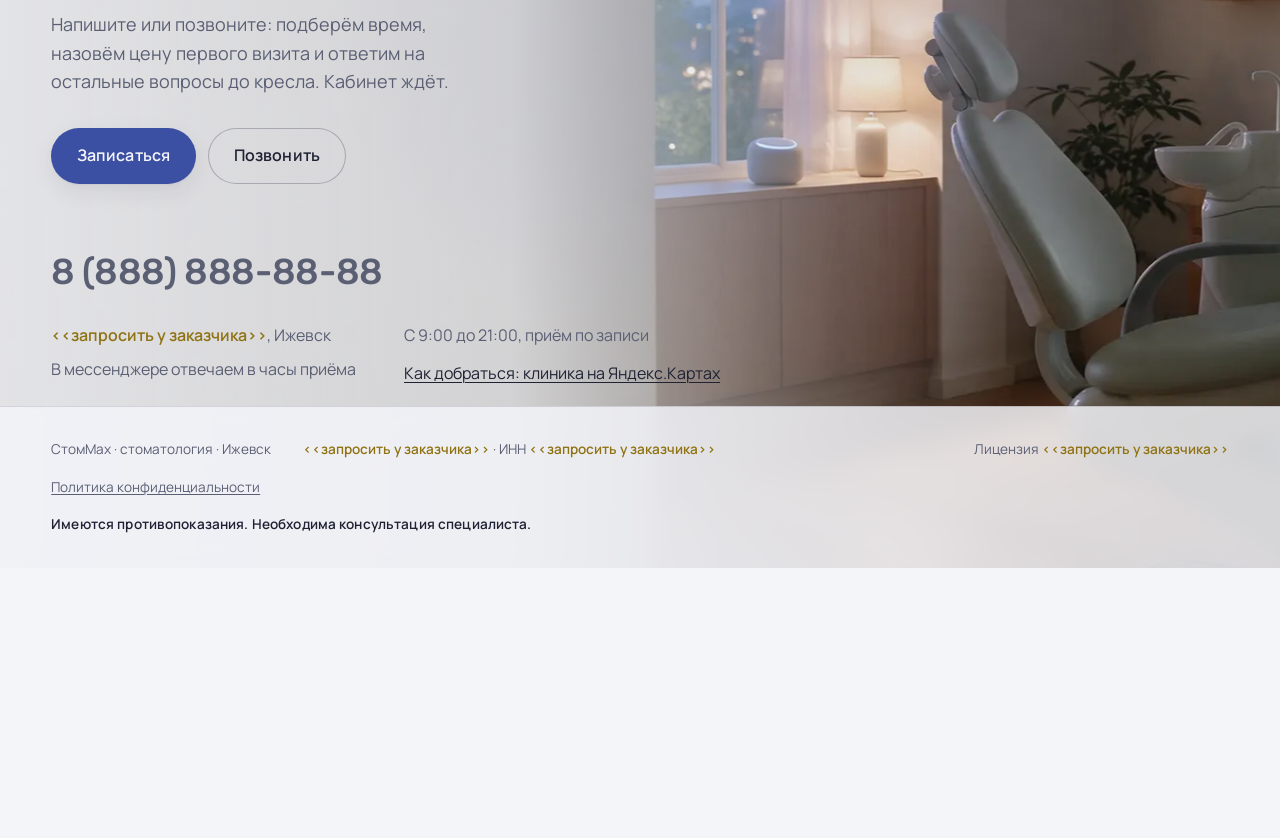
==== commit 3e3a7b90: "Подпись на первом экране: СтомМах" ====
--- a/index.html
+++ b/index.html
@@ -706,3 +706,4 @@
 
 
 
+
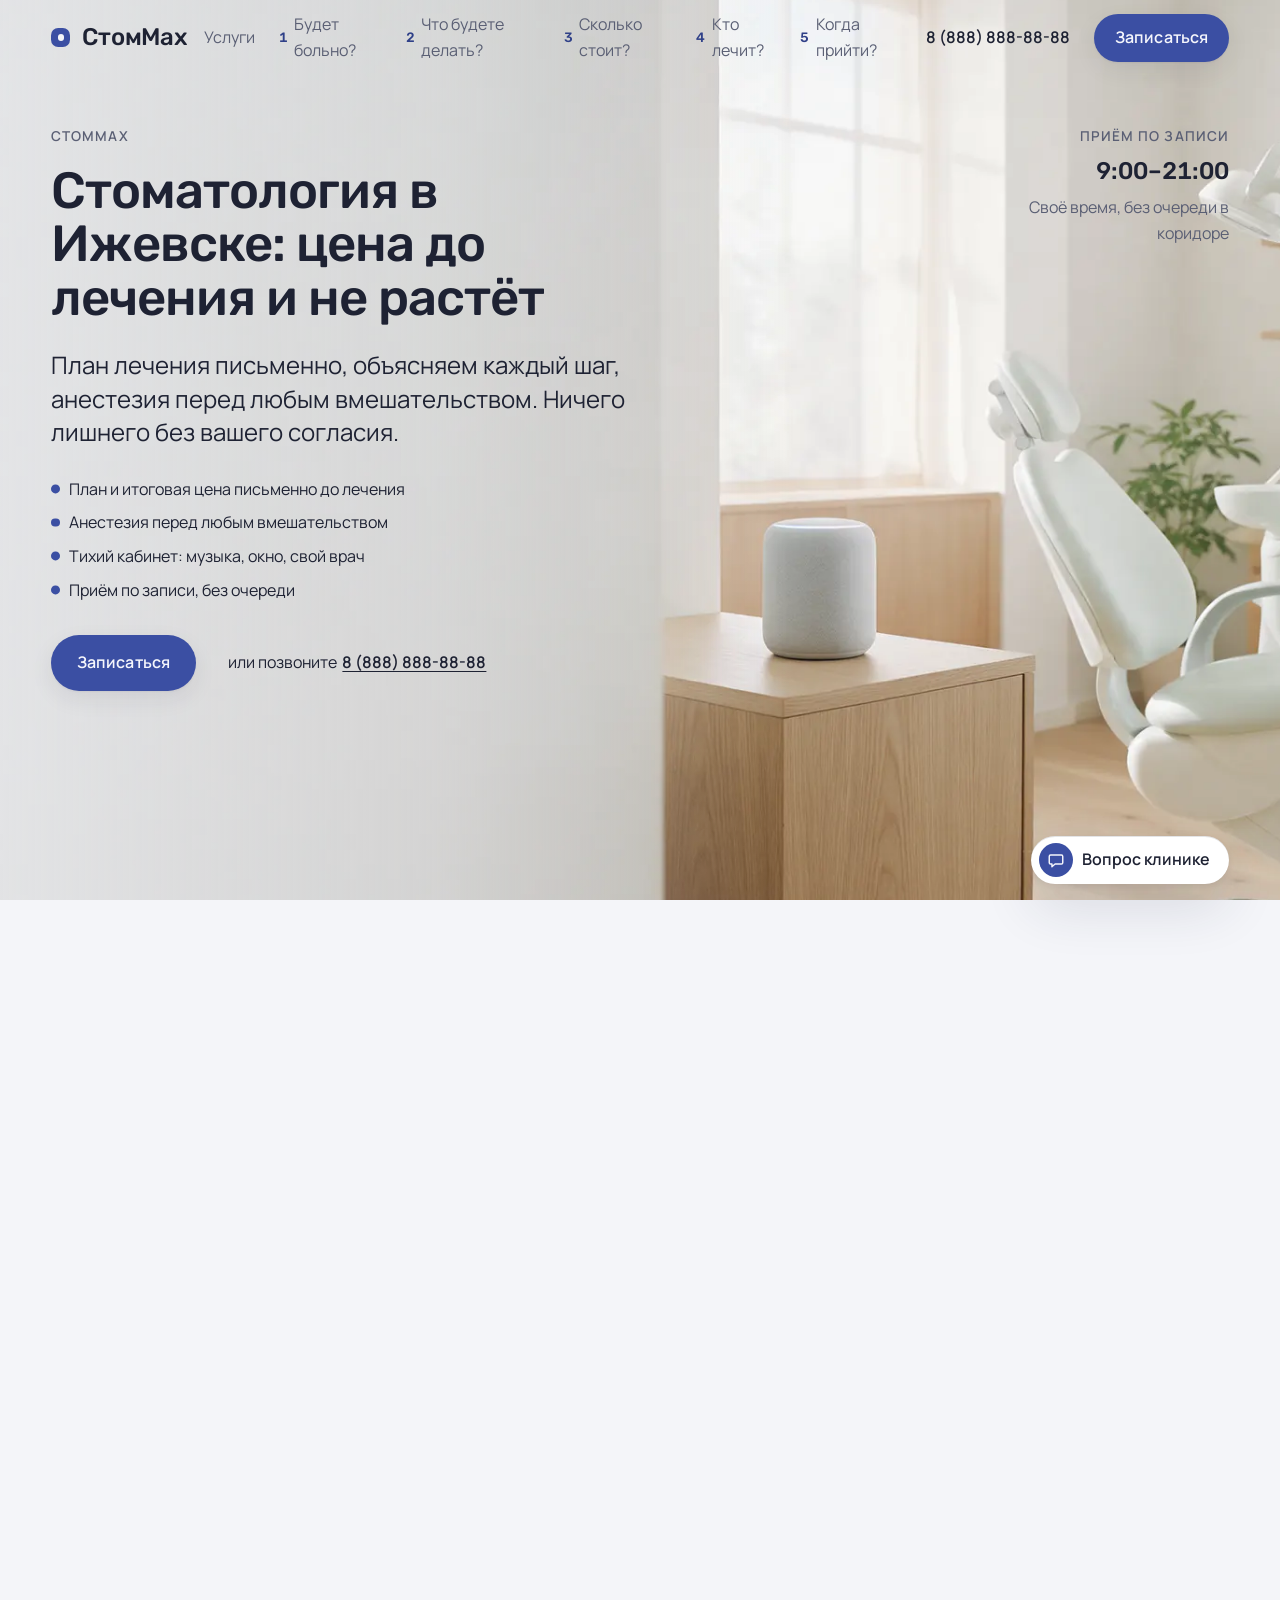
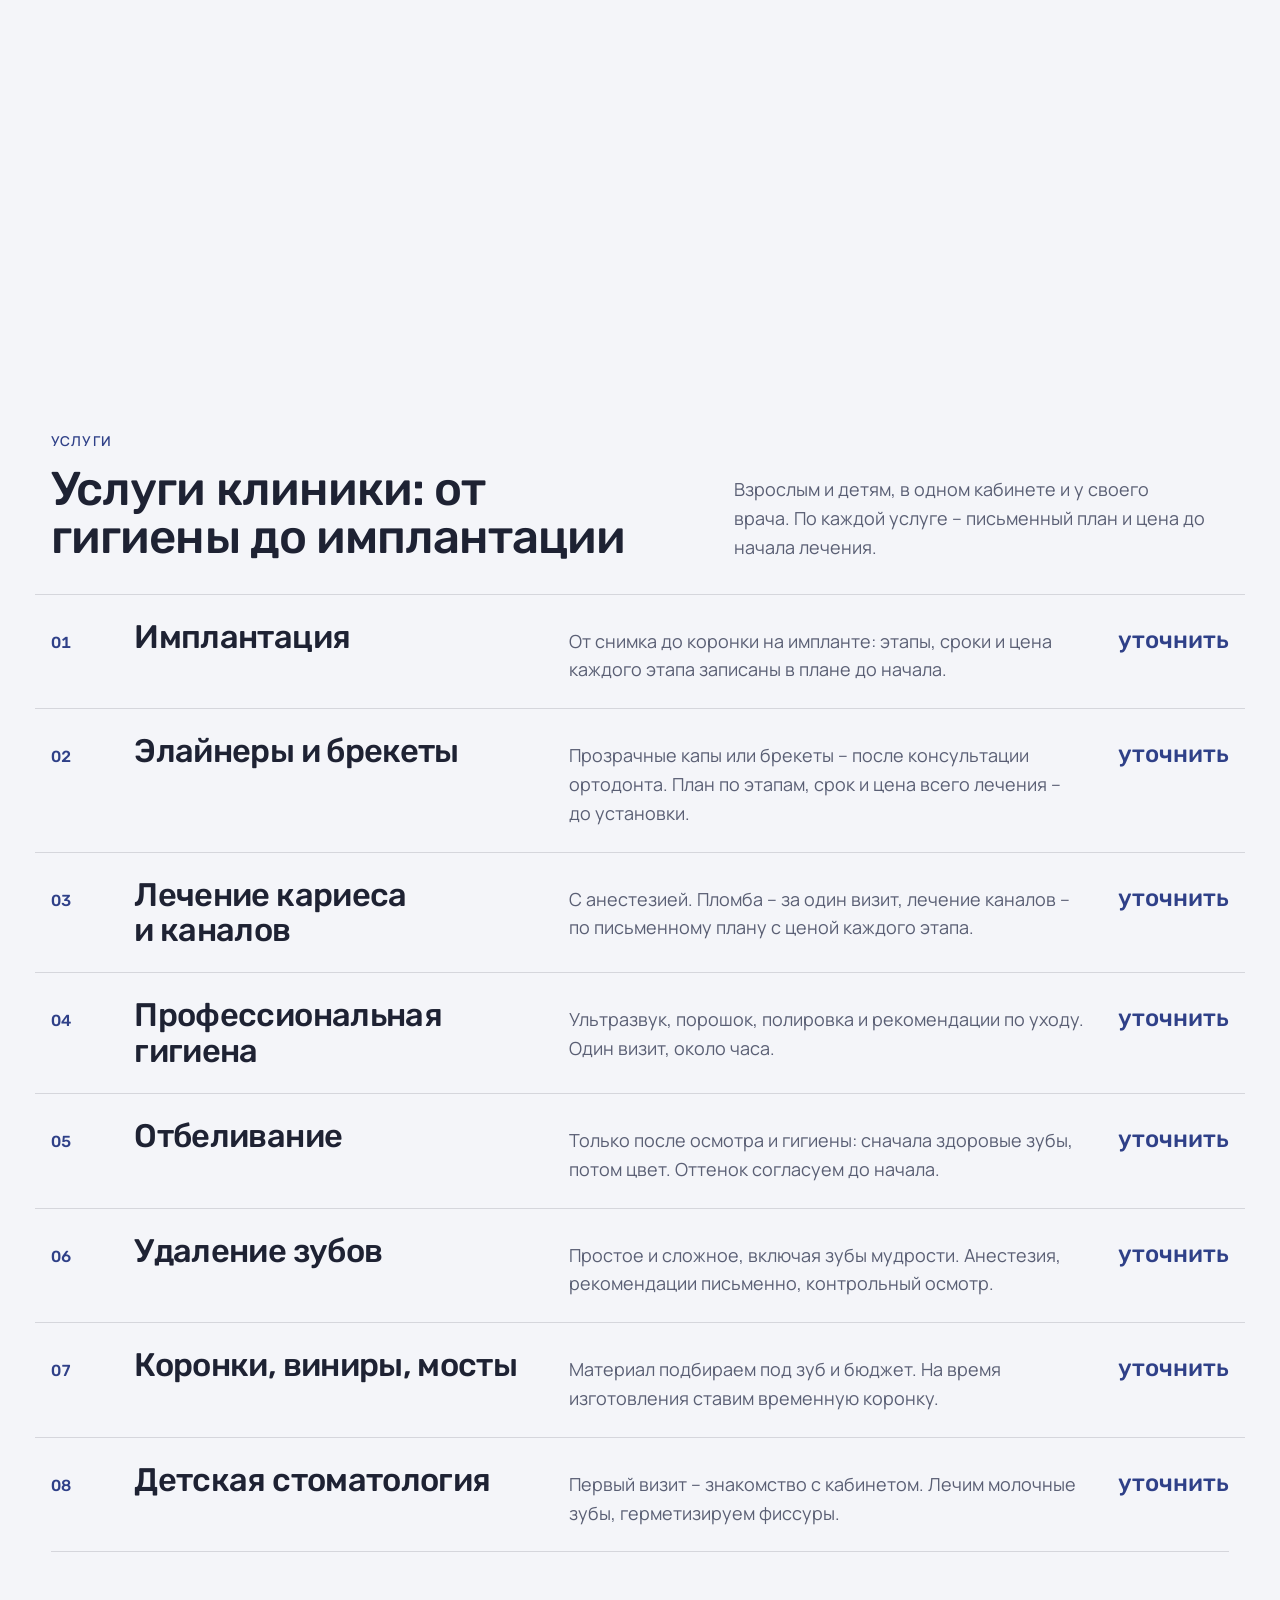
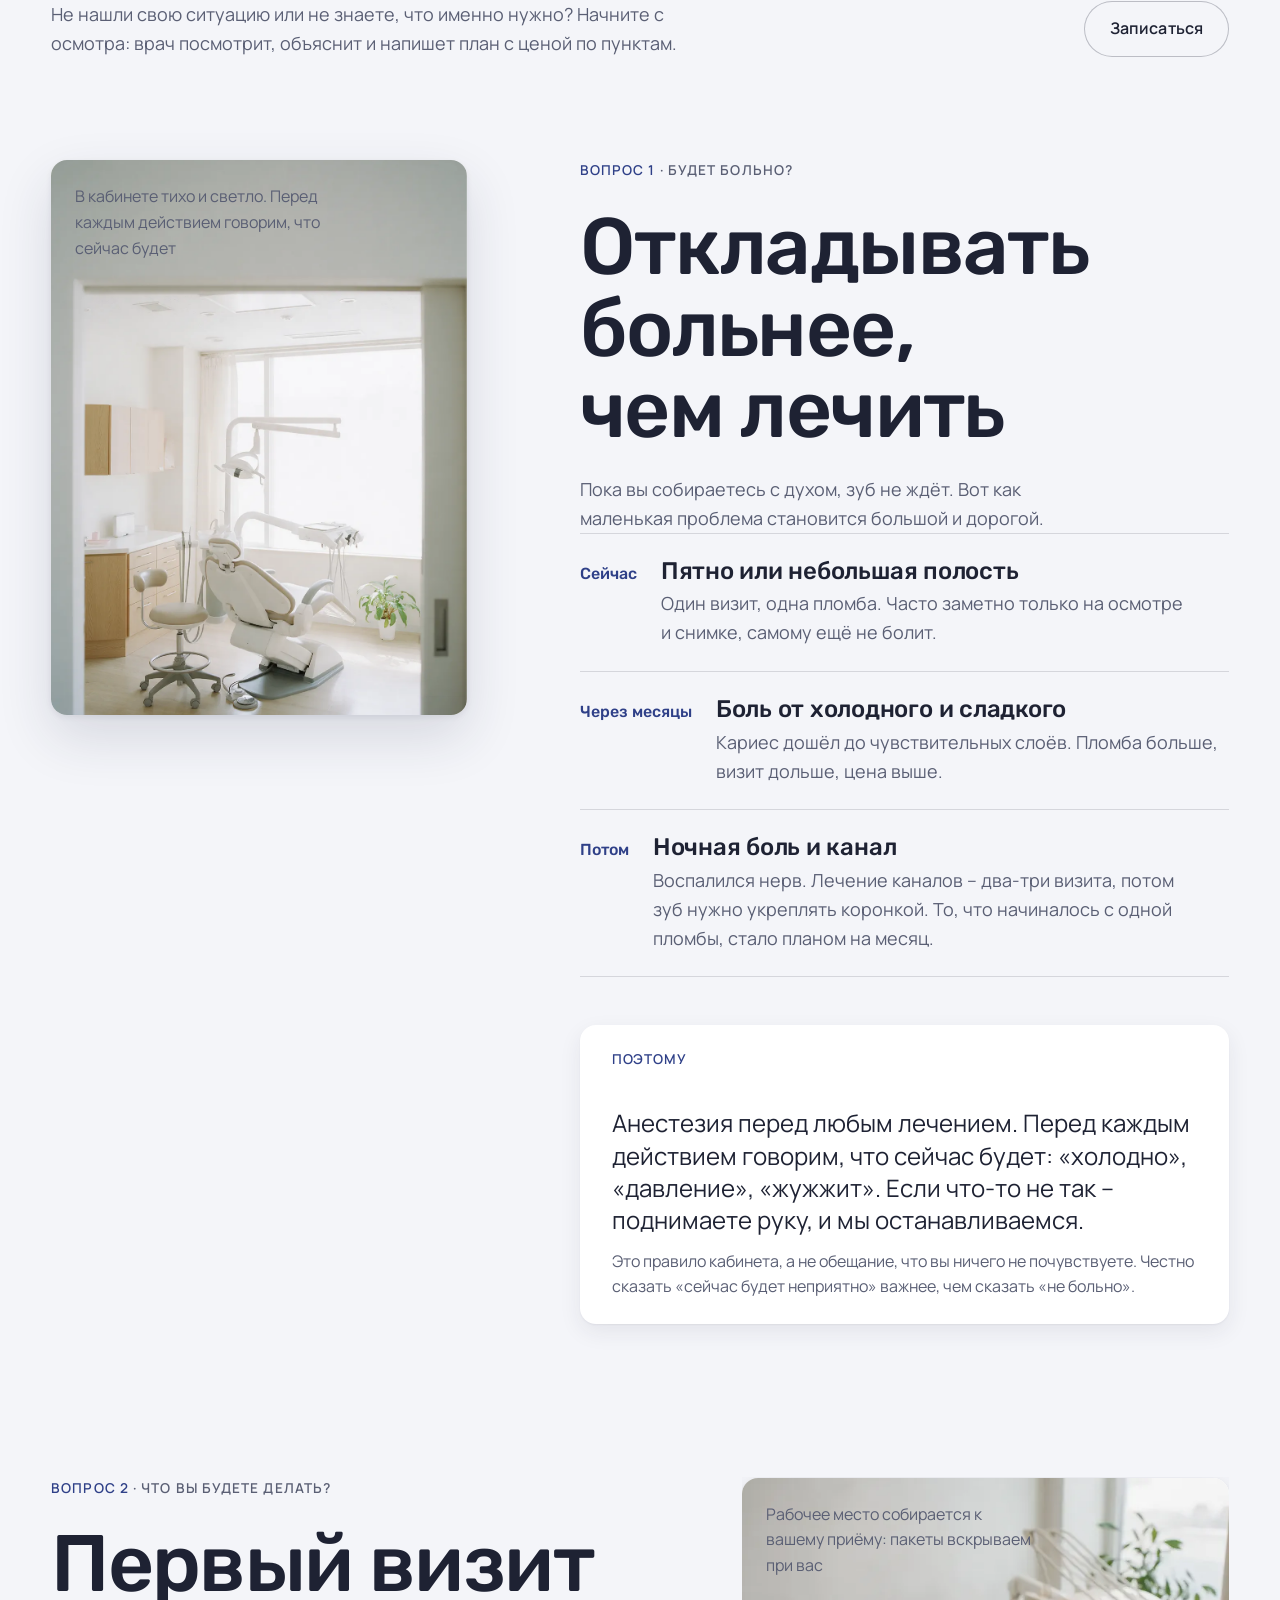
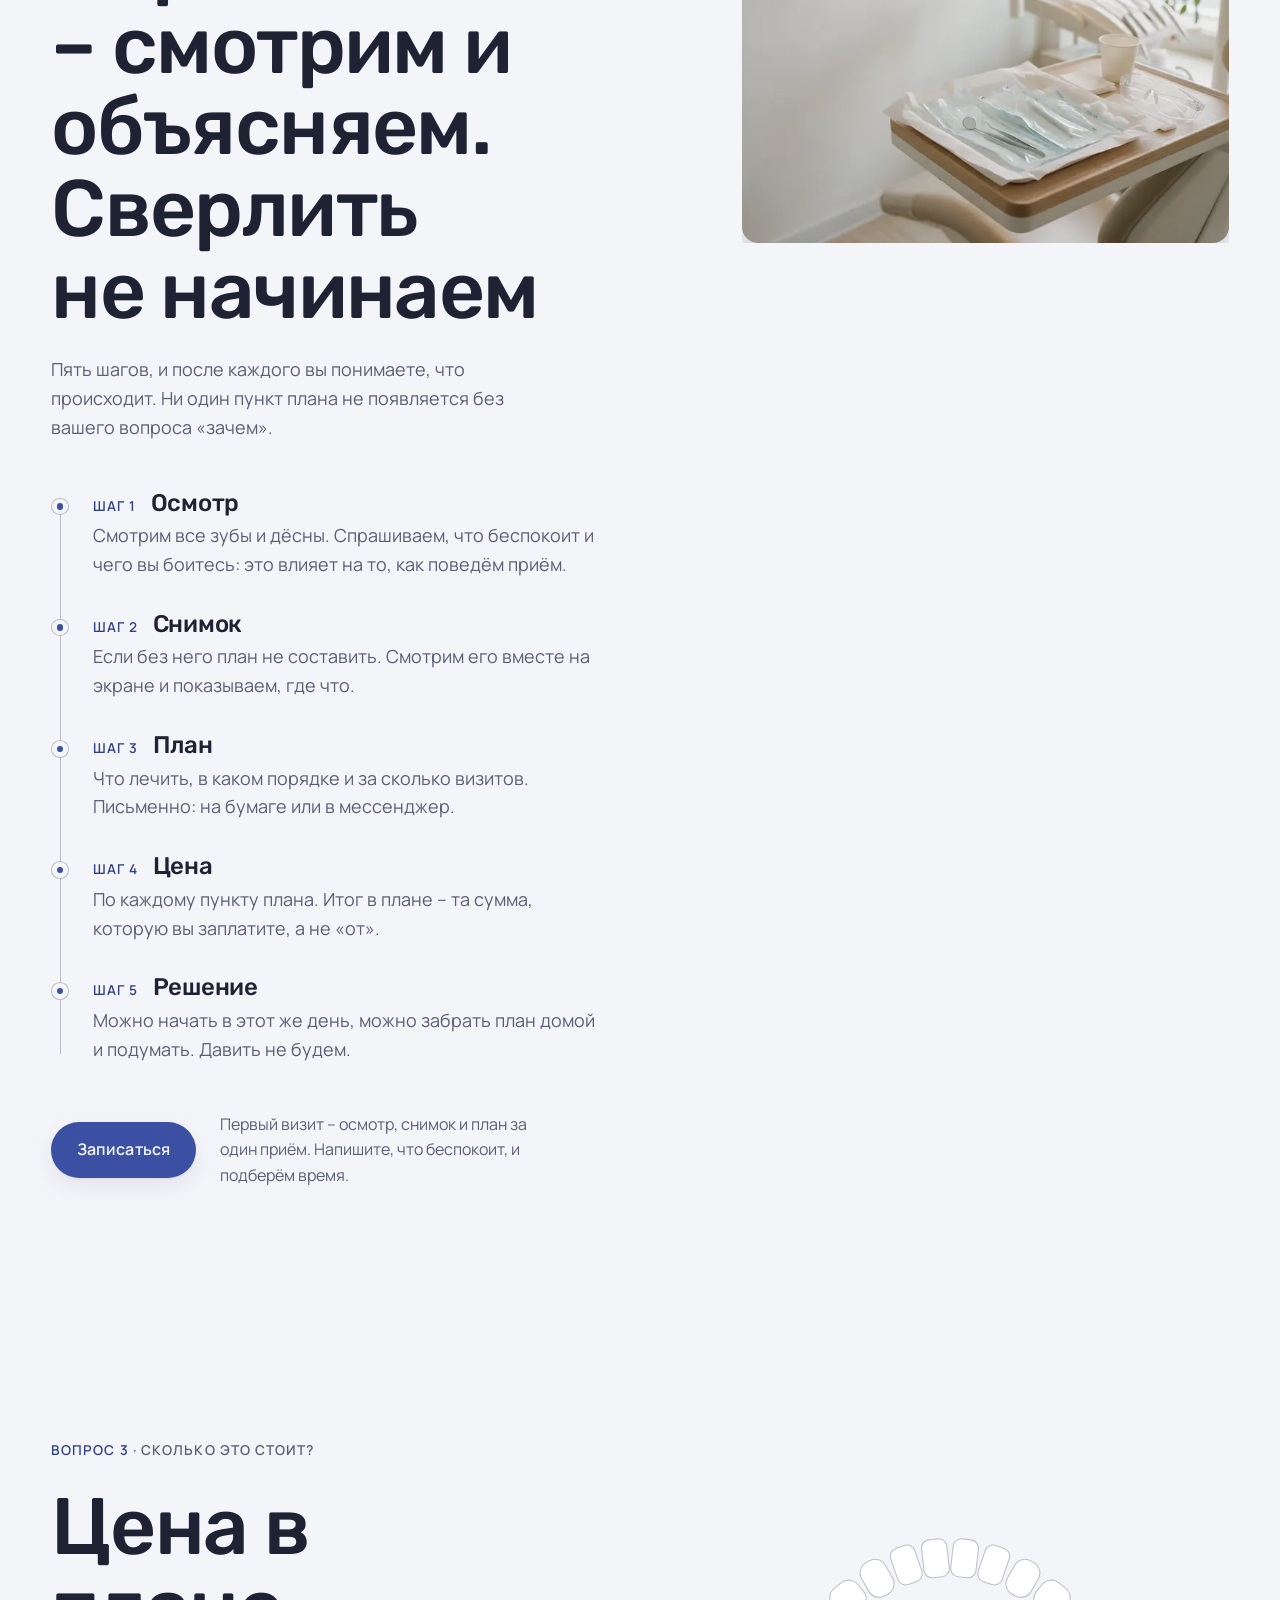
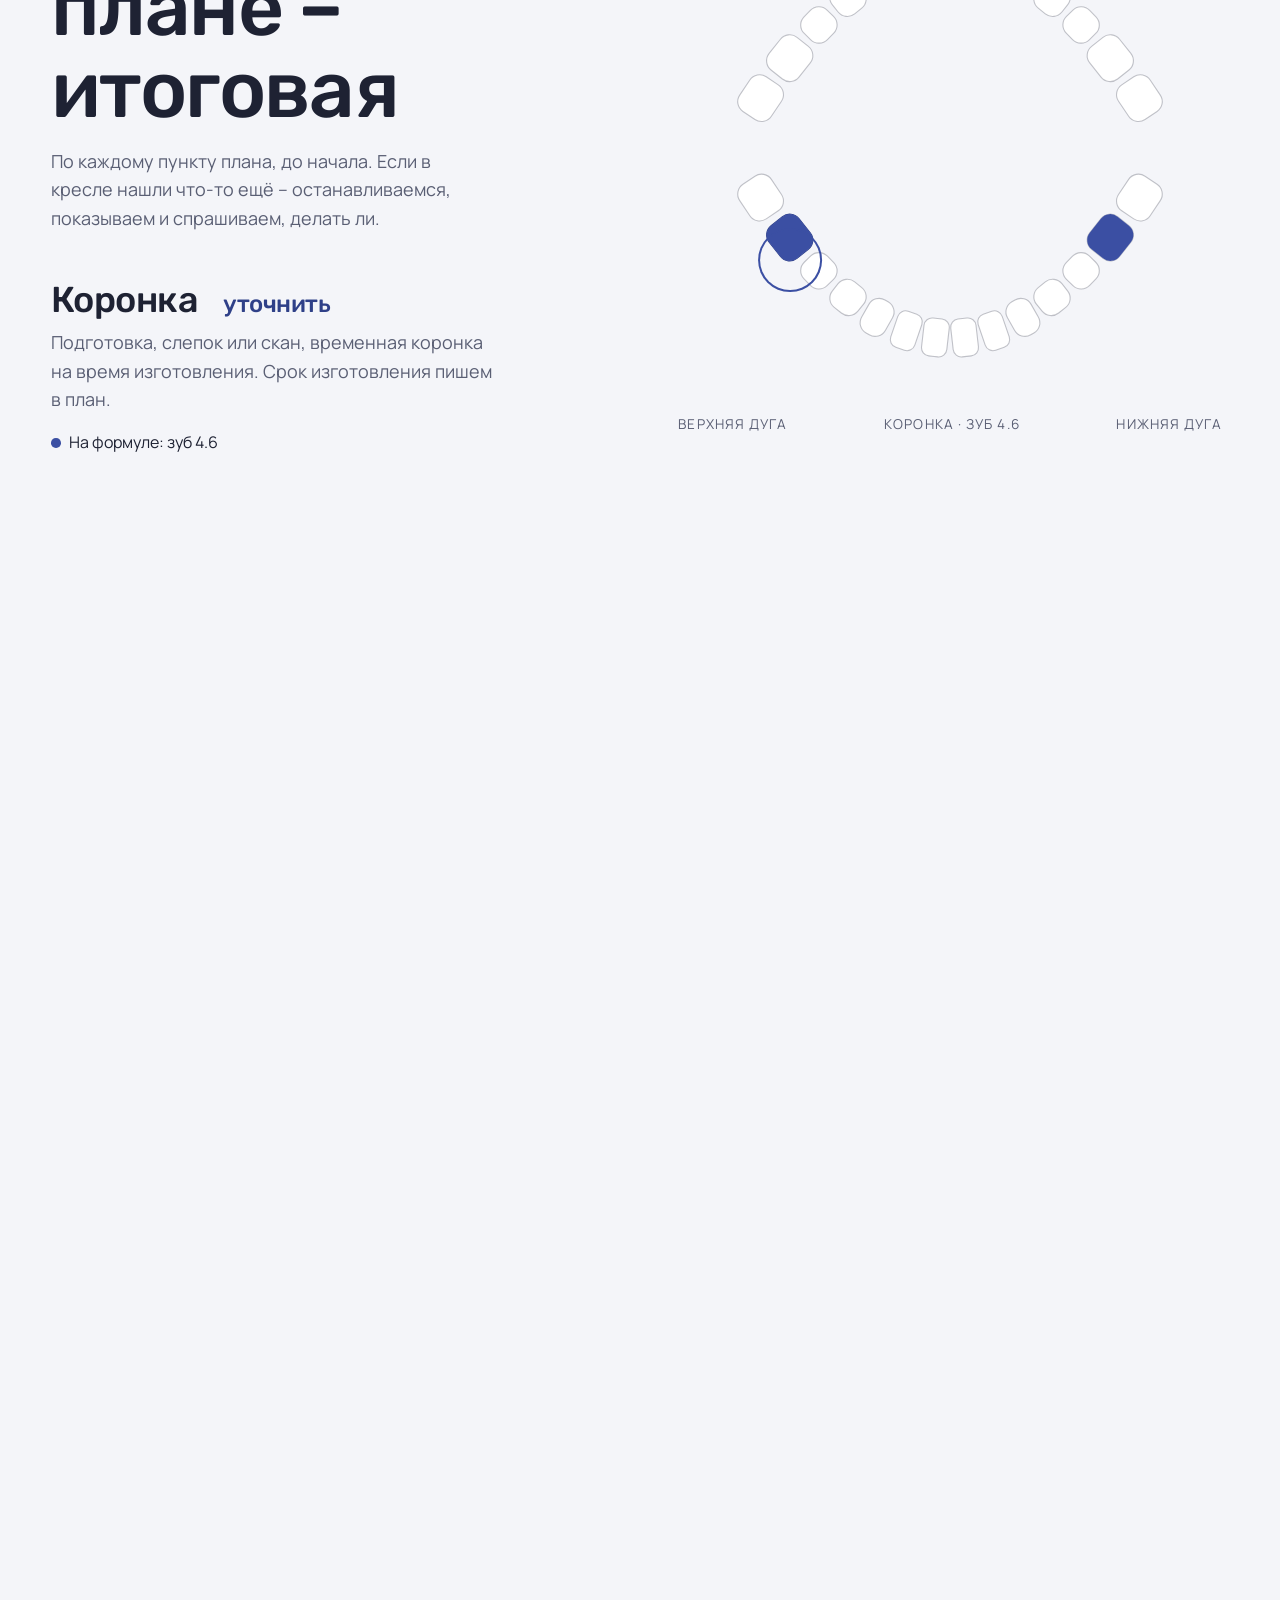
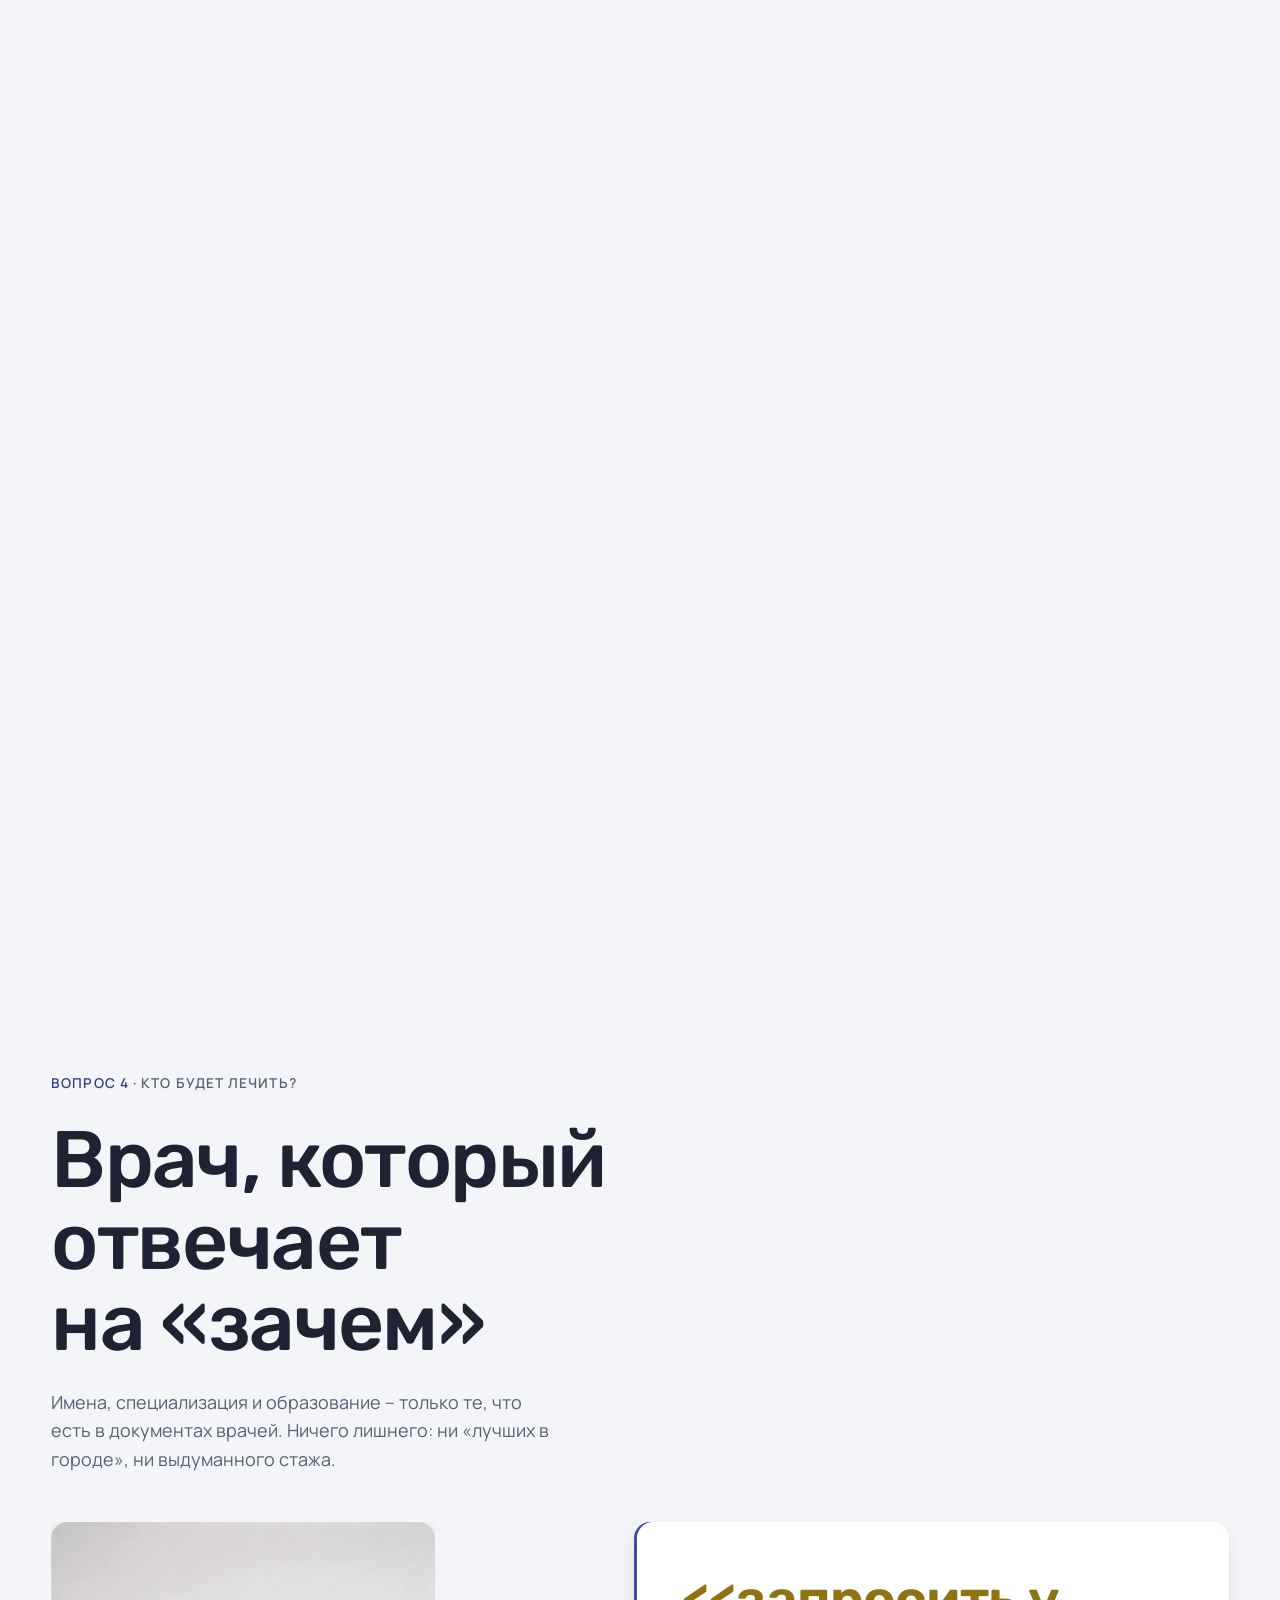
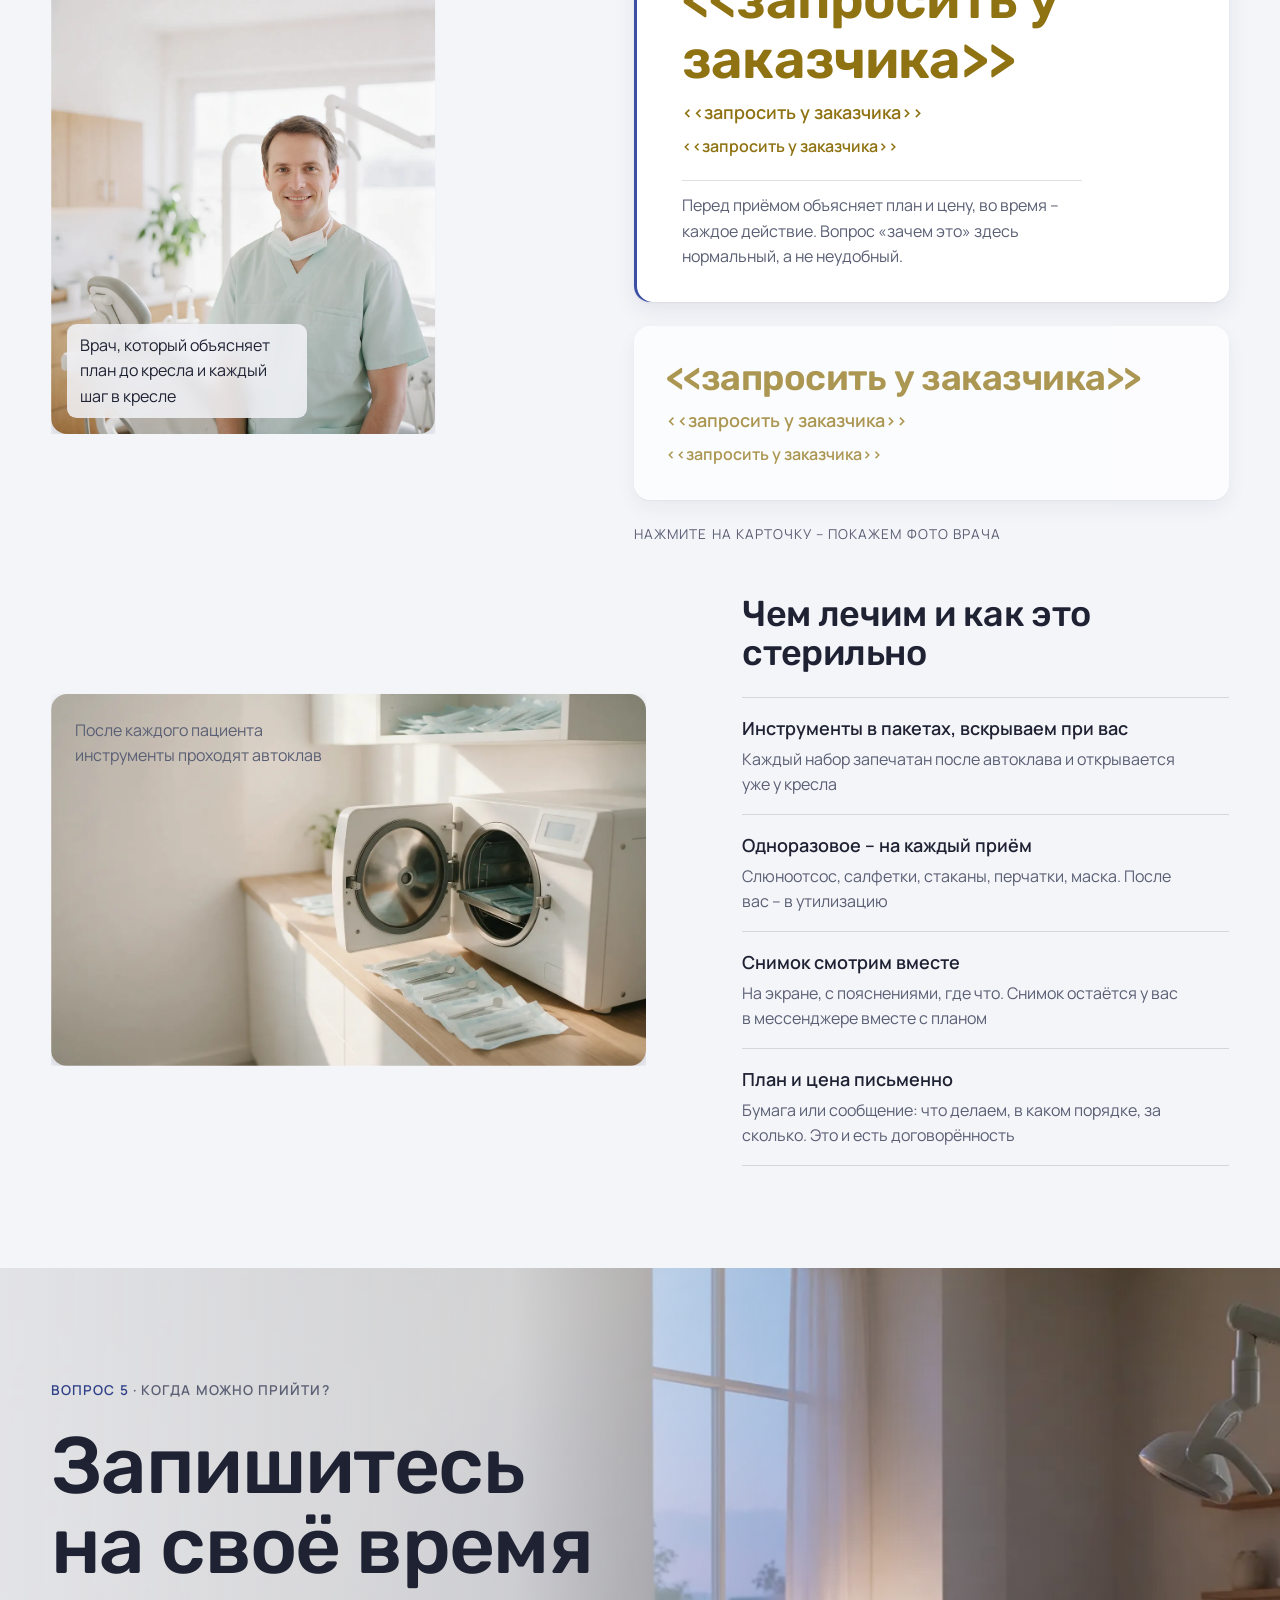
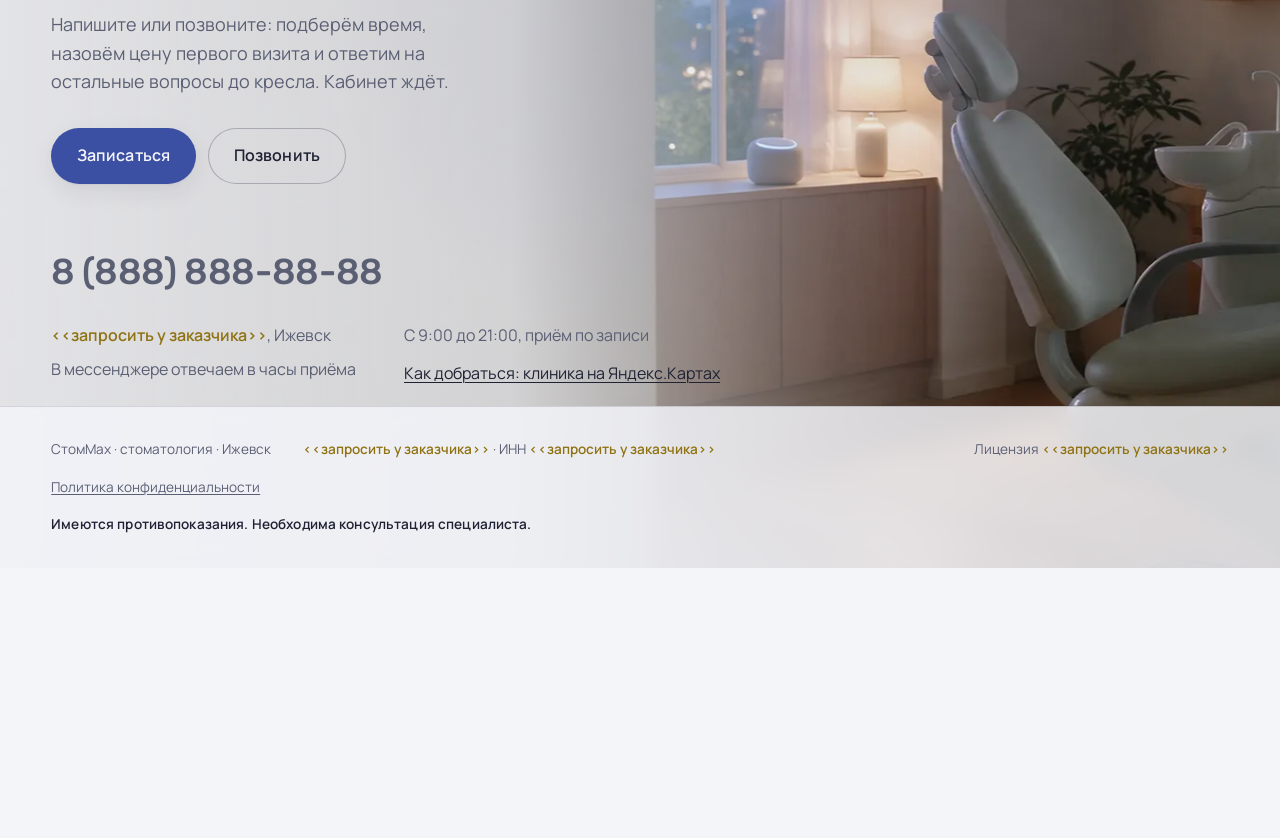
==== commit a85a16c4: "Шторка врача на телефоне быстрее, alt исправлен" ====
--- a/index.html
+++ b/index.html
@@ -309,11 +309,12 @@
 coarse: COARSE
 };
 W.Vibe = Vibe;
-})();</script> <div class="v-page"> <span data-v-progress></span> <header class="bar"> <a class="bar__mark" href="#top"><i aria-hidden="true"></i>СтомМах</a> <nav class="qnav" aria-label="Пять вопросов до кресла"> <a href="#uslugi">Услуги</a> <a href="#bolno"><b>1</b>Будет больно?</a> <a href="#vizit"><b>2</b>Что будете делать?</a> <a href="#ceny"><b>3</b>Сколько стоит?</a> <a href="#vrachi"><b>4</b>Кто лечит?</a> <a href="#zapis"><b>5</b>Когда прийти?</a> </nav> <div class="bar__right"> <a class="bar__tel" href="tel:+78888888888">8 (888) 888-88-88</a> <a class="v-btn" href="#zapis" data-book>Записаться</a> </div> </header> <main> <section id="top" data-v-act="pin" data-v-span="2.2" data-v-drift="#f4f5f9" aria-label="Стоматология «СтомМах»"> <div data-v-stage> <div class="v-layer hero__back" data-v-parallax="-0.45"> <picture> <source media="(max-width: 860px)" srcset="assets/hero-m.webp"> <img id="hero-img" src="assets/hero.webp" alt="" width="1920" height="1080" fetchpriority="high" data-spk="0.5 0.545" data-spk-m="0.444 0.647"> </picture> <div class="notes" data-notes-for="hero-img" aria-hidden="true"> <span style="--delay: 0s;   --dx: -18px; --dy: -130px; --rot: -14deg; --dur: 4.2s">♪</span> <span style="--delay: 1.1s; --dx: 22px;  --dy: -150px; --rot: 12deg;  --dur: 4.6s">♫</span> <span style="--delay: 2.3s; --dx: -6px;  --dy: -115px; --rot: -6deg;  --dur: 3.9s">♪</span> <span style="--delay: 3.2s; --dx: 30px;  --dy: -140px; --rot: 16deg;  --dur: 4.4s">♩</span> <span style="--delay: 0.6s; --dx: 8px;   --dy: -165px; --rot: 8deg;   --dur: 5s">♪</span> </div> </div> <div class="hero__col" aria-hidden="true"></div> <div class="hero__note" data-v-cue="0 0.6 0" data-v-rise="0"> <span class="v-label">Приём по записи</span> <span class="v-nums">9:00–21:00</span> <span>Своё время, без очереди в коридоре</span> </div> <div class="v-copy v-copy--lead hero__copy" data-v-cue="0 0.62 0 0.1"> <span class="v-label hero__label">СтомМах</span> <h1 class="v-display v-display--xl" data-v-kinetic="lines">Стоматология в Ижевске: цена до лечения и не растёт</h1> <p class="v-lede">План лечения письменно, объясняем каждый шаг, анестезия перед любым вмешательством. Ничего лишнего без вашего согласия.</p> <ul class="hero__pluses" aria-label="Почему к нам"> <li>План и итоговая цена письменно до лечения</li> <li>Анестезия перед любым вмешательством</li> <li>Тихий кабинет: музыка, окно, свой врач</li> <li>Приём по записи, без очереди</li> </ul> <div class="hero__cta"> <a class="v-btn" href="#zapis" data-book>Записаться</a> <a class="hero__tel" href="tel:+78888888888">или позвоните <b>8 (888) 888-88-88</b></a> </div> </div> <div class="v-copy v-copy--lead hero__five" data-v-cue="0.64 0.96 0.06 0.04"> <h2 class="v-display v-display--lg">Пять вопросов, которые задают до кресла</h2> <p class="v-lede">Отвечаем на них здесь, пока вы дома, а не когда вы уже в кресле с открытым ртом.</p> <ol> <li><b>1</b>Будет больно?</li> <li><b>2</b>Что вы будете делать?</li> <li><b>3</b>Сколько это стоит?</li> <li><b>4</b>Кто будет лечить?</li> <li><b>5</b>Когда можно прийти?</li> </ol> </div> </div> </section> <section class="v-section v-section--tight" data-v-act="flow" data-v-drift="#ffffff" id="uslugi" aria-label="Услуги клиники"> <div class="v-wrap usl"> <div class="usl__head" data-v-in data-v-stagger="70"> <span class="v-label">Услуги</span> <h2 class="v-display v-display--lg">Услуги клиники: от гигиены до имплантации</h2> <p>Взрослым и детям, в одном кабинете и у своего врача. По каждой услуге – письменный план и цена до начала лечения.</p> </div> <ol class="usl__list" data-v-in data-v-stagger="55"> <li><h3>Имплантация</h3><p>От снимка до коронки на импланте: этапы, сроки и цена каждого этапа записаны в плане до начала.</p><span class="sum v-nums">уточнить</span></li> <li><h3>Элайнеры и брекеты</h3><p>Прозрачные капы или брекеты – после консультации ортодонта. План по этапам, срок и цена всего лечения – до установки.</p><span class="sum v-nums">уточнить</span></li> <li><h3>Лечение кариеса и каналов</h3><p>С анестезией. Пломба – за один визит, лечение каналов – по письменному плану с ценой каждого этапа.</p><span class="sum v-nums">уточнить</span></li> <li><h3>Профессиональная гигиена</h3><p>Ультразвук, порошок, полировка и рекомендации по уходу. Один визит, около часа.</p><span class="sum v-nums">уточнить</span></li> <li><h3>Отбеливание</h3><p>Только после осмотра и гигиены: сначала здоровые зубы, потом цвет. Оттенок согласуем до начала.</p><span class="sum v-nums">уточнить</span></li> <li><h3>Удаление зубов</h3><p>Простое и сложное, включая зубы мудрости. Анестезия, рекомендации письменно, контрольный осмотр.</p><span class="sum v-nums">уточнить</span></li> <li><h3>Коронки, виниры, мосты</h3><p>Материал подбираем под зуб и бюджет. На время изготовления ставим временную коронку.</p><span class="sum v-nums">уточнить</span></li> <li><h3>Детская стоматология</h3><p>Первый визит – знакомство с кабинетом. Лечим молочные зубы, герметизируем фиссуры.</p><span class="sum v-nums">уточнить</span></li> </ol> <div class="usl__foot" data-v-in data-v-in-self> <p>Не нашли свою ситуацию или не знаете, что именно нужно? Начните с осмотра: врач посмотрит, объяснит и напишет план с ценой по пунктам.</p> <a class="v-btn v-btn--ghost" href="#zapis" data-book>Записаться</a> </div> </div> </section> <section class="v-section v-section--tight" data-v-act="flow" data-v-drift="#eceef6" id="bolno" aria-label="Вопрос 1: будет больно?"> <div class="v-wrap pain"> <figure class="pain__fig"> <div class="v-layer" data-v-parallax="-0.35"> <img src="assets/cabinet.webp" alt="Светлый кабинет: кресло, лампа, окно с дневным светом, растение, всё прибрано" width="1200" height="1600" loading="lazy" decoding="async"> </div> <figcaption>В кабинете тихо и светло. Перед каждым действием говорим, что сейчас будет</figcaption> </figure> <div class="pain__copy" data-v-in data-v-stagger="70"> <span class="v-label"><span class="q">Вопрос 1</span> · Будет больно?</span> <h2 class="v-display v-display--lg">Откладывать больнее, чем лечить</h2> <p>Пока вы собираетесь с духом, зуб не ждёт. Вот как маленькая проблема становится большой и дорогой.</p> <ul class="rows"> <li><span>Сейчас</span><h3>Пятно или небольшая полость</h3><p>Один визит, одна пломба. Часто заметно только на осмотре и снимке, самому ещё не болит.</p></li> <li><span>Через месяцы</span><h3>Боль от холодного и сладкого</h3><p>Кариес дошёл до чувствительных слоёв. Пломба больше, визит дольше, цена выше.</p></li> <li><span>Потом</span><h3>Ночная боль и канал</h3><p>Воспалился нерв. Лечение каналов – два-три визита, потом зуб нужно укреплять коронкой. То, что начиналось с одной пломбы, стало планом на месяц.</p></li> </ul> <div class="turn"> <span class="v-label">Поэтому</span> <p>Анестезия перед любым лечением. Перед каждым действием говорим, что сейчас будет: «холодно», «давление», «жужжит». Если что-то не так – поднимаете руку, и мы останавливаемся.</p> <small>Это правило кабинета, а не обещание, что вы ничего не почувствуете. Честно сказать «сейчас будет неприятно» важнее, чем сказать «не больно».</small> </div> </div> </div> </section> <section class="v-section" data-v-act="flow" data-v-drift="#f4f5f9" id="vizit" aria-label="Вопрос 2: что вы будете делать?"> <div class="v-wrap visit"> <div class="visit__copy" data-v-in data-v-stagger="70"> <span class="v-label"><span class="q">Вопрос 2</span> · Что вы будете делать?</span> <h2 class="v-display v-display--lg">Первый визит – смотрим и объясняем. Сверлить не начинаем</h2> <p>Пять шагов, и после каждого вы понимаете, что происходит. Ни один пункт плана не появляется без вашего вопроса «зачем».</p> <ol class="steps"> <li><h3><small>Шаг 1</small>Осмотр</h3><p>Смотрим все зубы и дёсны. Спрашиваем, что беспокоит и чего вы боитесь: это влияет на то, как поведём приём.</p></li> <li><h3><small>Шаг 2</small>Снимок</h3><p>Если без него план не составить. Смотрим его вместе на экране и показываем, где что.</p></li> <li><h3><small>Шаг 3</small>План</h3><p>Что лечить, в каком порядке и за сколько визитов. Письменно: на бумаге или в мессенджер.</p></li> <li><h3><small>Шаг 4</small>Цена</h3><p>По каждому пункту плана. Итог в плане – та сумма, которую вы заплатите, а не «от».</p></li> <li><h3><small>Шаг 5</small>Решение</h3><p>Можно начать в этот же день, можно забрать план домой и подумать. Давить не будем.</p></li> </ol> <div class="cta"> <a class="v-btn" href="#zapis" data-book>Записаться</a> <span>Первый визит – осмотр, снимок и план за один приём. Напишите, что беспокоит, и подберём время.</span> </div> </div> <figure class="visit__fig" data-v-reveal="left" data-v-reveal-at="0.1 0.42"> <img src="assets/workplace.webp" srcset="assets/workplace-900.webp 900w, assets/workplace.webp 1600w" sizes="(max-width: 860px) 100vw, 42vw" alt="Рабочее место к приёму: лоток с инструментами в запечатанных пакетах у кресла, окно, растение" width="1600" height="900" loading="lazy" decoding="async"> <figcaption>Рабочее место собирается к вашему приёму: пакеты вскрываем при вас</figcaption> </figure> </div> </section> <section id="ceny" data-v-act="pin" data-v-span="3.2" data-v-drift="#eceef6" aria-label="Вопрос 3: сколько это стоит?"> <div data-v-stage> <div class="price"> <div class="price__copy"> <div class="price__head" data-v-cue="0 1 0 0" data-v-rise="0"> <span class="v-label"><span class="q">Вопрос 3</span> · Сколько это стоит?</span> <h2 class="v-display v-display--lg">Цена в плане&nbsp;– итоговая</h2> <p>По каждому пункту плана, до начала. Если в кресле нашли что-то ещё – останавливаемся, показываем и спрашиваем, делать ли.</p> </div> <div class="price__stack"> <div class="price__item" data-v-cue="0 0.22 0 0.04"> <h3>Осмотр и план <span class="sum v-nums">уточнить</span></h3> <p>Осмотр, снимок при необходимости, план лечения письменно с ценой по пунктам.</p> <span class="where"><i aria-hidden="true"></i>На формуле: все зубы, план пишем по каждому</span> </div> <div class="price__item" data-v-cue="0.2 0.42 0.04 0.04"> <h3>Гигиена <span class="sum v-nums">уточнить</span></h3> <p>Ультразвук, порошок, полировка, рекомендации по щётке и пасте. Один визит, около часа.</p> <span class="where"><i aria-hidden="true"></i>На формуле: вся формула целиком</span> </div> <div class="price__item" data-v-cue="0.4 0.62 0.04 0.04"> <h3>Лечение кариеса <span class="sum v-nums">уточнить</span></h3> <p>Анестезия, пломба, полировка по прикусу. Один визит. Точная цена – в плане после осмотра, до начала.</p> <span class="where"><i aria-hidden="true"></i>На формуле: зуб 3.6, один визит</span> </div> <div class="price__item" data-v-cue="0.6 0.82 0.04 0.04"> <h3>Удаление <span class="sum v-nums">уточнить</span></h3> <p>Анестезия, удаление, рекомендации письменно. Сложное удаление – цена после снимка и тоже до начала.</p> <span class="where"><i aria-hidden="true"></i>На формуле: зуб 2.6</span> </div> <div class="price__item" data-v-cue="0.8 1 0.04 0"> <h3>Коронка <span class="sum v-nums">уточнить</span></h3> <p>Подготовка, слепок или скан, временная коронка на время изготовления. Срок изготовления пишем в план.</p> <span class="where"><i aria-hidden="true"></i>На формуле: зуб 4.6</span> </div> </div> </div> <div class="chart" id="chart" aria-hidden="false"> <svg class="chart__svg" viewBox="0 0 600 560" xmlns="http://www.w3.org/2000/svg" role="img" aria-label="Зубная формула: верхняя и нижняя дуги"> <g class="arch arch--up"> <g class="t t--m" data-n="17" style="--i:0"><rect class="t__base" x="-23" y="-21" width="46" height="42" rx="13" transform="translate(91.1 225.2) rotate(-56.1)"/><rect class="t__hi" x="-23" y="-21" width="46" height="42" rx="13" transform="translate(91.1 225.2) rotate(-56.1)"/></g> <g class="t t--m" data-n="16" style="--i:1"><rect class="t__base" x="-23" y="-21" width="46" height="42" rx="13" transform="translate(123.2 181.1) rotate(-51.5)"/><rect class="t__hi" x="-23" y="-21" width="46" height="42" rx="13" transform="translate(123.2 181.1) rotate(-51.5)"/></g> <g class="t t--p" data-n="15" style="--i:2"><rect class="t__base" x="-18" y="-18" width="36" height="36" rx="13" transform="translate(155.4 144.4) rotate(-45.8)"/><rect class="t__hi" x="-18" y="-18" width="36" height="36" rx="13" transform="translate(155.4 144.4) rotate(-45.8)"/></g> <g class="t t--p" data-n="14" style="--i:3"><rect class="t__base" x="-18" y="-18" width="36" height="36" rx="13" transform="translate(187.5 115.0) rotate(-38.7)"/><rect class="t__hi" x="-18" y="-18" width="36" height="36" rx="13" transform="translate(187.5 115.0) rotate(-38.7)"/></g> <g class="t t--c" data-n="13" style="--i:4"><rect class="t__base" x="-15" y="-21" width="30" height="42" rx="13" transform="translate(219.6 93.0) rotate(-29.7)"/><rect class="t__hi" x="-15" y="-21" width="30" height="42" rx="13" transform="translate(219.6 93.0) rotate(-29.7)"/></g> <g class="t t--i" data-n="12" style="--i:5"><rect class="t__base" x="-14" y="-21" width="28" height="42" rx="9" transform="translate(251.8 78.3) rotate(-18.9)"/><rect class="t__hi" x="-14" y="-21" width="28" height="42" rx="9" transform="translate(251.8 78.3) rotate(-18.9)"/></g> <g class="t t--i" data-n="11" style="--i:6"><rect class="t__base" x="-14" y="-21" width="28" height="42" rx="9" transform="translate(283.9 70.9) rotate(-6.5)"/><rect class="t__hi" x="-14" y="-21" width="28" height="42" rx="9" transform="translate(283.9 70.9) rotate(-6.5)"/></g> <g class="t t--i" data-n="21" style="--i:7"><rect class="t__base" x="-14" y="-21" width="28" height="42" rx="9" transform="translate(316.1 70.9) rotate(6.5)"/><rect class="t__hi" x="-14" y="-21" width="28" height="42" rx="9" transform="translate(316.1 70.9) rotate(6.5)"/></g> <g class="t t--i" data-n="22" style="--i:8"><rect class="t__base" x="-14" y="-21" width="28" height="42" rx="9" transform="translate(348.2 78.3) rotate(18.9)"/><rect class="t__hi" x="-14" y="-21" width="28" height="42" rx="9" transform="translate(348.2 78.3) rotate(18.9)"/></g> <g class="t t--c" data-n="23" style="--i:9"><rect class="t__base" x="-15" y="-21" width="30" height="42" rx="13" transform="translate(380.4 93.0) rotate(29.7)"/><rect class="t__hi" x="-15" y="-21" width="30" height="42" rx="13" transform="translate(380.4 93.0) rotate(29.7)"/></g> <g class="t t--p" data-n="24" style="--i:10"><rect class="t__base" x="-18" y="-18" width="36" height="36" rx="13" transform="translate(412.5 115.0) rotate(38.7)"/><rect class="t__hi" x="-18" y="-18" width="36" height="36" rx="13" transform="translate(412.5 115.0) rotate(38.7)"/></g> <g class="t t--p" data-n="25" style="--i:11"><rect class="t__base" x="-18" y="-18" width="36" height="36" rx="13" transform="translate(444.6 144.4) rotate(45.8)"/><rect class="t__hi" x="-18" y="-18" width="36" height="36" rx="13" transform="translate(444.6 144.4) rotate(45.8)"/></g> <g class="t t--m" data-n="26" style="--i:12"><rect class="t__base" x="-23" y="-21" width="46" height="42" rx="13" transform="translate(476.8 181.1) rotate(51.5)"/><rect class="t__hi" x="-23" y="-21" width="46" height="42" rx="13" transform="translate(476.8 181.1) rotate(51.5)"/></g> <g class="t t--m" data-n="27" style="--i:13"><rect class="t__base" x="-23" y="-21" width="46" height="42" rx="13" transform="translate(508.9 225.2) rotate(56.1)"/><rect class="t__hi" x="-23" y="-21" width="46" height="42" rx="13" transform="translate(508.9 225.2) rotate(56.1)"/></g> </g> <g class="arch arch--low"> <g class="t t--m" data-n="47" style="--i:0"><rect class="t__base" x="-23" y="-21" width="46" height="42" rx="13" transform="translate(91.1 334.8) rotate(56.1)"/><rect class="t__hi" x="-23" y="-21" width="46" height="42" rx="13" transform="translate(91.1 334.8) rotate(56.1)"/></g> <g class="t t--m" data-n="46" style="--i:1"><rect class="t__base" x="-23" y="-21" width="46" height="42" rx="13" transform="translate(123.2 378.9) rotate(51.5)"/><rect class="t__hi" x="-23" y="-21" width="46" height="42" rx="13" transform="translate(123.2 378.9) rotate(51.5)"/></g> <g class="t t--p" data-n="45" style="--i:2"><rect class="t__base" x="-18" y="-18" width="36" height="36" rx="13" transform="translate(155.4 415.6) rotate(45.8)"/><rect class="t__hi" x="-18" y="-18" width="36" height="36" rx="13" transform="translate(155.4 415.6) rotate(45.8)"/></g> <g class="t t--p" data-n="44" style="--i:3"><rect class="t__base" x="-18" y="-18" width="36" height="36" rx="13" transform="translate(187.5 445.0) rotate(38.7)"/><rect class="t__hi" x="-18" y="-18" width="36" height="36" rx="13" transform="translate(187.5 445.0) rotate(38.7)"/></g> <g class="t t--c" data-n="43" style="--i:4"><rect class="t__base" x="-15" y="-21" width="30" height="42" rx="13" transform="translate(219.6 467.0) rotate(29.7)"/><rect class="t__hi" x="-15" y="-21" width="30" height="42" rx="13" transform="translate(219.6 467.0) rotate(29.7)"/></g> <g class="t t--i" data-n="42" style="--i:5"><rect class="t__base" x="-14" y="-21" width="28" height="42" rx="9" transform="translate(251.8 481.7) rotate(18.9)"/><rect class="t__hi" x="-14" y="-21" width="28" height="42" rx="9" transform="translate(251.8 481.7) rotate(18.9)"/></g> <g class="t t--i" data-n="41" style="--i:6"><rect class="t__base" x="-14" y="-21" width="28" height="42" rx="9" transform="translate(283.9 489.1) rotate(6.5)"/><rect class="t__hi" x="-14" y="-21" width="28" height="42" rx="9" transform="translate(283.9 489.1) rotate(6.5)"/></g> <g class="t t--i" data-n="31" style="--i:7"><rect class="t__base" x="-14" y="-21" width="28" height="42" rx="9" transform="translate(316.1 489.1) rotate(-6.5)"/><rect class="t__hi" x="-14" y="-21" width="28" height="42" rx="9" transform="translate(316.1 489.1) rotate(-6.5)"/></g> <g class="t t--i" data-n="32" style="--i:8"><rect class="t__base" x="-14" y="-21" width="28" height="42" rx="9" transform="translate(348.2 481.7) rotate(-18.9)"/><rect class="t__hi" x="-14" y="-21" width="28" height="42" rx="9" transform="translate(348.2 481.7) rotate(-18.9)"/></g> <g class="t t--c" data-n="33" style="--i:9"><rect class="t__base" x="-15" y="-21" width="30" height="42" rx="13" transform="translate(380.4 467.0) rotate(-29.7)"/><rect class="t__hi" x="-15" y="-21" width="30" height="42" rx="13" transform="translate(380.4 467.0) rotate(-29.7)"/></g> <g class="t t--p" data-n="34" style="--i:10"><rect class="t__base" x="-18" y="-18" width="36" height="36" rx="13" transform="translate(412.5 445.0) rotate(-38.7)"/><rect class="t__hi" x="-18" y="-18" width="36" height="36" rx="13" transform="translate(412.5 445.0) rotate(-38.7)"/></g> <g class="t t--p" data-n="35" style="--i:11"><rect class="t__base" x="-18" y="-18" width="36" height="36" rx="13" transform="translate(444.6 415.6) rotate(-45.8)"/><rect class="t__hi" x="-18" y="-18" width="36" height="36" rx="13" transform="translate(444.6 415.6) rotate(-45.8)"/></g> <g class="t t--m" data-n="36" style="--i:12"><rect class="t__base" x="-23" y="-21" width="46" height="42" rx="13" transform="translate(476.8 378.9) rotate(-51.5)"/><rect class="t__hi" x="-23" y="-21" width="46" height="42" rx="13" transform="translate(476.8 378.9) rotate(-51.5)"/></g> <g class="t t--m" data-n="37" style="--i:13"><rect class="t__base" x="-23" y="-21" width="46" height="42" rx="13" transform="translate(508.9 334.8) rotate(-56.1)"/><rect class="t__hi" x="-23" y="-21" width="46" height="42" rx="13" transform="translate(508.9 334.8) rotate(-56.1)"/></g> </g> </svg> <span class="ring" id="ring" aria-hidden="true"></span> <div class="chart__cap"><span>Верхняя дуга</span><span id="chart-cap">Осмотр · весь ряд</span><span>Нижняя дуга</span></div> </div> </div> </div> </section> <section class="v-section" data-v-act="flow" data-v-drift="#f4f5f9" id="vrachi" aria-label="Вопрос 4: кто будет лечить?"> <div class="v-wrap"> <div class="who__head" data-v-in data-v-stagger="70"> <span class="v-label"><span class="q">Вопрос 4</span> · Кто будет лечить?</span> <h2 class="v-display v-display--lg">Врач, который отвечает на «зачем»</h2> <p>Имена, специализация и образование – только те, что есть в документах врачей. Ничего лишнего: ни «лучших в городе», ни выдуманного стажа.</p> </div> <div class="who" id="who" data-doc="1"> <figure class="who__fig" data-v-reveal="up" data-v-reveal-at="0.12 0.5"> <img class="who__ph who__ph--1" src="assets/doctor.webp" alt="Врач у кресла в светлом кабинете, лицом к пациенту, спокойная улыбка" width="1200" height="1600" loading="lazy" decoding="async"> <img class="who__ph who__ph--2" src="assets/doctor-2-work.webp" alt="<span class="todo">&lt;&lt;запросить у заказчика&gt;&gt;</span> за работой у стоматологического кресла" width="1200" height="1600" loading="lazy" decoding="async"> <figcaption>Врач, который объясняет план до кресла и каждый шаг в кресле</figcaption> </figure> <div class="docs" data-v-in data-v-stagger="90"> <article class="doc doc--lead is-on" data-v-tilt="4" data-doc="1" role="button" tabindex="0" aria-pressed="true" aria-controls="who"> <b><span class="todo">&lt;&lt;запросить у заказчика&gt;&gt;</span></b> <span class="spec"><span class="todo">&lt;&lt;запросить у заказчика&gt;&gt;</span></span> <span class="edu"><span class="todo">&lt;&lt;запросить у заказчика&gt;&gt;</span></span> <p class="says">Перед приёмом объясняет план и цену, во время – каждое действие. Вопрос «зачем это» здесь нормальный, а не неудобный.</p> </article> <article class="doc" data-v-tilt="4" data-doc="2" role="button" tabindex="0" aria-pressed="false" aria-controls="who"> <b><span class="todo">&lt;&lt;запросить у заказчика&gt;&gt;</span></b> <span class="spec"><span class="todo">&lt;&lt;запросить у заказчика&gt;&gt;</span></span> <span class="edu"><span class="todo">&lt;&lt;запросить у заказчика&gt;&gt;</span></span> </article> <p class="docs__hint" aria-hidden="true">Нажмите на карточку – покажем фото врача</p> </div> </div> <div class="clean"> <figure class="clean__fig" data-v-reveal="left" data-v-reveal-at="0.12 0.5"> <img src="assets/steril.webp" alt="Стерилизационная: автоклав с открытой дверцей, инструменты в запечатанных пакетах на полке и столе" width="1600" height="900" loading="lazy" decoding="async"> <figcaption>После каждого пациента инструменты проходят автоклав</figcaption> </figure> <div class="clean__copy" data-v-in data-v-stagger="70"> <h3>Чем лечим и как это стерильно</h3> <ul class="facts"> <li><b>Инструменты в пакетах, вскрываем при вас</b><span>Каждый набор запечатан после автоклава и открывается уже у кресла</span></li> <li><b>Одноразовое – на каждый приём</b><span>Слюноотсос, салфетки, стаканы, перчатки, маска. После вас – в утилизацию</span></li> <li><b>Снимок смотрим вместе</b><span>На экране, с пояснениями, где что. Снимок остаётся у вас в мессенджере вместе с планом</span></li> <li><b>План и цена письменно</b><span>Бумага или сообщение: что делаем, в каком порядке, за сколько. Это и есть договорённость</span></li> </ul> </div> </div> </div> </section> <section data-v-act="pin" data-v-span="1.3" data-v-drift="#f4f5f9" id="zapis" aria-label="Вопрос 5: когда можно прийти?"> <div data-v-stage> <div class="v-layer close__back" data-v-parallax="-0.3"> <img id="final-img" src="assets/final.webp" alt="" width="1920" height="1080" loading="lazy" decoding="async" data-spk="0.51 0.507" data-spk-m="0.51 0.507"> <div class="notes" data-notes-for="final-img" aria-hidden="true"> <span style="--delay: 0s;   --dx: -16px; --dy: -120px; --rot: -12deg; --dur: 4.4s">♪</span> <span style="--delay: 1.5s; --dx: 20px;  --dy: -140px; --rot: 10deg;  --dur: 4.8s">♫</span> <span style="--delay: 3s;   --dx: 4px;   --dy: -110px; --rot: -6deg;  --dur: 4.1s">♪</span> </div> </div> <div class="close__col" aria-hidden="true"></div> <div class="close" data-v-spotlight> <div class="close__inner"> <div data-v-cue="0.04"> <span class="v-label"><span class="q">Вопрос 5</span> · Когда можно прийти?</span> <h2 class="v-display v-display--xl">Запишитесь на своё время</h2> <p>Напишите или позвоните: подберём время, назовём цену первого визита и ответим на остальные вопросы до кресла. Кабинет ждёт.</p> <div class="close__btns"> <a class="v-btn" href="#zapis" data-book data-v-magnet="0.22" data-v-rise="0">Записаться</a> <a class="v-btn v-btn--ghost" href="tel:+78888888888">Позвонить</a> </div> </div> <div class="close__meta" data-v-cue="0.1"> <a class="close__tel" href="tel:+78888888888">8 (888) 888-88-88</a> <span><b><span class="todo">&lt;&lt;запросить у заказчика&gt;&gt;</span></b>, Ижевск</span> <span>С 9:00 до 21:00, приём по записи</span> <span>В мессенджере отвечаем в часы приёма</span> <a href="#" target="_blank" rel="noopener">Как добраться: клиника на Яндекс.Картах</a> </div> </div> <footer class="foot"> <span>СтомМах · стоматология · Ижевск</span> <span class="foot__more" data-slot-optional><span class="todo">&lt;&lt;запросить у заказчика&gt;&gt;</span> · ИНН <span class="todo">&lt;&lt;запросить у заказчика&gt;&gt;</span></span> <span>Лицензия <span class="todo">&lt;&lt;запросить у заказчика&gt;&gt;</span></span> <a href="assets/privacy.html" target="_blank" rel="noopener">Политика конфиденциальности</a> <span class="foot__warn">Имеются противопоказания. Необходима консультация специалиста.</span> </footer> </div> </div> </section> </main> </div> <script>
+})();</script> <div class="v-page"> <span data-v-progress></span> <header class="bar"> <a class="bar__mark" href="#top"><i aria-hidden="true"></i>СтомМах</a> <nav class="qnav" aria-label="Пять вопросов до кресла"> <a href="#uslugi">Услуги</a> <a href="#bolno"><b>1</b>Будет больно?</a> <a href="#vizit"><b>2</b>Что будете делать?</a> <a href="#ceny"><b>3</b>Сколько стоит?</a> <a href="#vrachi"><b>4</b>Кто лечит?</a> <a href="#zapis"><b>5</b>Когда прийти?</a> </nav> <div class="bar__right"> <a class="bar__tel" href="tel:+78888888888">8 (888) 888-88-88</a> <a class="v-btn" href="#zapis" data-book>Записаться</a> </div> </header> <main> <section id="top" data-v-act="pin" data-v-span="2.2" data-v-drift="#f4f5f9" aria-label="Стоматология «СтомМах»"> <div data-v-stage> <div class="v-layer hero__back" data-v-parallax="-0.45"> <picture> <source media="(max-width: 860px)" srcset="assets/hero-m.webp"> <img id="hero-img" src="assets/hero.webp" alt="" width="1920" height="1080" fetchpriority="high" data-spk="0.5 0.545" data-spk-m="0.444 0.647"> </picture> <div class="notes" data-notes-for="hero-img" aria-hidden="true"> <span style="--delay: 0s;   --dx: -18px; --dy: -130px; --rot: -14deg; --dur: 4.2s">♪</span> <span style="--delay: 1.1s; --dx: 22px;  --dy: -150px; --rot: 12deg;  --dur: 4.6s">♫</span> <span style="--delay: 2.3s; --dx: -6px;  --dy: -115px; --rot: -6deg;  --dur: 3.9s">♪</span> <span style="--delay: 3.2s; --dx: 30px;  --dy: -140px; --rot: 16deg;  --dur: 4.4s">♩</span> <span style="--delay: 0.6s; --dx: 8px;   --dy: -165px; --rot: 8deg;   --dur: 5s">♪</span> </div> </div> <div class="hero__col" aria-hidden="true"></div> <div class="hero__note" data-v-cue="0 0.6 0" data-v-rise="0"> <span class="v-label">Приём по записи</span> <span class="v-nums">9:00–21:00</span> <span>Своё время, без очереди в коридоре</span> </div> <div class="v-copy v-copy--lead hero__copy" data-v-cue="0 0.62 0 0.1"> <span class="v-label hero__label">СтомМах</span> <h1 class="v-display v-display--xl" data-v-kinetic="lines">Стоматология в Ижевске: цена до лечения и не растёт</h1> <p class="v-lede">План лечения письменно, объясняем каждый шаг, анестезия перед любым вмешательством. Ничего лишнего без вашего согласия.</p> <ul class="hero__pluses" aria-label="Почему к нам"> <li>План и итоговая цена письменно до лечения</li> <li>Анестезия перед любым вмешательством</li> <li>Тихий кабинет: музыка, окно, свой врач</li> <li>Приём по записи, без очереди</li> </ul> <div class="hero__cta"> <a class="v-btn" href="#zapis" data-book>Записаться</a> <a class="hero__tel" href="tel:+78888888888">или позвоните <b>8 (888) 888-88-88</b></a> </div> </div> <div class="v-copy v-copy--lead hero__five" data-v-cue="0.64 0.96 0.06 0.04"> <h2 class="v-display v-display--lg">Пять вопросов, которые задают до кресла</h2> <p class="v-lede">Отвечаем на них здесь, пока вы дома, а не когда вы уже в кресле с открытым ртом.</p> <ol> <li><b>1</b>Будет больно?</li> <li><b>2</b>Что вы будете делать?</li> <li><b>3</b>Сколько это стоит?</li> <li><b>4</b>Кто будет лечить?</li> <li><b>5</b>Когда можно прийти?</li> </ol> </div> </div> </section> <section class="v-section v-section--tight" data-v-act="flow" data-v-drift="#ffffff" id="uslugi" aria-label="Услуги клиники"> <div class="v-wrap usl"> <div class="usl__head" data-v-in data-v-stagger="70"> <span class="v-label">Услуги</span> <h2 class="v-display v-display--lg">Услуги клиники: от гигиены до имплантации</h2> <p>Взрослым и детям, в одном кабинете и у своего врача. По каждой услуге – письменный план и цена до начала лечения.</p> </div> <ol class="usl__list" data-v-in data-v-stagger="55"> <li><h3>Имплантация</h3><p>От снимка до коронки на импланте: этапы, сроки и цена каждого этапа записаны в плане до начала.</p><span class="sum v-nums">уточнить</span></li> <li><h3>Элайнеры и брекеты</h3><p>Прозрачные капы или брекеты – после консультации ортодонта. План по этапам, срок и цена всего лечения – до установки.</p><span class="sum v-nums">уточнить</span></li> <li><h3>Лечение кариеса и каналов</h3><p>С анестезией. Пломба – за один визит, лечение каналов – по письменному плану с ценой каждого этапа.</p><span class="sum v-nums">уточнить</span></li> <li><h3>Профессиональная гигиена</h3><p>Ультразвук, порошок, полировка и рекомендации по уходу. Один визит, около часа.</p><span class="sum v-nums">уточнить</span></li> <li><h3>Отбеливание</h3><p>Только после осмотра и гигиены: сначала здоровые зубы, потом цвет. Оттенок согласуем до начала.</p><span class="sum v-nums">уточнить</span></li> <li><h3>Удаление зубов</h3><p>Простое и сложное, включая зубы мудрости. Анестезия, рекомендации письменно, контрольный осмотр.</p><span class="sum v-nums">уточнить</span></li> <li><h3>Коронки, виниры, мосты</h3><p>Материал подбираем под зуб и бюджет. На время изготовления ставим временную коронку.</p><span class="sum v-nums">уточнить</span></li> <li><h3>Детская стоматология</h3><p>Первый визит – знакомство с кабинетом. Лечим молочные зубы, герметизируем фиссуры.</p><span class="sum v-nums">уточнить</span></li> </ol> <div class="usl__foot" data-v-in data-v-in-self> <p>Не нашли свою ситуацию или не знаете, что именно нужно? Начните с осмотра: врач посмотрит, объяснит и напишет план с ценой по пунктам.</p> <a class="v-btn v-btn--ghost" href="#zapis" data-book>Записаться</a> </div> </div> </section> <section class="v-section v-section--tight" data-v-act="flow" data-v-drift="#eceef6" id="bolno" aria-label="Вопрос 1: будет больно?"> <div class="v-wrap pain"> <figure class="pain__fig"> <div class="v-layer" data-v-parallax="-0.35"> <img src="assets/cabinet.webp" alt="Светлый кабинет: кресло, лампа, окно с дневным светом, растение, всё прибрано" width="1200" height="1600" loading="lazy" decoding="async"> </div> <figcaption>В кабинете тихо и светло. Перед каждым действием говорим, что сейчас будет</figcaption> </figure> <div class="pain__copy" data-v-in data-v-stagger="70"> <span class="v-label"><span class="q">Вопрос 1</span> · Будет больно?</span> <h2 class="v-display v-display--lg">Откладывать больнее, чем лечить</h2> <p>Пока вы собираетесь с духом, зуб не ждёт. Вот как маленькая проблема становится большой и дорогой.</p> <ul class="rows"> <li><span>Сейчас</span><h3>Пятно или небольшая полость</h3><p>Один визит, одна пломба. Часто заметно только на осмотре и снимке, самому ещё не болит.</p></li> <li><span>Через месяцы</span><h3>Боль от холодного и сладкого</h3><p>Кариес дошёл до чувствительных слоёв. Пломба больше, визит дольше, цена выше.</p></li> <li><span>Потом</span><h3>Ночная боль и канал</h3><p>Воспалился нерв. Лечение каналов – два-три визита, потом зуб нужно укреплять коронкой. То, что начиналось с одной пломбы, стало планом на месяц.</p></li> </ul> <div class="turn"> <span class="v-label">Поэтому</span> <p>Анестезия перед любым лечением. Перед каждым действием говорим, что сейчас будет: «холодно», «давление», «жужжит». Если что-то не так – поднимаете руку, и мы останавливаемся.</p> <small>Это правило кабинета, а не обещание, что вы ничего не почувствуете. Честно сказать «сейчас будет неприятно» важнее, чем сказать «не больно».</small> </div> </div> </div> </section> <section class="v-section" data-v-act="flow" data-v-drift="#f4f5f9" id="vizit" aria-label="Вопрос 2: что вы будете делать?"> <div class="v-wrap visit"> <div class="visit__copy" data-v-in data-v-stagger="70"> <span class="v-label"><span class="q">Вопрос 2</span> · Что вы будете делать?</span> <h2 class="v-display v-display--lg">Первый визит – смотрим и объясняем. Сверлить не начинаем</h2> <p>Пять шагов, и после каждого вы понимаете, что происходит. Ни один пункт плана не появляется без вашего вопроса «зачем».</p> <ol class="steps"> <li><h3><small>Шаг 1</small>Осмотр</h3><p>Смотрим все зубы и дёсны. Спрашиваем, что беспокоит и чего вы боитесь: это влияет на то, как поведём приём.</p></li> <li><h3><small>Шаг 2</small>Снимок</h3><p>Если без него план не составить. Смотрим его вместе на экране и показываем, где что.</p></li> <li><h3><small>Шаг 3</small>План</h3><p>Что лечить, в каком порядке и за сколько визитов. Письменно: на бумаге или в мессенджер.</p></li> <li><h3><small>Шаг 4</small>Цена</h3><p>По каждому пункту плана. Итог в плане – та сумма, которую вы заплатите, а не «от».</p></li> <li><h3><small>Шаг 5</small>Решение</h3><p>Можно начать в этот же день, можно забрать план домой и подумать. Давить не будем.</p></li> </ol> <div class="cta"> <a class="v-btn" href="#zapis" data-book>Записаться</a> <span>Первый визит – осмотр, снимок и план за один приём. Напишите, что беспокоит, и подберём время.</span> </div> </div> <figure class="visit__fig" data-v-reveal="left" data-v-reveal-at="0.1 0.42"> <img src="assets/workplace.webp" srcset="assets/workplace-900.webp 900w, assets/workplace.webp 1600w" sizes="(max-width: 860px) 100vw, 42vw" alt="Рабочее место к приёму: лоток с инструментами в запечатанных пакетах у кресла, окно, растение" width="1600" height="900" loading="lazy" decoding="async"> <figcaption>Рабочее место собирается к вашему приёму: пакеты вскрываем при вас</figcaption> </figure> </div> </section> <section id="ceny" data-v-act="pin" data-v-span="3.2" data-v-drift="#eceef6" aria-label="Вопрос 3: сколько это стоит?"> <div data-v-stage> <div class="price"> <div class="price__copy"> <div class="price__head" data-v-cue="0 1 0 0" data-v-rise="0"> <span class="v-label"><span class="q">Вопрос 3</span> · Сколько это стоит?</span> <h2 class="v-display v-display--lg">Цена в плане&nbsp;– итоговая</h2> <p>По каждому пункту плана, до начала. Если в кресле нашли что-то ещё – останавливаемся, показываем и спрашиваем, делать ли.</p> </div> <div class="price__stack"> <div class="price__item" data-v-cue="0 0.22 0 0.04"> <h3>Осмотр и план <span class="sum v-nums">уточнить</span></h3> <p>Осмотр, снимок при необходимости, план лечения письменно с ценой по пунктам.</p> <span class="where"><i aria-hidden="true"></i>На формуле: все зубы, план пишем по каждому</span> </div> <div class="price__item" data-v-cue="0.2 0.42 0.04 0.04"> <h3>Гигиена <span class="sum v-nums">уточнить</span></h3> <p>Ультразвук, порошок, полировка, рекомендации по щётке и пасте. Один визит, около часа.</p> <span class="where"><i aria-hidden="true"></i>На формуле: вся формула целиком</span> </div> <div class="price__item" data-v-cue="0.4 0.62 0.04 0.04"> <h3>Лечение кариеса <span class="sum v-nums">уточнить</span></h3> <p>Анестезия, пломба, полировка по прикусу. Один визит. Точная цена – в плане после осмотра, до начала.</p> <span class="where"><i aria-hidden="true"></i>На формуле: зуб 3.6, один визит</span> </div> <div class="price__item" data-v-cue="0.6 0.82 0.04 0.04"> <h3>Удаление <span class="sum v-nums">уточнить</span></h3> <p>Анестезия, удаление, рекомендации письменно. Сложное удаление – цена после снимка и тоже до начала.</p> <span class="where"><i aria-hidden="true"></i>На формуле: зуб 2.6</span> </div> <div class="price__item" data-v-cue="0.8 1 0.04 0"> <h3>Коронка <span class="sum v-nums">уточнить</span></h3> <p>Подготовка, слепок или скан, временная коронка на время изготовления. Срок изготовления пишем в план.</p> <span class="where"><i aria-hidden="true"></i>На формуле: зуб 4.6</span> </div> </div> </div> <div class="chart" id="chart" aria-hidden="false"> <svg class="chart__svg" viewBox="0 0 600 560" xmlns="http://www.w3.org/2000/svg" role="img" aria-label="Зубная формула: верхняя и нижняя дуги"> <g class="arch arch--up"> <g class="t t--m" data-n="17" style="--i:0"><rect class="t__base" x="-23" y="-21" width="46" height="42" rx="13" transform="translate(91.1 225.2) rotate(-56.1)"/><rect class="t__hi" x="-23" y="-21" width="46" height="42" rx="13" transform="translate(91.1 225.2) rotate(-56.1)"/></g> <g class="t t--m" data-n="16" style="--i:1"><rect class="t__base" x="-23" y="-21" width="46" height="42" rx="13" transform="translate(123.2 181.1) rotate(-51.5)"/><rect class="t__hi" x="-23" y="-21" width="46" height="42" rx="13" transform="translate(123.2 181.1) rotate(-51.5)"/></g> <g class="t t--p" data-n="15" style="--i:2"><rect class="t__base" x="-18" y="-18" width="36" height="36" rx="13" transform="translate(155.4 144.4) rotate(-45.8)"/><rect class="t__hi" x="-18" y="-18" width="36" height="36" rx="13" transform="translate(155.4 144.4) rotate(-45.8)"/></g> <g class="t t--p" data-n="14" style="--i:3"><rect class="t__base" x="-18" y="-18" width="36" height="36" rx="13" transform="translate(187.5 115.0) rotate(-38.7)"/><rect class="t__hi" x="-18" y="-18" width="36" height="36" rx="13" transform="translate(187.5 115.0) rotate(-38.7)"/></g> <g class="t t--c" data-n="13" style="--i:4"><rect class="t__base" x="-15" y="-21" width="30" height="42" rx="13" transform="translate(219.6 93.0) rotate(-29.7)"/><rect class="t__hi" x="-15" y="-21" width="30" height="42" rx="13" transform="translate(219.6 93.0) rotate(-29.7)"/></g> <g class="t t--i" data-n="12" style="--i:5"><rect class="t__base" x="-14" y="-21" width="28" height="42" rx="9" transform="translate(251.8 78.3) rotate(-18.9)"/><rect class="t__hi" x="-14" y="-21" width="28" height="42" rx="9" transform="translate(251.8 78.3) rotate(-18.9)"/></g> <g class="t t--i" data-n="11" style="--i:6"><rect class="t__base" x="-14" y="-21" width="28" height="42" rx="9" transform="translate(283.9 70.9) rotate(-6.5)"/><rect class="t__hi" x="-14" y="-21" width="28" height="42" rx="9" transform="translate(283.9 70.9) rotate(-6.5)"/></g> <g class="t t--i" data-n="21" style="--i:7"><rect class="t__base" x="-14" y="-21" width="28" height="42" rx="9" transform="translate(316.1 70.9) rotate(6.5)"/><rect class="t__hi" x="-14" y="-21" width="28" height="42" rx="9" transform="translate(316.1 70.9) rotate(6.5)"/></g> <g class="t t--i" data-n="22" style="--i:8"><rect class="t__base" x="-14" y="-21" width="28" height="42" rx="9" transform="translate(348.2 78.3) rotate(18.9)"/><rect class="t__hi" x="-14" y="-21" width="28" height="42" rx="9" transform="translate(348.2 78.3) rotate(18.9)"/></g> <g class="t t--c" data-n="23" style="--i:9"><rect class="t__base" x="-15" y="-21" width="30" height="42" rx="13" transform="translate(380.4 93.0) rotate(29.7)"/><rect class="t__hi" x="-15" y="-21" width="30" height="42" rx="13" transform="translate(380.4 93.0) rotate(29.7)"/></g> <g class="t t--p" data-n="24" style="--i:10"><rect class="t__base" x="-18" y="-18" width="36" height="36" rx="13" transform="translate(412.5 115.0) rotate(38.7)"/><rect class="t__hi" x="-18" y="-18" width="36" height="36" rx="13" transform="translate(412.5 115.0) rotate(38.7)"/></g> <g class="t t--p" data-n="25" style="--i:11"><rect class="t__base" x="-18" y="-18" width="36" height="36" rx="13" transform="translate(444.6 144.4) rotate(45.8)"/><rect class="t__hi" x="-18" y="-18" width="36" height="36" rx="13" transform="translate(444.6 144.4) rotate(45.8)"/></g> <g class="t t--m" data-n="26" style="--i:12"><rect class="t__base" x="-23" y="-21" width="46" height="42" rx="13" transform="translate(476.8 181.1) rotate(51.5)"/><rect class="t__hi" x="-23" y="-21" width="46" height="42" rx="13" transform="translate(476.8 181.1) rotate(51.5)"/></g> <g class="t t--m" data-n="27" style="--i:13"><rect class="t__base" x="-23" y="-21" width="46" height="42" rx="13" transform="translate(508.9 225.2) rotate(56.1)"/><rect class="t__hi" x="-23" y="-21" width="46" height="42" rx="13" transform="translate(508.9 225.2) rotate(56.1)"/></g> </g> <g class="arch arch--low"> <g class="t t--m" data-n="47" style="--i:0"><rect class="t__base" x="-23" y="-21" width="46" height="42" rx="13" transform="translate(91.1 334.8) rotate(56.1)"/><rect class="t__hi" x="-23" y="-21" width="46" height="42" rx="13" transform="translate(91.1 334.8) rotate(56.1)"/></g> <g class="t t--m" data-n="46" style="--i:1"><rect class="t__base" x="-23" y="-21" width="46" height="42" rx="13" transform="translate(123.2 378.9) rotate(51.5)"/><rect class="t__hi" x="-23" y="-21" width="46" height="42" rx="13" transform="translate(123.2 378.9) rotate(51.5)"/></g> <g class="t t--p" data-n="45" style="--i:2"><rect class="t__base" x="-18" y="-18" width="36" height="36" rx="13" transform="translate(155.4 415.6) rotate(45.8)"/><rect class="t__hi" x="-18" y="-18" width="36" height="36" rx="13" transform="translate(155.4 415.6) rotate(45.8)"/></g> <g class="t t--p" data-n="44" style="--i:3"><rect class="t__base" x="-18" y="-18" width="36" height="36" rx="13" transform="translate(187.5 445.0) rotate(38.7)"/><rect class="t__hi" x="-18" y="-18" width="36" height="36" rx="13" transform="translate(187.5 445.0) rotate(38.7)"/></g> <g class="t t--c" data-n="43" style="--i:4"><rect class="t__base" x="-15" y="-21" width="30" height="42" rx="13" transform="translate(219.6 467.0) rotate(29.7)"/><rect class="t__hi" x="-15" y="-21" width="30" height="42" rx="13" transform="translate(219.6 467.0) rotate(29.7)"/></g> <g class="t t--i" data-n="42" style="--i:5"><rect class="t__base" x="-14" y="-21" width="28" height="42" rx="9" transform="translate(251.8 481.7) rotate(18.9)"/><rect class="t__hi" x="-14" y="-21" width="28" height="42" rx="9" transform="translate(251.8 481.7) rotate(18.9)"/></g> <g class="t t--i" data-n="41" style="--i:6"><rect class="t__base" x="-14" y="-21" width="28" height="42" rx="9" transform="translate(283.9 489.1) rotate(6.5)"/><rect class="t__hi" x="-14" y="-21" width="28" height="42" rx="9" transform="translate(283.9 489.1) rotate(6.5)"/></g> <g class="t t--i" data-n="31" style="--i:7"><rect class="t__base" x="-14" y="-21" width="28" height="42" rx="9" transform="translate(316.1 489.1) rotate(-6.5)"/><rect class="t__hi" x="-14" y="-21" width="28" height="42" rx="9" transform="translate(316.1 489.1) rotate(-6.5)"/></g> <g class="t t--i" data-n="32" style="--i:8"><rect class="t__base" x="-14" y="-21" width="28" height="42" rx="9" transform="translate(348.2 481.7) rotate(-18.9)"/><rect class="t__hi" x="-14" y="-21" width="28" height="42" rx="9" transform="translate(348.2 481.7) rotate(-18.9)"/></g> <g class="t t--c" data-n="33" style="--i:9"><rect class="t__base" x="-15" y="-21" width="30" height="42" rx="13" transform="translate(380.4 467.0) rotate(-29.7)"/><rect class="t__hi" x="-15" y="-21" width="30" height="42" rx="13" transform="translate(380.4 467.0) rotate(-29.7)"/></g> <g class="t t--p" data-n="34" style="--i:10"><rect class="t__base" x="-18" y="-18" width="36" height="36" rx="13" transform="translate(412.5 445.0) rotate(-38.7)"/><rect class="t__hi" x="-18" y="-18" width="36" height="36" rx="13" transform="translate(412.5 445.0) rotate(-38.7)"/></g> <g class="t t--p" data-n="35" style="--i:11"><rect class="t__base" x="-18" y="-18" width="36" height="36" rx="13" transform="translate(444.6 415.6) rotate(-45.8)"/><rect class="t__hi" x="-18" y="-18" width="36" height="36" rx="13" transform="translate(444.6 415.6) rotate(-45.8)"/></g> <g class="t t--m" data-n="36" style="--i:12"><rect class="t__base" x="-23" y="-21" width="46" height="42" rx="13" transform="translate(476.8 378.9) rotate(-51.5)"/><rect class="t__hi" x="-23" y="-21" width="46" height="42" rx="13" transform="translate(476.8 378.9) rotate(-51.5)"/></g> <g class="t t--m" data-n="37" style="--i:13"><rect class="t__base" x="-23" y="-21" width="46" height="42" rx="13" transform="translate(508.9 334.8) rotate(-56.1)"/><rect class="t__hi" x="-23" y="-21" width="46" height="42" rx="13" transform="translate(508.9 334.8) rotate(-56.1)"/></g> </g> </svg> <span class="ring" id="ring" aria-hidden="true"></span> <div class="chart__cap"><span>Верхняя дуга</span><span id="chart-cap">Осмотр · весь ряд</span><span>Нижняя дуга</span></div> </div> </div> </div> </section> <section class="v-section" data-v-act="flow" data-v-drift="#f4f5f9" id="vrachi" aria-label="Вопрос 4: кто будет лечить?"> <div class="v-wrap"> <div class="who__head" data-v-in data-v-stagger="70"> <span class="v-label"><span class="q">Вопрос 4</span> · Кто будет лечить?</span> <h2 class="v-display v-display--lg">Врач, который отвечает на «зачем»</h2> <p>Имена, специализация и образование – только те, что есть в документах врачей. Ничего лишнего: ни «лучших в городе», ни выдуманного стажа.</p> </div> <div class="who" id="who" data-doc="1"> <figure class="who__fig" data-v-reveal="down" data-v-reveal-at="0.12 0.5"> <img class="who__ph who__ph--1" src="assets/doctor.webp" alt="Врач у кресла в светлом кабинете, лицом к пациенту, спокойная улыбка" width="1200" height="1600" loading="lazy" decoding="async"> <img class="who__ph who__ph--2" src="assets/doctor-2-work.webp" alt="Врач за работой у стоматологического кресла" width="1200" height="1600" loading="lazy" decoding="async"> <figcaption>Врач, который объясняет план до кресла и каждый шаг в кресле</figcaption> </figure> <div class="docs" data-v-in data-v-stagger="90"> <article class="doc doc--lead is-on" data-v-tilt="4" data-doc="1" role="button" tabindex="0" aria-pressed="true" aria-controls="who"> <b><span class="todo">&lt;&lt;запросить у заказчика&gt;&gt;</span></b> <span class="spec"><span class="todo">&lt;&lt;запросить у заказчика&gt;&gt;</span></span> <span class="edu"><span class="todo">&lt;&lt;запросить у заказчика&gt;&gt;</span></span> <p class="says">Перед приёмом объясняет план и цену, во время – каждое действие. Вопрос «зачем это» здесь нормальный, а не неудобный.</p> </article> <article class="doc" data-v-tilt="4" data-doc="2" role="button" tabindex="0" aria-pressed="false" aria-controls="who"> <b><span class="todo">&lt;&lt;запросить у заказчика&gt;&gt;</span></b> <span class="spec"><span class="todo">&lt;&lt;запросить у заказчика&gt;&gt;</span></span> <span class="edu"><span class="todo">&lt;&lt;запросить у заказчика&gt;&gt;</span></span> </article> <p class="docs__hint" aria-hidden="true">Нажмите на карточку – покажем фото врача</p> </div> </div> <div class="clean"> <figure class="clean__fig" data-v-reveal="left" data-v-reveal-at="0.12 0.5"> <img src="assets/steril.webp" alt="Стерилизационная: автоклав с открытой дверцей, инструменты в запечатанных пакетах на полке и столе" width="1600" height="900" loading="lazy" decoding="async"> <figcaption>После каждого пациента инструменты проходят автоклав</figcaption> </figure> <div class="clean__copy" data-v-in data-v-stagger="70"> <h3>Чем лечим и как это стерильно</h3> <ul class="facts"> <li><b>Инструменты в пакетах, вскрываем при вас</b><span>Каждый набор запечатан после автоклава и открывается уже у кресла</span></li> <li><b>Одноразовое – на каждый приём</b><span>Слюноотсос, салфетки, стаканы, перчатки, маска. После вас – в утилизацию</span></li> <li><b>Снимок смотрим вместе</b><span>На экране, с пояснениями, где что. Снимок остаётся у вас в мессенджере вместе с планом</span></li> <li><b>План и цена письменно</b><span>Бумага или сообщение: что делаем, в каком порядке, за сколько. Это и есть договорённость</span></li> </ul> </div> </div> </div> </section> <section data-v-act="pin" data-v-span="1.3" data-v-drift="#f4f5f9" id="zapis" aria-label="Вопрос 5: когда можно прийти?"> <div data-v-stage> <div class="v-layer close__back" data-v-parallax="-0.3"> <img id="final-img" src="assets/final.webp" alt="" width="1920" height="1080" loading="lazy" decoding="async" data-spk="0.51 0.507" data-spk-m="0.51 0.507"> <div class="notes" data-notes-for="final-img" aria-hidden="true"> <span style="--delay: 0s;   --dx: -16px; --dy: -120px; --rot: -12deg; --dur: 4.4s">♪</span> <span style="--delay: 1.5s; --dx: 20px;  --dy: -140px; --rot: 10deg;  --dur: 4.8s">♫</span> <span style="--delay: 3s;   --dx: 4px;   --dy: -110px; --rot: -6deg;  --dur: 4.1s">♪</span> </div> </div> <div class="close__col" aria-hidden="true"></div> <div class="close" data-v-spotlight> <div class="close__inner"> <div data-v-cue="0.04"> <span class="v-label"><span class="q">Вопрос 5</span> · Когда можно прийти?</span> <h2 class="v-display v-display--xl">Запишитесь на своё время</h2> <p>Напишите или позвоните: подберём время, назовём цену первого визита и ответим на остальные вопросы до кресла. Кабинет ждёт.</p> <div class="close__btns"> <a class="v-btn" href="#zapis" data-book data-v-magnet="0.22" data-v-rise="0">Записаться</a> <a class="v-btn v-btn--ghost" href="tel:+78888888888">Позвонить</a> </div> </div> <div class="close__meta" data-v-cue="0.1"> <a class="close__tel" href="tel:+78888888888">8 (888) 888-88-88</a> <span><b><span class="todo">&lt;&lt;запросить у заказчика&gt;&gt;</span></b>, Ижевск</span> <span>С 9:00 до 21:00, приём по записи</span> <span>В мессенджере отвечаем в часы приёма</span> <a href="#" target="_blank" rel="noopener">Как добраться: клиника на Яндекс.Картах</a> </div> </div> <footer class="foot"> <span>СтомМах · стоматология · Ижевск</span> <span class="foot__more" data-slot-optional><span class="todo">&lt;&lt;запросить у заказчика&gt;&gt;</span> · ИНН <span class="todo">&lt;&lt;запросить у заказчика&gt;&gt;</span></span> <span>Лицензия <span class="todo">&lt;&lt;запросить у заказчика&gt;&gt;</span></span> <a href="assets/privacy.html" target="_blank" rel="noopener">Политика конфиденциальности</a> <span class="foot__warn">Имеются противопоказания. Необходима консультация специалиста.</span> </footer> </div> </div> </section> </main> </div> <script>
 // На телефоне пины короче: data-v-span из CSS не поменять, правим атрибут до монтирования.
 if (window.matchMedia('(max-width: 860px)').matches) {
 document.getElementById('top').setAttribute('data-v-span', '1.7');
 document.getElementById('ceny').setAttribute('data-v-span', '2.7');
+  var wf = document.querySelector('.who__fig'); if (wf) wf.setAttribute('data-v-reveal-at', '0.02 0.2');
 }
 Vibe.mount(document.querySelector('.v-page'));
 // Шапка: подложка после 40 px прокрутки, чтобы текст секций не просвечивал.
@@ -707,3 +708,5 @@
 
 
 
+
+
